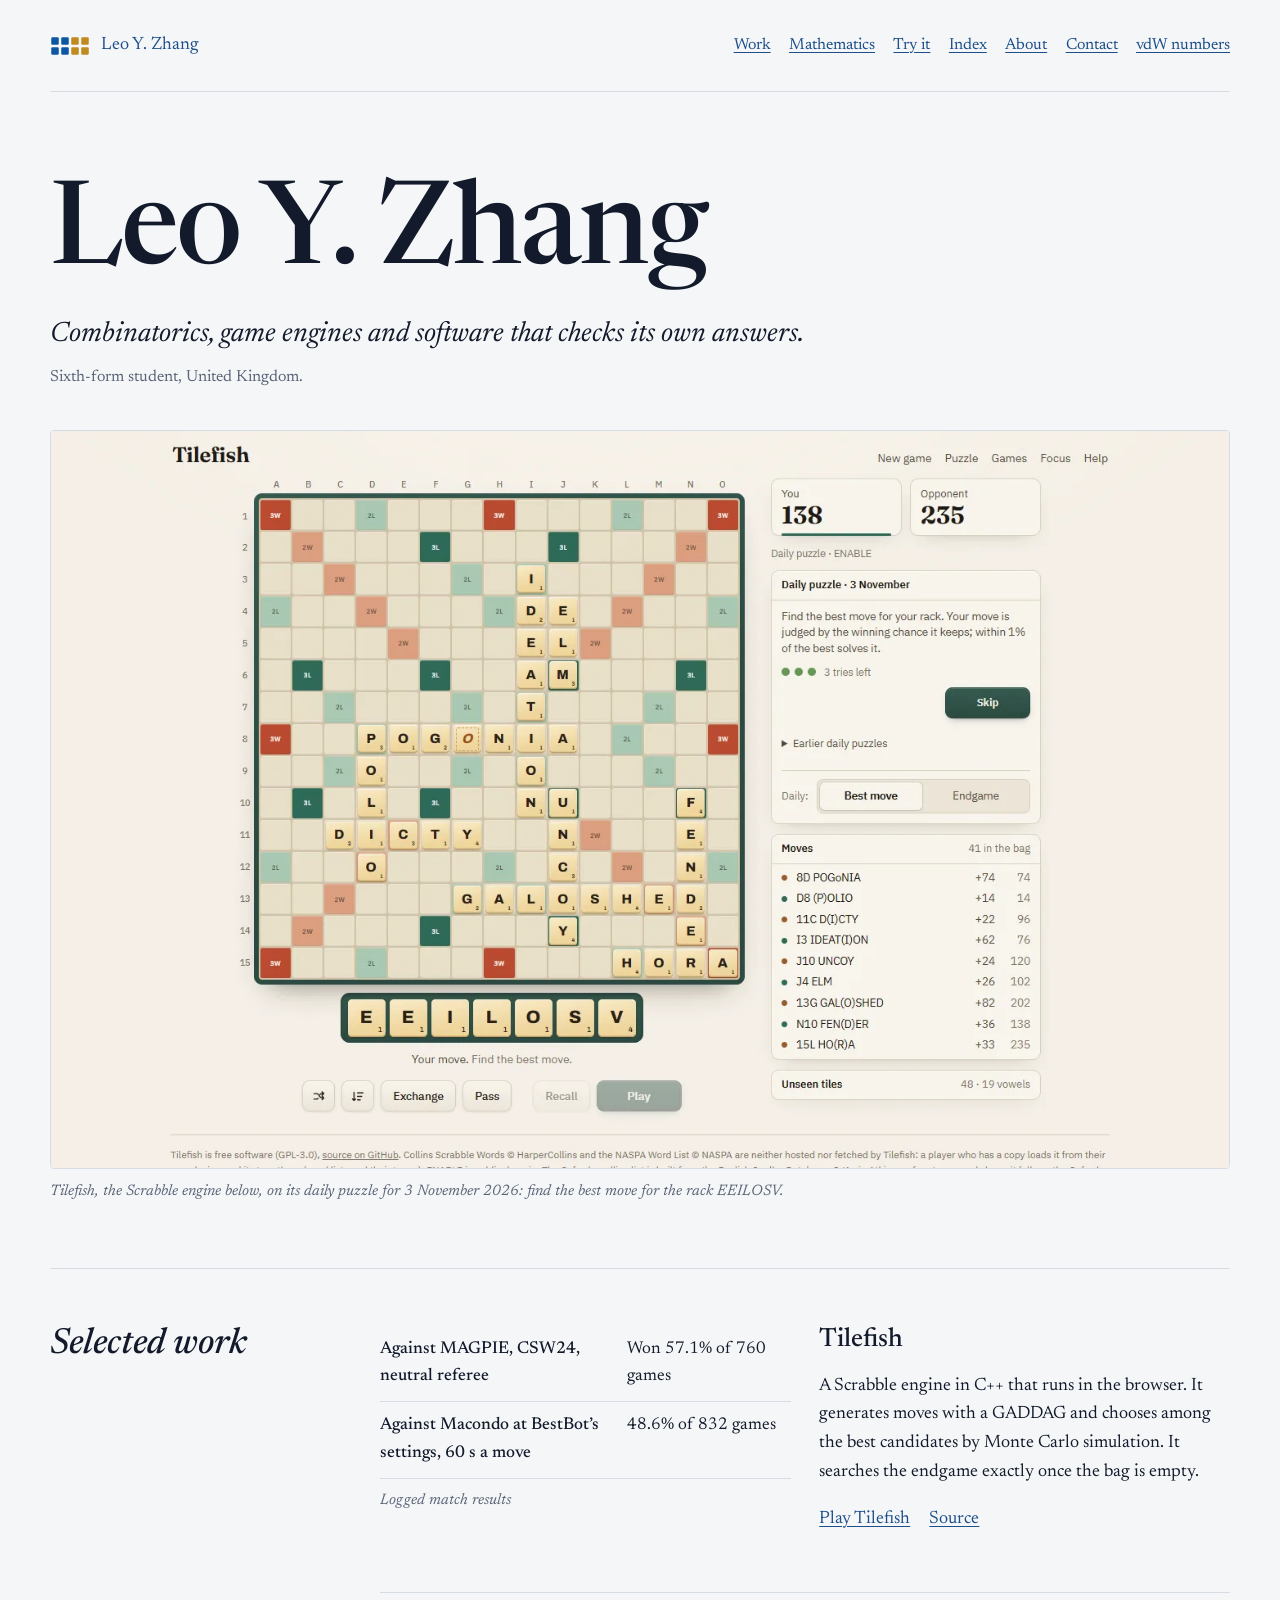
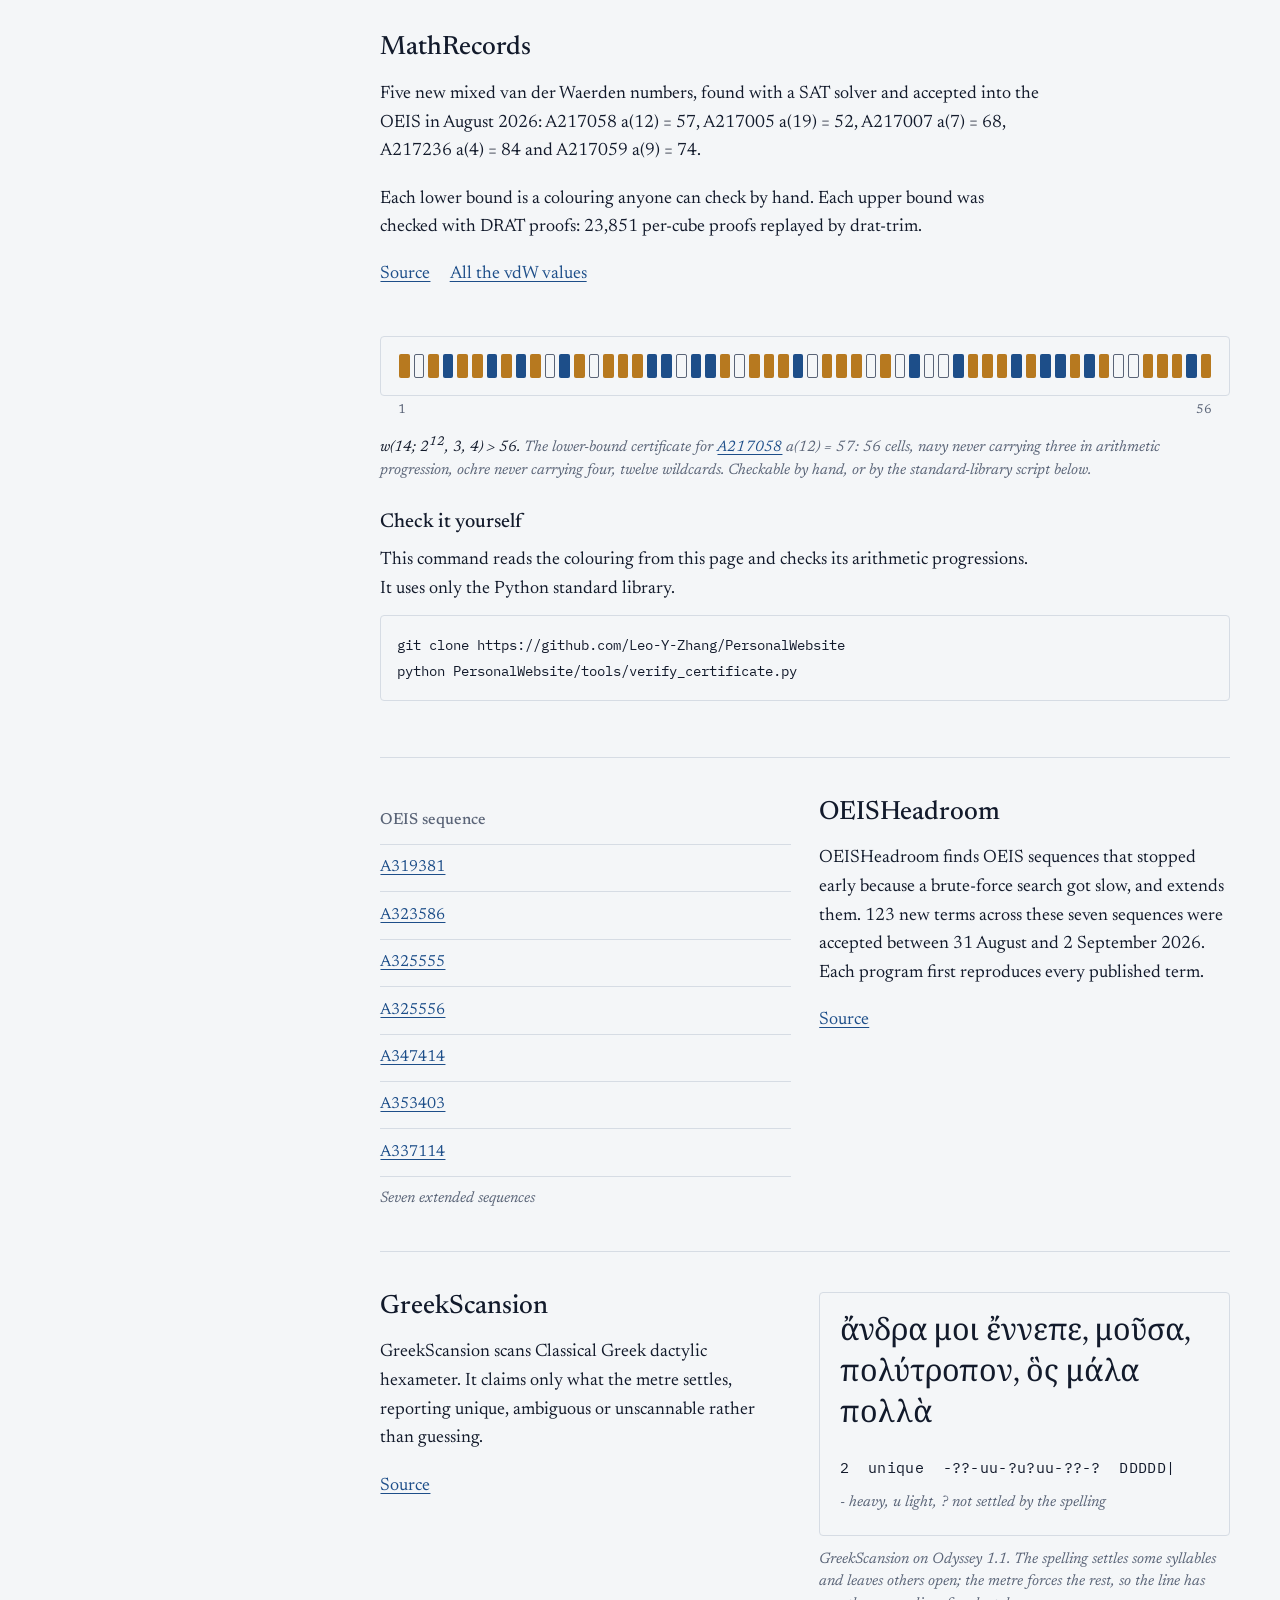
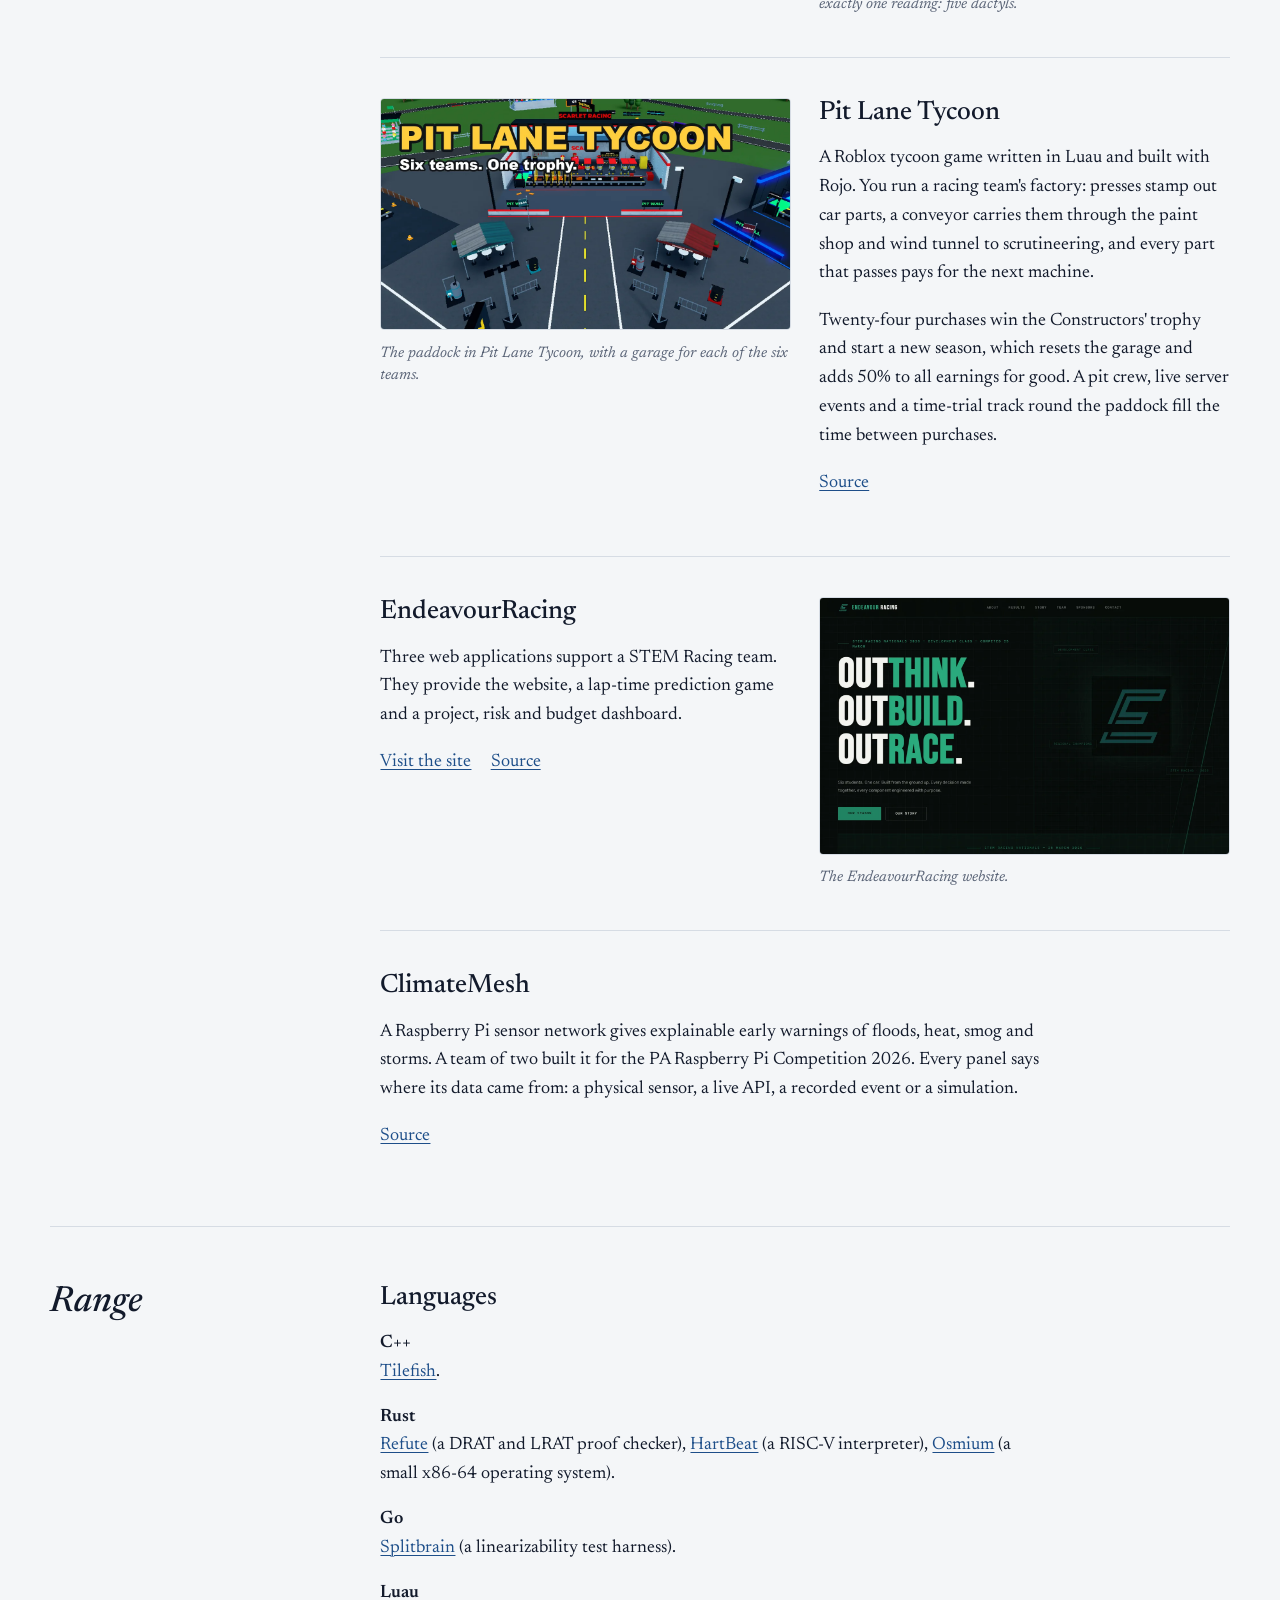
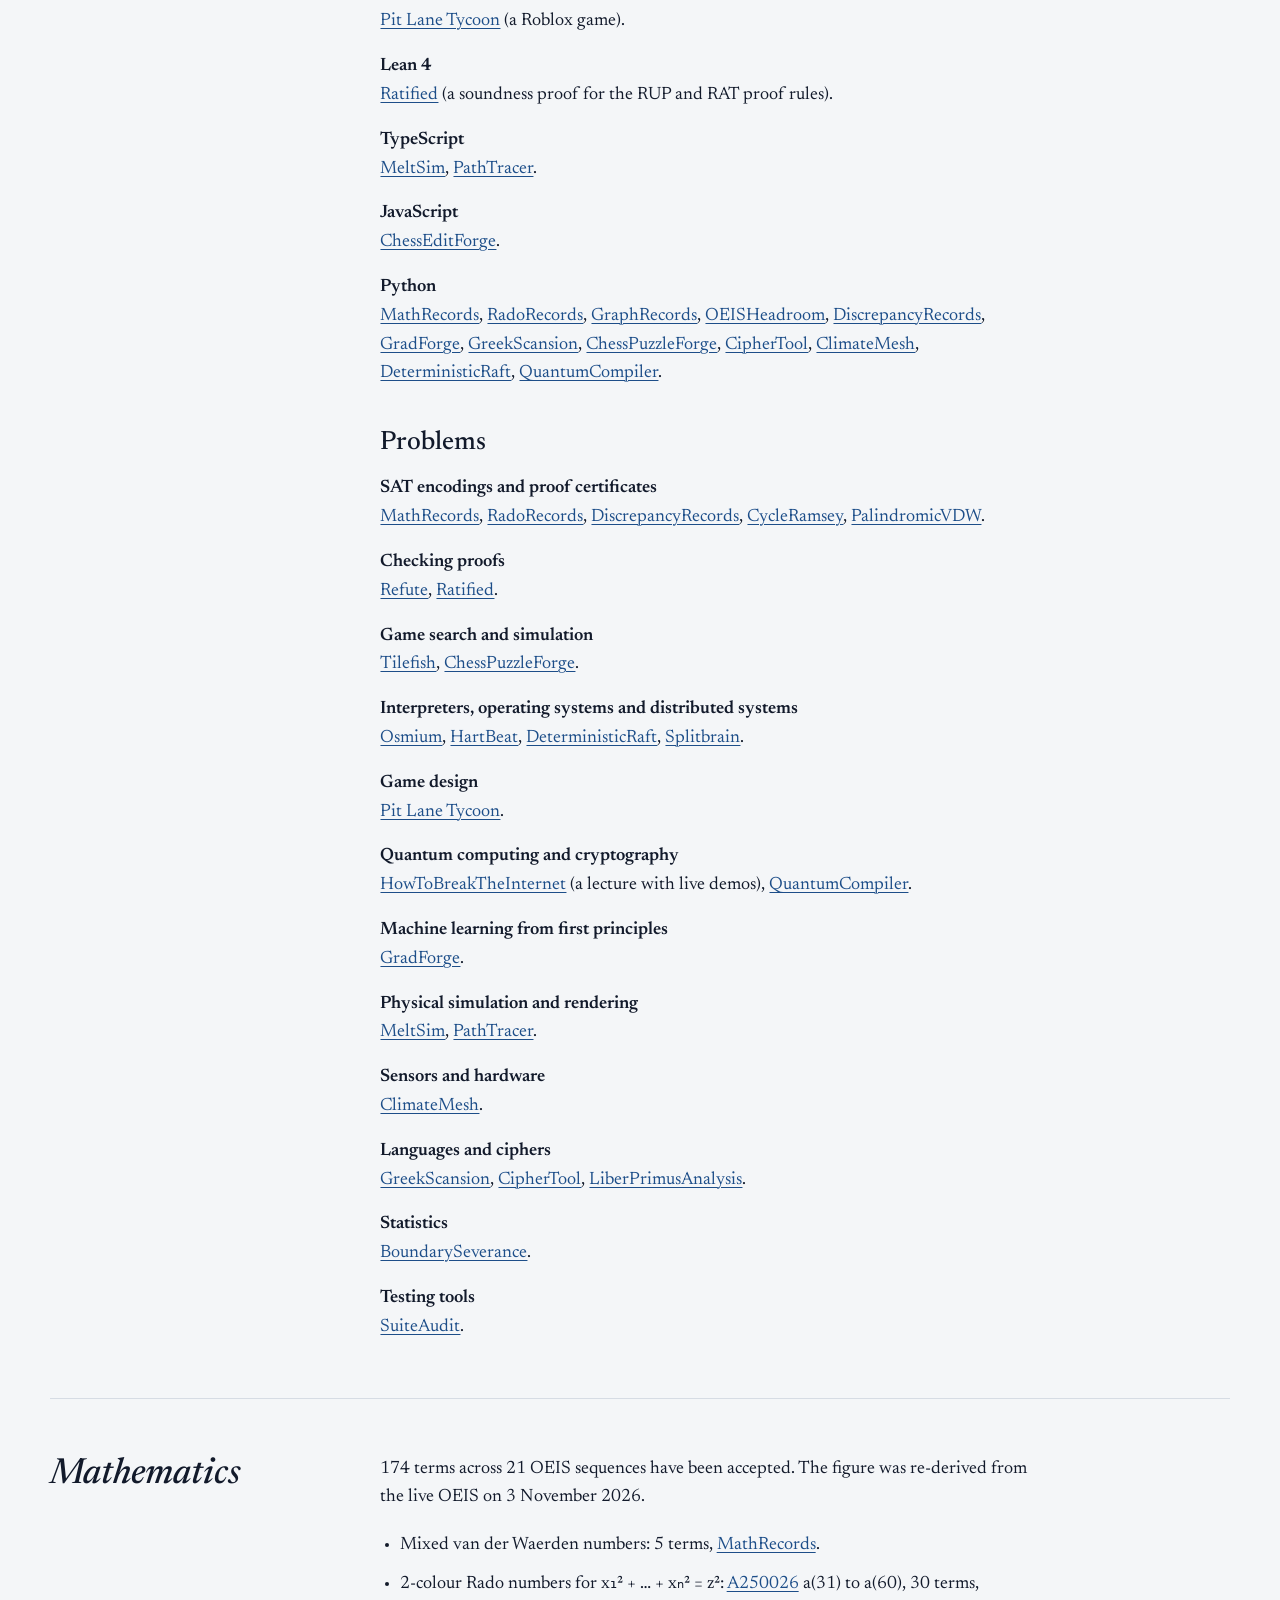
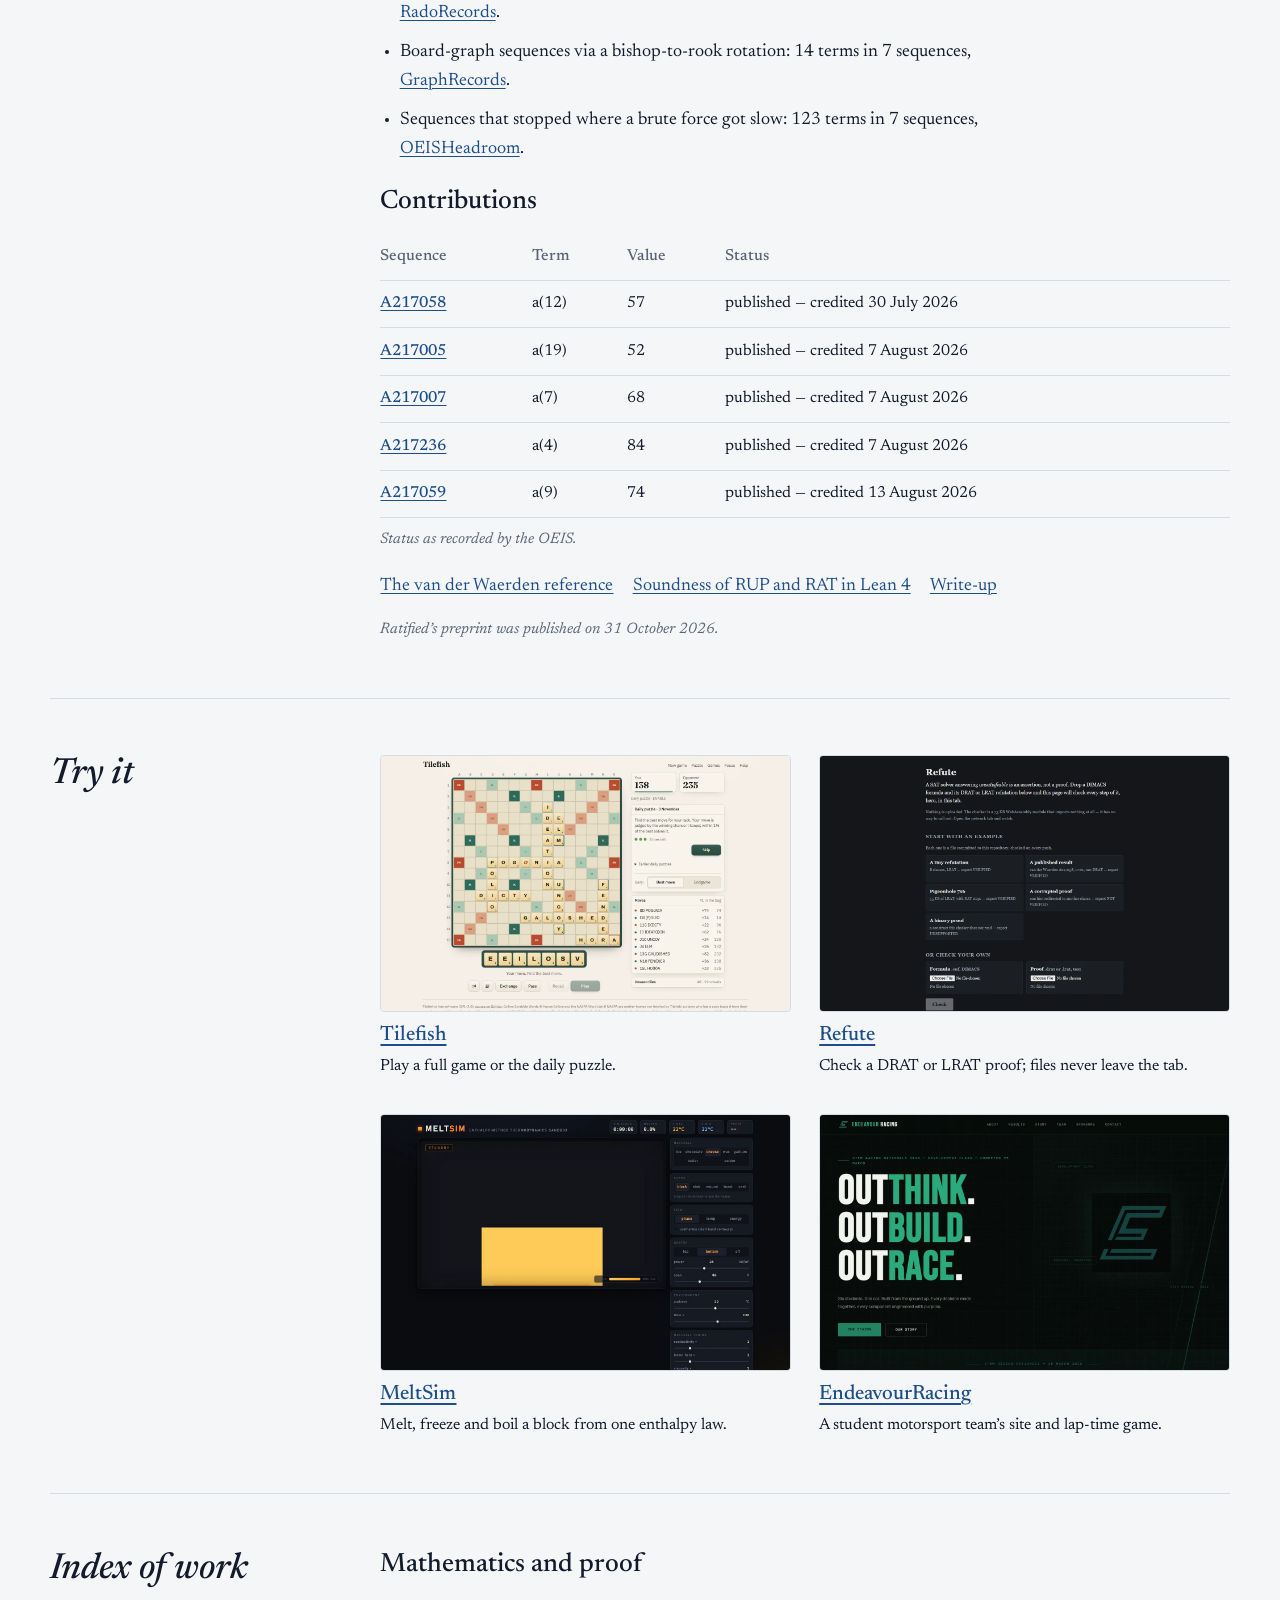
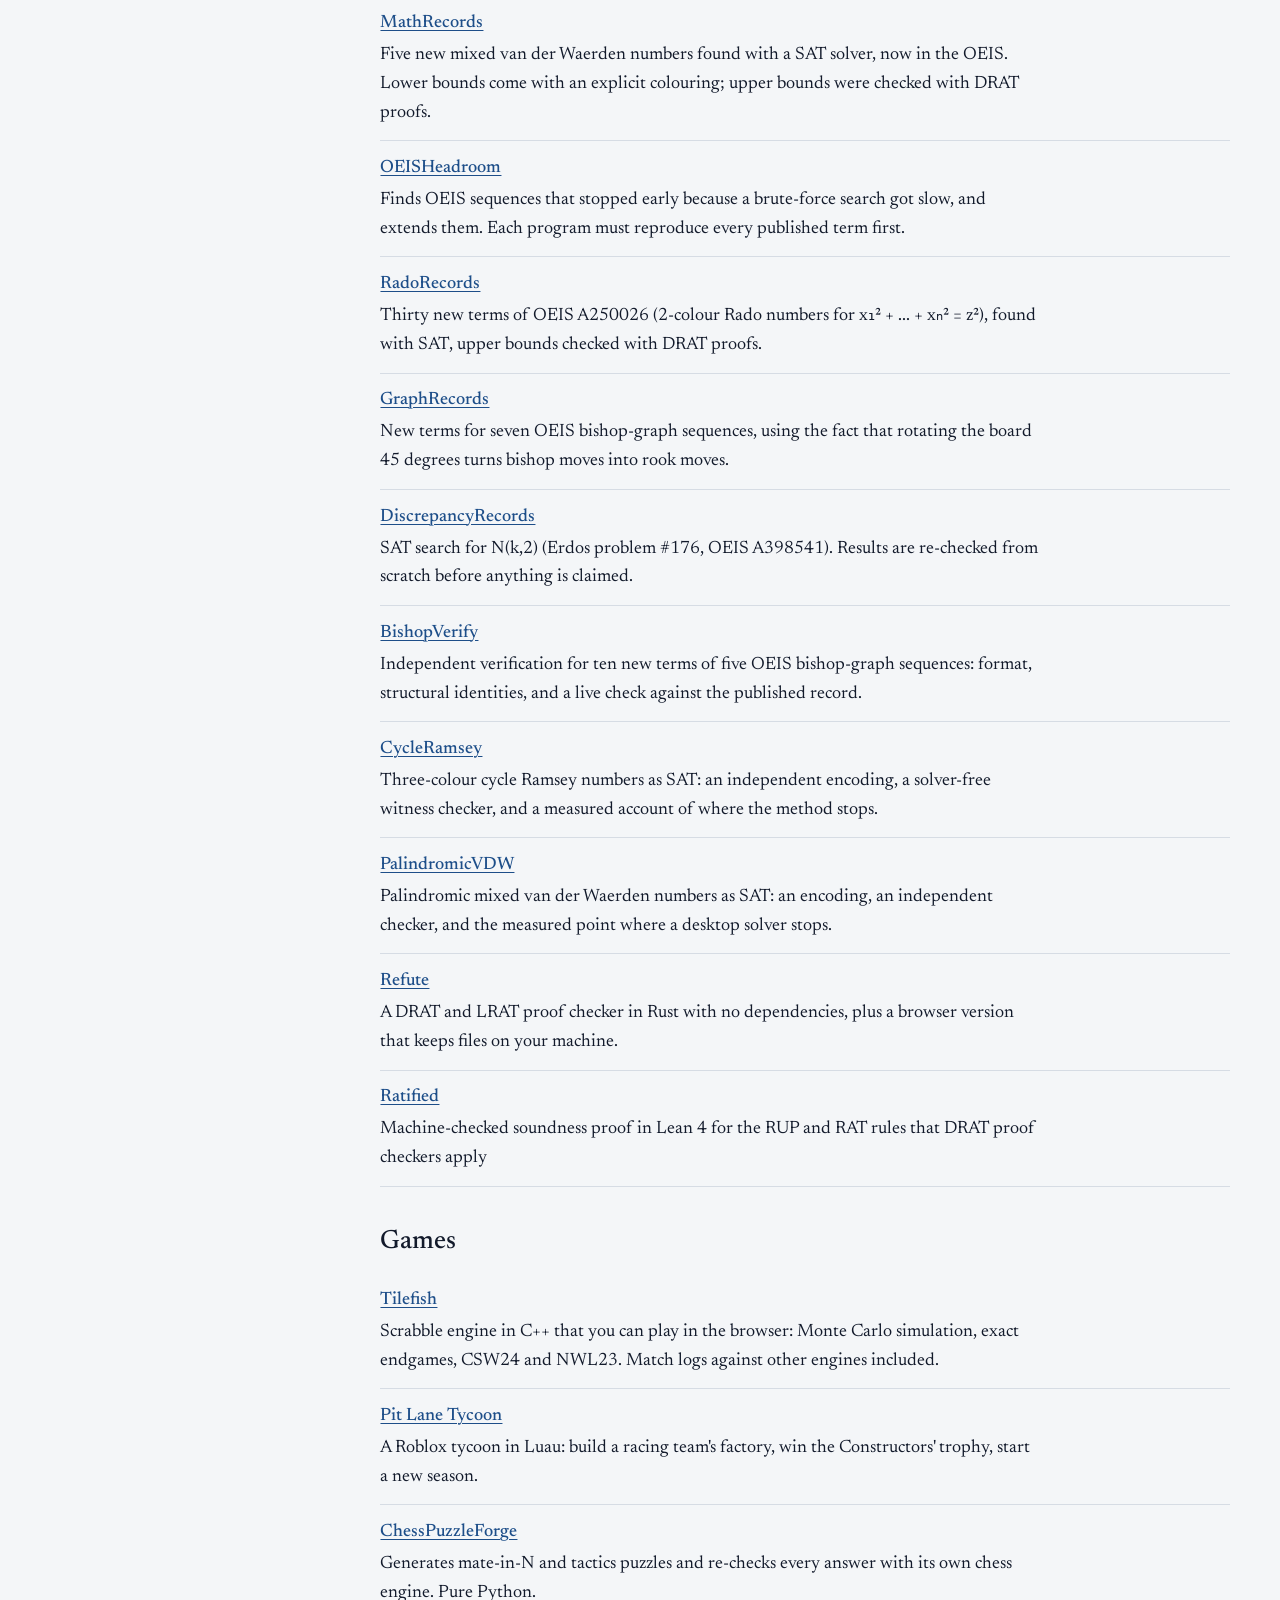
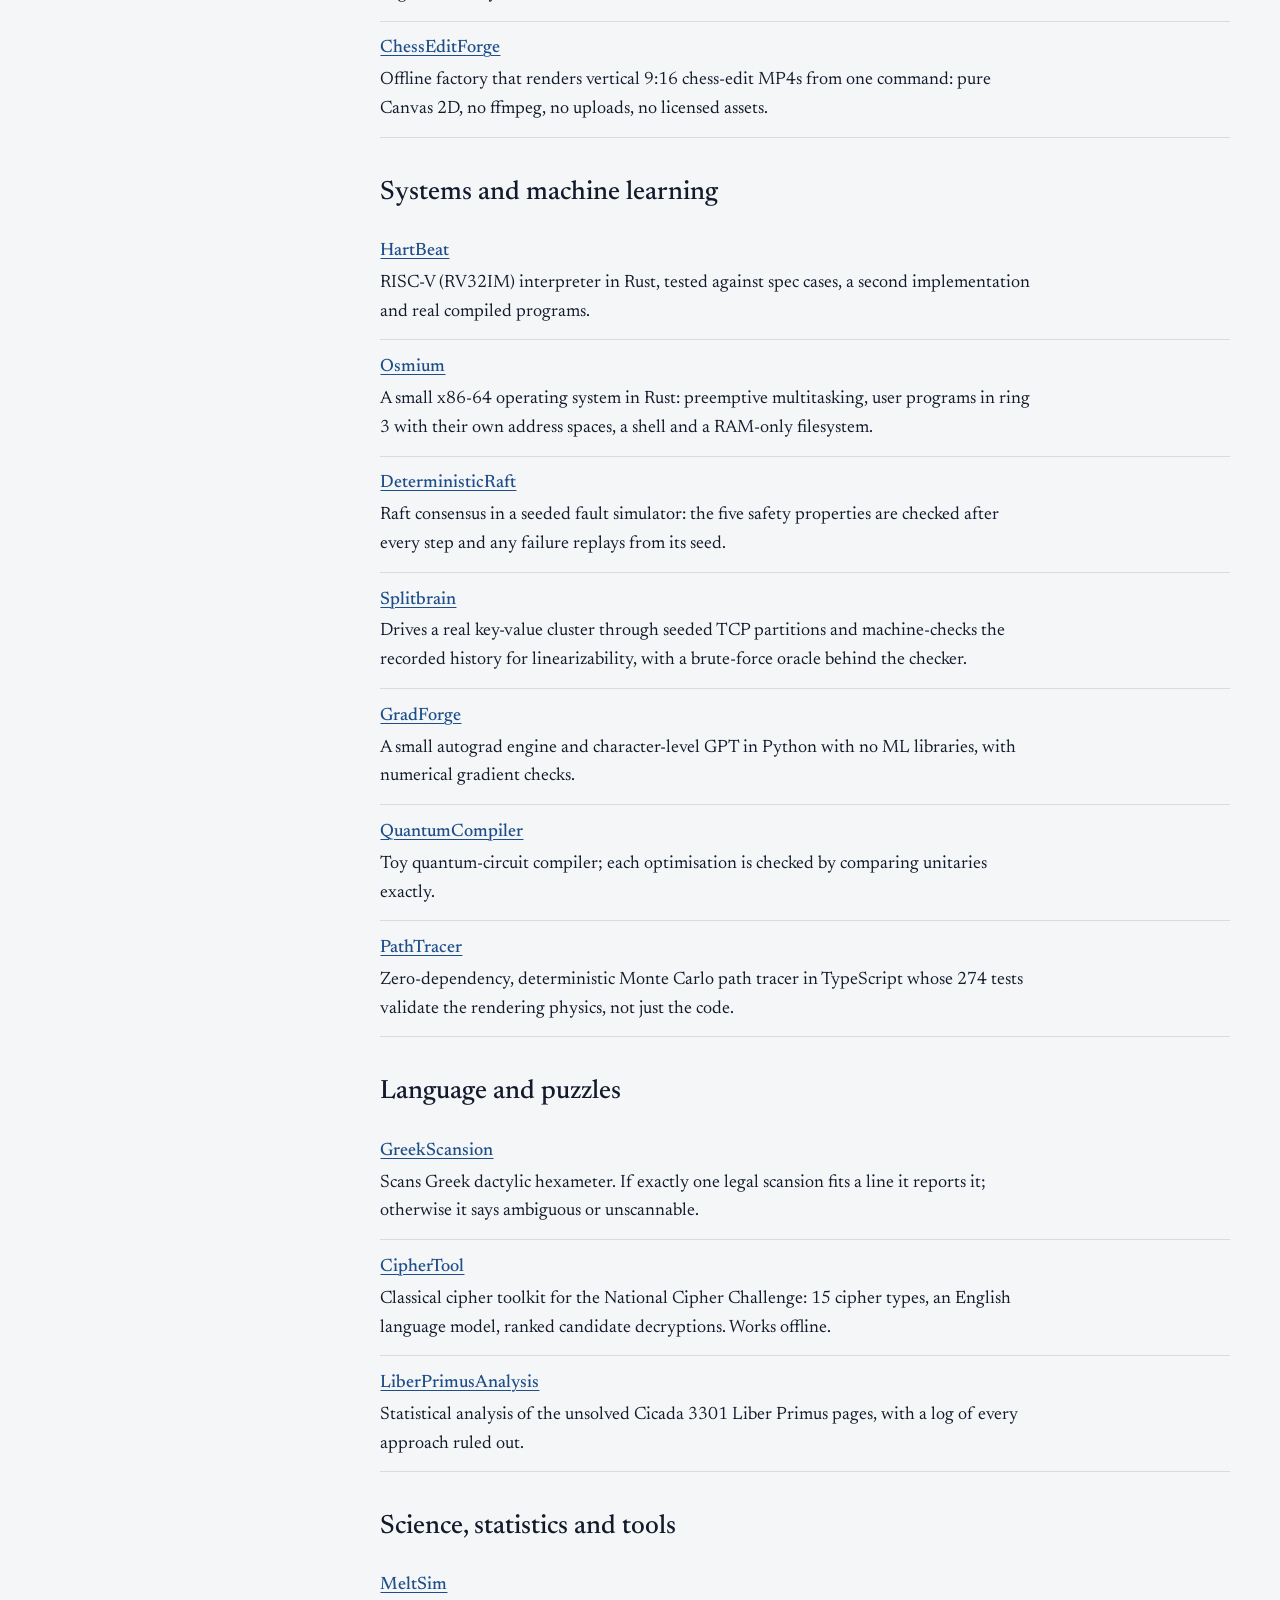
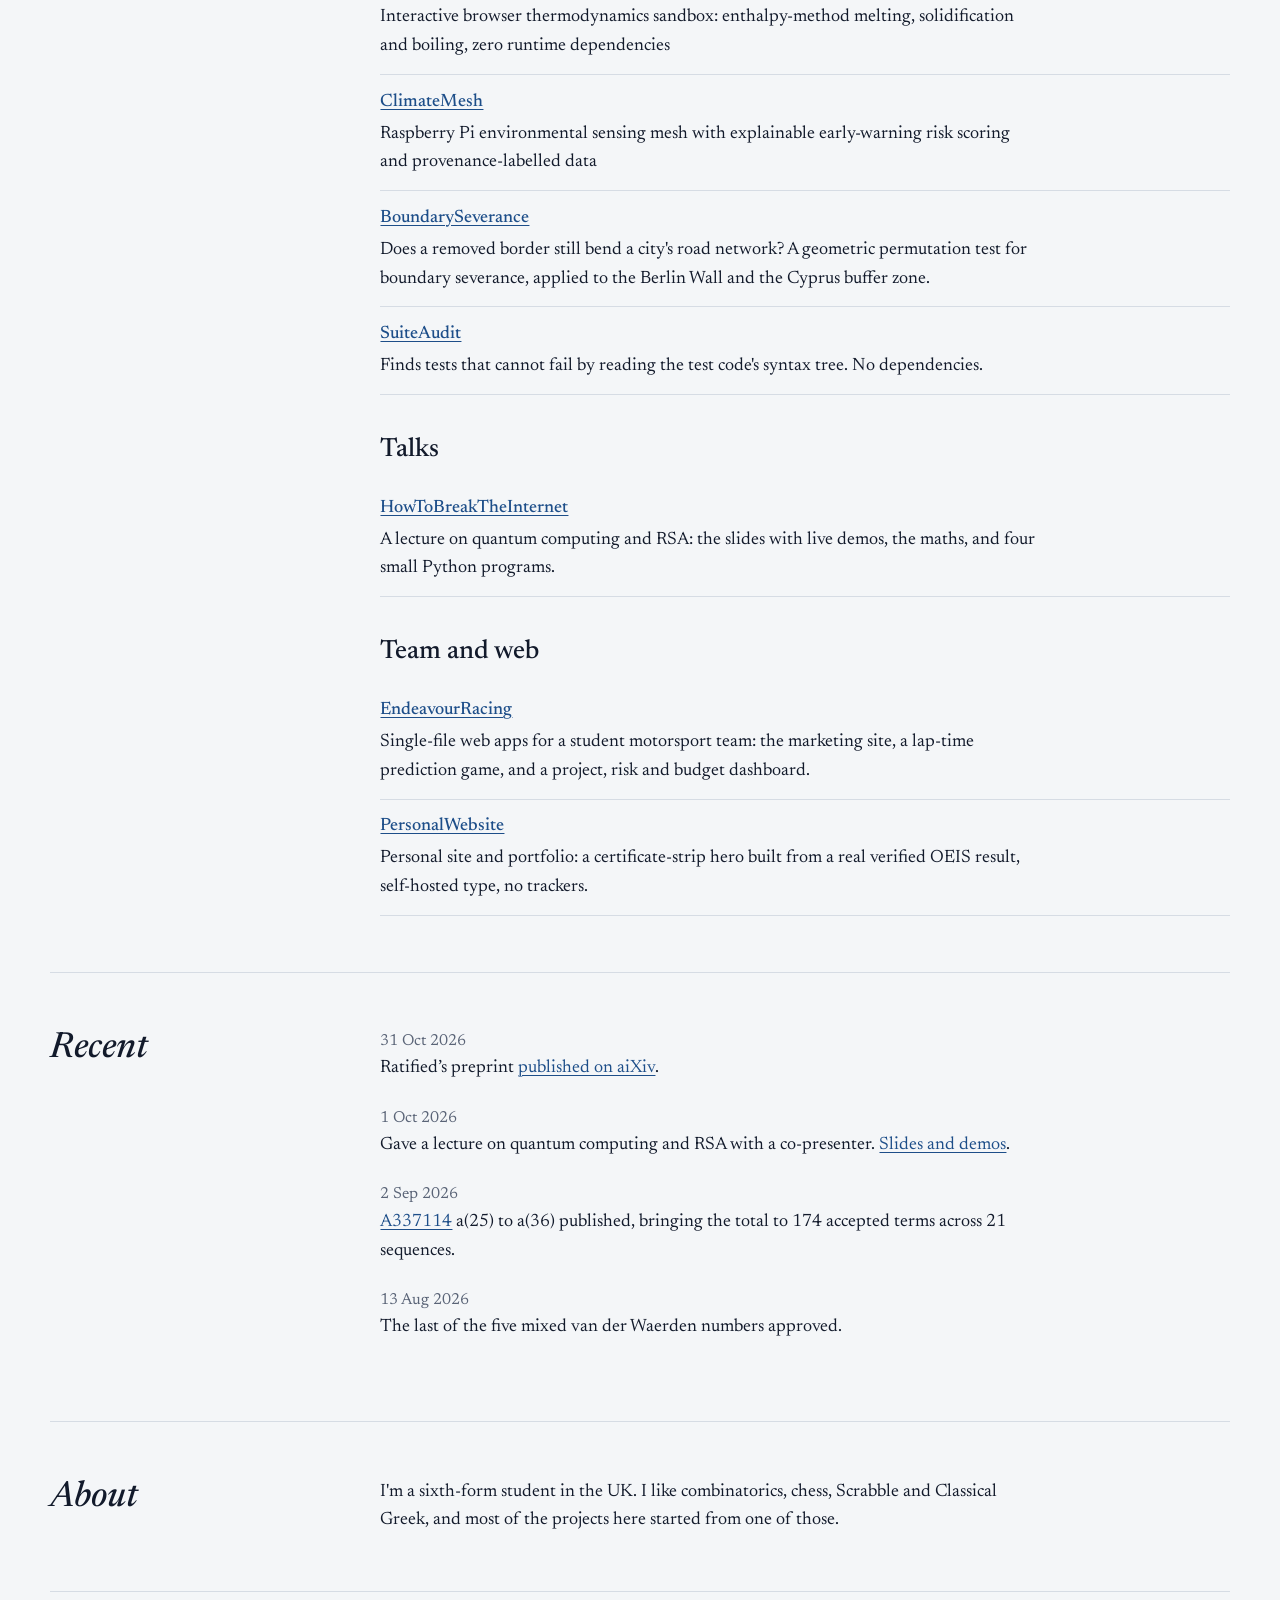
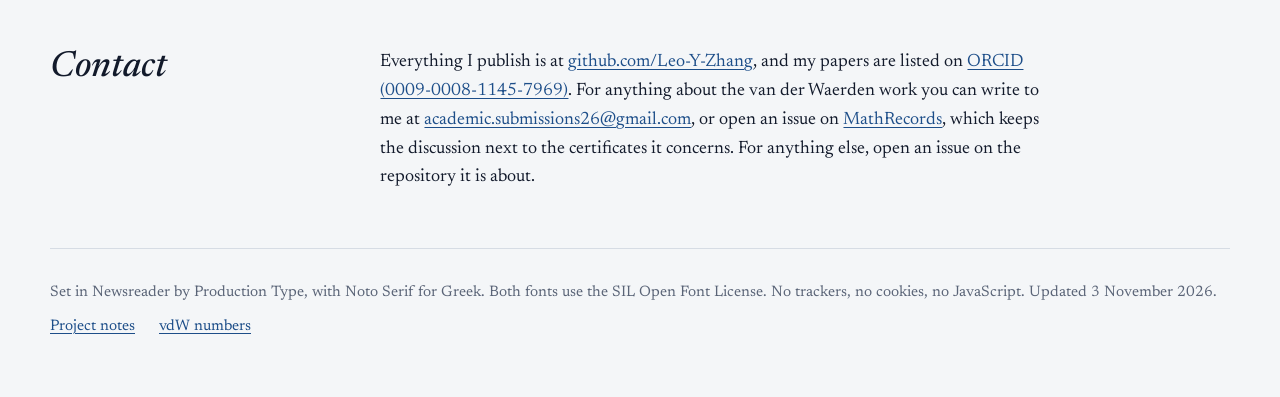
==== index.html @ 6f3e2462 "Put the strongest work first and drop the weaker apps Selected work now runs Tilefish, MathRecords, " ====
<!doctype html>
<html lang="en-GB">
<head>
<meta charset="utf-8">
<meta name="viewport" content="width=device-width, initial-scale=1">
<title>Leo Y. Zhang</title>
<meta name="description" content="Combinatorics, game engines and software that checks its own answers.">
<link rel="canonical" href="https://leo-y-zhang.github.io/PersonalWebsite/">
<meta name="theme-color" content="#F4F6F8" media="(prefers-color-scheme: light)">
<meta name="theme-color" content="#0E1420" media="(prefers-color-scheme: dark)">
<link rel="icon" href="favicon.svg" type="image/svg+xml">
<link rel="apple-touch-icon" href="avatar.png">
<link rel="stylesheet" href="style.css">
<meta property="og:title" content="Leo Y. Zhang">
<meta property="og:description" content="Combinatorics, game engines and software that checks its own answers.">
<meta property="og:type" content="website">
<meta property="og:url" content="https://leo-y-zhang.github.io/PersonalWebsite/">
<meta property="og:image" content="https://leo-y-zhang.github.io/PersonalWebsite/assets/og.png">
<meta property="og:image:width" content="1200">
<meta property="og:image:height" content="630">
<meta property="og:image:alt" content="Leo Y. Zhang: combinatorics, game engines and software">
<meta name="twitter:card" content="summary_large_image">
<meta name="twitter:title" content="Leo Y. Zhang">
<meta name="twitter:description" content="Combinatorics, game engines and software that checks its own answers.">
<meta name="twitter:image" content="https://leo-y-zhang.github.io/PersonalWebsite/assets/og.png">
<script type="application/ld+json">{"@context": "https://schema.org", "@type": "Person", "name": "Leo Y. Zhang", "url": "https://leo-y-zhang.github.io/PersonalWebsite/", "sameAs": ["https://github.com/Leo-Y-Zhang", "https://orcid.org/0009-0008-1145-7969"]}</script>
</head>
<body>
<a class="skip-link" href="#main">Skip to content</a>
<header class="site-header">
  <a class="identity" href="./"><img class="mark" src="favicon.svg" width="40" height="40" alt="Eight-cell colouring mark" decoding="async" loading="lazy"><span>Leo Y. Zhang</span></a>
  <nav aria-label="Main navigation">
    <a href="#work">Work</a> <a href="#mathematics">Mathematics</a> <a href="#try-it">Try it</a> <a href="#index">Index</a> <a href="#about">About</a> <a href="#contact">Contact</a> <a href="vdw.html">vdW numbers</a>
  </nav>
</header>
<main id="main">
<div class="hero">
<h1>Leo Y. Zhang</h1>
<p class="deck">Combinatorics, game engines and software that checks its own answers.</p>
<p class="location">Sixth-form student, United Kingdom.</p>
<figure class="plate hero-plate"><img src="assets/img/tilefish.webp" width="1440" height="900" alt="Tilefish daily Scrabble puzzle with the rack EEILOSV" decoding="async" loading="eager"><figcaption>Tilefish, the Scrabble engine below, on its daily puzzle for 3 November 2026: find the best move for the rack EEILOSV.</figcaption></figure>
</div><section class="catalogue-section" id="work" aria-labelledby="work-h">
<h2 id="work-h">Selected work</h2>
<div class="section-content">
<article class="work-entry" aria-labelledby="tilefish-h"><div class="work-copy"><h3 id="tilefish-h">Tilefish</h3><p>A Scrabble engine in C++ that runs in the browser. It generates moves with a GADDAG and chooses among the best candidates by Monte Carlo simulation. It searches the endgame exactly once the bag is empty.</p><p class="links"><a href="https://leo-y-zhang.github.io/TileFish/">Play Tilefish</a> <a href="https://github.com/Leo-Y-Zhang/TileFish">Source</a></p></div><div class="work-visual"><div class="table-scroll" role="region" aria-label="Tilefish match results" tabindex="0"><table class="results"><caption>Logged match results</caption><tbody>
<tr><th scope="row">Against MAGPIE, CSW24, neutral referee</th><td>Won 57.1% of 760 games</td></tr>
<tr><th scope="row">Against Macondo at BestBot’s settings, 60 s a move</th><td>48.6% of 832 games</td></tr>
</tbody></table></div></div></article>
<article class="work-entry certificate-entry" aria-labelledby="mathrecords-h"><div class="work-copy"><h3 id="mathrecords-h">MathRecords</h3><p>Five new mixed van der Waerden numbers, found with a SAT solver and accepted into the OEIS in August 2026: A217058 a(12) = 57, A217005 a(19) = 52, A217007 a(7) = 68, A217236 a(4) = 84 and A217059 a(9) = 74.</p><p>Each lower bound is a colouring anyone can check by hand. Each upper bound was checked with DRAT proofs: 23,851 per-cube proofs replayed by drat-trim.</p><p class="links"><a href="https://github.com/Leo-Y-Zhang/MathRecords">Source</a> <a href="vdw.html">All the vdW values</a></p></div><div class="work-visual"><figure class="cert">
    <div class="cells" role="img" aria-label="The 56-cell certificate colouring for OEIS A217058: navy cells are class one, ochre cells are class two, hollow cells are wildcards.">
    <i class="c2" style="--i:0" title="position 1: class 2"></i>
    <i class="w" style="--i:1" title="position 2: wildcard"></i>
    <i class="c2" style="--i:2" title="position 3: class 2"></i>
    <i class="c1" style="--i:3" title="position 4: class 1"></i>
    <i class="c2" style="--i:4" title="position 5: class 2"></i>
    <i class="c2" style="--i:5" title="position 6: class 2"></i>
    <i class="c1" style="--i:6" title="position 7: class 1"></i>
    <i class="c2" style="--i:7" title="position 8: class 2"></i>
    <i class="c1" style="--i:8" title="position 9: class 1"></i>
    <i class="c2" style="--i:9" title="position 10: class 2"></i>
    <i class="w" style="--i:10" title="position 11: wildcard"></i>
    <i class="c1" style="--i:11" title="position 12: class 1"></i>
    <i class="c2" style="--i:12" title="position 13: class 2"></i>
    <i class="w" style="--i:13" title="position 14: wildcard"></i>
    <i class="c2" style="--i:14" title="position 15: class 2"></i>
    <i class="c2" style="--i:15" title="position 16: class 2"></i>
    <i class="c2" style="--i:16" title="position 17: class 2"></i>
    <i class="c1" style="--i:17" title="position 18: class 1"></i>
    <i class="c1" style="--i:18" title="position 19: class 1"></i>
    <i class="w" style="--i:19" title="position 20: wildcard"></i>
    <i class="c1" style="--i:20" title="position 21: class 1"></i>
    <i class="c1" style="--i:21" title="position 22: class 1"></i>
    <i class="c2" style="--i:22" title="position 23: class 2"></i>
    <i class="w" style="--i:23" title="position 24: wildcard"></i>
    <i class="c2" style="--i:24" title="position 25: class 2"></i>
    <i class="c2" style="--i:25" title="position 26: class 2"></i>
    <i class="c2" style="--i:26" title="position 27: class 2"></i>
    <i class="c1" style="--i:27" title="position 28: class 1"></i>
    <i class="w" style="--i:28" title="position 29: wildcard"></i>
    <i class="c2" style="--i:29" title="position 30: class 2"></i>
    <i class="c2" style="--i:30" title="position 31: class 2"></i>
    <i class="c2" style="--i:31" title="position 32: class 2"></i>
    <i class="w" style="--i:32" title="position 33: wildcard"></i>
    <i class="c2" style="--i:33" title="position 34: class 2"></i>
    <i class="w" style="--i:34" title="position 35: wildcard"></i>
    <i class="c1" style="--i:35" title="position 36: class 1"></i>
    <i class="w" style="--i:36" title="position 37: wildcard"></i>
    <i class="w" style="--i:37" title="position 38: wildcard"></i>
    <i class="c1" style="--i:38" title="position 39: class 1"></i>
    <i class="c2" style="--i:39" title="position 40: class 2"></i>
    <i class="c2" style="--i:40" title="position 41: class 2"></i>
    <i class="c2" style="--i:41" title="position 42: class 2"></i>
    <i class="c1" style="--i:42" title="position 43: class 1"></i>
    <i class="c2" style="--i:43" title="position 44: class 2"></i>
    <i class="c1" style="--i:44" title="position 45: class 1"></i>
    <i class="c1" style="--i:45" title="position 46: class 1"></i>
    <i class="c2" style="--i:46" title="position 47: class 2"></i>
    <i class="c1" style="--i:47" title="position 48: class 1"></i>
    <i class="c2" style="--i:48" title="position 49: class 2"></i>
    <i class="w" style="--i:49" title="position 50: wildcard"></i>
    <i class="w" style="--i:50" title="position 51: wildcard"></i>
    <i class="c2" style="--i:51" title="position 52: class 2"></i>
    <i class="c2" style="--i:52" title="position 53: class 2"></i>
    <i class="c2" style="--i:53" title="position 54: class 2"></i>
    <i class="c1" style="--i:54" title="position 55: class 1"></i>
    <i class="c2" style="--i:55" title="position 56: class 2"></i>
    </div>
    <div class="cell-labels"><span>1</span><span>56</span></div>
    <figcaption>
      <span class="claim">w(14;&nbsp;2<sup>12</sup>,&nbsp;3,&nbsp;4)&nbsp;&gt;&nbsp;56.</span>
      The lower-bound certificate for <a href="https://oeis.org/A217058">A217058</a>&nbsp;a(12)&nbsp;=&nbsp;57:
      56 cells, <span class="k1">navy</span> never carrying three in arithmetic
      progression, <span class="k2">ochre</span> never carrying four, twelve
      wildcards. Checkable by hand, or by the standard-library script below.
    </figcaption>
  </figure></div><div class="work-check"><h4>Check it yourself</h4><p>This command reads the colouring from this page and checks its arithmetic progressions. It uses only the Python standard library.</p><pre class="run"><code>git clone https://github.com/Leo-Y-Zhang/PersonalWebsite
python PersonalWebsite/tools/verify_certificate.py</code></pre></div></article>
<article class="work-entry" aria-labelledby="oeisheadroom-h"><div class="work-copy"><h3 id="oeisheadroom-h">OEISHeadroom</h3><p>OEISHeadroom finds OEIS sequences that stopped early because a brute-force search got slow, and extends them. 123 new terms across these seven sequences were accepted between 31 August and 2 September 2026. Each program first reproduces every published term.</p><p class="links"><a href="https://github.com/Leo-Y-Zhang/OEISHeadroom">Source</a></p></div><div class="work-visual"><table class="sequence-list"><caption>Seven extended sequences</caption><thead><tr><th scope="col">OEIS sequence</th></tr></thead><tbody><tr><td><a href="https://oeis.org/A319381">A319381</a></td></tr><tr><td><a href="https://oeis.org/A323586">A323586</a></td></tr><tr><td><a href="https://oeis.org/A325555">A325555</a></td></tr><tr><td><a href="https://oeis.org/A325556">A325556</a></td></tr><tr><td><a href="https://oeis.org/A347414">A347414</a></td></tr><tr><td><a href="https://oeis.org/A353403">A353403</a></td></tr><tr><td><a href="https://oeis.org/A337114">A337114</a></td></tr></tbody></table></div></article>
<article class="work-entry" aria-labelledby="greekscansion-h"><div class="work-copy"><h3 id="greekscansion-h">GreekScansion</h3><p>GreekScansion scans Classical Greek dactylic hexameter. It claims only what the metre settles, reporting unique, ambiguous or unscannable rather than guessing.</p><p class="links"><a href="https://github.com/Leo-Y-Zhang/GreekScansion">Source</a></p></div><div class="work-visual"><figure class="plate"><div class="type-plate"><p lang="grc">ἄνδρα μοι ἔννεπε, μοῦσα, πολύτροπον, ὃς μάλα πολλὰ</p><pre><samp>2  unique  -??-uu-?u?uu-??-?  DDDDD|</samp></pre><p class="caption">- heavy, u light, ? not settled by the spelling</p></div><figcaption>GreekScansion on Odyssey 1.1. The spelling settles some syllables and leaves others open; the metre forces the rest, so the line has exactly one reading: five dactyls.</figcaption></figure></div></article>
<article class="work-entry" aria-labelledby="pitlanetycoon-h"><div class="work-copy"><h3 id="pitlanetycoon-h">Pit Lane Tycoon</h3><p>A Roblox tycoon game written in Luau and built with Rojo. You run a racing team's factory: presses stamp out car parts, a conveyor carries them through the paint shop and wind tunnel to scrutineering, and every part that passes pays for the next machine.</p><p>Twenty-four purchases win the Constructors' trophy and start a new season, which resets the garage and adds 50% to all earnings for good. A pit crew, live server events and a time-trial track round the paddock fill the time between purchases.</p><p class="links"><a href="https://github.com/Leo-Y-Zhang/PitLaneTycoon">Source</a></p></div><div class="work-visual"><figure class="plate"><img src="assets/img/pitlanetycoon.webp" width="1280" height="720" alt="Pit Lane Tycoon paddock with team garages and a pit wall" decoding="async" loading="lazy"><figcaption>The paddock in Pit Lane Tycoon, with a garage for each of the six teams.</figcaption></figure></div></article>
<article class="work-entry" aria-labelledby="endeavourracing-h"><div class="work-copy"><h3 id="endeavourracing-h">EndeavourRacing</h3><p>Three web applications support a STEM Racing team. They provide the website, a lap-time prediction game and a project, risk and budget dashboard.</p><p class="links"><a href="https://leo-y-zhang.github.io/EndeavourRacing/website/">Visit the site</a> <a href="https://github.com/Leo-Y-Zhang/EndeavourRacing">Source</a></p></div><div class="work-visual"><figure class="plate"><img src="assets/img/endeavour.webp" width="1440" height="900" alt="EndeavourRacing team website" decoding="async" loading="lazy"><figcaption>The EndeavourRacing website.</figcaption></figure></div></article>
<article class="work-entry text-only" aria-labelledby="climatemesh-h"><div class="work-copy"><h3 id="climatemesh-h">ClimateMesh</h3><p>A Raspberry Pi sensor network gives explainable early warnings of floods, heat, smog and storms. A team of two built it for the PA Raspberry Pi Competition 2026. Every panel says where its data came from: a physical sensor, a live API, a recorded event or a simulation.</p><p class="links"><a href="https://github.com/Leo-Y-Zhang/ClimateMesh">Source</a></p></div></article>
</div>
</section>
<section class="catalogue-section" id="range" aria-labelledby="range-h">
<h2 id="range-h">Range</h2>
<div class="section-content">
<h3>Languages</h3><dl class="range-list"><dt>C++</dt><dd><a href="https://github.com/Leo-Y-Zhang/TileFish">Tilefish</a>.</dd>
<dt>Rust</dt><dd><a href="https://github.com/Leo-Y-Zhang/Refute">Refute</a> (a DRAT and LRAT proof checker), <a href="https://github.com/Leo-Y-Zhang/HartBeat">HartBeat</a> (a RISC-V interpreter), <a href="https://github.com/Leo-Y-Zhang/Osmium">Osmium</a> (a small x86-64 operating system).</dd>
<dt>Go</dt><dd><a href="https://github.com/Leo-Y-Zhang/Splitbrain">Splitbrain</a> (a linearizability test harness).</dd>
<dt>Luau</dt><dd><a href="https://github.com/Leo-Y-Zhang/PitLaneTycoon">Pit Lane Tycoon</a> (a Roblox game).</dd>
<dt>Lean 4</dt><dd><a href="https://github.com/Leo-Y-Zhang/Ratified">Ratified</a> (a soundness proof for the RUP and RAT proof rules).</dd>
<dt>TypeScript</dt><dd><a href="https://github.com/Leo-Y-Zhang/MeltSim">MeltSim</a>, <a href="https://github.com/Leo-Y-Zhang/PathTracer">PathTracer</a>.</dd>
<dt>JavaScript</dt><dd><a href="https://github.com/Leo-Y-Zhang/ChessEditForge">ChessEditForge</a>.</dd>
<dt>Python</dt><dd><a href="https://github.com/Leo-Y-Zhang/MathRecords">MathRecords</a>, <a href="https://github.com/Leo-Y-Zhang/RadoRecords">RadoRecords</a>, <a href="https://github.com/Leo-Y-Zhang/GraphRecords">GraphRecords</a>, <a href="https://github.com/Leo-Y-Zhang/OEISHeadroom">OEISHeadroom</a>, <a href="https://github.com/Leo-Y-Zhang/DiscrepancyRecords">DiscrepancyRecords</a>, <a href="https://github.com/Leo-Y-Zhang/GradForge">GradForge</a>, <a href="https://github.com/Leo-Y-Zhang/GreekScansion">GreekScansion</a>, <a href="https://github.com/Leo-Y-Zhang/ChessPuzzleForge">ChessPuzzleForge</a>, <a href="https://github.com/Leo-Y-Zhang/CipherTool">CipherTool</a>, <a href="https://github.com/Leo-Y-Zhang/ClimateMesh">ClimateMesh</a>, <a href="https://github.com/Leo-Y-Zhang/DeterministicRaft">DeterministicRaft</a>, <a href="https://github.com/Leo-Y-Zhang/QuantumCompiler">QuantumCompiler</a>.</dd></dl><h3>Problems</h3><dl class="range-list"><dt>SAT encodings and proof certificates</dt><dd><a href="https://github.com/Leo-Y-Zhang/MathRecords">MathRecords</a>, <a href="https://github.com/Leo-Y-Zhang/RadoRecords">RadoRecords</a>, <a href="https://github.com/Leo-Y-Zhang/DiscrepancyRecords">DiscrepancyRecords</a>, <a href="https://github.com/Leo-Y-Zhang/CycleRamsey">CycleRamsey</a>, <a href="https://github.com/Leo-Y-Zhang/PalindromicVDW">PalindromicVDW</a>.</dd>
<dt>Checking proofs</dt><dd><a href="https://github.com/Leo-Y-Zhang/Refute">Refute</a>, <a href="https://github.com/Leo-Y-Zhang/Ratified">Ratified</a>.</dd>
<dt>Game search and simulation</dt><dd><a href="https://github.com/Leo-Y-Zhang/TileFish">Tilefish</a>, <a href="https://github.com/Leo-Y-Zhang/ChessPuzzleForge">ChessPuzzleForge</a>.</dd>
<dt>Interpreters, operating systems and distributed systems</dt><dd><a href="https://github.com/Leo-Y-Zhang/Osmium">Osmium</a>, <a href="https://github.com/Leo-Y-Zhang/HartBeat">HartBeat</a>, <a href="https://github.com/Leo-Y-Zhang/DeterministicRaft">DeterministicRaft</a>, <a href="https://github.com/Leo-Y-Zhang/Splitbrain">Splitbrain</a>.</dd>
<dt>Game design</dt><dd><a href="https://github.com/Leo-Y-Zhang/PitLaneTycoon">Pit Lane Tycoon</a>.</dd>
<dt>Quantum computing and cryptography</dt><dd><a href="https://github.com/Leo-Y-Zhang/HowToBreakTheInternet">HowToBreakTheInternet</a> (a lecture with live demos), <a href="https://github.com/Leo-Y-Zhang/QuantumCompiler">QuantumCompiler</a>.</dd>
<dt>Machine learning from first principles</dt><dd><a href="https://github.com/Leo-Y-Zhang/GradForge">GradForge</a>.</dd>
<dt>Physical simulation and rendering</dt><dd><a href="https://github.com/Leo-Y-Zhang/MeltSim">MeltSim</a>, <a href="https://github.com/Leo-Y-Zhang/PathTracer">PathTracer</a>.</dd>
<dt>Sensors and hardware</dt><dd><a href="https://github.com/Leo-Y-Zhang/ClimateMesh">ClimateMesh</a>.</dd>
<dt>Languages and ciphers</dt><dd><a href="https://github.com/Leo-Y-Zhang/GreekScansion">GreekScansion</a>, <a href="https://github.com/Leo-Y-Zhang/CipherTool">CipherTool</a>, <a href="https://github.com/Leo-Y-Zhang/LiberPrimusAnalysis">LiberPrimusAnalysis</a>.</dd>
<dt>Statistics</dt><dd><a href="https://github.com/Leo-Y-Zhang/BoundarySeverance">BoundarySeverance</a>.</dd>
<dt>Testing tools</dt><dd><a href="https://github.com/Leo-Y-Zhang/SuiteAudit">SuiteAudit</a>.</dd></dl>
</div>
</section>
<section class="catalogue-section" id="mathematics" aria-labelledby="mathematics-h">
<h2 id="mathematics-h">Mathematics</h2>
<div class="section-content">
<p>174 terms across 21 OEIS sequences have been accepted. The figure was re-derived from the live OEIS on 3 November 2026.</p>
<ul class="math-lines">
<li>Mixed van der Waerden numbers: 5 terms, <a href="https://github.com/Leo-Y-Zhang/MathRecords">MathRecords</a>.</li>
<li>2-colour Rado numbers for x₁² + … + xₙ² = z²: <a href="https://oeis.org/A250026">A250026</a> a(31) to a(60), 30 terms, <a href="https://github.com/Leo-Y-Zhang/RadoRecords">RadoRecords</a>.</li>
<li>Board-graph sequences via a bishop-to-rook rotation: 14 terms in 7 sequences, <a href="https://github.com/Leo-Y-Zhang/GraphRecords">GraphRecords</a>.</li>
<li>Sequences that stopped where a brute force got slow: 123 terms in 7 sequences, <a href="https://github.com/Leo-Y-Zhang/OEISHeadroom">OEISHeadroom</a>.</li>
</ul>
<h3>Contributions</h3><div class="table-scroll" role="region" aria-label="Contributions to the OEIS" tabindex="0"><table class="seqs">
    <caption>Status as recorded by the OEIS.</caption>
    <thead>
      <tr><th scope="col">Sequence</th><th scope="col">Term</th><th scope="col">Value</th><th scope="col">Status</th></tr>
    </thead>
    <tbody>
      <tr>
        <th scope="row"><a href="https://oeis.org/A217058">A217058</a></th>
        <td class="m">a(12)</td><td class="m">57</td>
        <td><span class="ok">published</span> &mdash; credited 30 July 2026</td>
      </tr>
      <tr>
        <th scope="row"><a href="https://oeis.org/A217005">A217005</a></th>
        <td class="m">a(19)</td><td class="m">52</td>
        <td><span class="ok">published</span> &mdash; credited 7 August 2026</td>
      </tr>
      <tr>
        <th scope="row"><a href="https://oeis.org/A217007">A217007</a></th>
        <td class="m">a(7)</td><td class="m">68</td>
        <td><span class="ok">published</span> &mdash; credited 7 August 2026</td>
      </tr>
      <tr>
        <th scope="row"><a href="https://oeis.org/A217236">A217236</a></th>
        <td class="m">a(4)</td><td class="m">84</td>
        <td><span class="ok">published</span> &mdash; credited 7 August 2026</td>
      </tr>
      <tr>
        <th scope="row"><a href="https://oeis.org/A217059">A217059</a></th>
        <td class="m">a(9)</td><td class="m">74</td>
        <td><span class="ok">published</span> &mdash; credited 13 August 2026</td>
      </tr>
    </tbody>
  </table></div>
<p class="links"><a href="vdw.html">The van der Waerden reference</a> <a href="https://aixiv.online/abs/2610.03288">Soundness of RUP and RAT in Lean 4</a> <a href="https://github.com/Leo-Y-Zhang/MathRecords/tree/main/paper">Write-up</a></p>
<p class="caption">Ratified’s preprint was published on 31 October 2026.</p>
</div>
</section>
<section class="catalogue-section" id="try-it" aria-labelledby="try-it-h">
<h2 id="try-it-h">Try it</h2>
<div class="section-content">
<div class="demo-grid"><a class="demo" href="https://leo-y-zhang.github.io/TileFish/"><img src="assets/img/tilefish.webp" width="1440" height="900" alt="Tilefish Scrabble board and rack" decoding="async" loading="lazy"><h3>Tilefish</h3><p>Play a full game or the daily puzzle.</p></a>
<a class="demo" href="https://leo-y-zhang.github.io/Refute/"><img src="assets/img/refute.webp" width="1440" height="900" alt="Refute browser proof checker" decoding="async" loading="lazy"><h3>Refute</h3><p>Check a DRAT or LRAT proof; files never leave the tab.</p></a>
<a class="demo" href="https://leo-y-zhang.github.io/MeltSim/"><img src="assets/img/meltsim.webp" width="1440" height="900" alt="MeltSim thermodynamics simulation" decoding="async" loading="lazy"><h3>MeltSim</h3><p>Melt, freeze and boil a block from one enthalpy law.</p></a>
<a class="demo" href="https://leo-y-zhang.github.io/EndeavourRacing/website/"><img src="assets/img/endeavour.webp" width="1440" height="900" alt="EndeavourRacing team website" decoding="async" loading="lazy"><h3>EndeavourRacing</h3><p>A student motorsport team’s site and lap-time game.</p></a>
</div>
</div>
</section>
<section class="catalogue-section" id="index" aria-labelledby="index-h">
<h2 id="index-h">Index of work</h2>
<div class="section-content">
<div class="index-group"><h3>Mathematics and proof</h3><dl class="repo-index">
<div><dt><a href="https://github.com/Leo-Y-Zhang/MathRecords">MathRecords</a></dt><dd>Five new mixed van der Waerden numbers found with a SAT solver, now in the OEIS. Lower bounds come with an explicit colouring; upper bounds were checked with DRAT proofs.</dd></div>
<div><dt><a href="https://github.com/Leo-Y-Zhang/OEISHeadroom">OEISHeadroom</a></dt><dd>Finds OEIS sequences that stopped early because a brute-force search got slow, and extends them. Each program must reproduce every published term first.</dd></div>
<div><dt><a href="https://github.com/Leo-Y-Zhang/RadoRecords">RadoRecords</a></dt><dd>Thirty new terms of OEIS A250026 (2-colour Rado numbers for x₁² + ... + xₙ² = z²), found with SAT, upper bounds checked with DRAT proofs.</dd></div>
<div><dt><a href="https://github.com/Leo-Y-Zhang/GraphRecords">GraphRecords</a></dt><dd>New terms for seven OEIS bishop-graph sequences, using the fact that rotating the board 45 degrees turns bishop moves into rook moves.</dd></div>
<div><dt><a href="https://github.com/Leo-Y-Zhang/DiscrepancyRecords">DiscrepancyRecords</a></dt><dd>SAT search for N(k,2) (Erdos problem #176, OEIS A398541). Results are re-checked from scratch before anything is claimed.</dd></div>
<div><dt><a href="https://github.com/Leo-Y-Zhang/BishopVerify">BishopVerify</a></dt><dd>Independent verification for ten new terms of five OEIS bishop-graph sequences: format, structural identities, and a live check against the published record.</dd></div>
<div><dt><a href="https://github.com/Leo-Y-Zhang/CycleRamsey">CycleRamsey</a></dt><dd>Three-colour cycle Ramsey numbers as SAT: an independent encoding, a solver-free witness checker, and a measured account of where the method stops.</dd></div>
<div><dt><a href="https://github.com/Leo-Y-Zhang/PalindromicVDW">PalindromicVDW</a></dt><dd>Palindromic mixed van der Waerden numbers as SAT: an encoding, an independent checker, and the measured point where a desktop solver stops.</dd></div>
<div><dt><a href="https://github.com/Leo-Y-Zhang/Refute">Refute</a></dt><dd>A DRAT and LRAT proof checker in Rust with no dependencies, plus a browser version that keeps files on your machine.</dd></div>
<div><dt><a href="https://github.com/Leo-Y-Zhang/Ratified">Ratified</a></dt><dd>Machine-checked soundness proof in Lean 4 for the RUP and RAT rules that DRAT proof checkers apply</dd></div>
</dl></div>
<div class="index-group"><h3>Games</h3><dl class="repo-index">
<div><dt><a href="https://github.com/Leo-Y-Zhang/TileFish">Tilefish</a></dt><dd>Scrabble engine in C++ that you can play in the browser: Monte Carlo simulation, exact endgames, CSW24 and NWL23. Match logs against other engines included.</dd></div>
<div><dt><a href="https://github.com/Leo-Y-Zhang/PitLaneTycoon">Pit Lane Tycoon</a></dt><dd>A Roblox tycoon in Luau: build a racing team's factory, win the Constructors' trophy, start a new season.</dd></div>
<div><dt><a href="https://github.com/Leo-Y-Zhang/ChessPuzzleForge">ChessPuzzleForge</a></dt><dd>Generates mate-in-N and tactics puzzles and re-checks every answer with its own chess engine. Pure Python.</dd></div>
<div><dt><a href="https://github.com/Leo-Y-Zhang/ChessEditForge">ChessEditForge</a></dt><dd>Offline factory that renders vertical 9:16 chess-edit MP4s from one command: pure Canvas 2D, no ffmpeg, no uploads, no licensed assets.</dd></div>
</dl></div>
<div class="index-group"><h3>Systems and machine learning</h3><dl class="repo-index">
<div><dt><a href="https://github.com/Leo-Y-Zhang/HartBeat">HartBeat</a></dt><dd>RISC-V (RV32IM) interpreter in Rust, tested against spec cases, a second implementation and real compiled programs.</dd></div>
<div><dt><a href="https://github.com/Leo-Y-Zhang/Osmium">Osmium</a></dt><dd>A small x86-64 operating system in Rust: preemptive multitasking, user programs in ring 3 with their own address spaces, a shell and a RAM-only filesystem.</dd></div>
<div><dt><a href="https://github.com/Leo-Y-Zhang/DeterministicRaft">DeterministicRaft</a></dt><dd>Raft consensus in a seeded fault simulator: the five safety properties are checked after every step and any failure replays from its seed.</dd></div>
<div><dt><a href="https://github.com/Leo-Y-Zhang/Splitbrain">Splitbrain</a></dt><dd>Drives a real key-value cluster through seeded TCP partitions and machine-checks the recorded history for linearizability, with a brute-force oracle behind the checker.</dd></div>
<div><dt><a href="https://github.com/Leo-Y-Zhang/GradForge">GradForge</a></dt><dd>A small autograd engine and character-level GPT in Python with no ML libraries, with numerical gradient checks.</dd></div>
<div><dt><a href="https://github.com/Leo-Y-Zhang/QuantumCompiler">QuantumCompiler</a></dt><dd>Toy quantum-circuit compiler; each optimisation is checked by comparing unitaries exactly.</dd></div>
<div><dt><a href="https://github.com/Leo-Y-Zhang/PathTracer">PathTracer</a></dt><dd>Zero-dependency, deterministic Monte Carlo path tracer in TypeScript whose 274 tests validate the rendering physics, not just the code.</dd></div>
</dl></div>
<div class="index-group"><h3>Language and puzzles</h3><dl class="repo-index">
<div><dt><a href="https://github.com/Leo-Y-Zhang/GreekScansion">GreekScansion</a></dt><dd>Scans Greek dactylic hexameter. If exactly one legal scansion fits a line it reports it; otherwise it says ambiguous or unscannable.</dd></div>
<div><dt><a href="https://github.com/Leo-Y-Zhang/CipherTool">CipherTool</a></dt><dd>Classical cipher toolkit for the National Cipher Challenge: 15 cipher types, an English language model, ranked candidate decryptions. Works offline.</dd></div>
<div><dt><a href="https://github.com/Leo-Y-Zhang/LiberPrimusAnalysis">LiberPrimusAnalysis</a></dt><dd>Statistical analysis of the unsolved Cicada 3301 Liber Primus pages, with a log of every approach ruled out.</dd></div>
</dl></div>
<div class="index-group"><h3>Science, statistics and tools</h3><dl class="repo-index">
<div><dt><a href="https://github.com/Leo-Y-Zhang/MeltSim">MeltSim</a></dt><dd>Interactive browser thermodynamics sandbox: enthalpy-method melting, solidification and boiling, zero runtime dependencies</dd></div>
<div><dt><a href="https://github.com/Leo-Y-Zhang/ClimateMesh">ClimateMesh</a></dt><dd>Raspberry Pi environmental sensing mesh with explainable early-warning risk scoring and provenance-labelled data</dd></div>
<div><dt><a href="https://github.com/Leo-Y-Zhang/BoundarySeverance">BoundarySeverance</a></dt><dd>Does a removed border still bend a city&#x27;s road network? A geometric permutation test for boundary severance, applied to the Berlin Wall and the Cyprus buffer zone.</dd></div>
<div><dt><a href="https://github.com/Leo-Y-Zhang/SuiteAudit">SuiteAudit</a></dt><dd>Finds tests that cannot fail by reading the test code's syntax tree. No dependencies.</dd></div>
</dl></div>
<div class="index-group"><h3>Talks</h3><dl class="repo-index">
<div><dt><a href="https://github.com/Leo-Y-Zhang/HowToBreakTheInternet">HowToBreakTheInternet</a></dt><dd>A lecture on quantum computing and RSA: the slides with live demos, the maths, and four small Python programs.</dd></div>
</dl></div>
<div class="index-group"><h3>Team and web</h3><dl class="repo-index">
<div><dt><a href="https://github.com/Leo-Y-Zhang/EndeavourRacing">EndeavourRacing</a></dt><dd>Single-file web apps for a student motorsport team: the marketing site, a lap-time prediction game, and a project, risk and budget dashboard.</dd></div>
<div><dt><a href="https://github.com/Leo-Y-Zhang/PersonalWebsite">PersonalWebsite</a></dt><dd>Personal site and portfolio: a certificate-strip hero built from a real verified OEIS result, self-hosted type, no trackers.</dd></div>
</dl></div>
</div>
</section>
<section class="catalogue-section" id="recent" aria-labelledby="recent-h">
<h2 id="recent-h">Recent</h2>
<div class="section-content">
<dl class="recent"><dt><time datetime="2026-10-31">31 Oct 2026</time></dt><dd>Ratified’s preprint <a href="https://aixiv.online/abs/2610.03288">published on aiXiv</a>.</dd>
<dt><time datetime="2026-10-01">1 Oct 2026</time></dt><dd>Gave a lecture on quantum computing and RSA with a co-presenter. <a href="https://github.com/Leo-Y-Zhang/HowToBreakTheInternet">Slides and demos</a>.</dd>
<dt><time datetime="2026-09-02">2 Sep 2026</time></dt><dd><a href="https://oeis.org/A337114">A337114</a> a(25) to a(36) published, bringing the total to 174 accepted terms across 21 sequences.</dd>
<dt><time datetime="2026-08-13">13 Aug 2026</time></dt><dd>The last of the five mixed van der Waerden numbers approved.</dd></dl>
</div>
</section>
<section class="catalogue-section" id="about" aria-labelledby="about-h">
<h2 id="about-h">About</h2>
<div class="section-content">
<p>I'm a sixth-form student in the UK. I like combinatorics, chess, Scrabble and Classical Greek, and most of the projects here started from one of those.</p>
</div>
</section>
<section class="catalogue-section" id="contact" aria-labelledby="contact-h">
<h2 id="contact-h">Contact</h2>
<div class="section-content">
<p>Everything I publish is at
  <a href="https://github.com/Leo-Y-Zhang">github.com/Leo-Y-Zhang</a>,
  and my papers are listed on <a href="https://orcid.org/0009-0008-1145-7969">ORCID (0009-0008-1145-7969)</a>.
  For anything about the van der Waerden work you can write to me at
  <a href="mailto:academic.submissions26@gmail.com">academic.submissions26@gmail.com</a>,
  or open an issue on
  <a href="https://github.com/Leo-Y-Zhang/MathRecords">MathRecords</a>, which keeps
  the discussion next to the certificates it concerns. For anything else, open an issue on the
  repository it is about.</p>
</div>
</section>

</main>
<footer class="site-footer">
  <p>Set in Newsreader by Production Type, with Noto Serif for Greek. Both fonts use the SIL Open Font License. No trackers, no cookies, no JavaScript. Updated 3 November 2026.</p>
  <p><a href="projects.html">Project notes</a> <a href="vdw.html">vdW numbers</a></p>
</footer>
</body>
</html>
---- style.css ----
@font-face {
  font-family: "Newsreader";
  src: url("fonts/newsreader-latin-standard-normal.woff2") format("woff2");
  font-weight: 200 800;
  font-style: normal;
  font-display: swap;
}
@font-face {
  font-family: "Newsreader";
  src: url("fonts/newsreader-latin-standard-italic.woff2") format("woff2");
  font-weight: 200 800;
  font-style: italic;
  font-display: swap;
}
@font-face {
  font-family: "Noto Serif Greek";
  src: url("fonts/noto-serif-greek-400-normal.woff2") format("woff2");
  font-weight: 400;
  font-style: normal;
  font-display: swap;
  unicode-range: U+0370-03FF;
}
@font-face {
  font-family: "Noto Serif Greek";
  src: url("fonts/noto-serif-greek-ext-400-normal.woff2") format("woff2");
  font-weight: 400;
  font-style: normal;
  font-display: swap;
  unicode-range: U+1F00-1FFF;
}
@font-face {
  font-family: "Plex Mono";
  src: url("fonts/plexmono-400.woff2") format("woff2");
  font-weight: 400;
  font-display: swap;
}
:root {
  color-scheme: light dark;
  --paper: #F4F6F8;
  --ink: #121A2B;
  --navy: #1D4E89;
  --ochre: #B7791F;
  --slate: #5A6477;
  --hairline: #D6DCE4;
}
@media (prefers-color-scheme: dark) {
  :root {
    --paper: #0E1420;
    --ink: #E4E8EE;
    --navy: #8AB4F0;
    --ochre: #E0A647;
    --slate: #9AA4B5;
    --hairline: #253047;
  }
}
* { box-sizing: border-box; }
html { scroll-padding-top: 2rem; }
body {
  margin: 0;
  background: var(--paper);
  color: var(--ink);
  font-family: "Newsreader", "Noto Serif Greek", Georgia, serif;
  font-optical-sizing: auto;
  font-size: 1.125rem;
  line-height: 1.6;
  -webkit-text-size-adjust: 100%;
}
.site-header, main, .site-footer {
  width: min(1180px, calc(100% - 80px));
  margin-inline: auto;
}
p { margin: 0 0 1.15rem; max-width: 66ch; }
a {
  color: var(--navy);
  text-decoration-thickness: 1px;
  text-underline-offset: 0.18em;
}
a:hover { text-decoration-thickness: 2px; }
:focus-visible { outline: 2px solid var(--navy); outline-offset: 5px; }
.skip-link {
  position: absolute;
  top: 0.5rem;
  left: 20px;
  padding: 0.4rem 0.8rem;
  background: var(--paper);
  z-index: 1;
  clip-path: inset(100%);
}
.skip-link:focus { clip-path: none; }
.site-header {
  display: flex;
  flex-wrap: wrap;
  align-items: center;
  justify-content: space-between;
  gap: 1rem 2rem;
  padding-block: 1.6rem;
  border-bottom: 1px solid var(--hairline);
}
.identity { display: flex; align-items: center; gap: 0.7rem; text-decoration: none; }
.mark { width: 40px; height: 40px; flex: none; }
nav { display: flex; flex-wrap: wrap; gap: 0.35rem 1.15rem; font-size: 1rem; }
nav a { white-space: nowrap; }
h1, h2, h3, h4 { font-weight: 500; line-height: 1.15; }
h1 { margin: 0 0 1.5rem; font-size: clamp(2.75rem, 6vw, 5rem); letter-spacing: -0.02em; overflow-wrap: anywhere; }
h2 { margin: 0; font-size: 2.25rem; font-style: italic; }
h3 { margin: 0 0 1rem; font-size: 1.65rem; overflow-wrap: anywhere; }
h4 { margin: 0 0 0.75rem; font-size: 1.25rem; }
.hero { padding-top: clamp(3rem, 7vw, 6rem); }
.hero h1 { font-size: clamp(3.5rem, 9vw, 8rem); line-height: 0.95; }
.deck { font-style: italic; font-size: clamp(1.35rem, 2.5vw, 1.75rem); line-height: 1.4; margin-bottom: 0.65rem; }
.location { color: var(--slate); font-size: 1rem; }
.plate { margin: 0; min-width: 0; }
.plate img, .demo img {
  display: block;
  width: 100%;
  height: auto;
  border: 1px solid var(--hairline);
  border-radius: 4px;
}
.hero-plate { margin-top: 2.5rem; }
figcaption, .caption, caption {
  font-size: 0.95rem;
  font-style: italic;
  color: var(--slate);
  line-height: 1.5;
  text-align: left;
}
figcaption { margin-top: 0.8rem; }
@media (prefers-reduced-motion: no-preference) {
  .hero-plate { animation: plate-in 500ms both; }
}
@keyframes plate-in { from { opacity: 0; } to { opacity: 1; } }
.catalogue-section {
  display: grid;
  grid-template-columns: minmax(0, 0.26fr) minmax(0, 0.74fr);
  gap: 2rem;
  padding-block: 3.5rem;
  border-top: 1px solid var(--hairline);
}
.hero + .catalogue-section { margin-top: 4rem; }
.section-content, .work-copy, .work-visual { min-width: 0; }
.section-content > :last-child { margin-bottom: 0; }
.work-entry {
  display: grid;
  grid-template-columns: minmax(0, 1fr) minmax(0, 1fr);
  align-items: start;
  gap: 1.75rem;
  padding-block: 2.5rem;
  border-bottom: 1px solid var(--hairline);
}
.work-entry:first-child { padding-top: 0; }
.work-entry:last-child { padding-bottom: 0; border-bottom: 0; }
.work-entry:nth-child(odd) .work-visual { grid-column: 1; grid-row: 1; }
.work-entry:nth-child(odd) .work-copy { grid-column: 2; grid-row: 1; }
.certificate-entry .work-copy, .certificate-entry .work-visual { grid-column: 1 / -1; }
.work-check { grid-column: 1 / -1; }
.work-check p { margin-bottom: 0.7rem; }
.links { display: flex; flex-wrap: wrap; gap: 0.4rem 1.2rem; margin-top: 1rem; }
.cert { margin: 0; }
.cells {
  display: grid;
  grid-template-columns: repeat(56, minmax(0, 1fr));
  gap: 4px;
  padding: 1.1rem;
  border: 1px solid var(--hairline);
  border-radius: 4px;
}
.cells i { display: block; aspect-ratio: 1 / 2.2; border-radius: 2px; }
.cells .c1 { background: var(--navy); }
.cells .c2 { background: var(--ochre); }
.cells .w { border: 1px solid var(--slate); }
.cell-labels {
  display: flex;
  justify-content: space-between;
  padding-inline: 1.1rem;
  margin-top: 0.25rem;
  color: var(--slate);
  font-size: 0.8rem;
  font-variant-numeric: lining-nums tabular-nums;
}
.claim { color: var(--ink); }
.type-plate { border: 1px solid var(--hairline); border-radius: 4px; padding: 1.25rem; }
.type-plate [lang="grc"] { font-size: 1.9rem; line-height: 1.35; }
code, pre, samp { font-family: "Plex Mono", monospace; font-size: 0.8em; font-weight: 400; }
pre {
  max-width: 100%;
  overflow-x: auto;
  white-space: pre-wrap;
  overflow-wrap: anywhere;
  margin: 0 0 1rem;
  padding: 1rem;
  border: 1px solid var(--hairline);
  border-radius: 4px;
  line-height: 1.8;
}
pre code, pre samp { font-size: 1em; }
.type-plate pre { padding: 0; border: 0; margin: 0; font-size: 0.95rem; letter-spacing: 0.02em; }
.type-plate .caption { margin: 0.65rem 0 0; }
table { border-collapse: collapse; width: 100%; font-size: 1rem; font-variant-numeric: lining-nums tabular-nums; }
caption { caption-side: bottom; padding-top: 0.7rem; }
th, td { padding: 0.65rem 0.75rem 0.65rem 0; border-bottom: 1px solid var(--hairline); text-align: left; vertical-align: top; }
th { font-weight: 500; }
thead { color: var(--slate); }
.table-scroll { max-width: 100%; overflow-x: auto; margin-bottom: 1.25rem; }
.table-scroll .seqs { min-width: 34rem; }
.results { font-size: 1.075rem; }
.results th { width: 60%; }
.results td { font-variant-numeric: lining-nums tabular-nums; }
.range-list { margin: 0 0 2.5rem; }
.range-list dt { font-weight: 600; margin-top: 1rem; }
.range-list dd { margin: 0; max-width: 66ch; }
ul { padding-left: 1.2rem; margin: 0 0 1.5rem; max-width: 66ch; }
li { margin-bottom: 0.65rem; }
.demo-grid { display: grid; grid-template-columns: repeat(2, minmax(0, 1fr)); gap: 2.25rem 1.75rem; }
.demo { display: block; text-decoration: none; }
.demo h3 { font-size: 1.3rem; text-decoration: underline; text-underline-offset: 0.18em; margin: 0.8rem 0 0.4rem; }
.demo:hover h3 { text-decoration-thickness: 2px; }
.demo p { font-size: 1rem; color: var(--ink); line-height: 1.45; margin: 0; }
.demo img { aspect-ratio: 8 / 5; object-fit: cover; }
.index-group { margin-bottom: 2.5rem; }
.repo-index { margin: 0; }
.repo-index > div { padding-block: 0.8rem; border-bottom: 1px solid var(--hairline); }
.repo-index dt { font-weight: 500; }
.repo-index dd { margin: 0.2rem 0 0; max-width: 66ch; }
.recent { margin: 0; }
.recent dt { color: var(--slate); font-size: 1rem; font-variant-numeric: lining-nums tabular-nums; }
.recent dd { margin: 0 0 1.4rem; max-width: 66ch; }
.page-intro { padding-block: 4rem 3rem; }
.projects { margin: 0; }
.projects dt { font-size: 1.3rem; margin: 1.75rem 0 0.4rem; }
.projects dt:first-child { margin-top: 0; }
.projects dd { margin: 0; max-width: 66ch; }
.lang { font-size: 0.95rem; color: var(--slate); margin-left: 0.5rem; }
.seqdef { font-style: italic; margin-bottom: 1rem; }
#tables h3:not(:first-child) { margin-top: 2.5rem; }
.site-footer { padding-block: 2rem 3rem; border-top: 1px solid var(--hairline); color: var(--slate); font-size: 0.95rem; }
.site-footer p { max-width: none; margin-bottom: 0.6rem; }
.site-footer a + a { margin-left: 1.25rem; }
@media (max-width: 1000px) {
  .site-header, main, .site-footer { width: calc(100% - 48px); }
  .catalogue-section { grid-template-columns: minmax(0, 0.26fr) minmax(0, 0.74fr); gap: 1.5rem; }
  .work-entry { grid-template-columns: minmax(0, 1fr); }
  .work-entry:nth-child(odd) .work-visual, .work-entry:nth-child(odd) .work-copy { grid-column: auto; grid-row: auto; }
  .demo-grid { grid-template-columns: repeat(2, minmax(0, 1fr)); }
}
@media (max-width: 700px) {
  .site-header, main, .site-footer { width: calc(100% - 40px); }
  .site-header { align-items: start; padding-block: 1.2rem; }
  nav { gap: 0.4rem 1rem; }
  .catalogue-section { grid-template-columns: minmax(0, 1fr); gap: 1.5rem; padding-block: 2.5rem; }
  .hero + .catalogue-section { margin-top: 2.5rem; }
  .work-entry { gap: 1.25rem; }
  .page-intro { padding-block: 3rem 2rem; }
}
@media (max-width: 639px) {
  .cells { grid-template-columns: repeat(28, minmax(0, 1fr)); }
  .type-plate [lang="grc"] { font-size: 1.4rem; }
}
@media (max-width: 480px) {
  .demo-grid { grid-template-columns: minmax(0, 1fr); }
}
@media print {
  :root { color-scheme: light; --paper: #fff; --ink: #000; --navy: #000; --slate: #000; --hairline: #aaa; }
  body { background: #fff; color: #000; font-size: 11pt; }
  nav, .skip-link { display: none; }
  .site-header, main, .site-footer { width: 100%; }
  .catalogue-section { padding-block: 1.5rem; }
  .hero-plate { animation: none; }
  .plate, .work-entry, .demo { break-inside: avoid; }
  .table-scroll, pre { overflow: visible; }
  .table-scroll .seqs { min-width: 0; }
  /* Preserve the certificate's distinct colour classes on paper. */
  .cells .c1 { background: #222; print-color-adjust: exact; }
  .cells .c2 { background: #aaa; print-color-adjust: exact; }
}

.work-entry.text-only .work-copy { grid-column: 1 / -1; grid-row: auto; max-width: 68ch; }
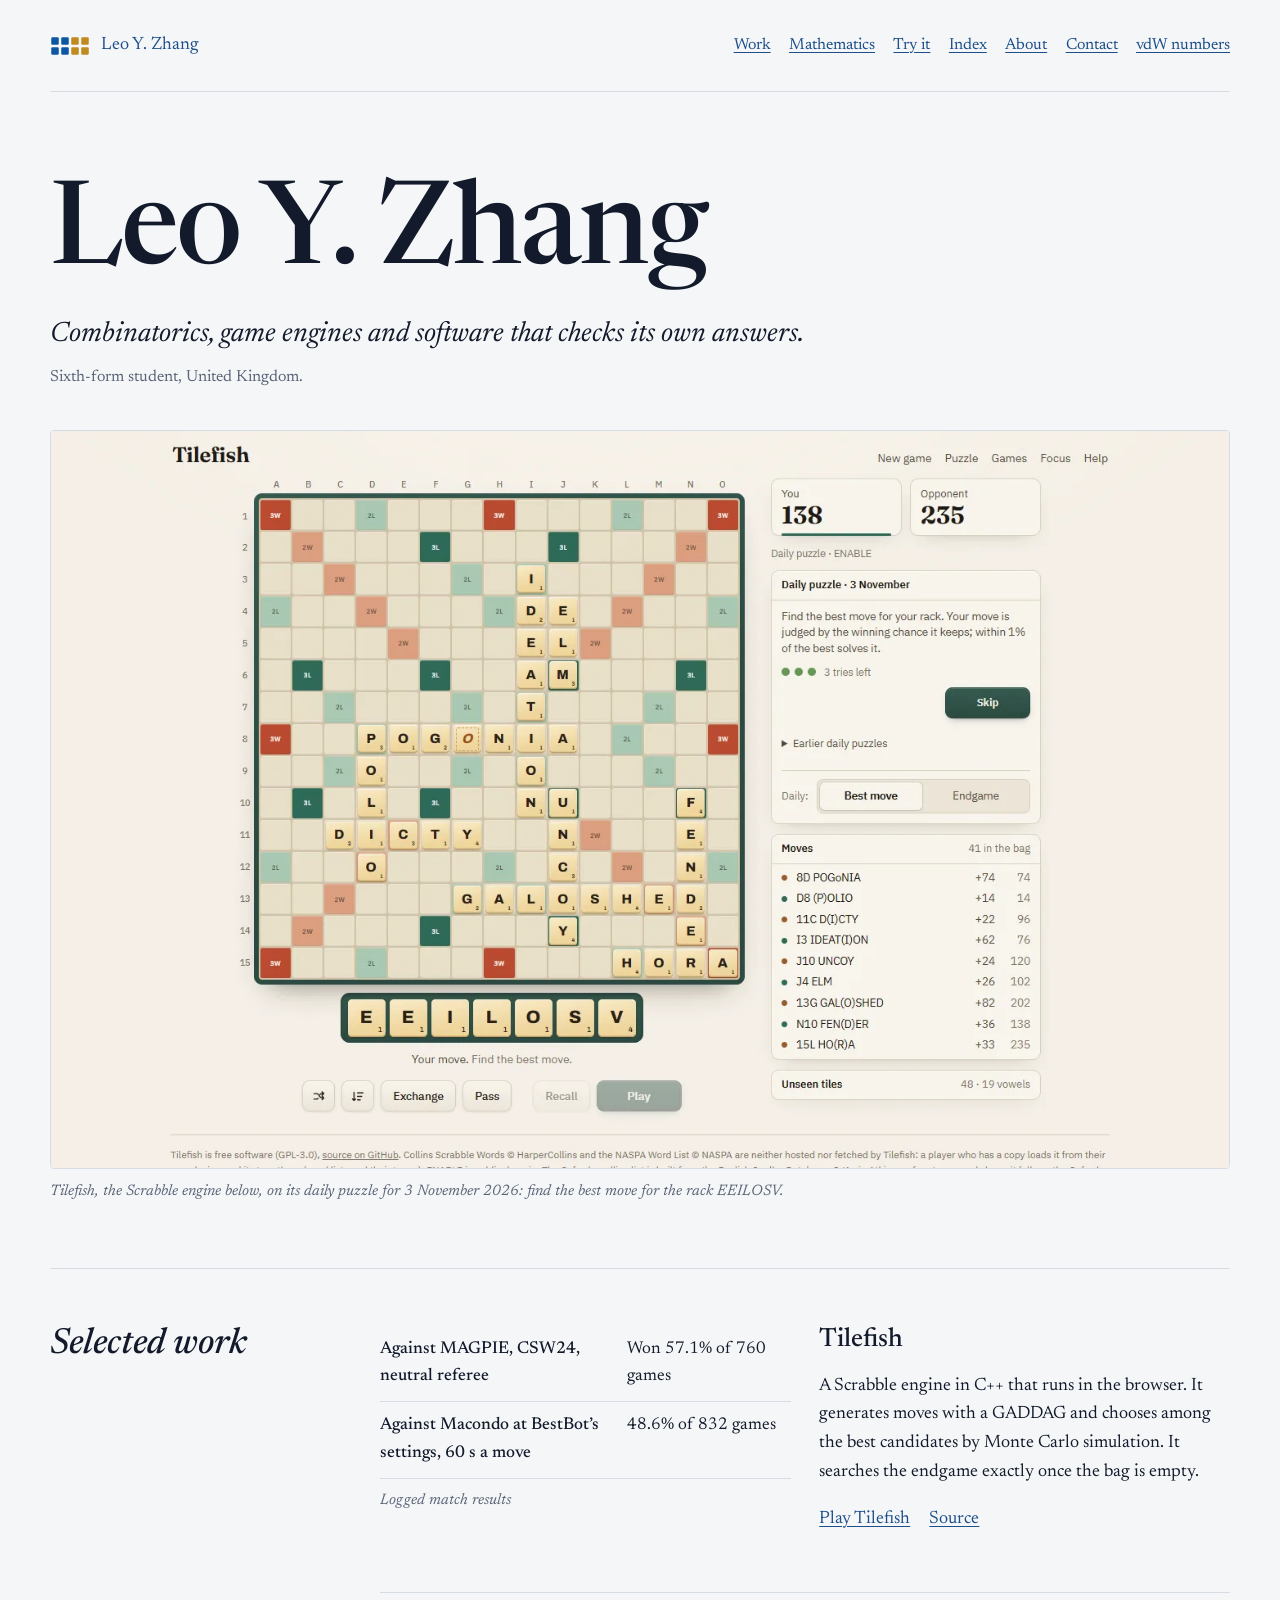
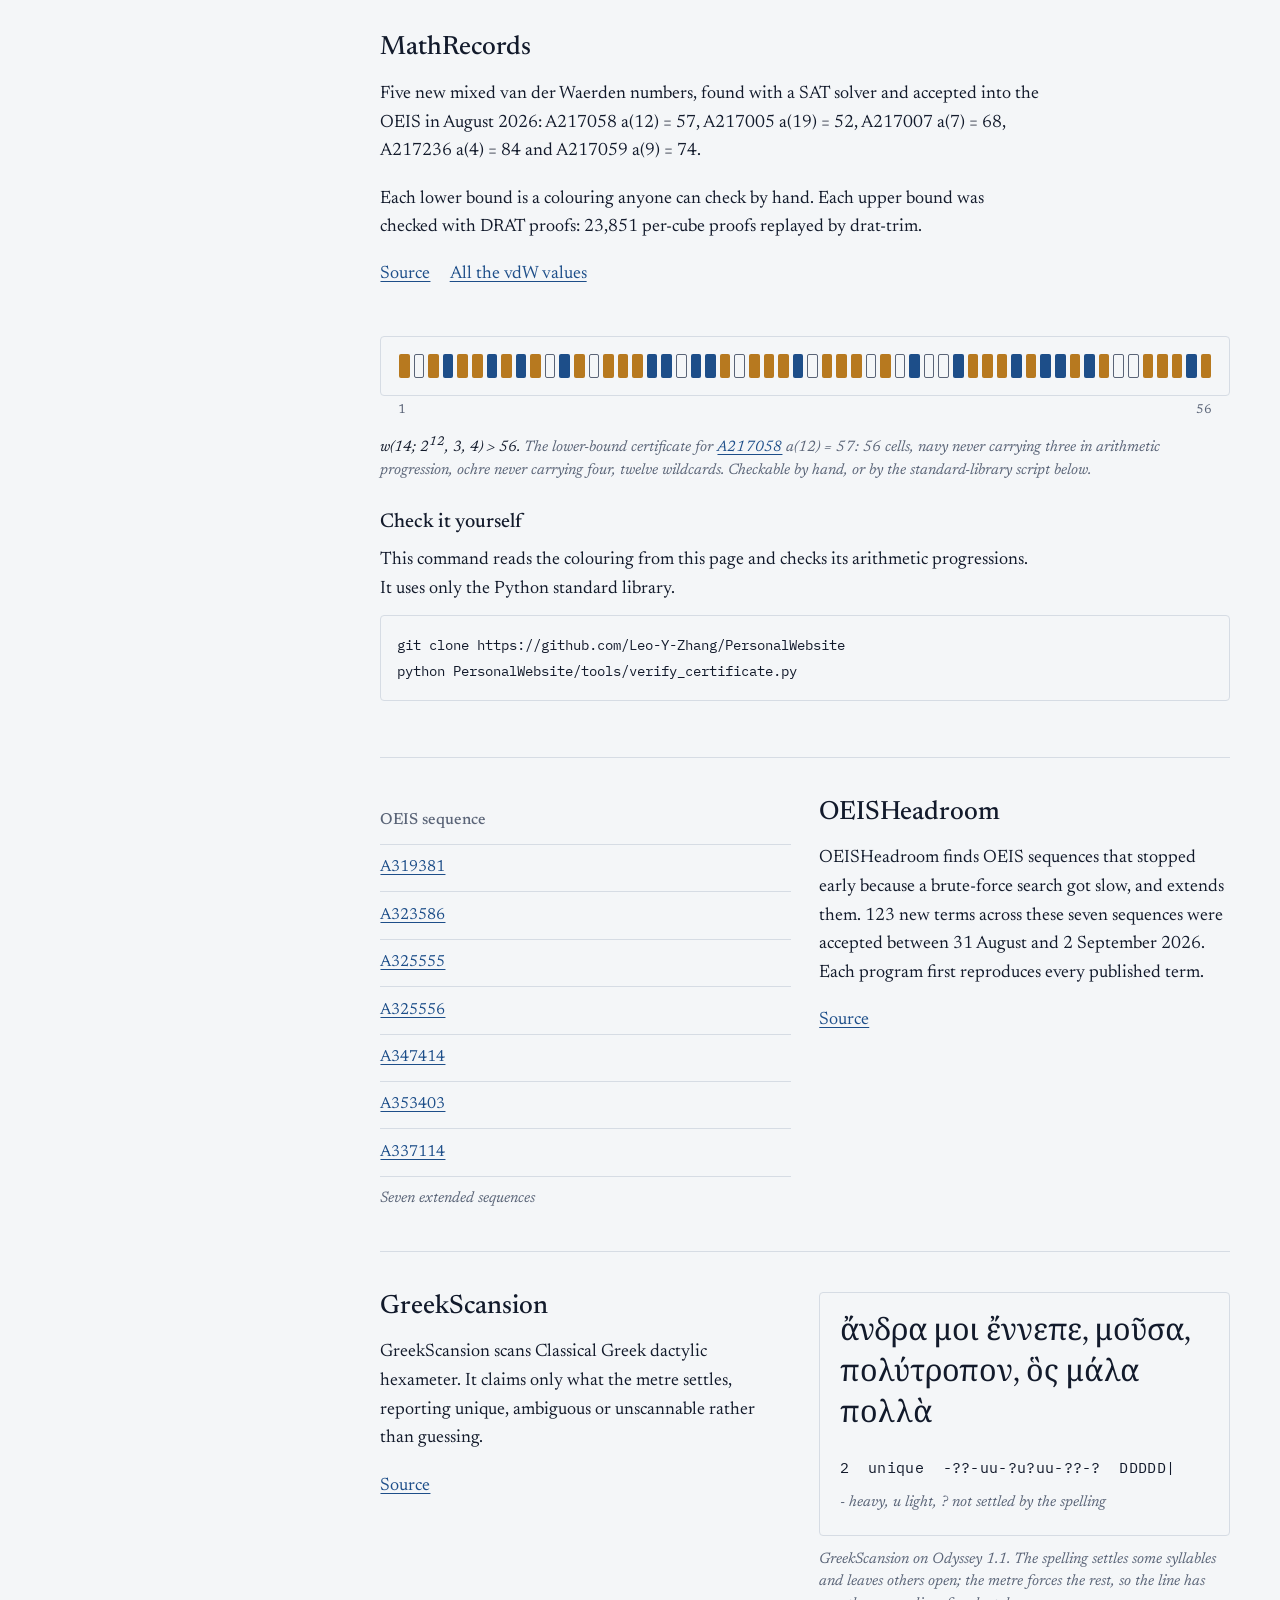
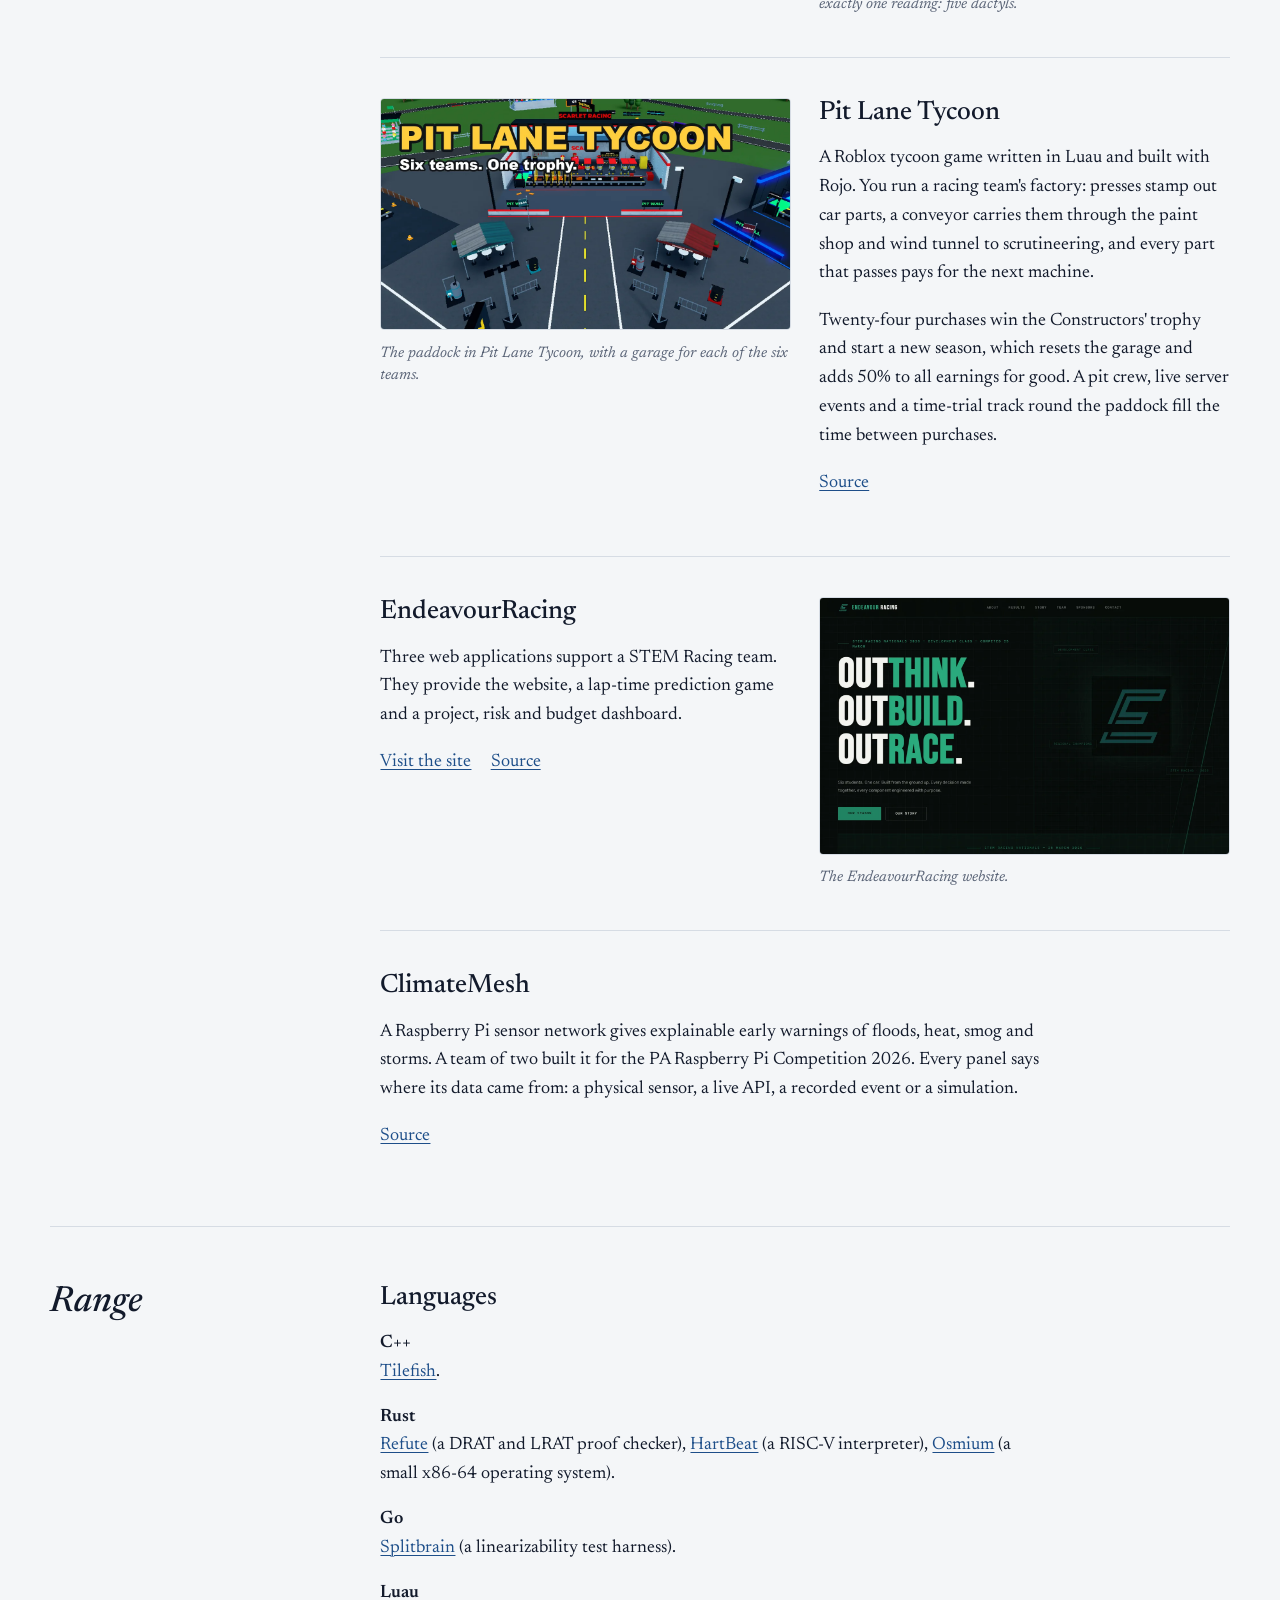
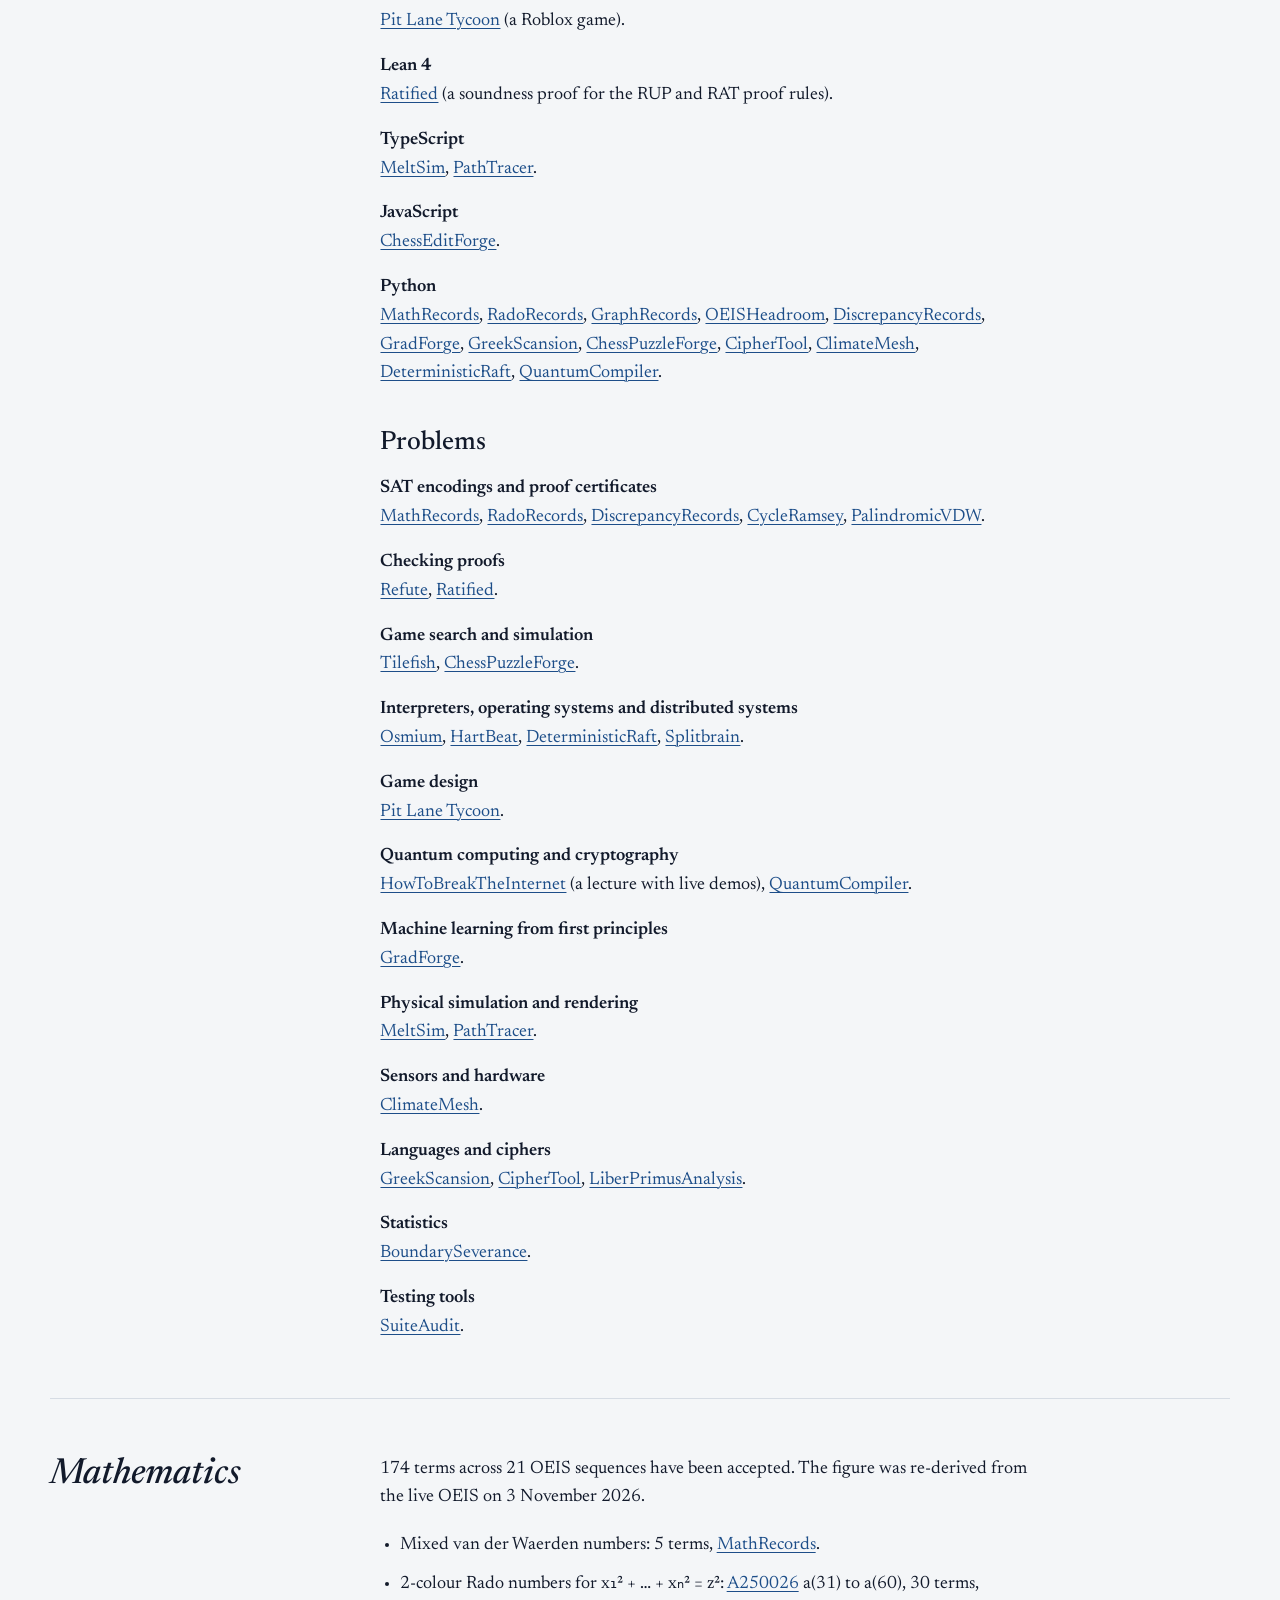
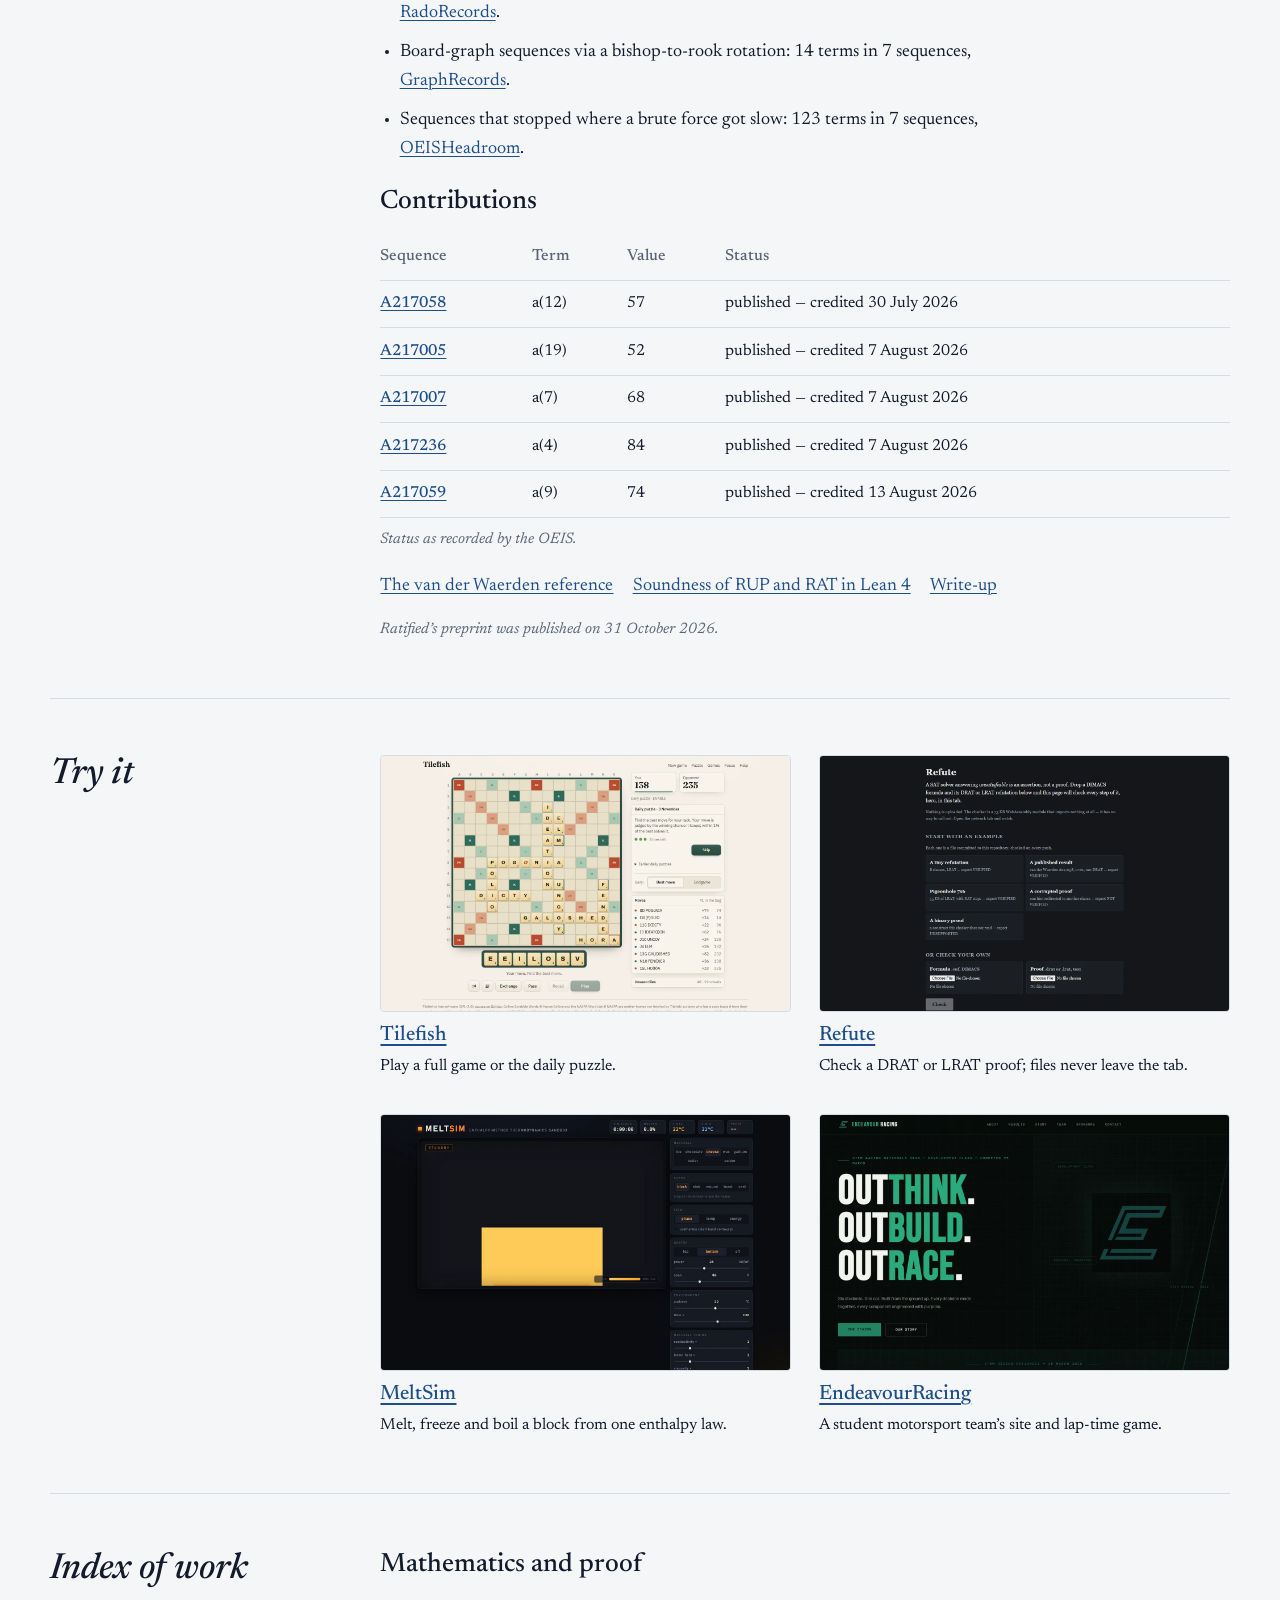
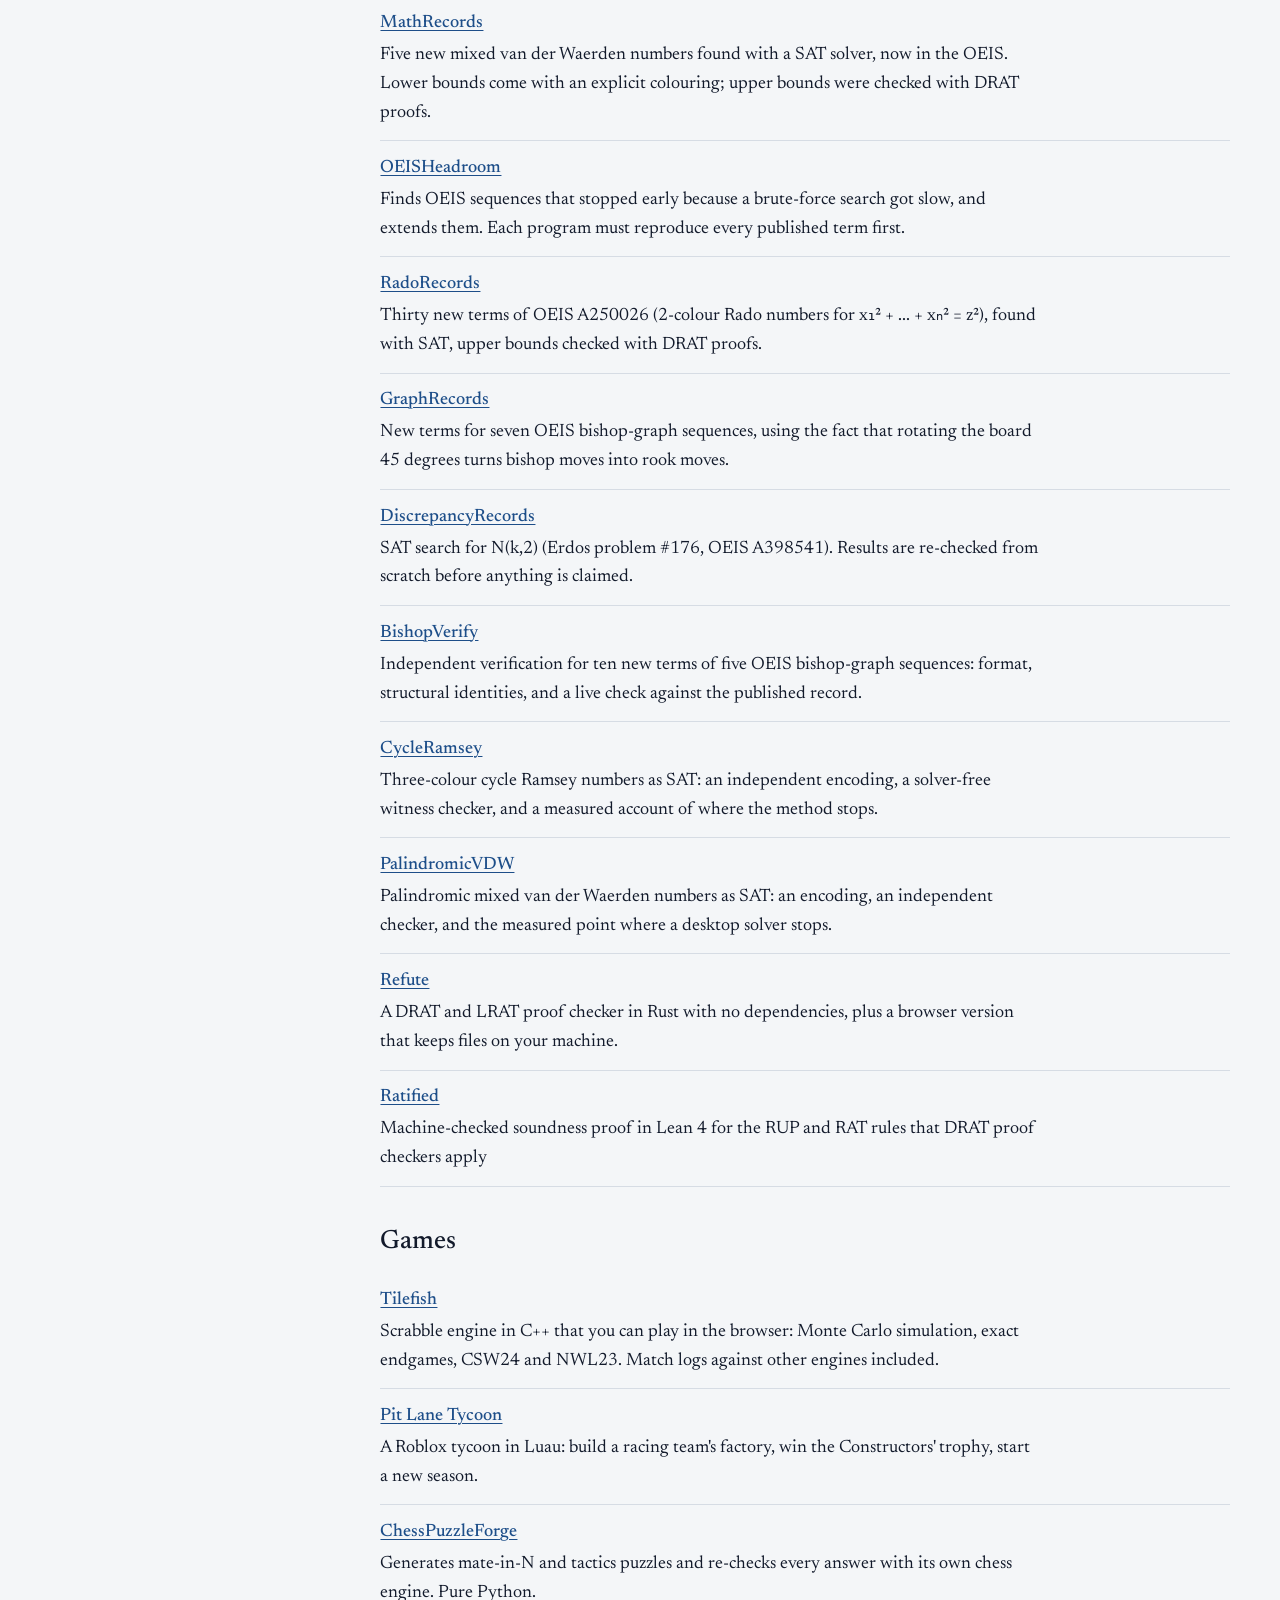
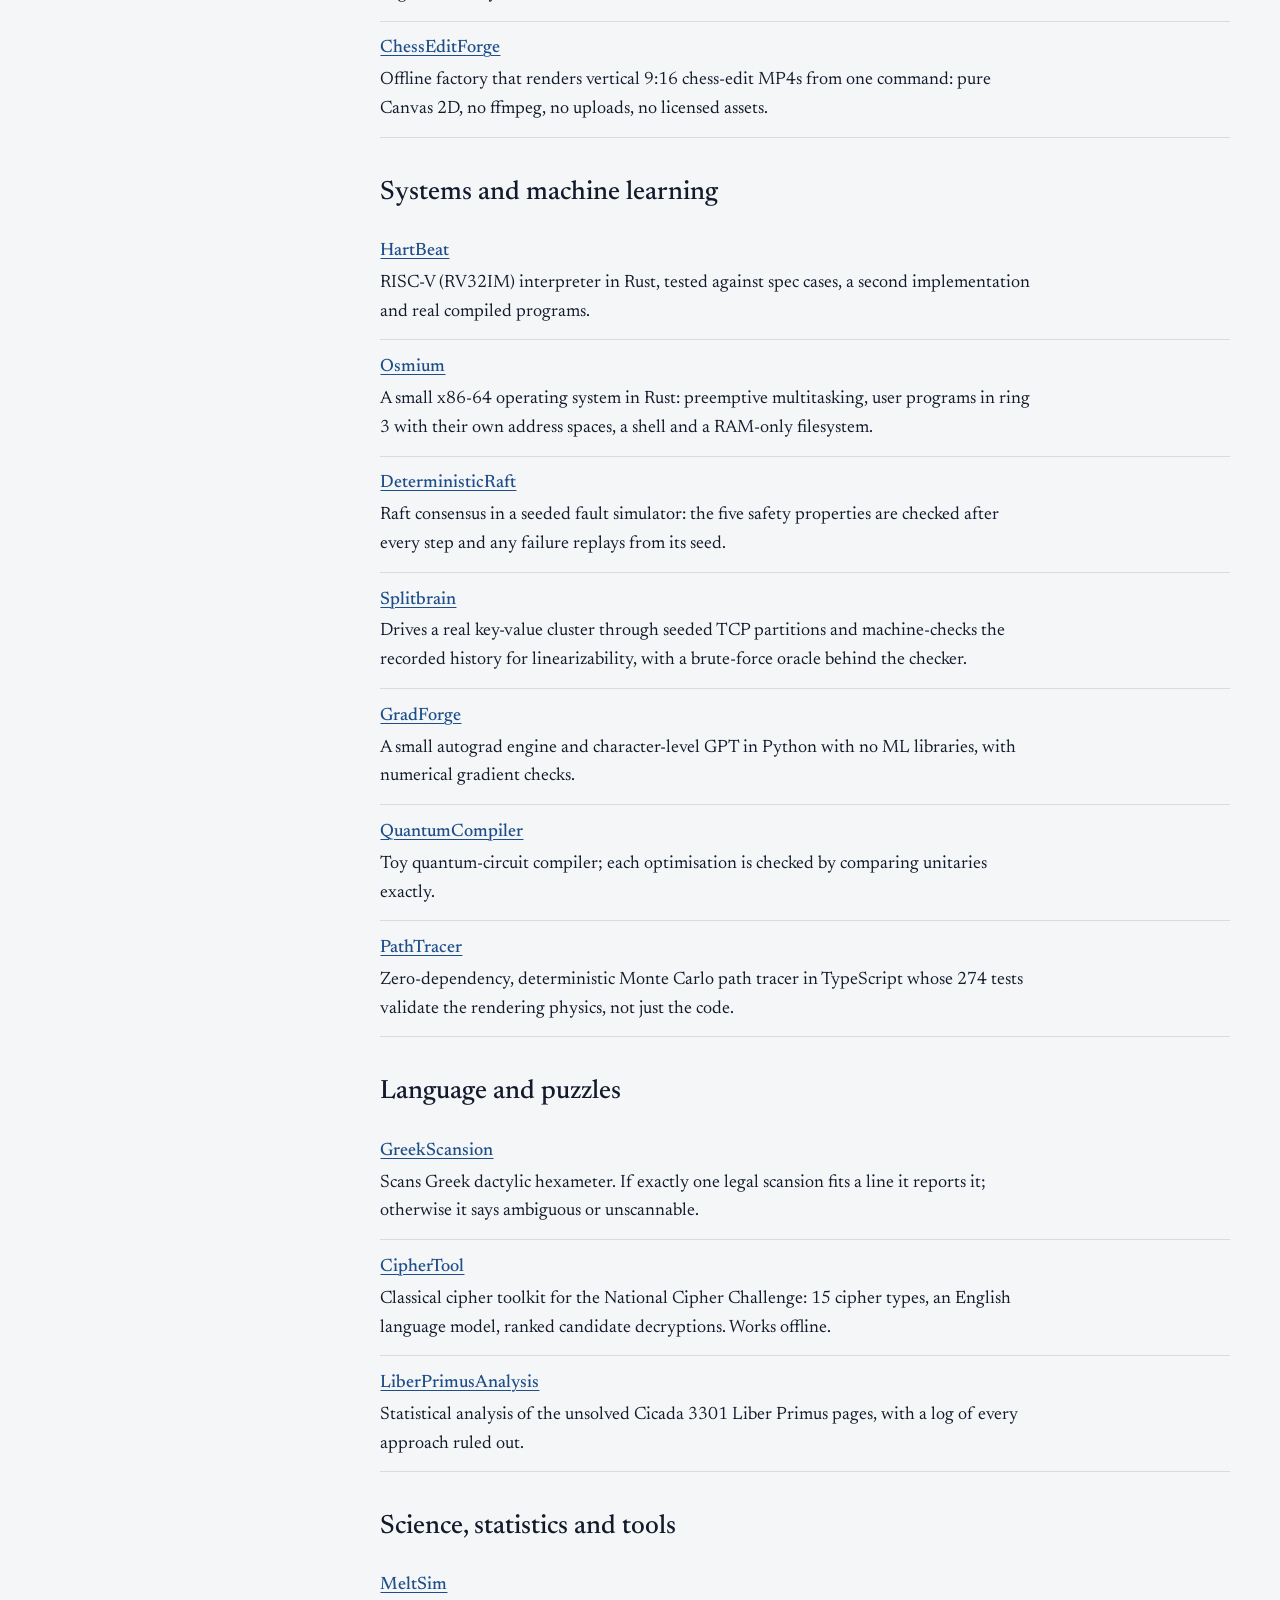
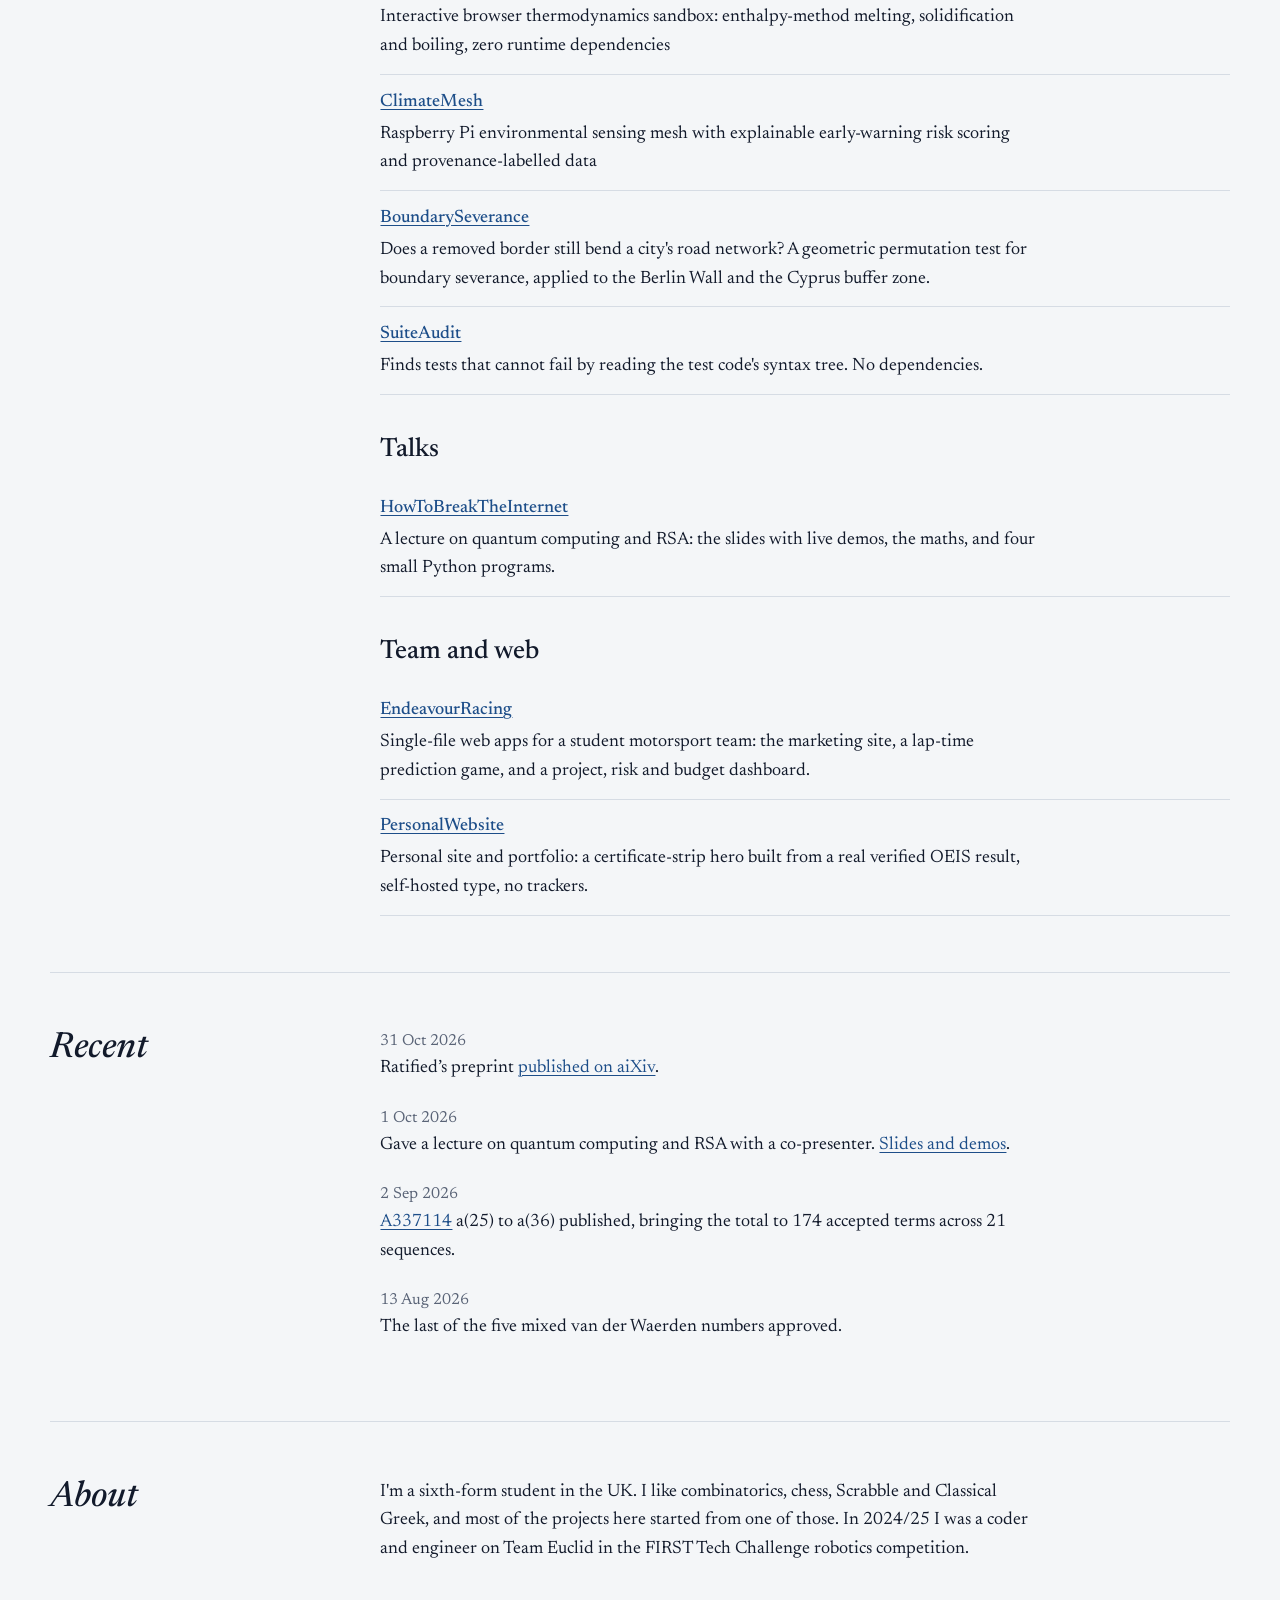
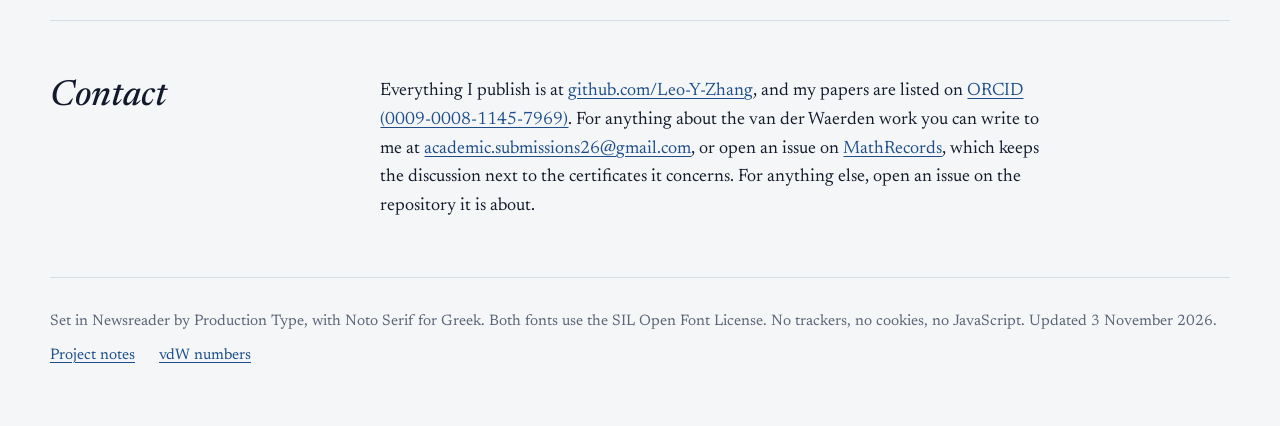
==== commit 0c6f5c26: "Mention Team Euclid (FIRST Tech Challenge, 2024/25) in About" ====
--- a/index.html
+++ b/index.html
@@ -265,7 +265,7 @@
 <section class="catalogue-section" id="about" aria-labelledby="about-h">
 <h2 id="about-h">About</h2>
 <div class="section-content">
-<p>I'm a sixth-form student in the UK. I like combinatorics, chess, Scrabble and Classical Greek, and most of the projects here started from one of those.</p>
+<p>I'm a sixth-form student in the UK. I like combinatorics, chess, Scrabble and Classical Greek, and most of the projects here started from one of those. In 2024/25 I was a coder and engineer on Team Euclid in the FIRST Tech Challenge robotics competition.</p>
 </div>
 </section>
 <section class="catalogue-section" id="contact" aria-labelledby="contact-h">
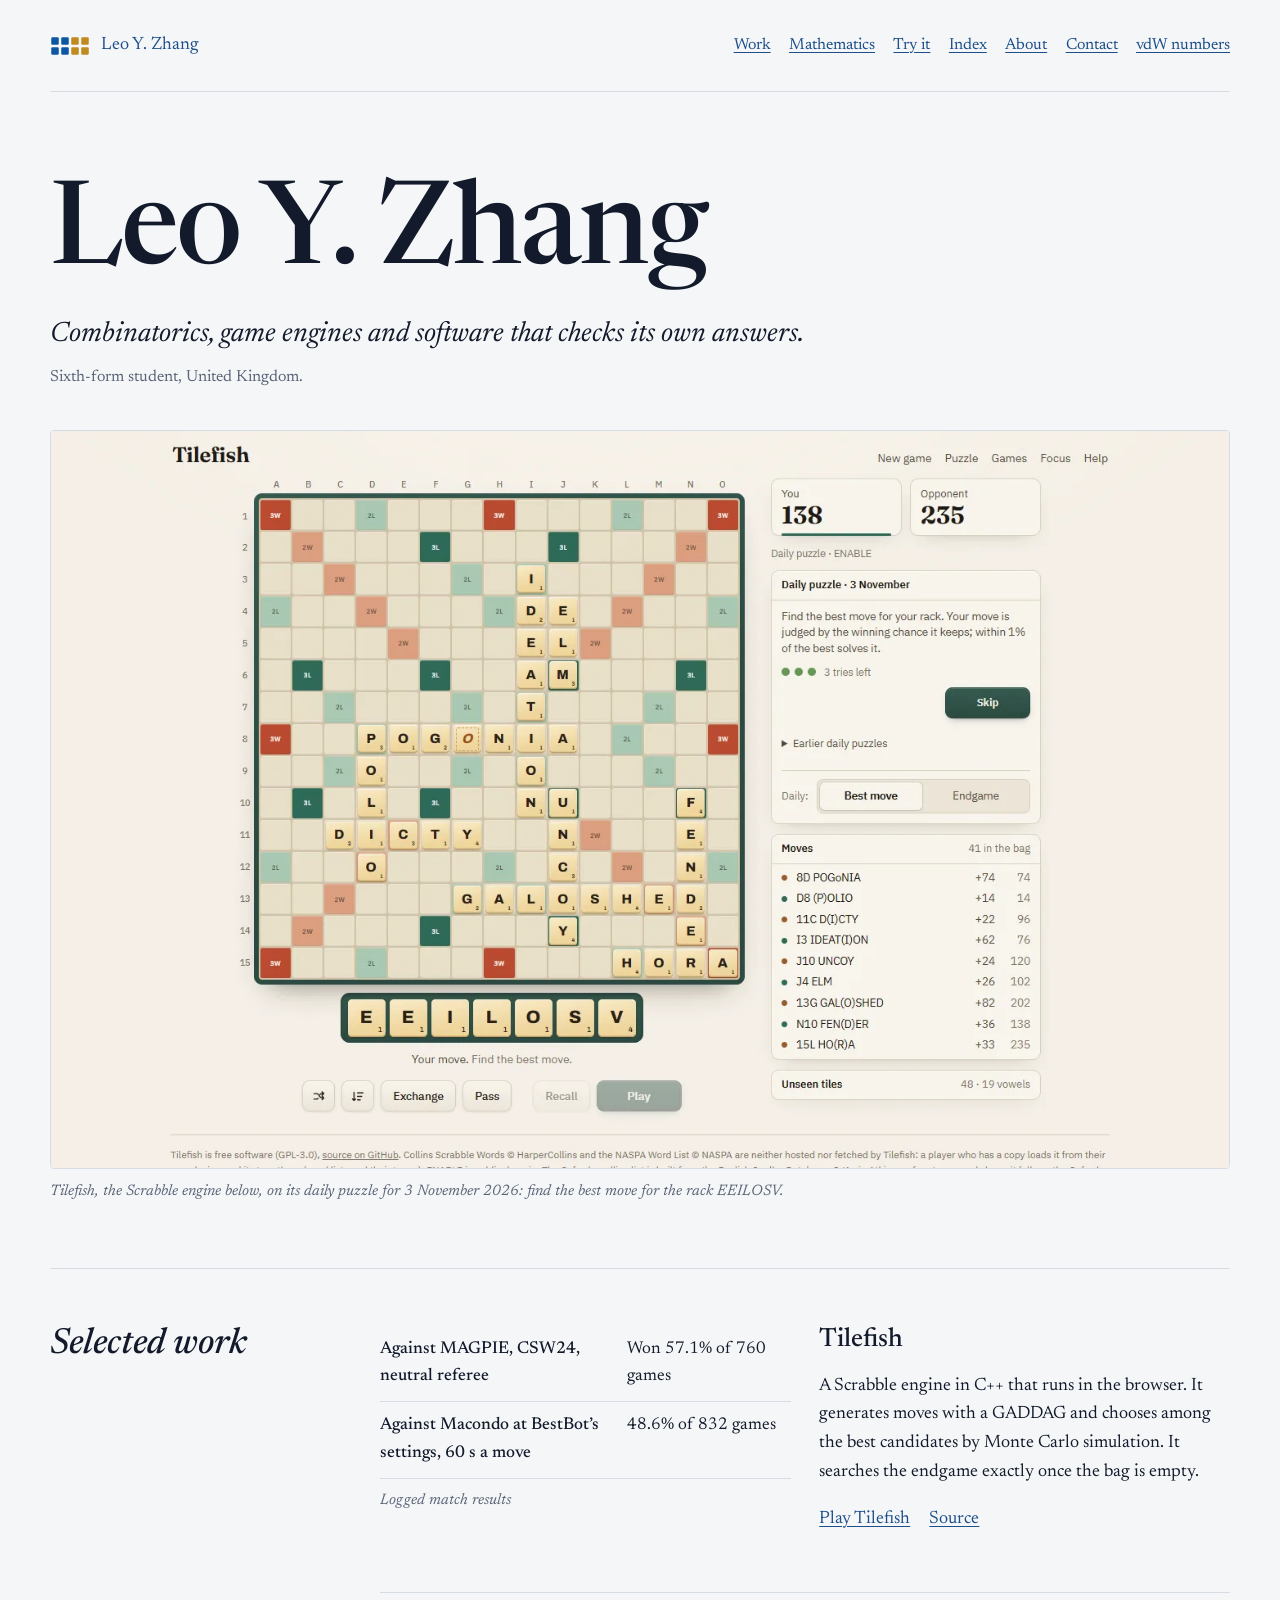
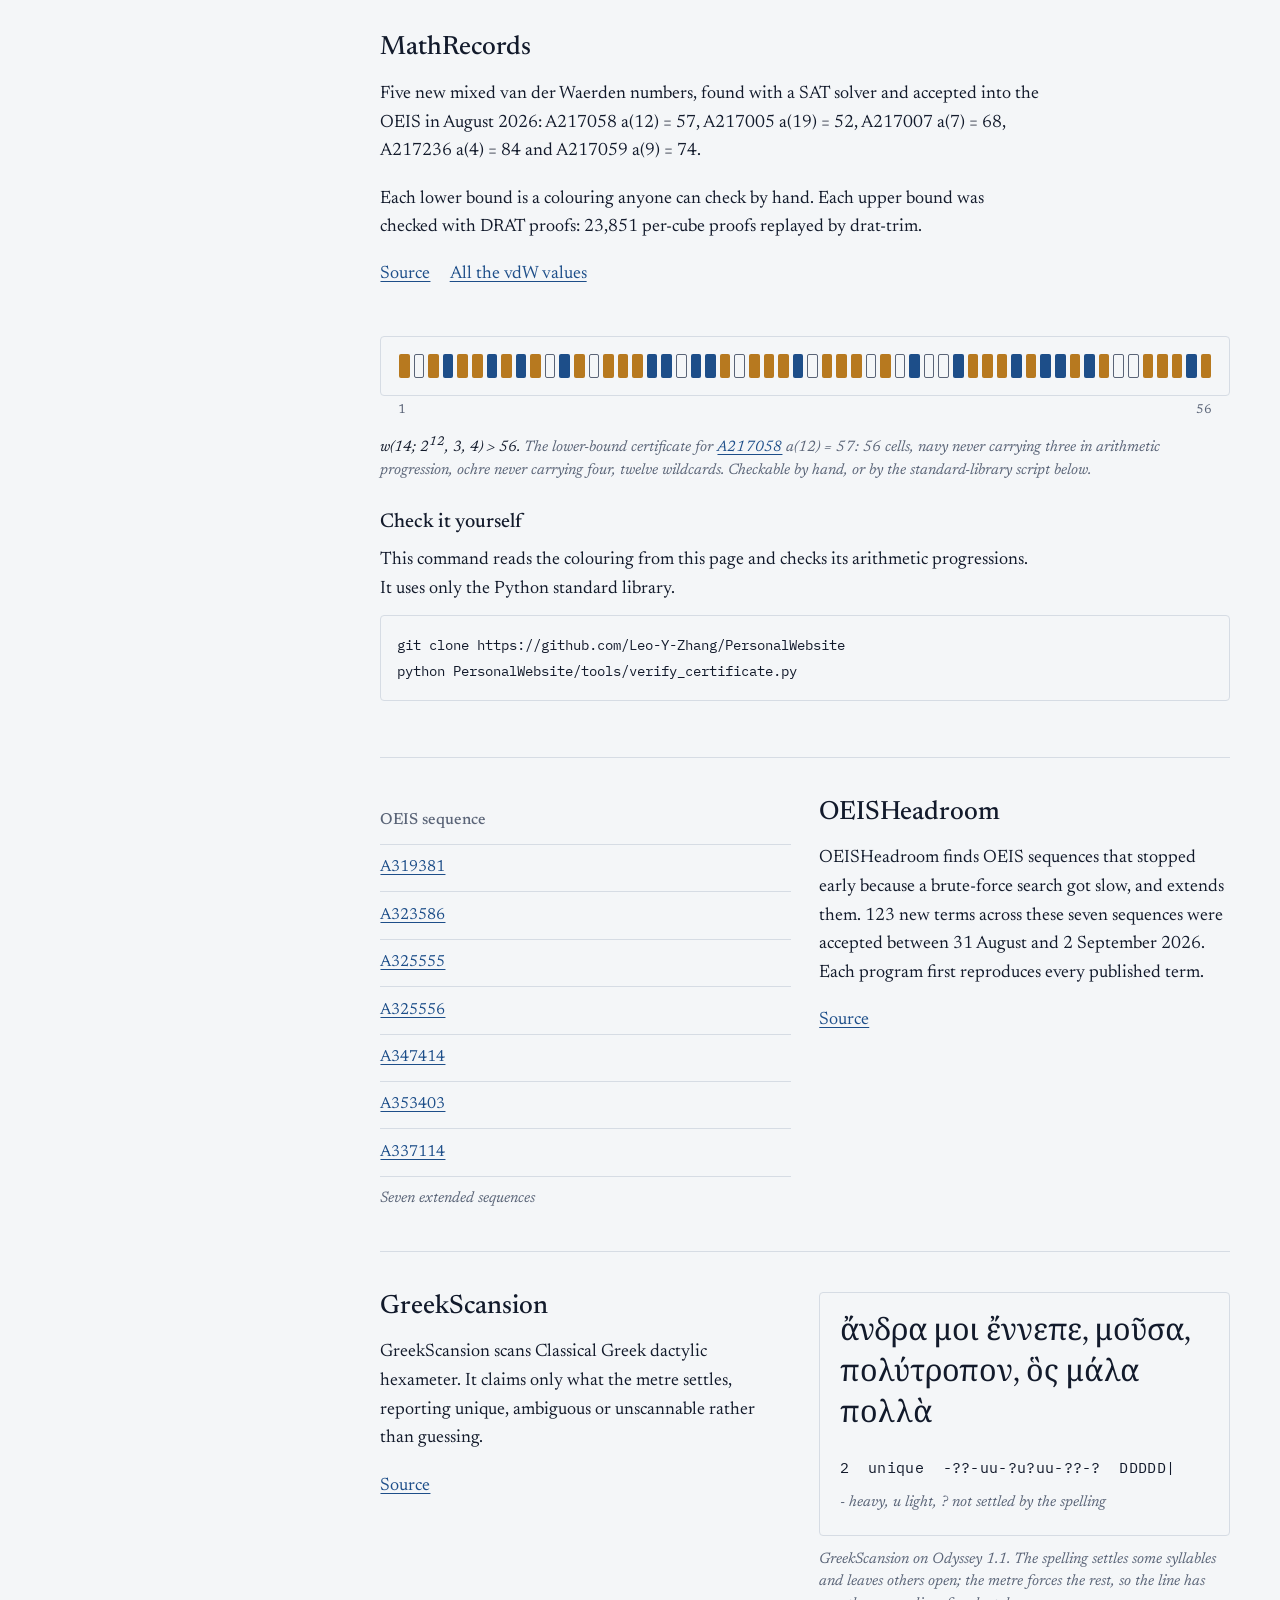
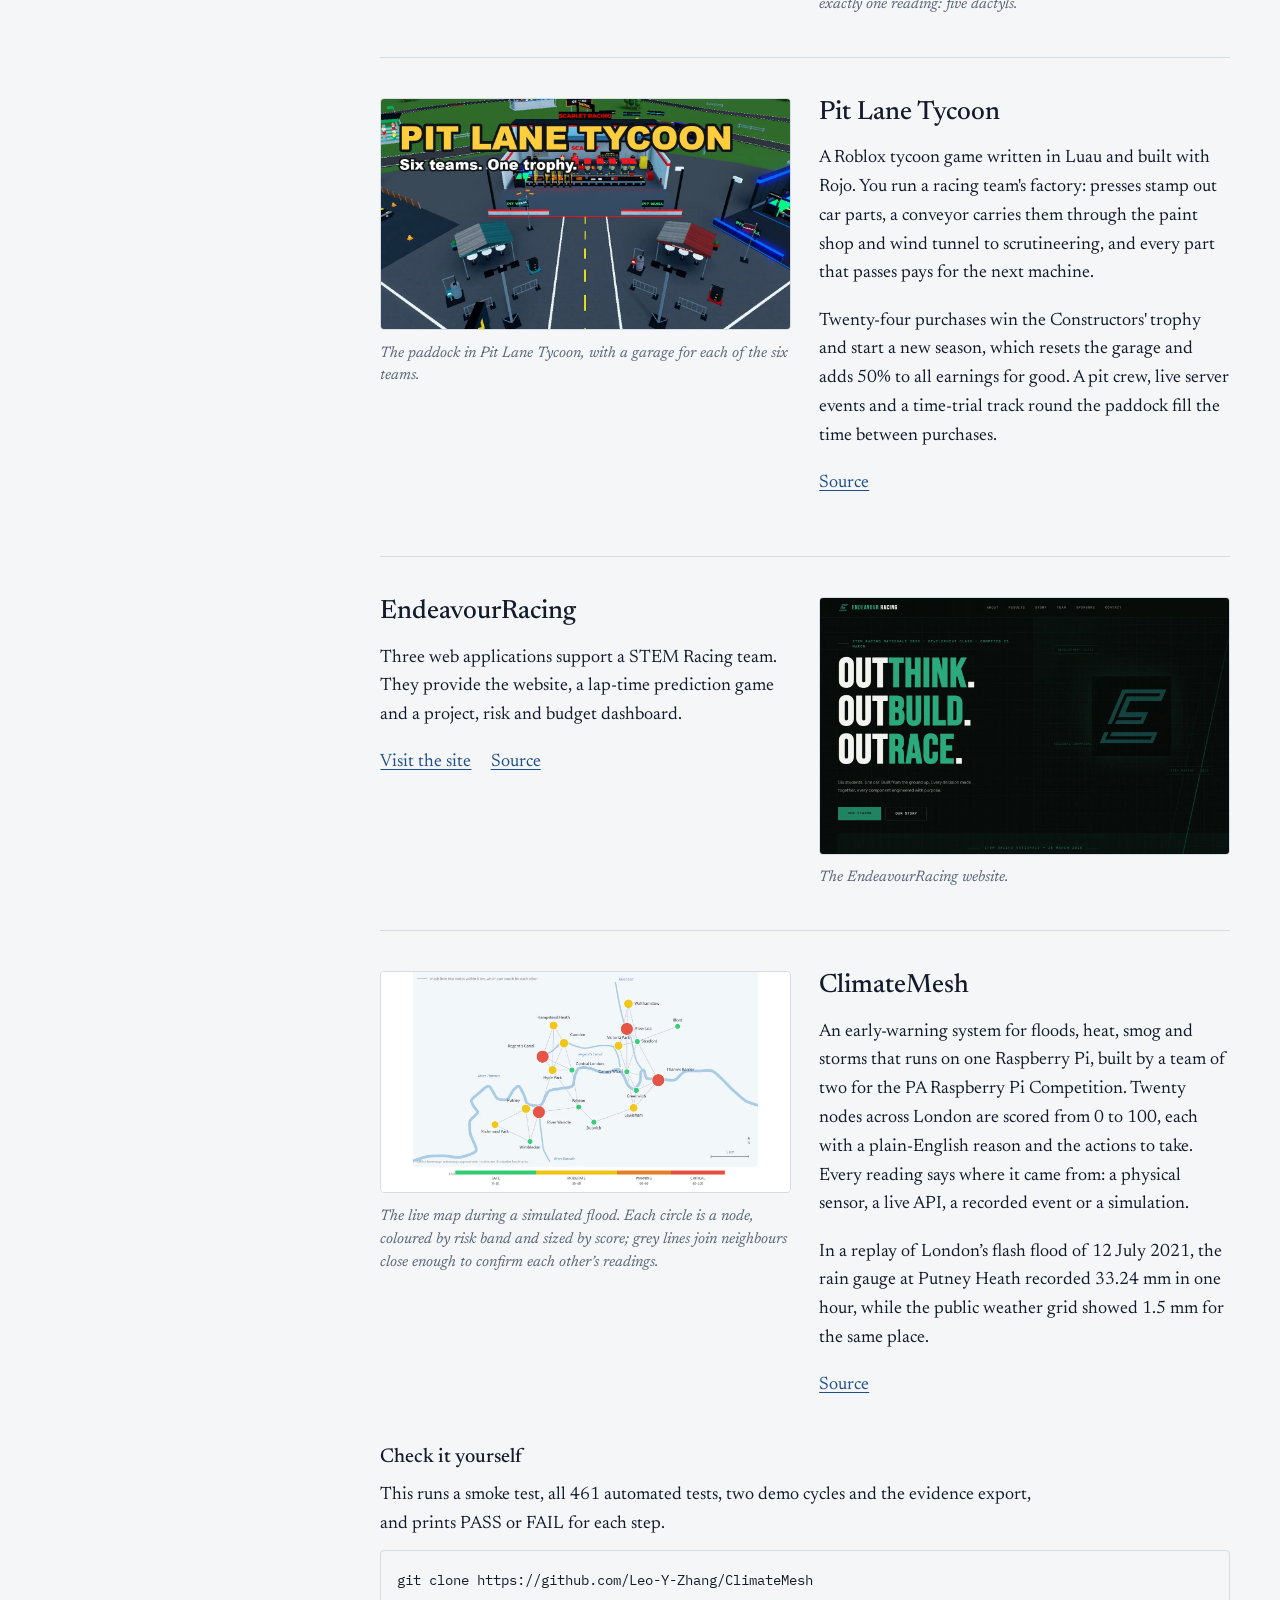
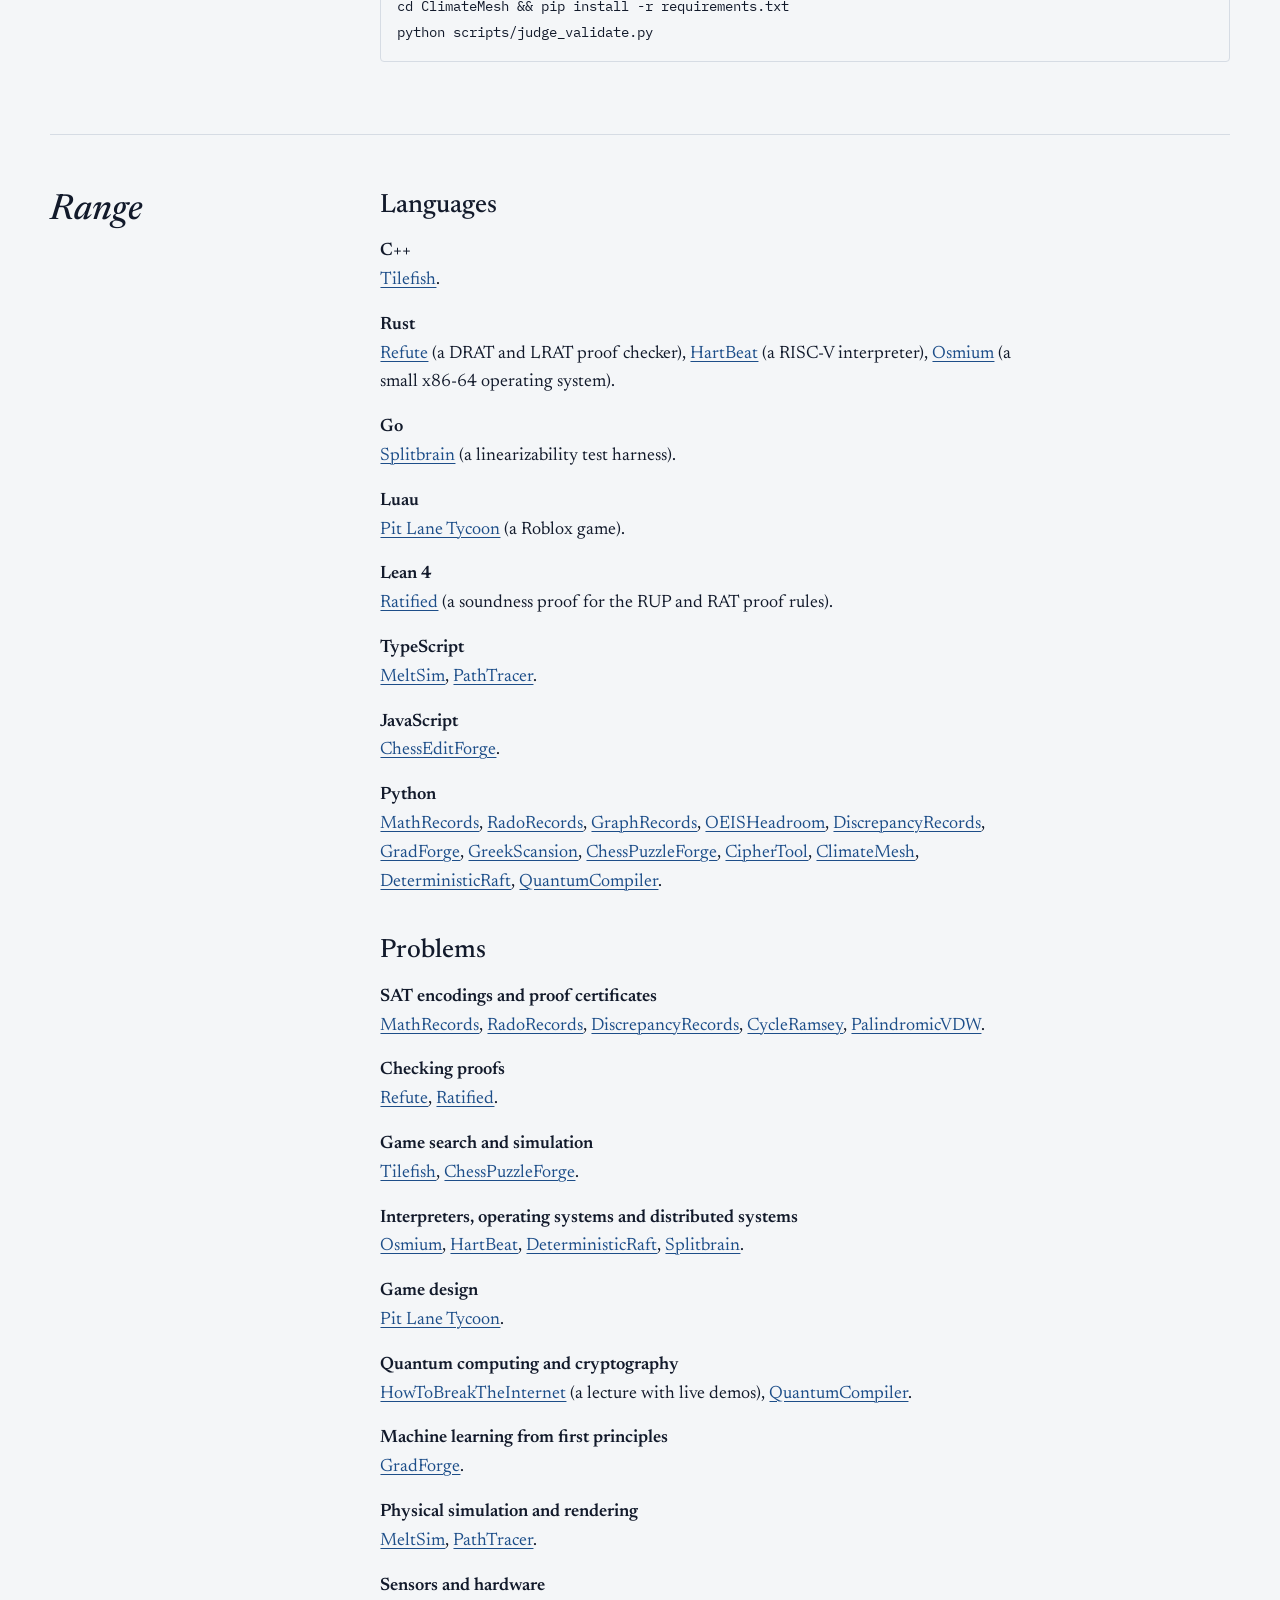
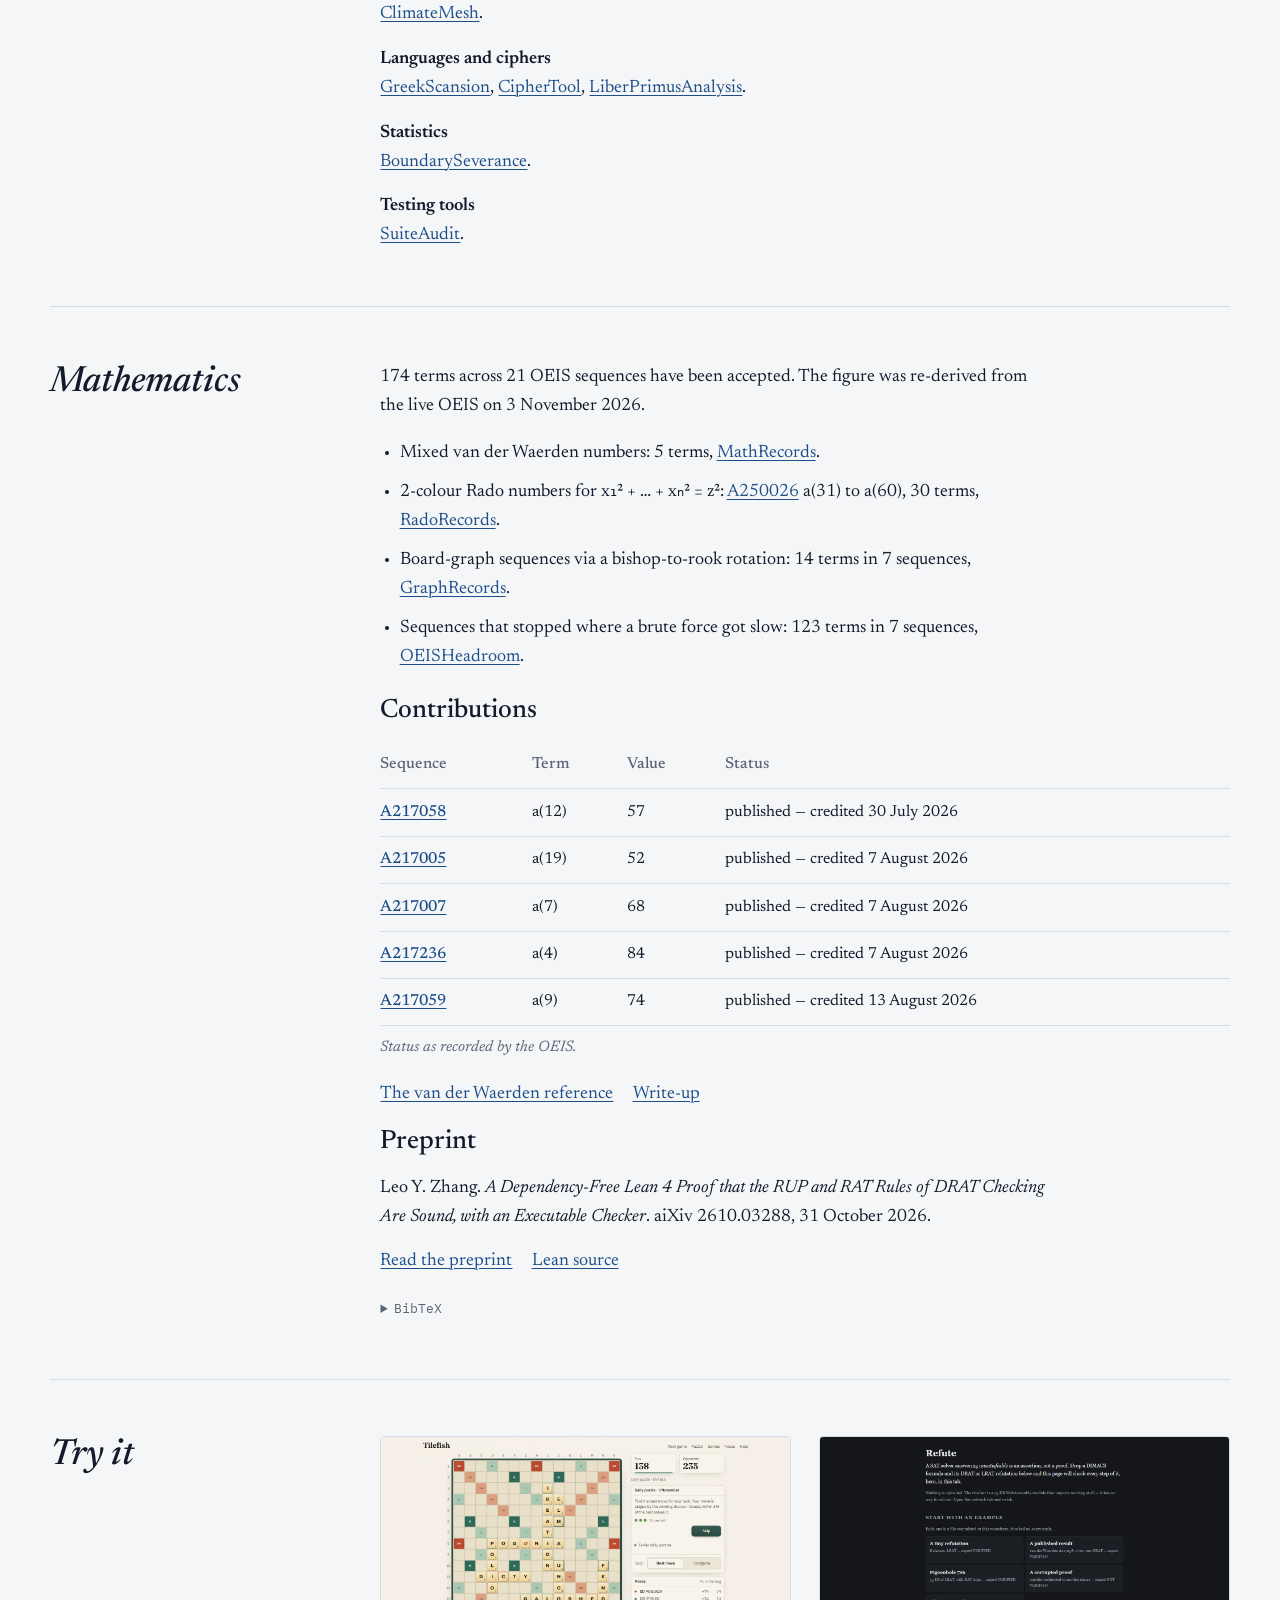
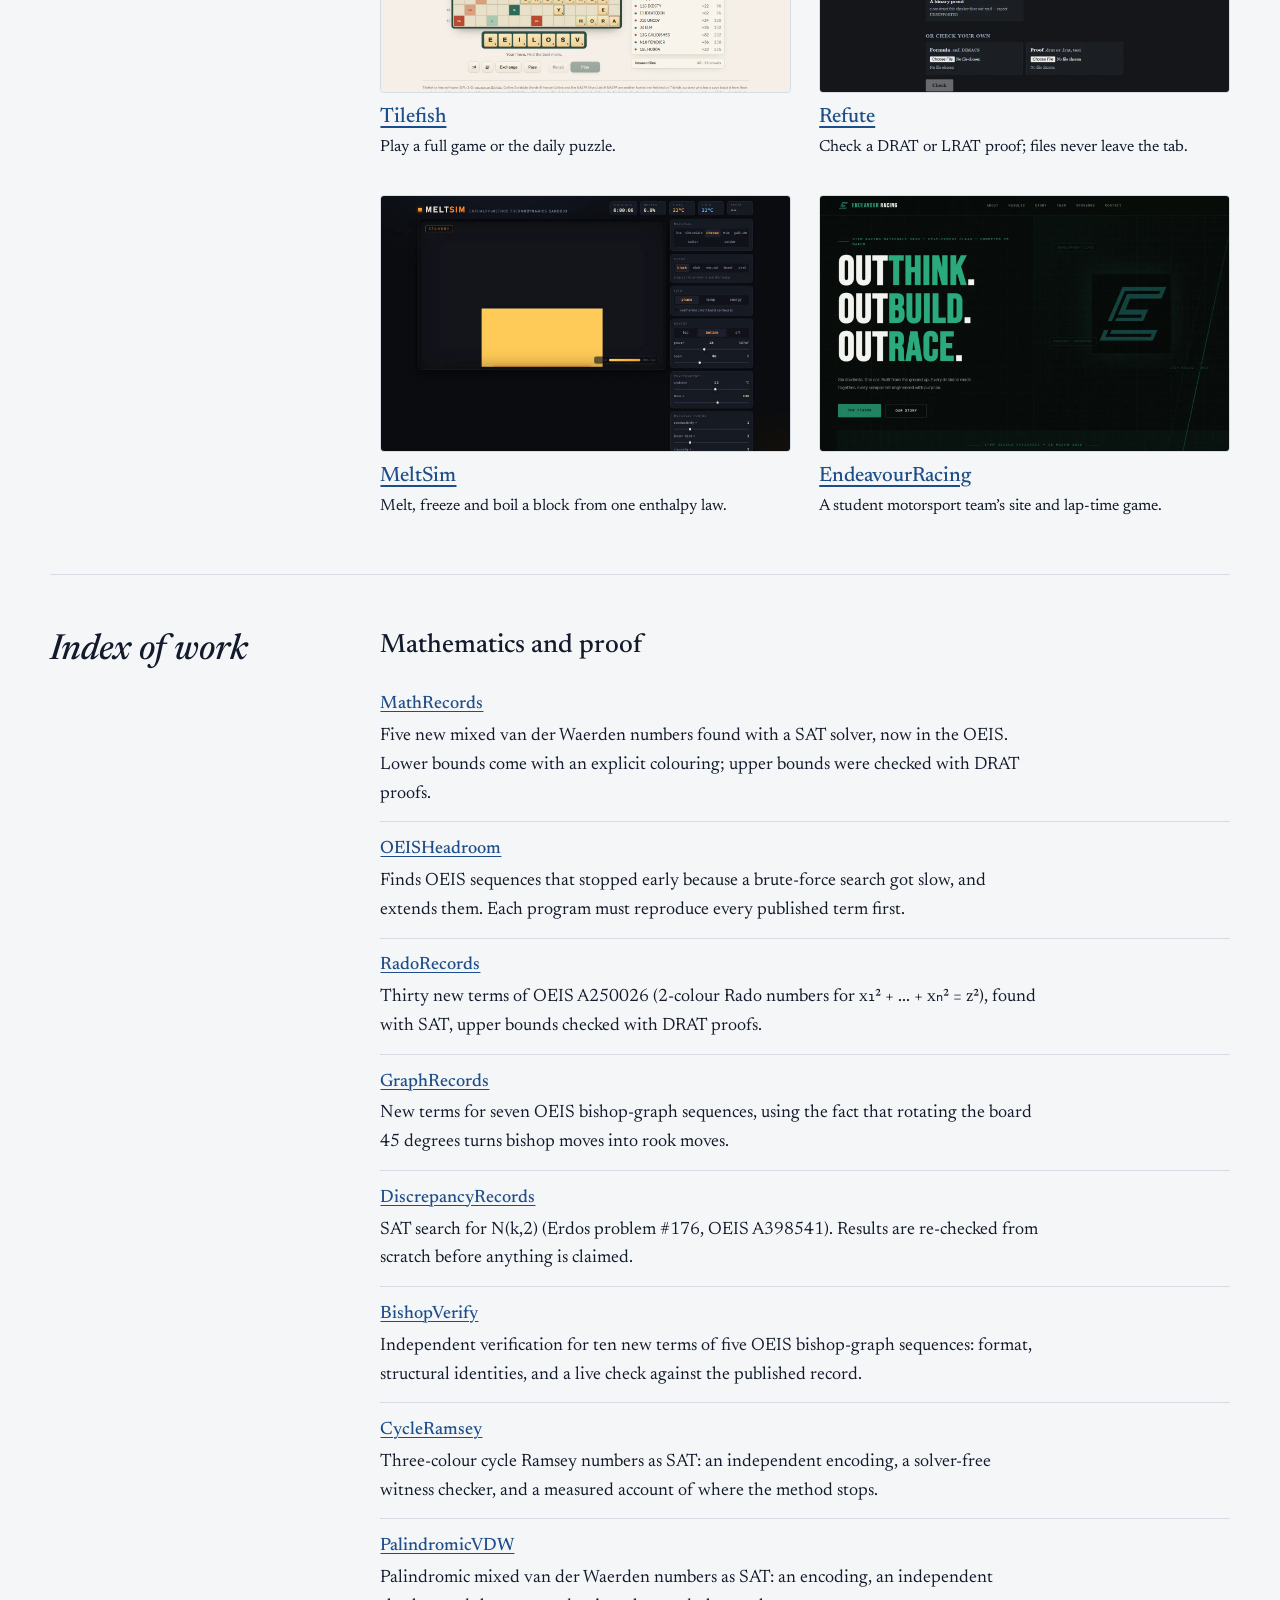
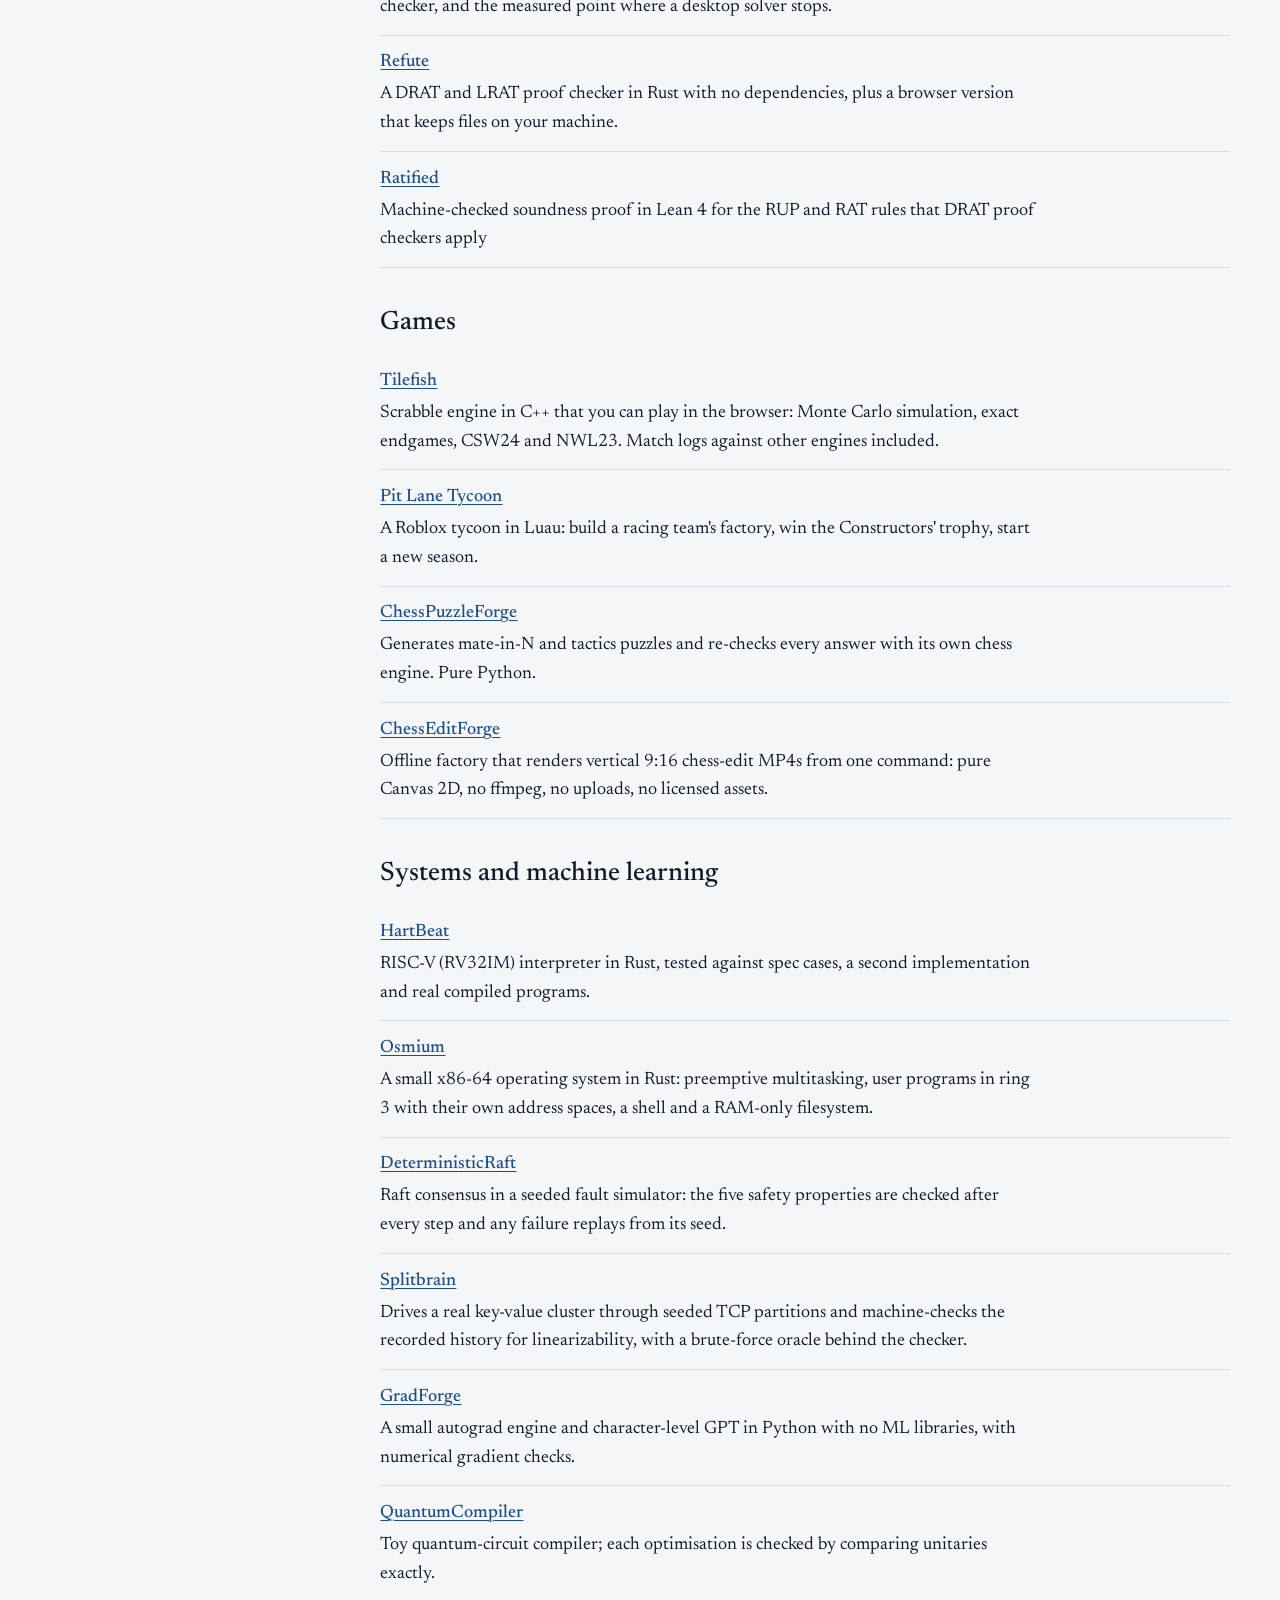
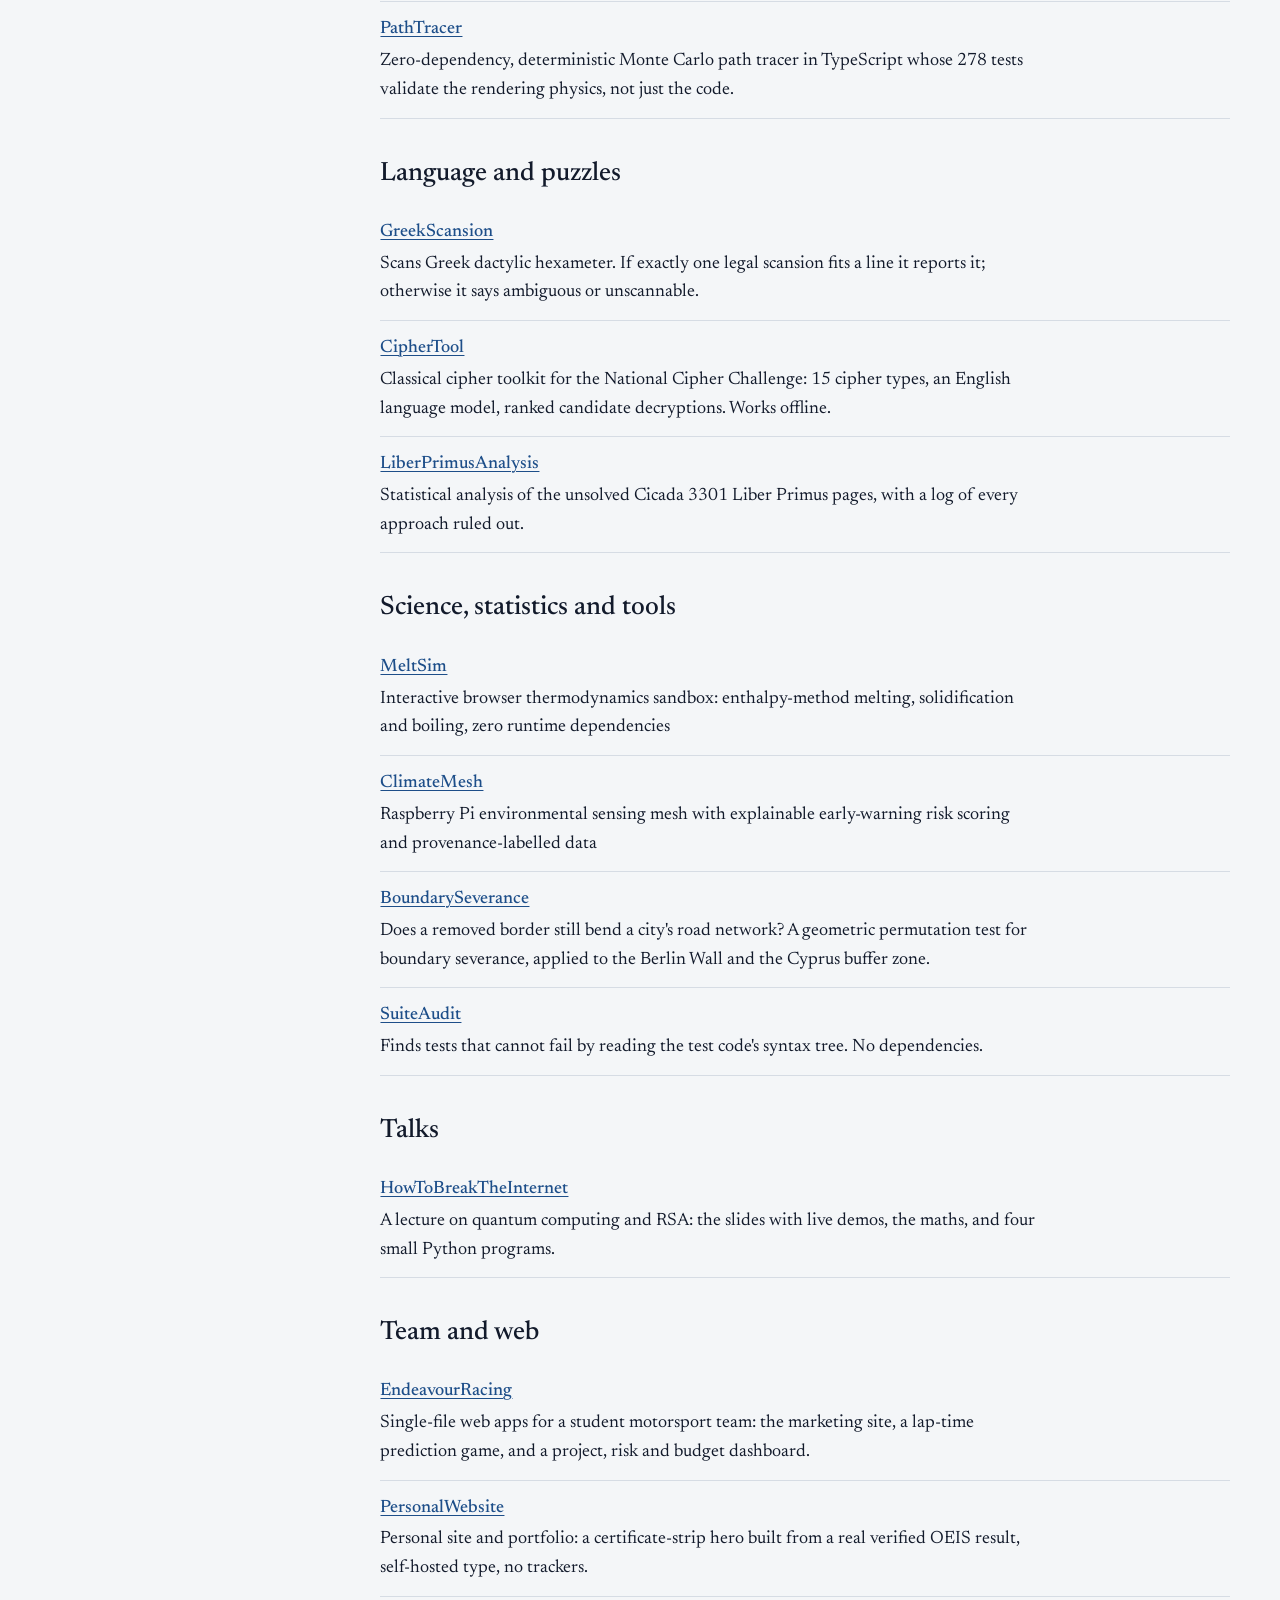
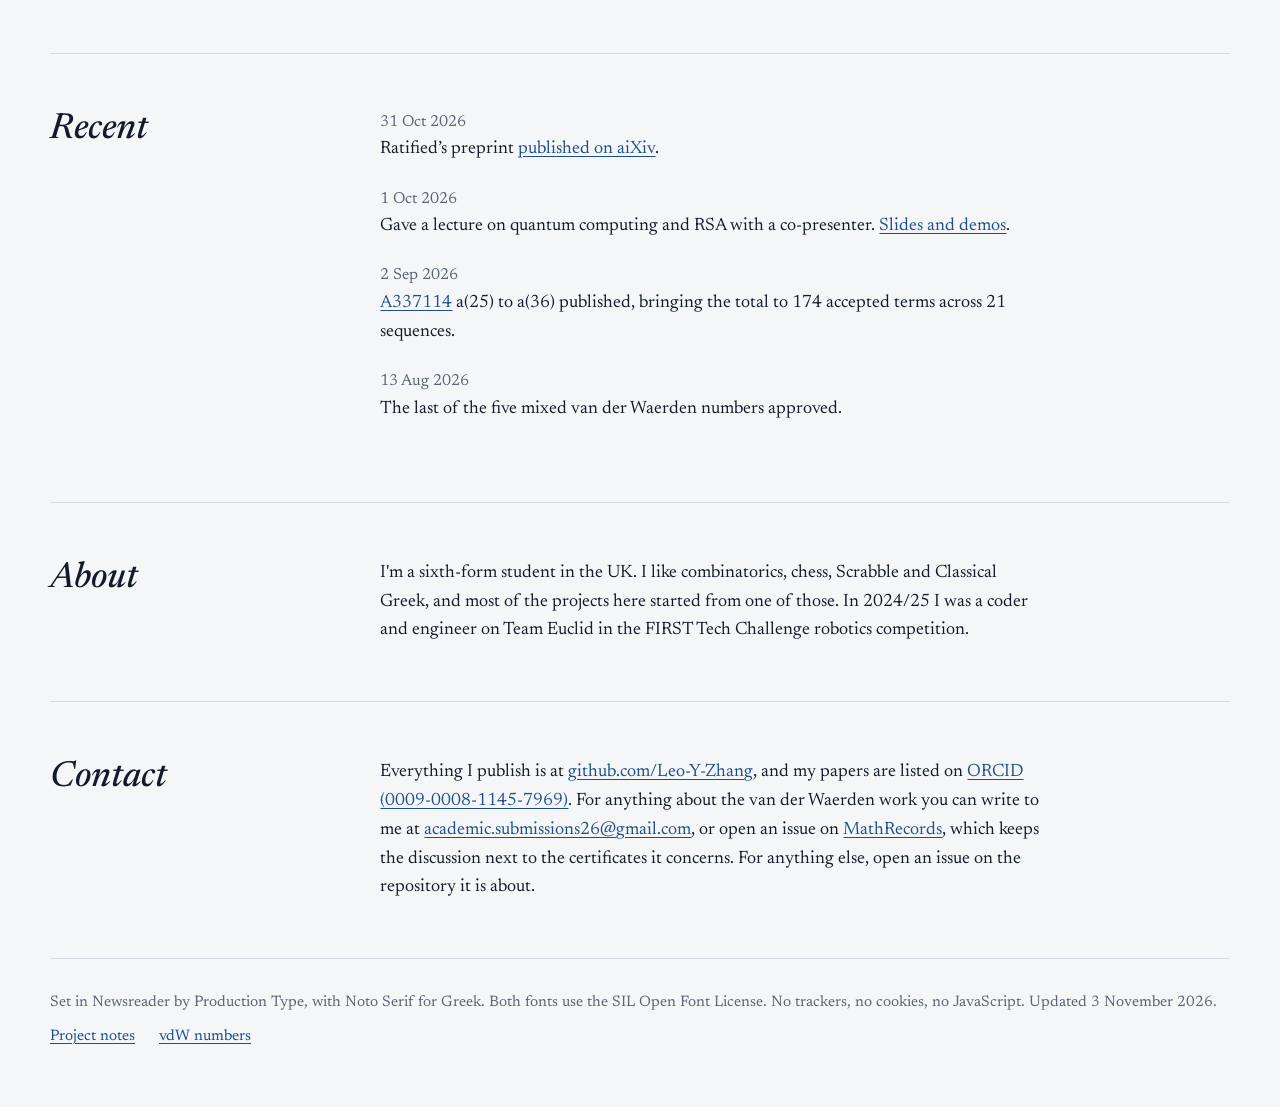
==== commit fb0f58ec: "ClimateMesh with its new dashboard; the preprint cited properly; claims matched to the repos - Clima" ====
--- a/index.html
+++ b/index.html
@@ -119,7 +119,9 @@
 <article class="work-entry" aria-labelledby="greekscansion-h"><div class="work-copy"><h3 id="greekscansion-h">GreekScansion</h3><p>GreekScansion scans Classical Greek dactylic hexameter. It claims only what the metre settles, reporting unique, ambiguous or unscannable rather than guessing.</p><p class="links"><a href="https://github.com/Leo-Y-Zhang/GreekScansion">Source</a></p></div><div class="work-visual"><figure class="plate"><div class="type-plate"><p lang="grc">ἄνδρα μοι ἔννεπε, μοῦσα, πολύτροπον, ὃς μάλα πολλὰ</p><pre><samp>2  unique  -??-uu-?u?uu-??-?  DDDDD|</samp></pre><p class="caption">- heavy, u light, ? not settled by the spelling</p></div><figcaption>GreekScansion on Odyssey 1.1. The spelling settles some syllables and leaves others open; the metre forces the rest, so the line has exactly one reading: five dactyls.</figcaption></figure></div></article>
 <article class="work-entry" aria-labelledby="pitlanetycoon-h"><div class="work-copy"><h3 id="pitlanetycoon-h">Pit Lane Tycoon</h3><p>A Roblox tycoon game written in Luau and built with Rojo. You run a racing team's factory: presses stamp out car parts, a conveyor carries them through the paint shop and wind tunnel to scrutineering, and every part that passes pays for the next machine.</p><p>Twenty-four purchases win the Constructors' trophy and start a new season, which resets the garage and adds 50% to all earnings for good. A pit crew, live server events and a time-trial track round the paddock fill the time between purchases.</p><p class="links"><a href="https://github.com/Leo-Y-Zhang/PitLaneTycoon">Source</a></p></div><div class="work-visual"><figure class="plate"><img src="assets/img/pitlanetycoon.webp" width="1280" height="720" alt="Pit Lane Tycoon paddock with team garages and a pit wall" decoding="async" loading="lazy"><figcaption>The paddock in Pit Lane Tycoon, with a garage for each of the six teams.</figcaption></figure></div></article>
 <article class="work-entry" aria-labelledby="endeavourracing-h"><div class="work-copy"><h3 id="endeavourracing-h">EndeavourRacing</h3><p>Three web applications support a STEM Racing team. They provide the website, a lap-time prediction game and a project, risk and budget dashboard.</p><p class="links"><a href="https://leo-y-zhang.github.io/EndeavourRacing/website/">Visit the site</a> <a href="https://github.com/Leo-Y-Zhang/EndeavourRacing">Source</a></p></div><div class="work-visual"><figure class="plate"><img src="assets/img/endeavour.webp" width="1440" height="900" alt="EndeavourRacing team website" decoding="async" loading="lazy"><figcaption>The EndeavourRacing website.</figcaption></figure></div></article>
-<article class="work-entry text-only" aria-labelledby="climatemesh-h"><div class="work-copy"><h3 id="climatemesh-h">ClimateMesh</h3><p>A Raspberry Pi sensor network gives explainable early warnings of floods, heat, smog and storms. A team of two built it for the PA Raspberry Pi Competition 2026. Every panel says where its data came from: a physical sensor, a live API, a recorded event or a simulation.</p><p class="links"><a href="https://github.com/Leo-Y-Zhang/ClimateMesh">Source</a></p></div></article>
+<article class="work-entry" aria-labelledby="climatemesh-h"><div class="work-copy"><h3 id="climatemesh-h">ClimateMesh</h3><p>An early-warning system for floods, heat, smog and storms that runs on one Raspberry Pi, built by a team of two for the PA Raspberry Pi Competition. Twenty nodes across London are scored from 0 to 100, each with a plain-English reason and the actions to take. Every reading says where it came from: a physical sensor, a live API, a recorded event or a simulation.</p><p>In a replay of London’s flash flood of 12 July 2021, the rain gauge at Putney Heath recorded 33.24 mm in one hour, while the public weather grid showed 1.5 mm for the same place.</p><p class="links"><a href="https://github.com/Leo-Y-Zhang/ClimateMesh">Source</a></p></div><div class="work-visual"><figure class="plate"><img src="assets/img/climatemesh.webp" width="1440" height="775" alt="ClimateMesh live risk map of twenty London nodes during a simulated flood, with the river and canal nodes at critical" decoding="async" loading="lazy"><figcaption>The live map during a simulated flood. Each circle is a node, coloured by risk band and sized by score; grey lines join neighbours close enough to confirm each other’s readings.</figcaption></figure></div><div class="work-check"><h4>Check it yourself</h4><p>This runs a smoke test, all 461 automated tests, two demo cycles and the evidence export, and prints PASS or FAIL for each step.</p><pre class="run"><code>git clone https://github.com/Leo-Y-Zhang/ClimateMesh
+cd ClimateMesh &amp;&amp; pip install -r requirements.txt
+python scripts/judge_validate.py</code></pre></div></article>
 </div>
 </section>
 <section class="catalogue-section" id="range" aria-labelledby="range-h">
@@ -189,8 +191,20 @@
       </tr>
     </tbody>
   </table></div>
-<p class="links"><a href="vdw.html">The van der Waerden reference</a> <a href="https://aixiv.online/abs/2610.03288">Soundness of RUP and RAT in Lean 4</a> <a href="https://github.com/Leo-Y-Zhang/MathRecords/tree/main/paper">Write-up</a></p>
-<p class="caption">Ratified’s preprint was published on 31 October 2026.</p>
+<p class="links"><a href="vdw.html">The van der Waerden reference</a> <a href="https://github.com/Leo-Y-Zhang/MathRecords/tree/main/paper">Write-up</a></p>
+<h3>Preprint</h3>
+<p class="citation">Leo Y. Zhang. <cite>A Dependency-Free Lean 4 Proof that the RUP and RAT Rules of DRAT Checking Are Sound, with an Executable Checker</cite>. aiXiv 2610.03288, 31 October 2026.</p>
+<p class="links"><a href="https://aixiv.online/abs/2610.03288">Read the preprint</a> <a href="https://github.com/Leo-Y-Zhang/Ratified">Lean source</a></p>
+<details class="bibtex"><summary>BibTeX</summary><pre><code>@misc{zhang2026ratified,
+  author       = {Zhang, Leo Y.},
+  title        = {A Dependency-Free {Lean} 4 Proof that the
+                  {RUP} and {RAT} Rules of {DRAT} Checking
+                  Are Sound, with an Executable Checker},
+  year         = {2026},
+  month        = oct,
+  howpublished = {aiXiv preprint 2610.03288},
+  url          = {https://aixiv.online/abs/2610.03288}
+}</code></pre></details>
 </div>
 </section>
 <section class="catalogue-section" id="try-it" aria-labelledby="try-it-h">
@@ -231,7 +245,7 @@
 <div><dt><a href="https://github.com/Leo-Y-Zhang/Splitbrain">Splitbrain</a></dt><dd>Drives a real key-value cluster through seeded TCP partitions and machine-checks the recorded history for linearizability, with a brute-force oracle behind the checker.</dd></div>
 <div><dt><a href="https://github.com/Leo-Y-Zhang/GradForge">GradForge</a></dt><dd>A small autograd engine and character-level GPT in Python with no ML libraries, with numerical gradient checks.</dd></div>
 <div><dt><a href="https://github.com/Leo-Y-Zhang/QuantumCompiler">QuantumCompiler</a></dt><dd>Toy quantum-circuit compiler; each optimisation is checked by comparing unitaries exactly.</dd></div>
-<div><dt><a href="https://github.com/Leo-Y-Zhang/PathTracer">PathTracer</a></dt><dd>Zero-dependency, deterministic Monte Carlo path tracer in TypeScript whose 274 tests validate the rendering physics, not just the code.</dd></div>
+<div><dt><a href="https://github.com/Leo-Y-Zhang/PathTracer">PathTracer</a></dt><dd>Zero-dependency, deterministic Monte Carlo path tracer in TypeScript whose 278 tests validate the rendering physics, not just the code.</dd></div>
 </dl></div>
 <div class="index-group"><h3>Language and puzzles</h3><dl class="repo-index">
 <div><dt><a href="https://github.com/Leo-Y-Zhang/GreekScansion">GreekScansion</a></dt><dd>Scans Greek dactylic hexameter. If exactly one legal scansion fits a line it reports it; otherwise it says ambiguous or unscannable.</dd></div>
--- a/style.css
+++ b/style.css
@@ -275,3 +275,11 @@
 }
 
 .work-entry.text-only .work-copy { grid-column: 1 / -1; grid-row: auto; max-width: 68ch; }
+
+.citation { max-width: 68ch; margin-bottom: 0.4rem; }
+.citation cite { font-style: italic; }
+details.bibtex { margin: 0 0 1rem; max-width: 68ch; }
+details.bibtex summary { cursor: pointer; font-family: "Plex Mono", monospace; font-size: 0.8rem; color: var(--slate); padding: 0.25rem 0; }
+details.bibtex summary:focus-visible { outline: 2px solid var(--navy); outline-offset: 2px; }
+details.bibtex pre { margin-top: 0.5rem; white-space: pre; overflow-wrap: normal; }
+@media print, (max-width: 700px) { details.bibtex pre { white-space: pre-wrap; } }
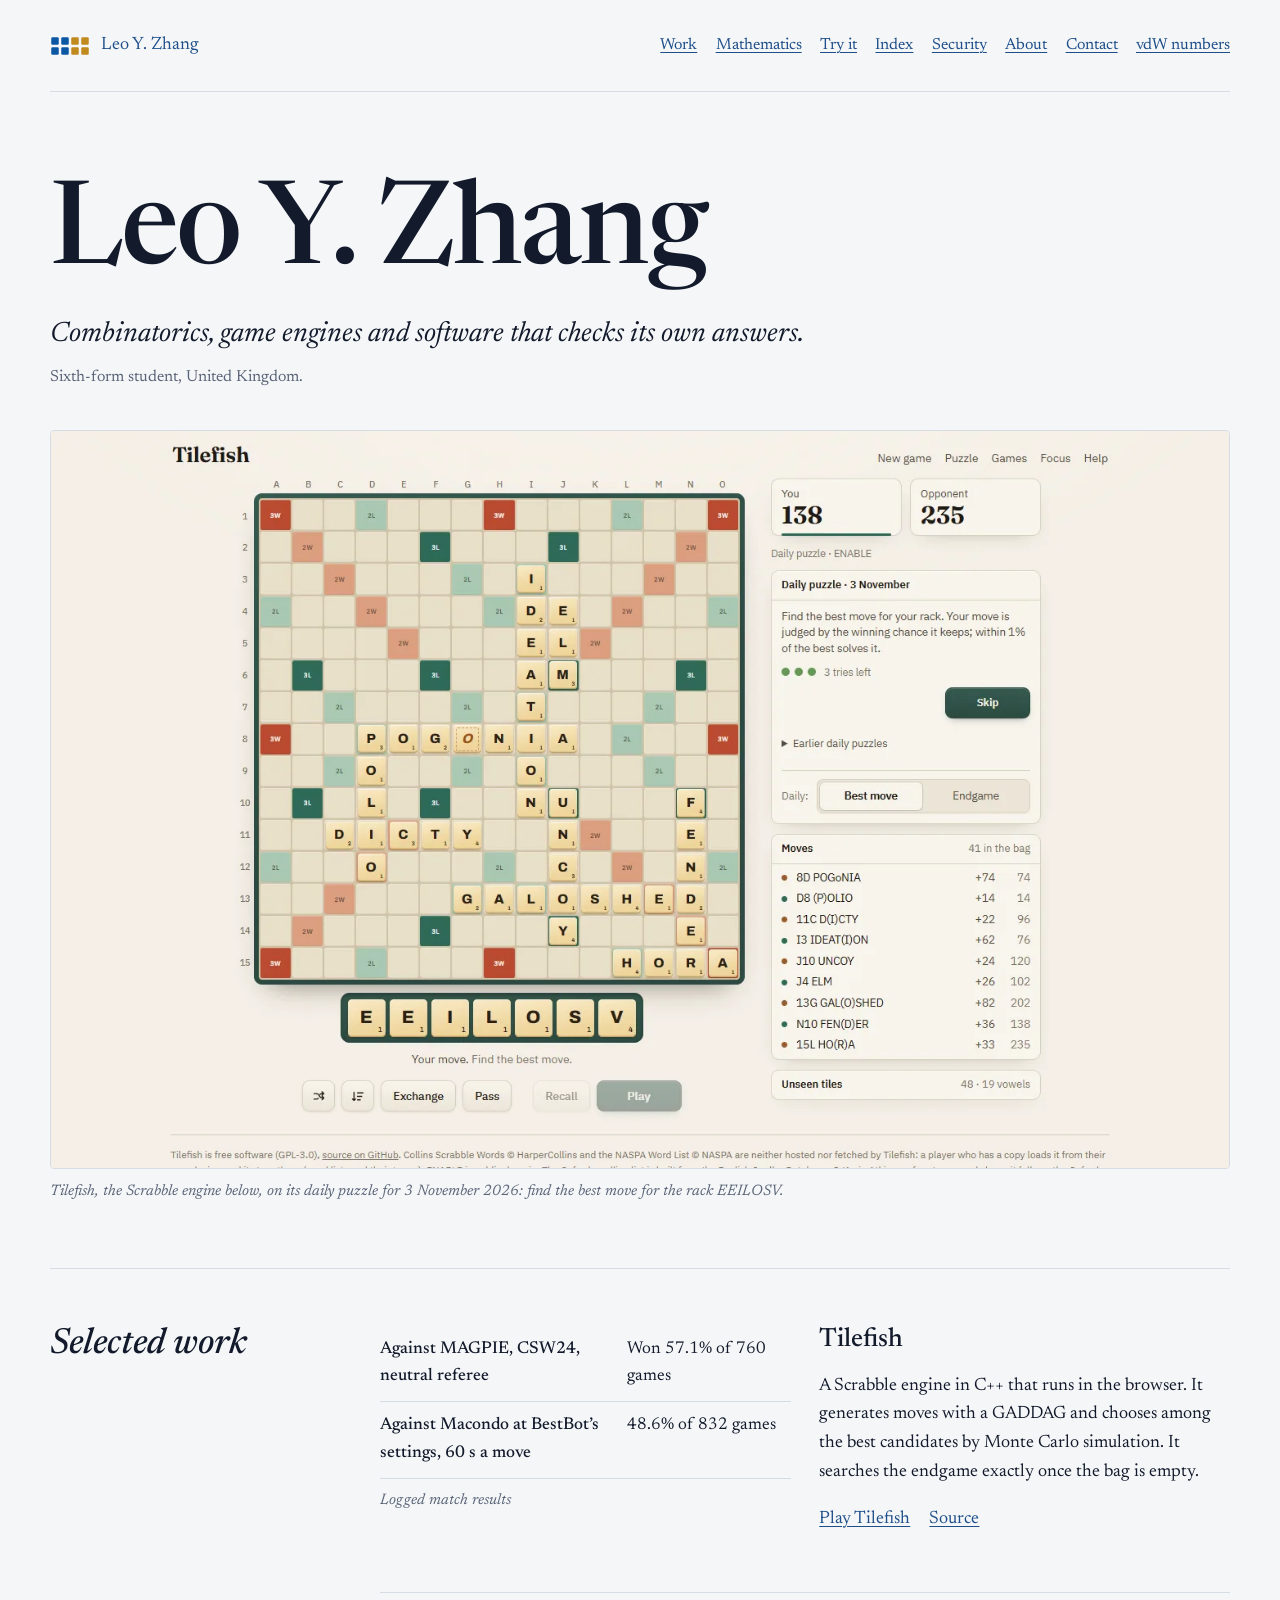
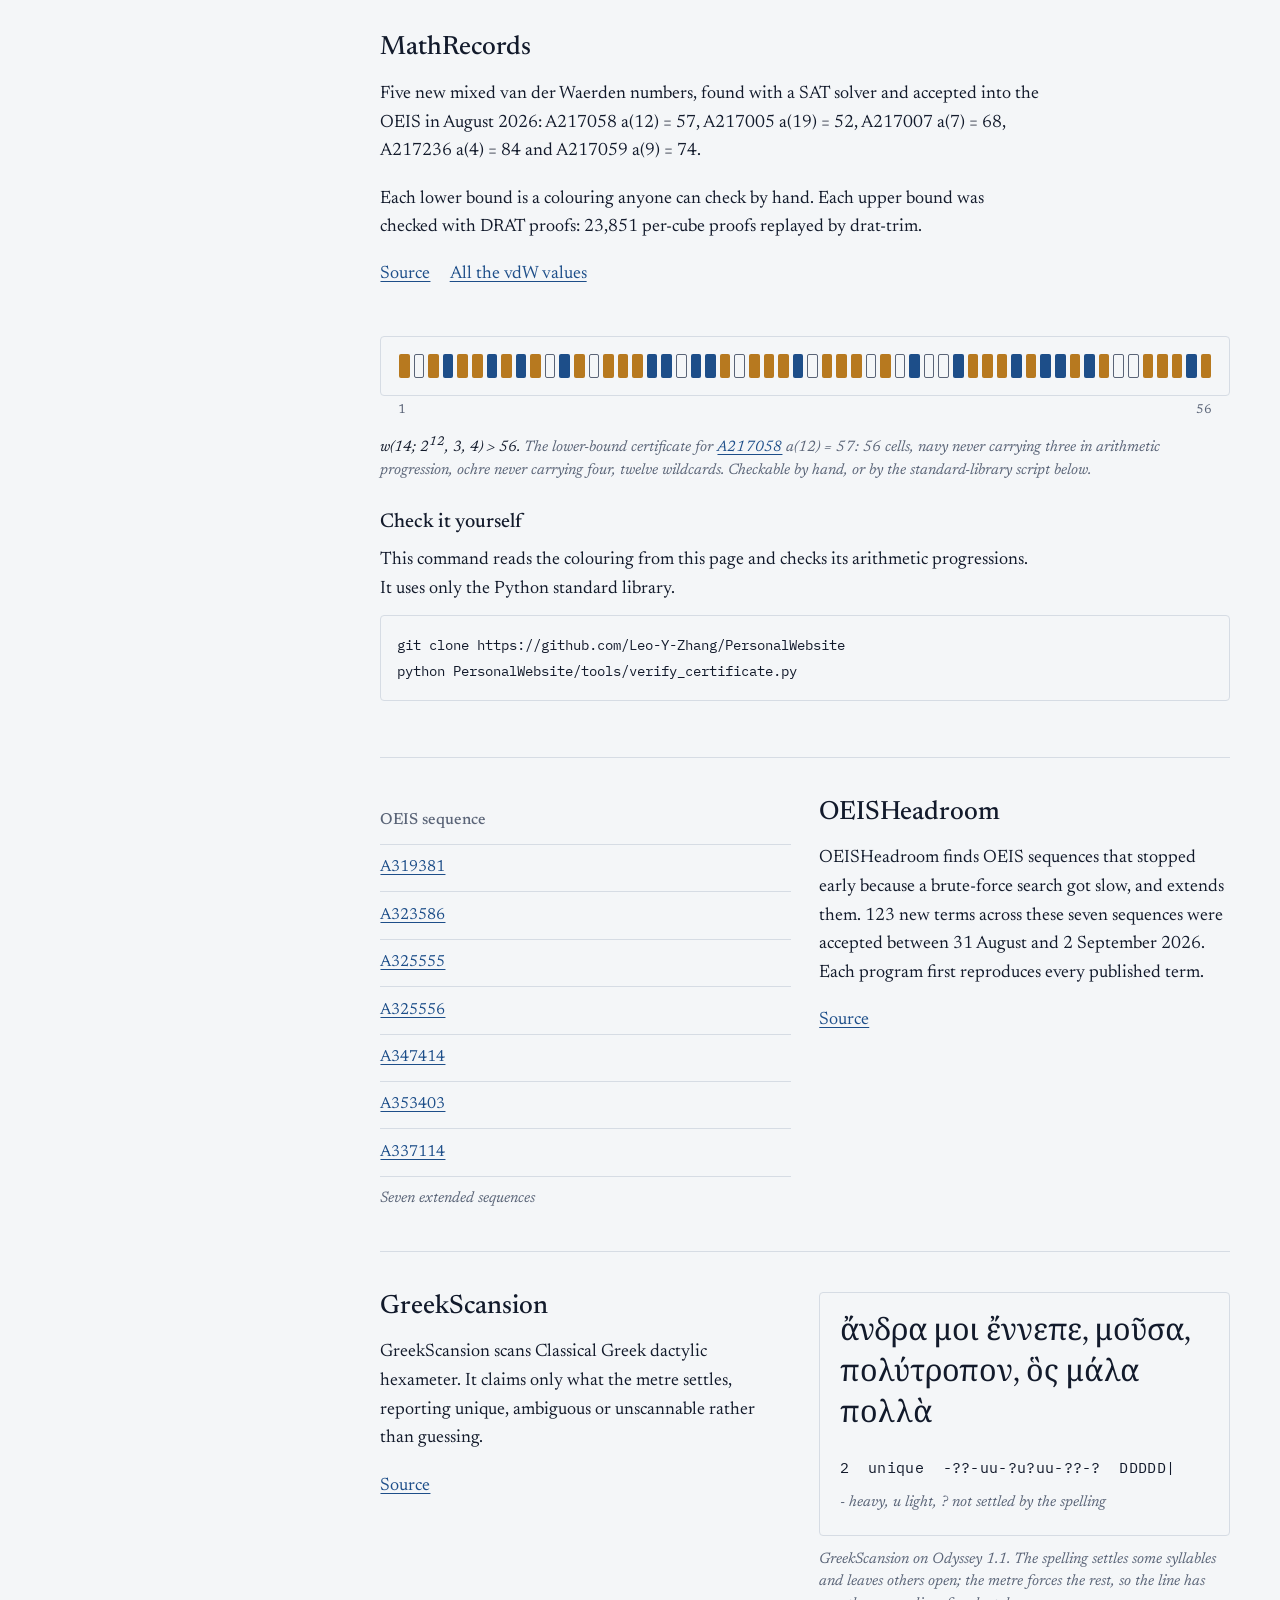
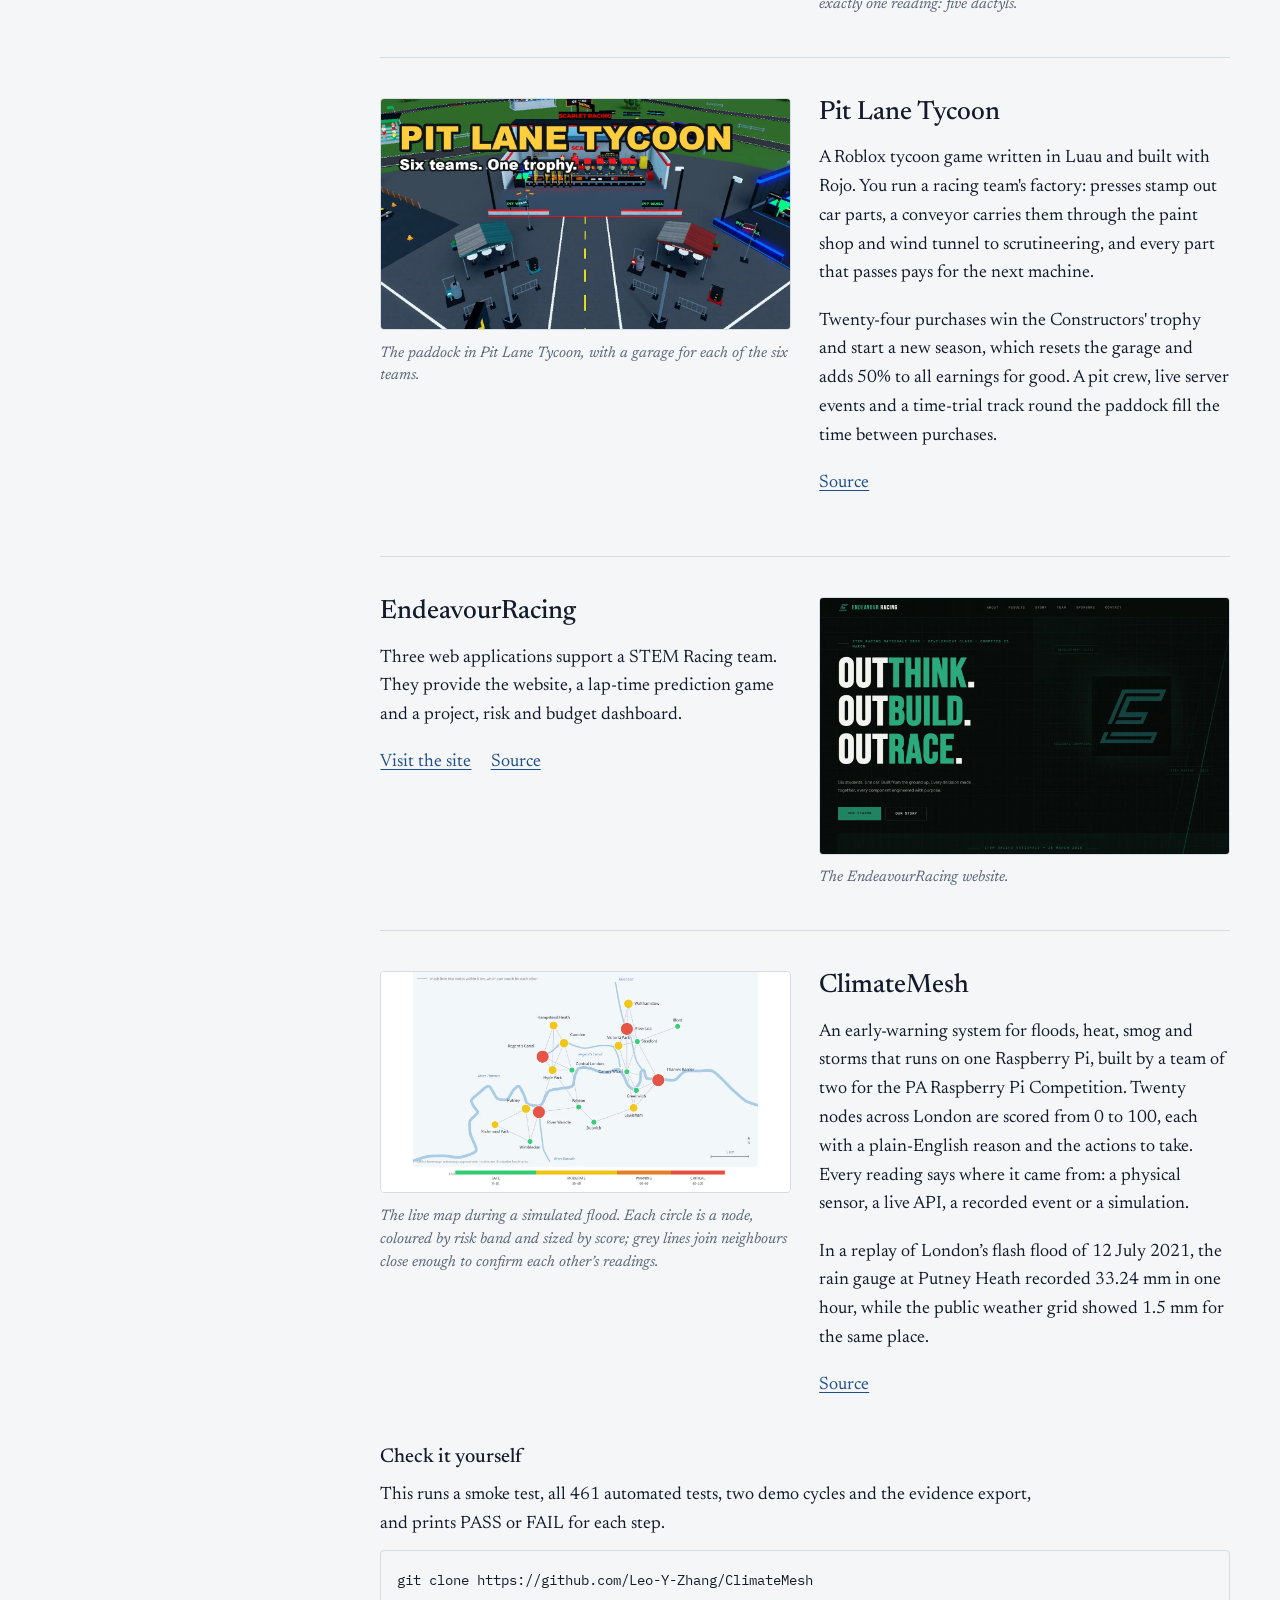
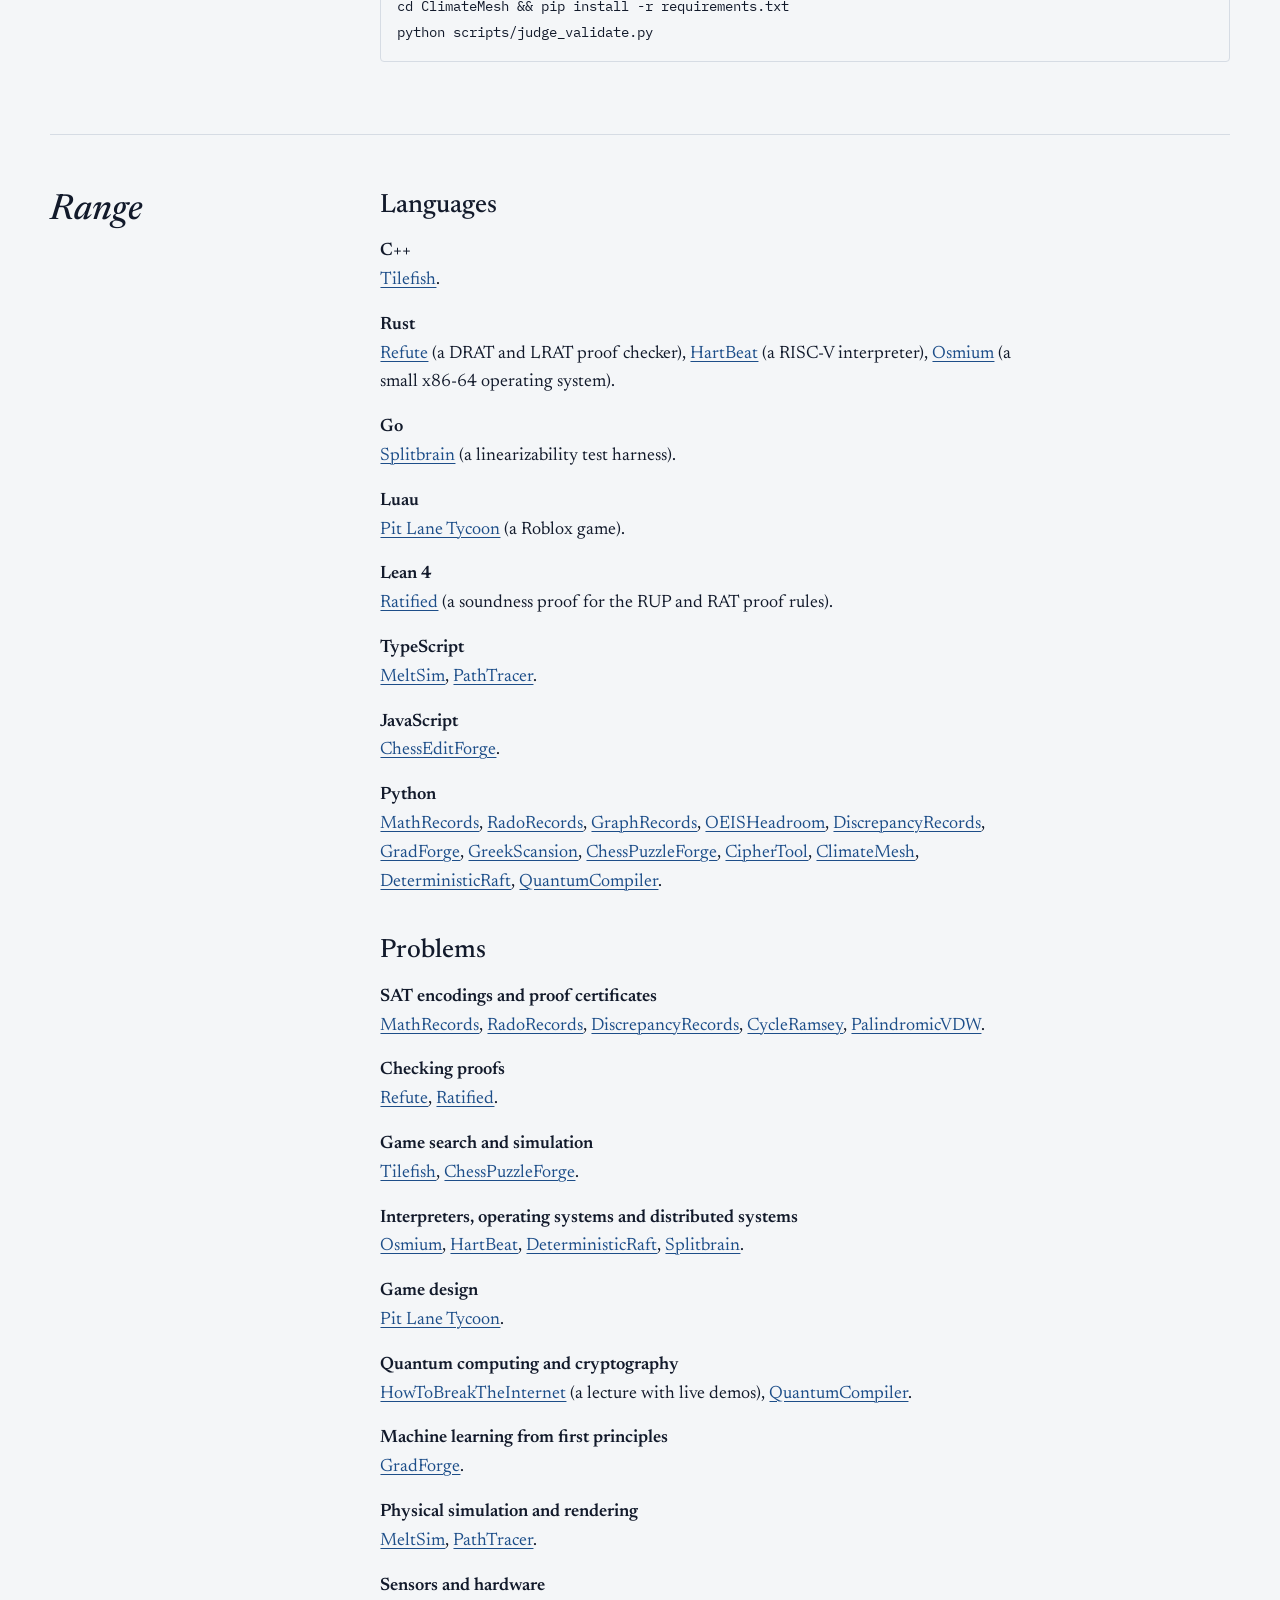
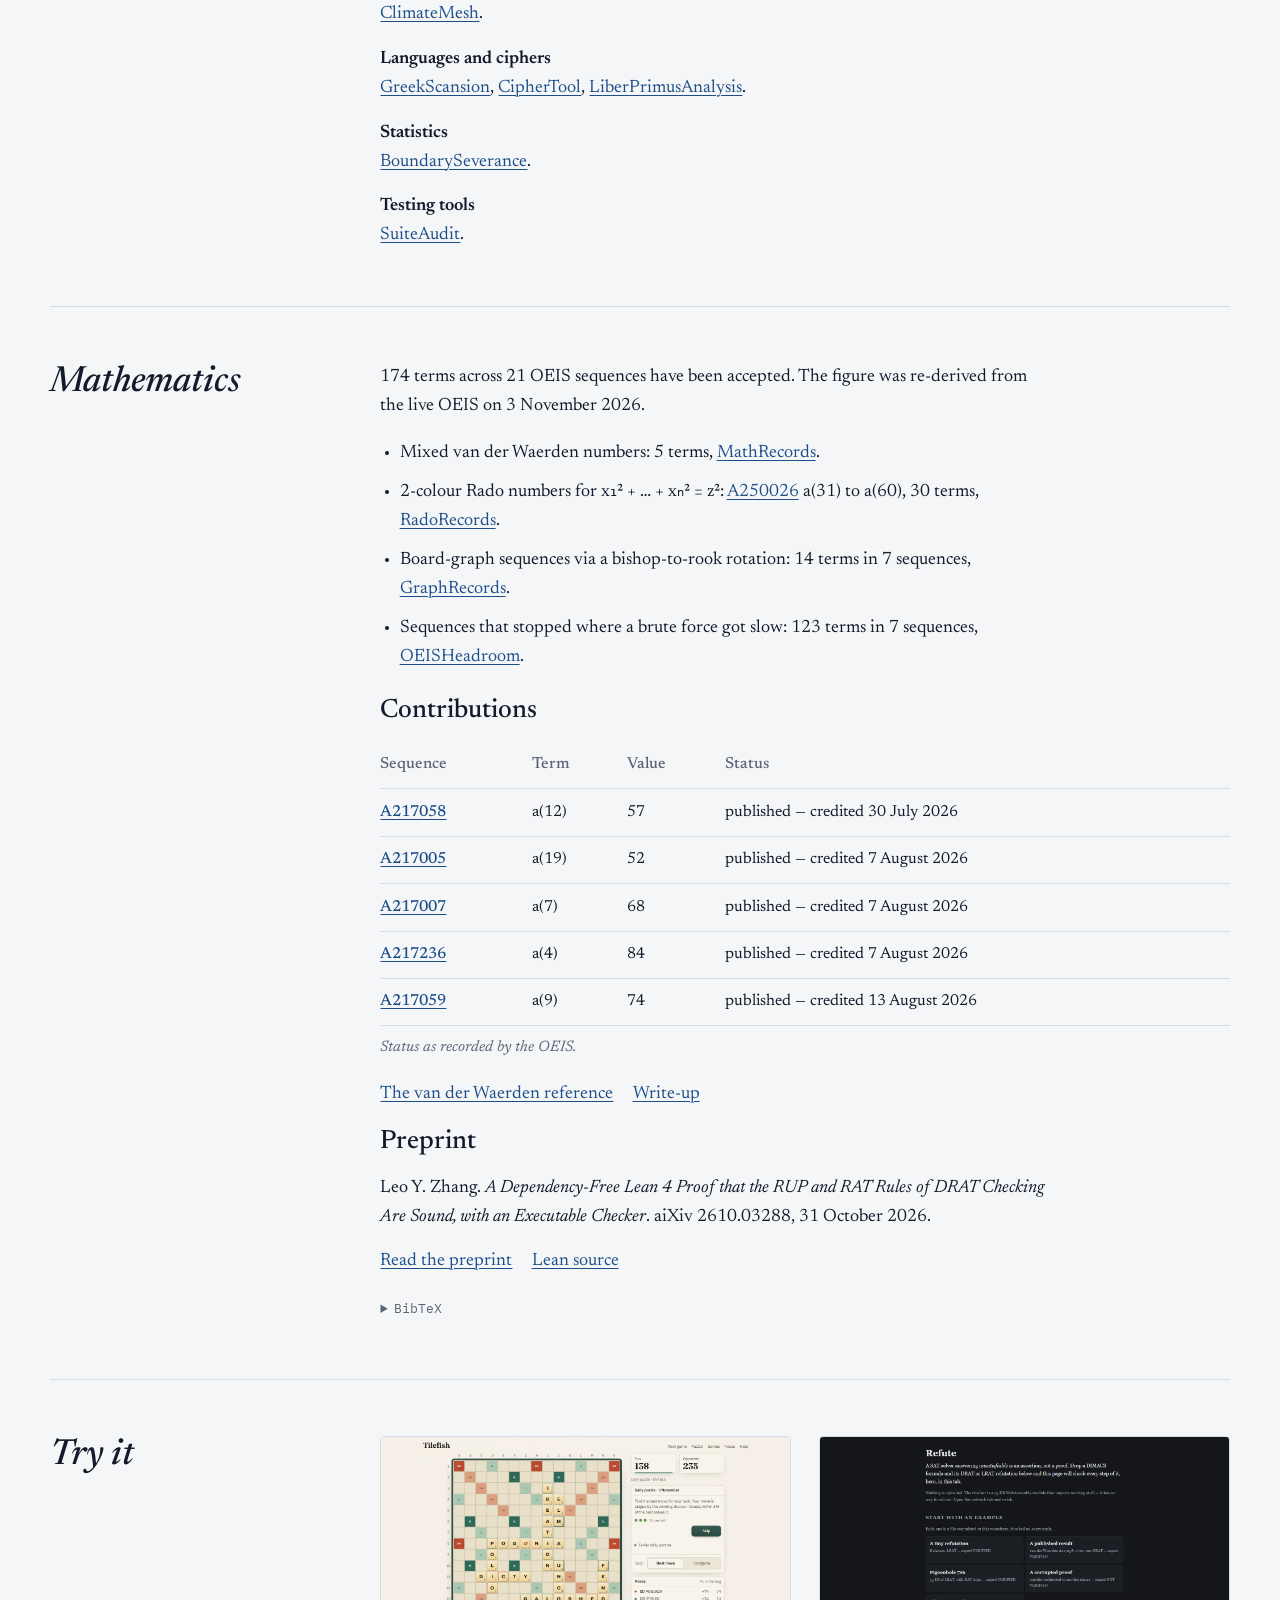
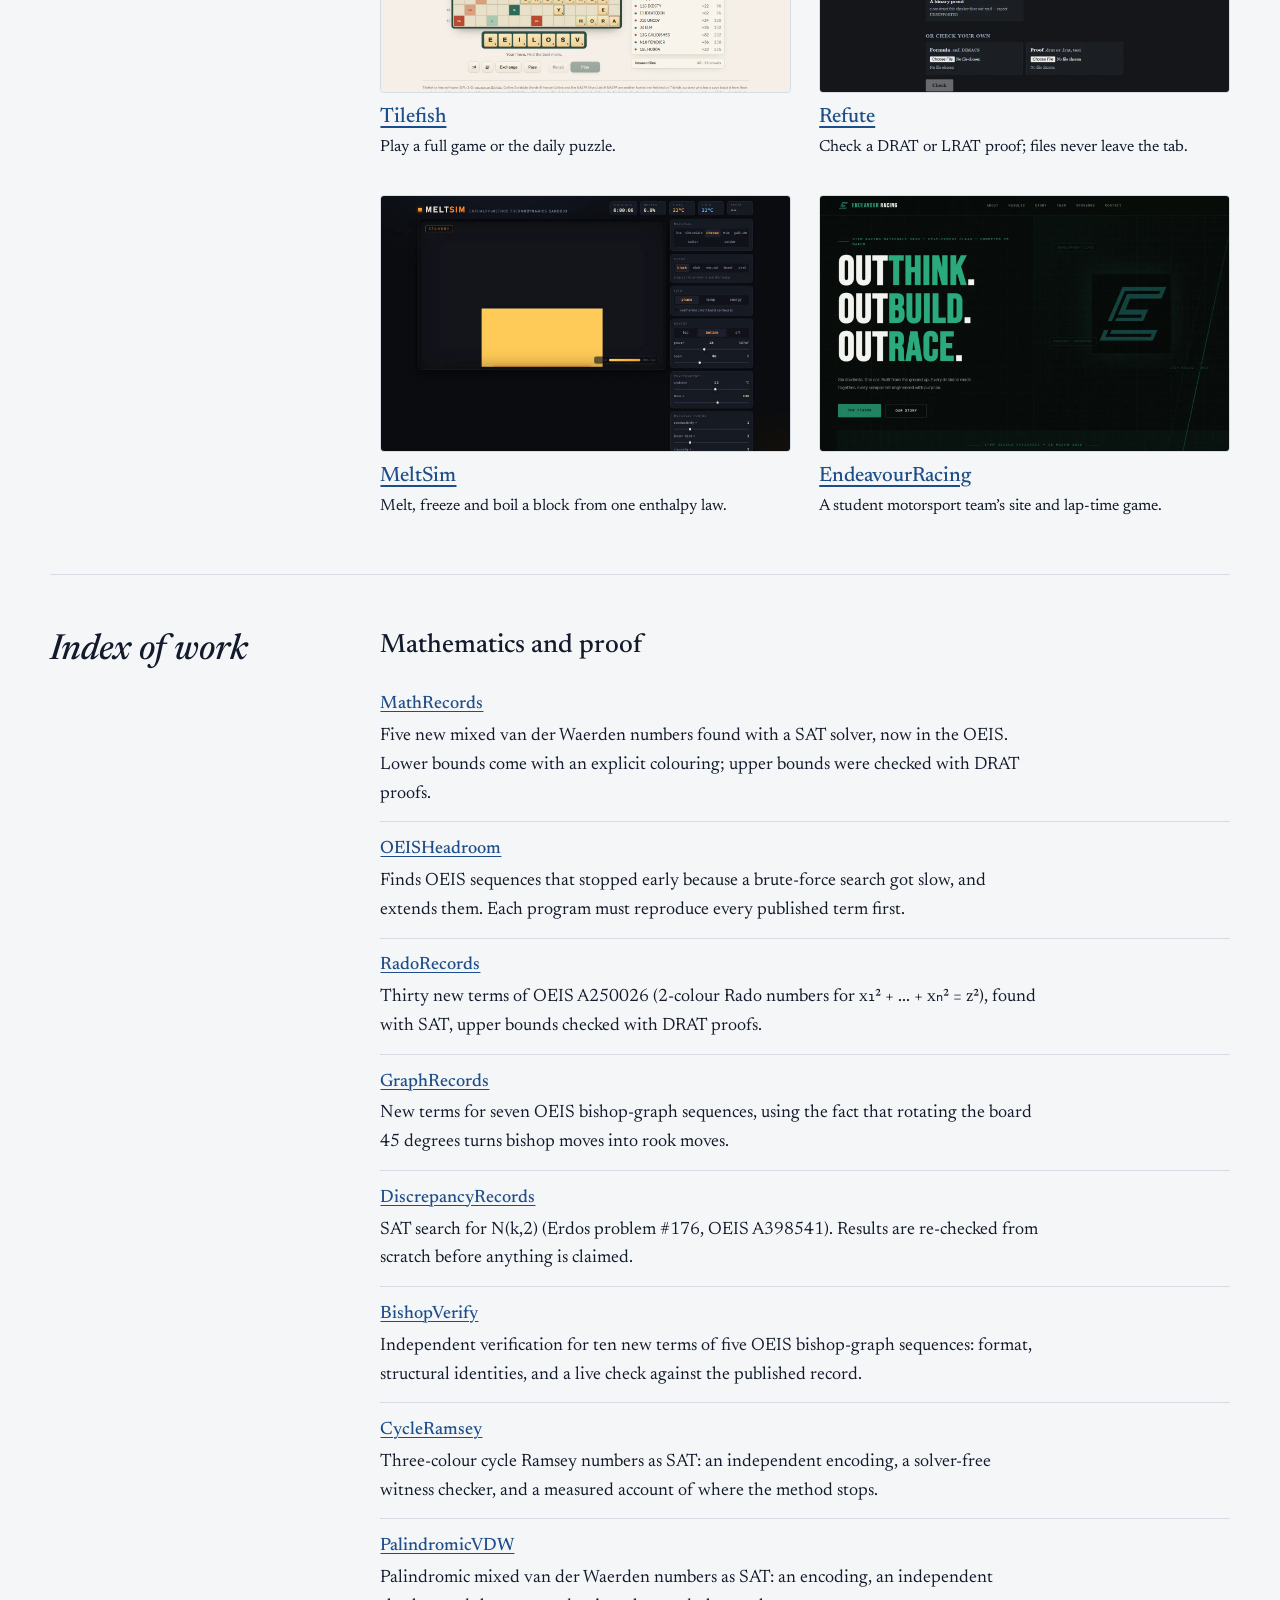
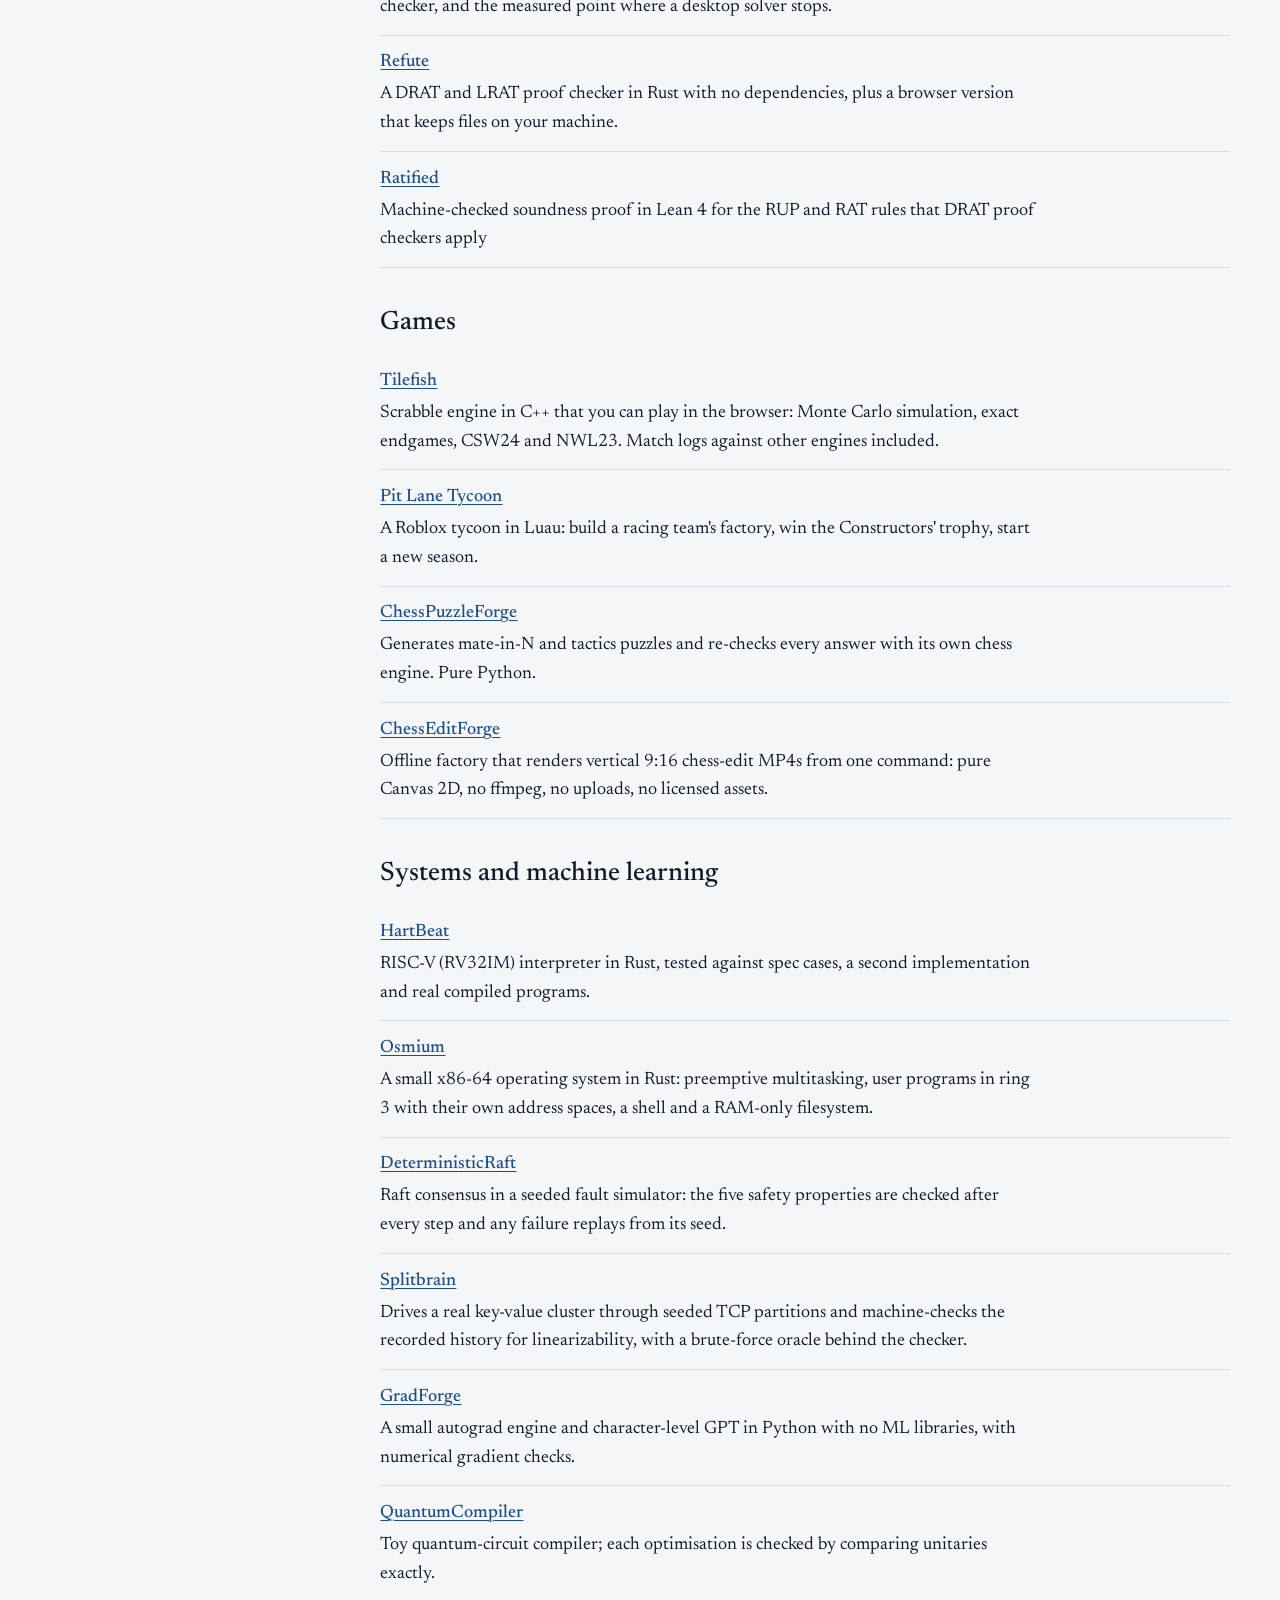
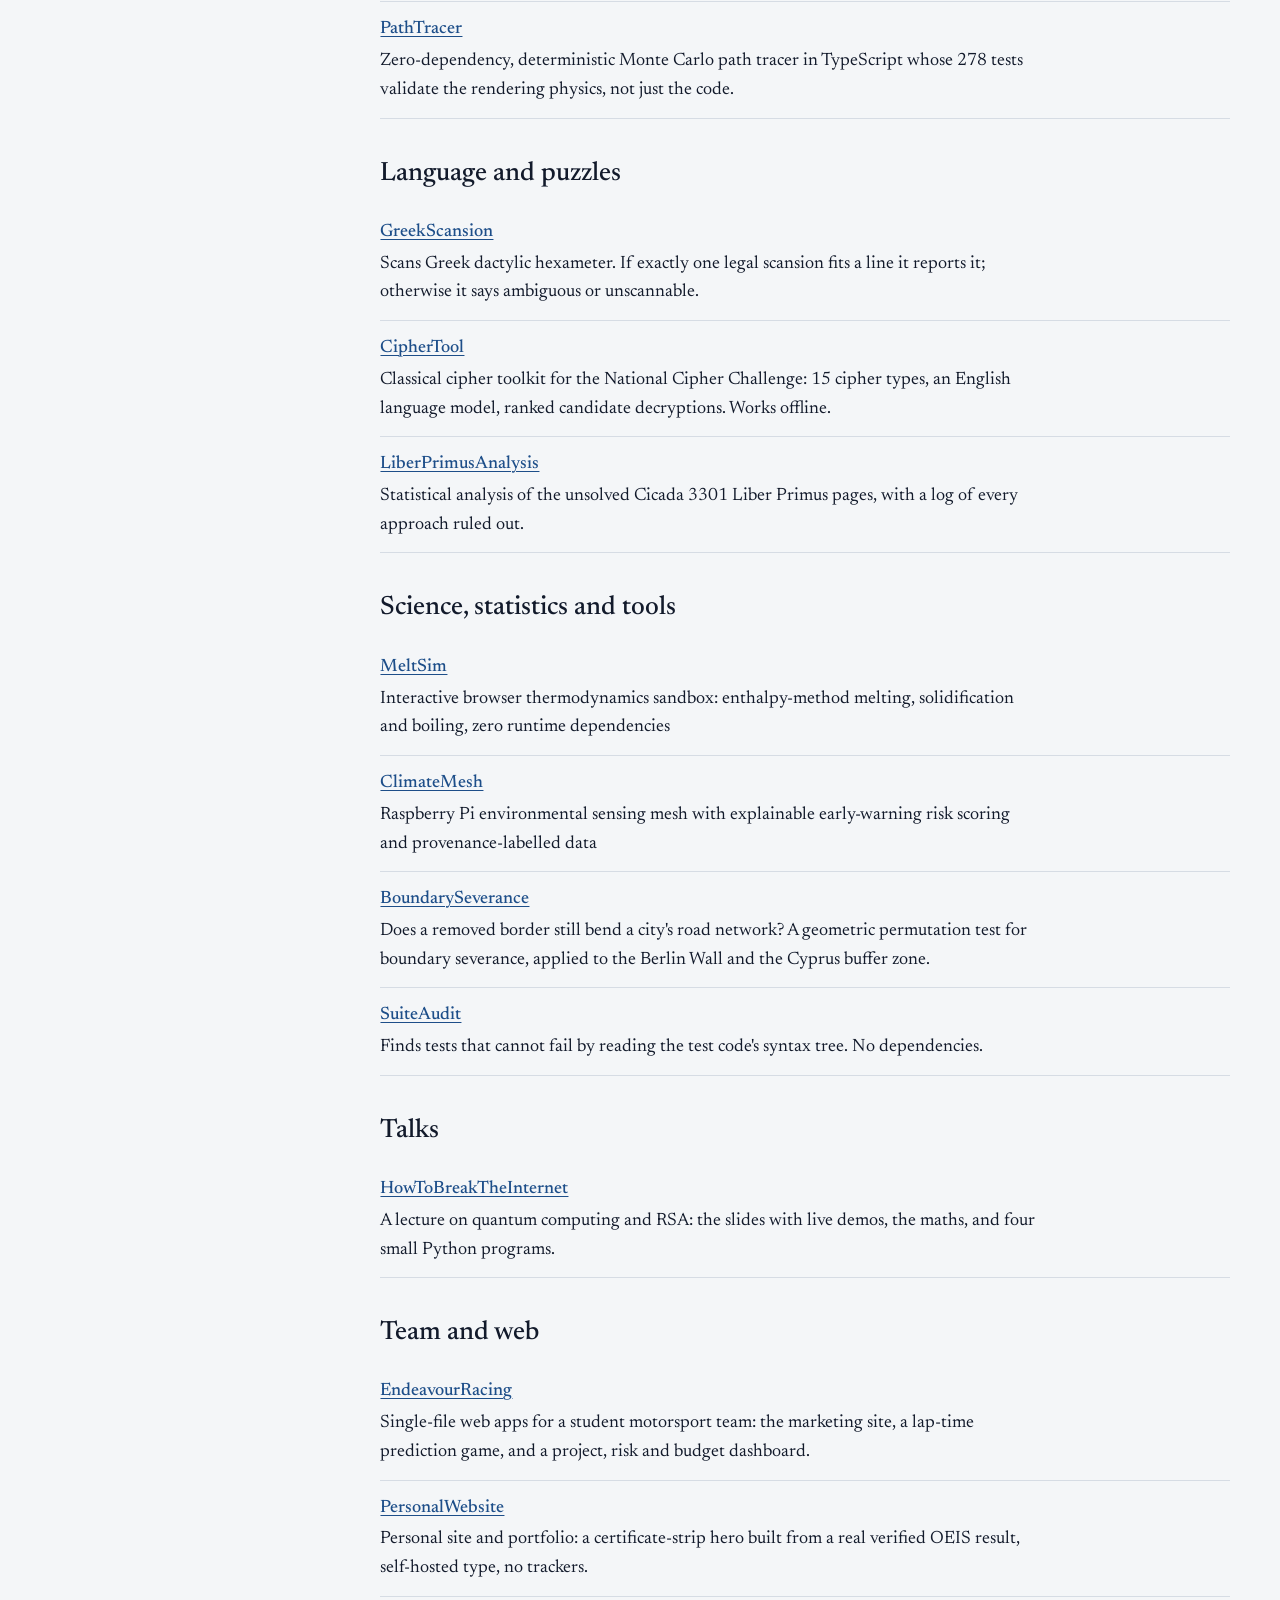
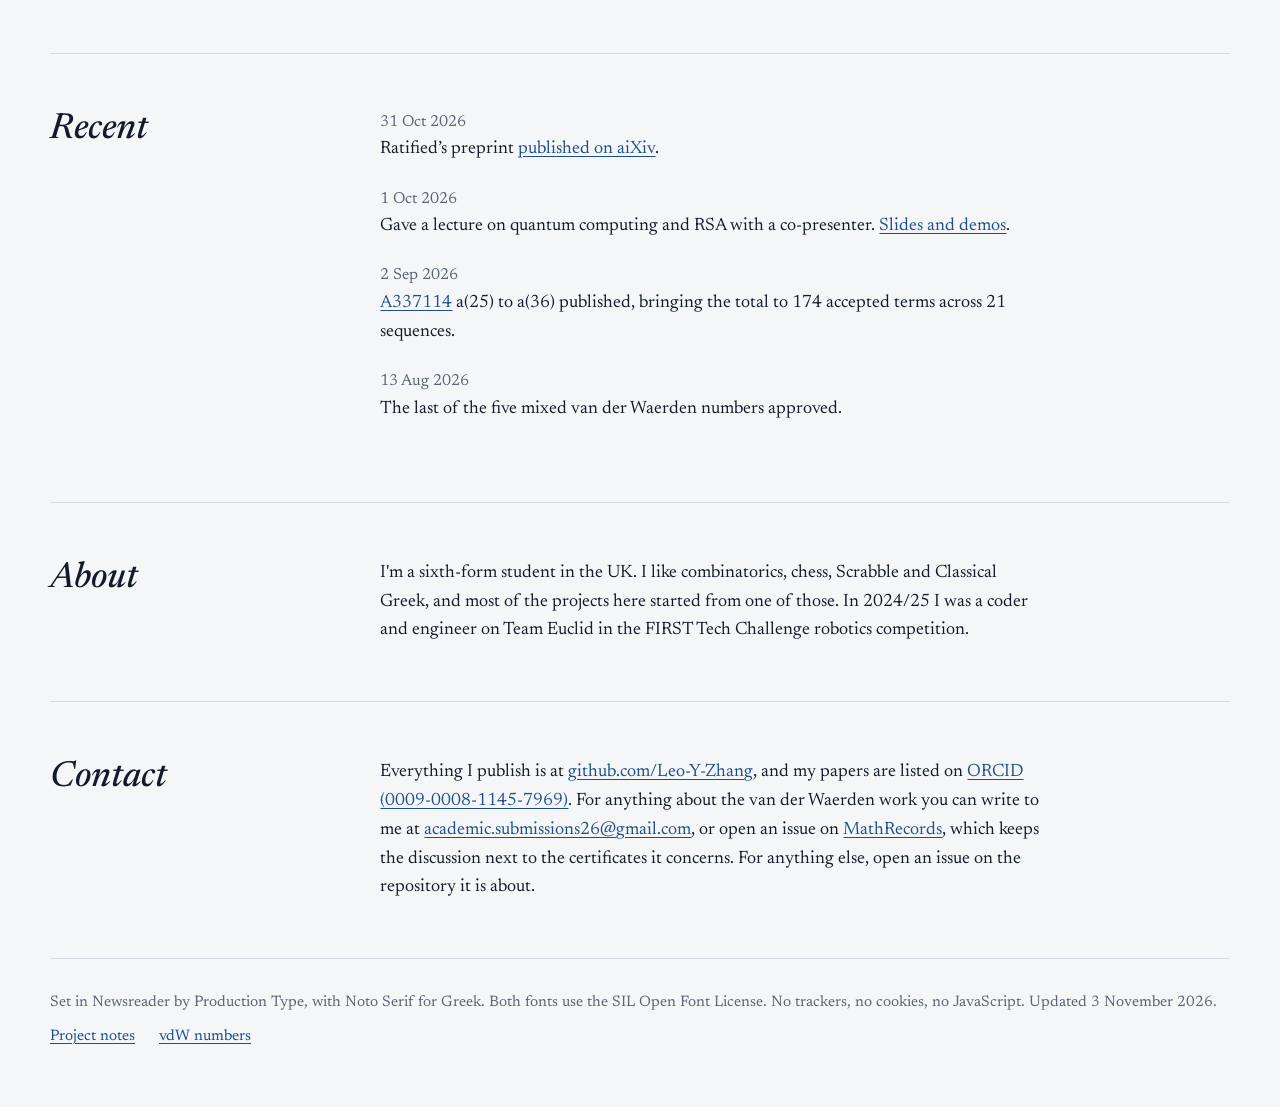
==== commit 5291897c: "Publish the security write-ups page (in progress) and link it from every page" ====
--- a/index.html
+++ b/index.html
@@ -30,7 +30,7 @@
 <header class="site-header">
   <a class="identity" href="./"><img class="mark" src="favicon.svg" width="40" height="40" alt="Eight-cell colouring mark" decoding="async" loading="lazy"><span>Leo Y. Zhang</span></a>
   <nav aria-label="Main navigation">
-    <a href="#work">Work</a> <a href="#mathematics">Mathematics</a> <a href="#try-it">Try it</a> <a href="#index">Index</a> <a href="#about">About</a> <a href="#contact">Contact</a> <a href="vdw.html">vdW numbers</a>
+    <a href="#work">Work</a> <a href="#mathematics">Mathematics</a> <a href="#try-it">Try it</a> <a href="#index">Index</a> <a href="security.html">Security</a> <a href="#about">About</a> <a href="#contact">Contact</a> <a href="vdw.html">vdW numbers</a>
   </nav>
 </header>
 <main id="main">
--- a/style.css
+++ b/style.css
@@ -283,3 +283,10 @@
 details.bibtex summary:focus-visible { outline: 2px solid var(--navy); outline-offset: 2px; }
 details.bibtex pre { margin-top: 0.5rem; white-space: pre; overflow-wrap: normal; }
 @media print, (max-width: 700px) { details.bibtex pre { white-space: pre-wrap; } }
+
+.security-page article { max-width: 66ch; }
+.security-page article + article { margin-top: 2.5rem; padding-top: 2.5rem; border-top: 1px solid var(--hairline); }
+.security-page .writeup-meta { color: var(--slate); font-size: 1rem; }
+.security-page h4 { margin-top: 1.75rem; }
+.security-page h5 { margin: 1.25rem 0 0.75rem; font-size: 1.125rem; font-weight: 500; line-height: 1.15; }
+.security-page ol { padding-left: 1.2rem; margin: 0 0 1.5rem; max-width: 66ch; }
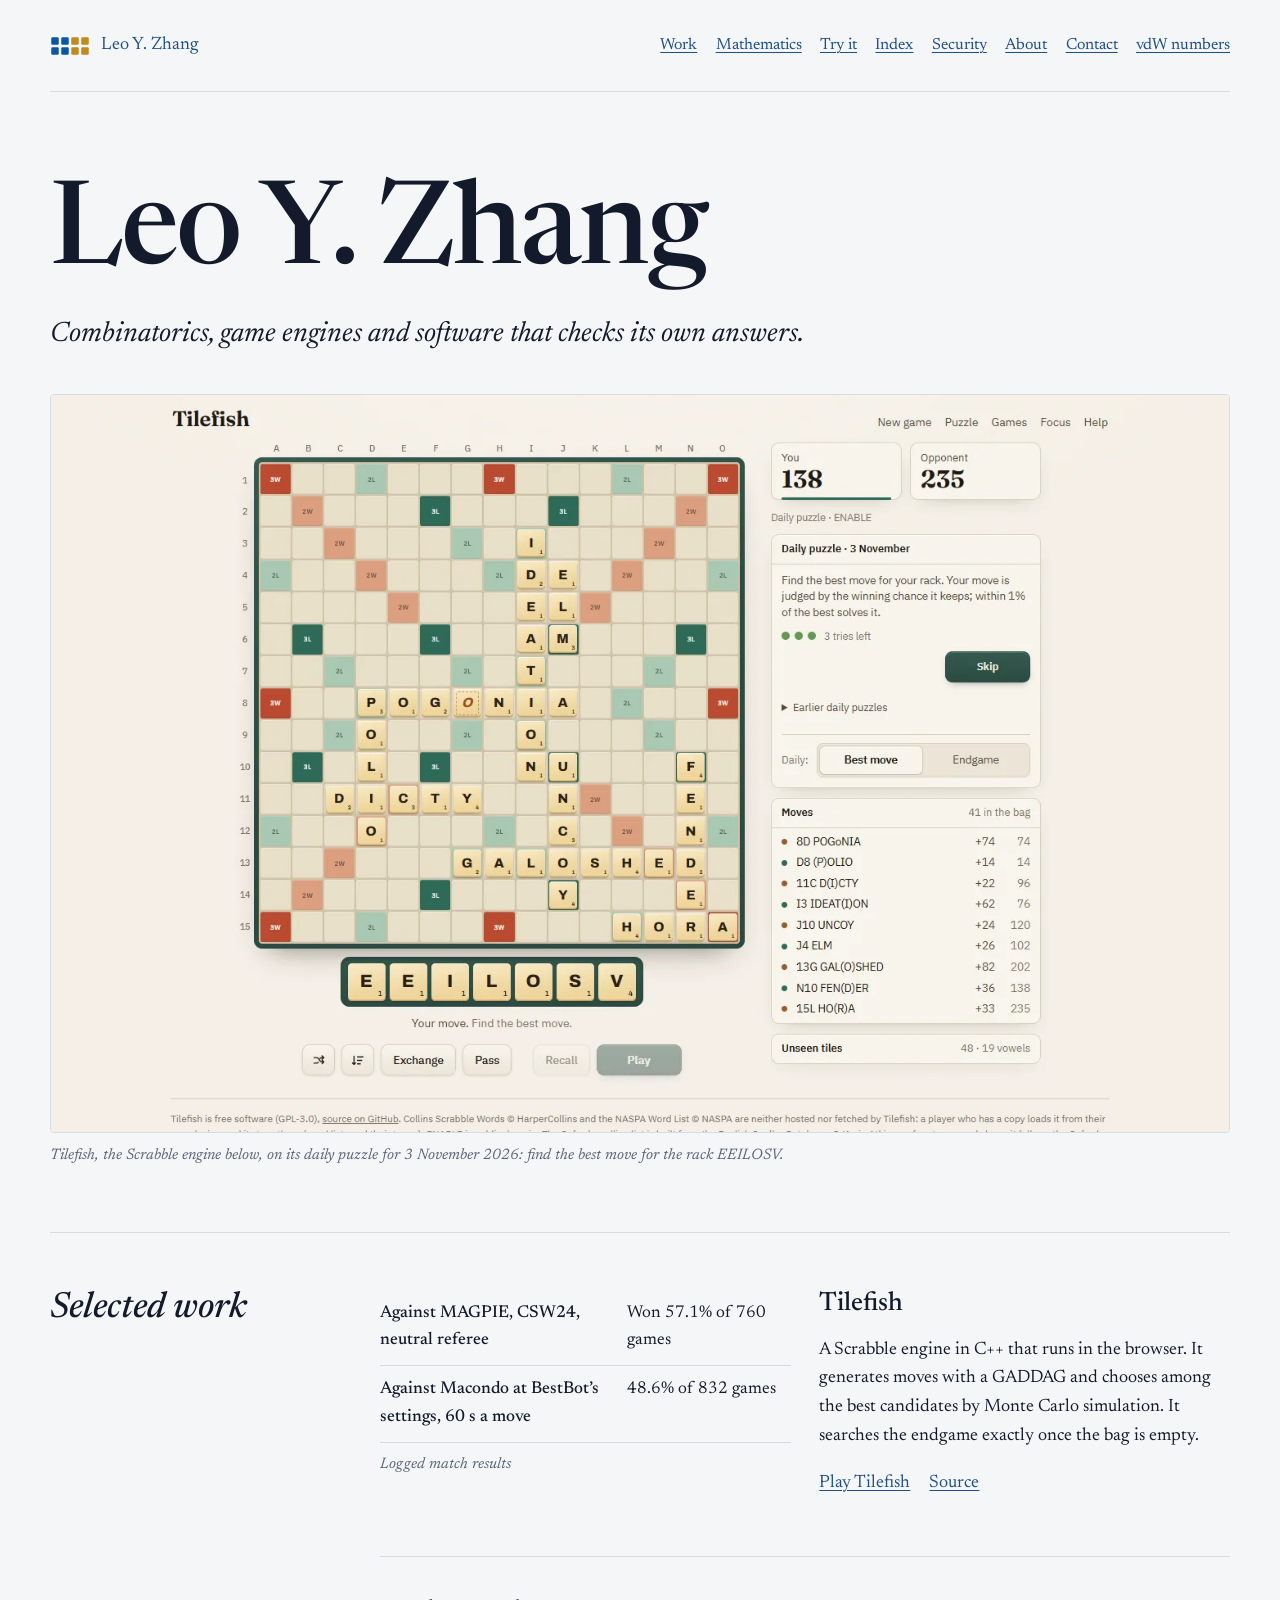
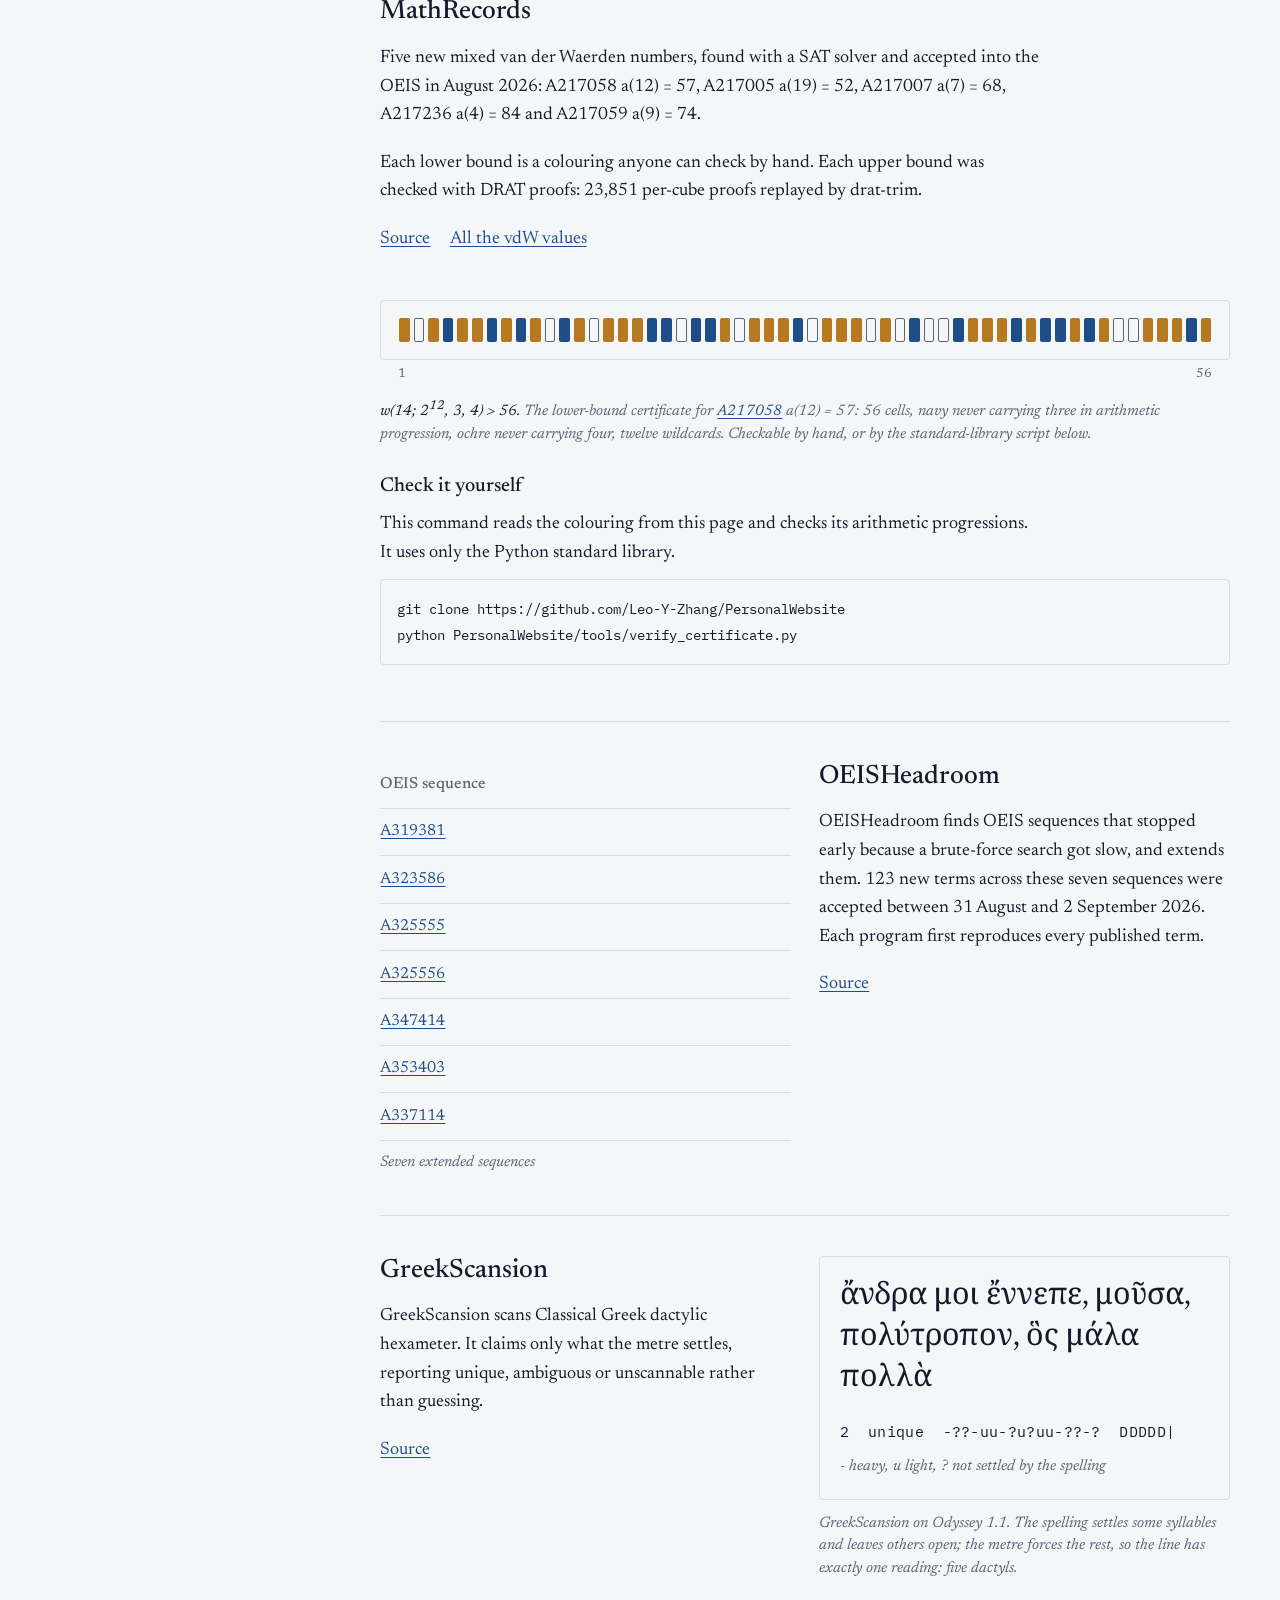
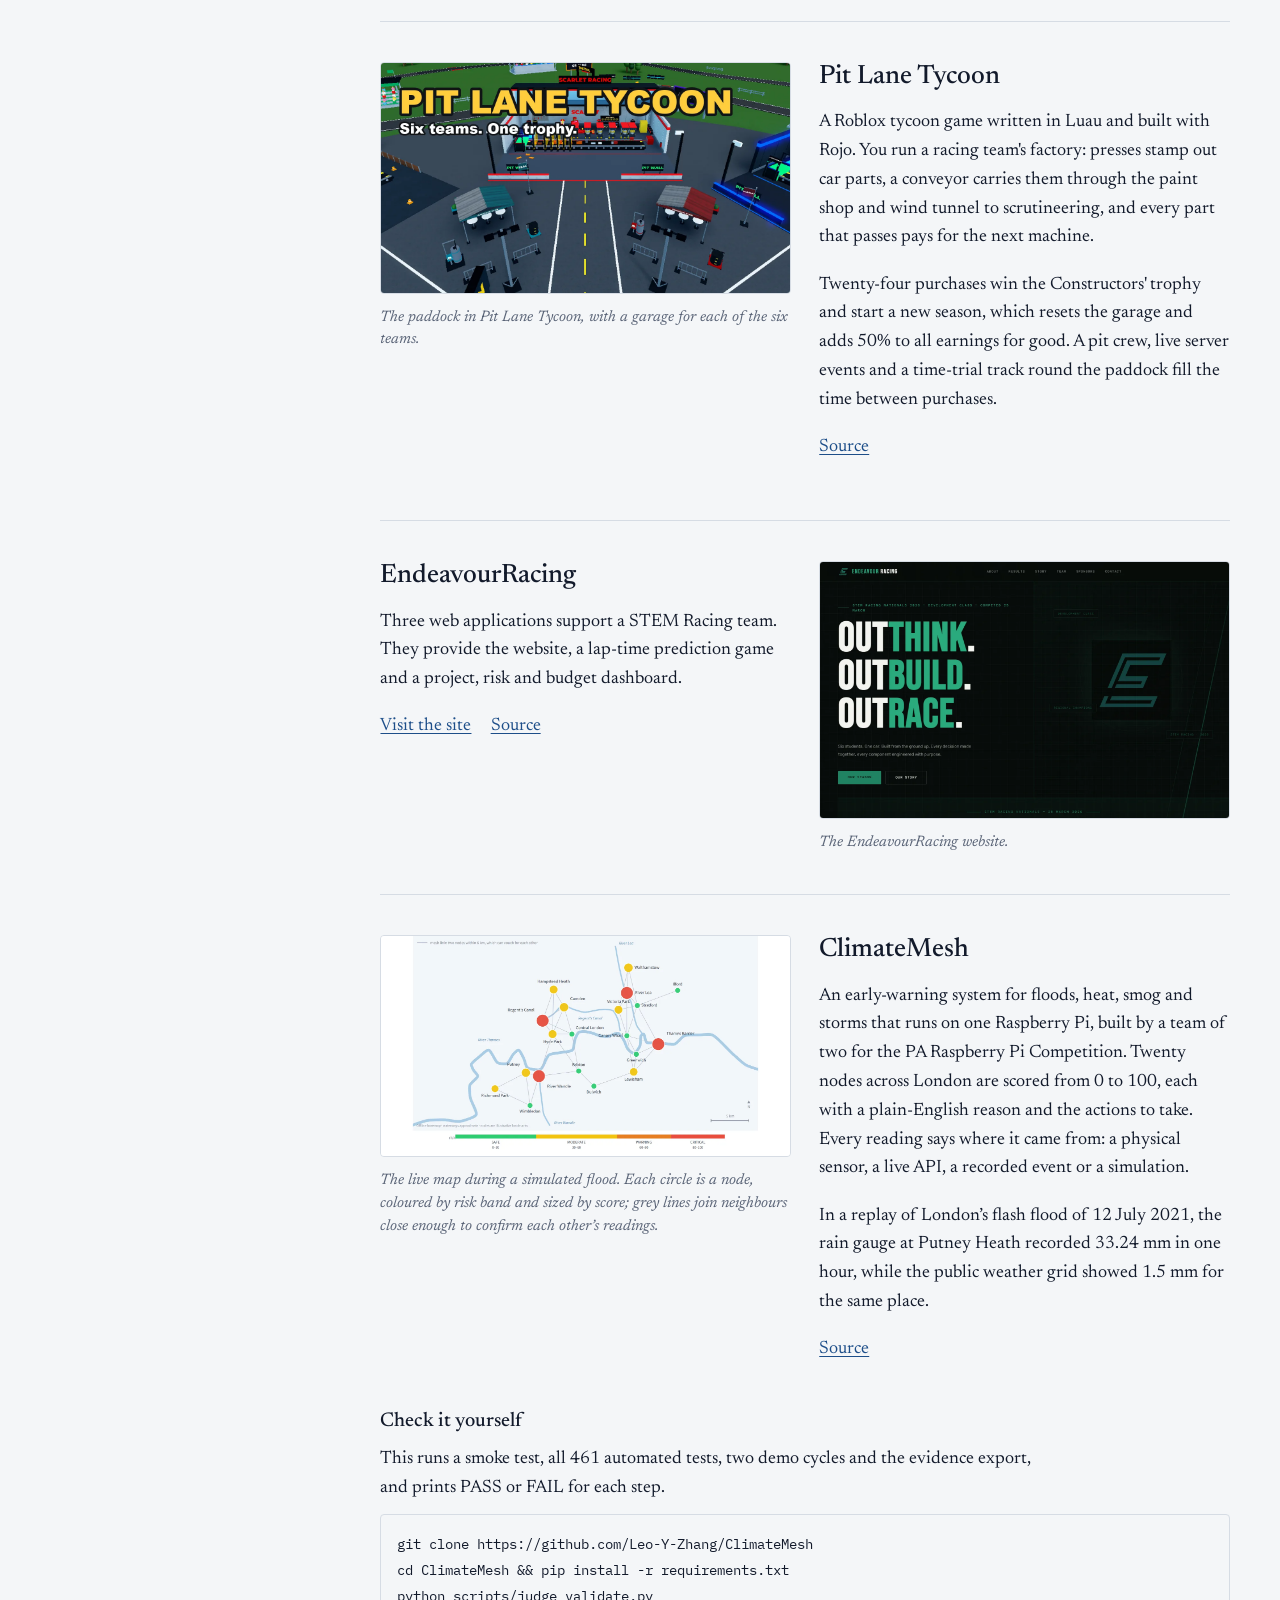
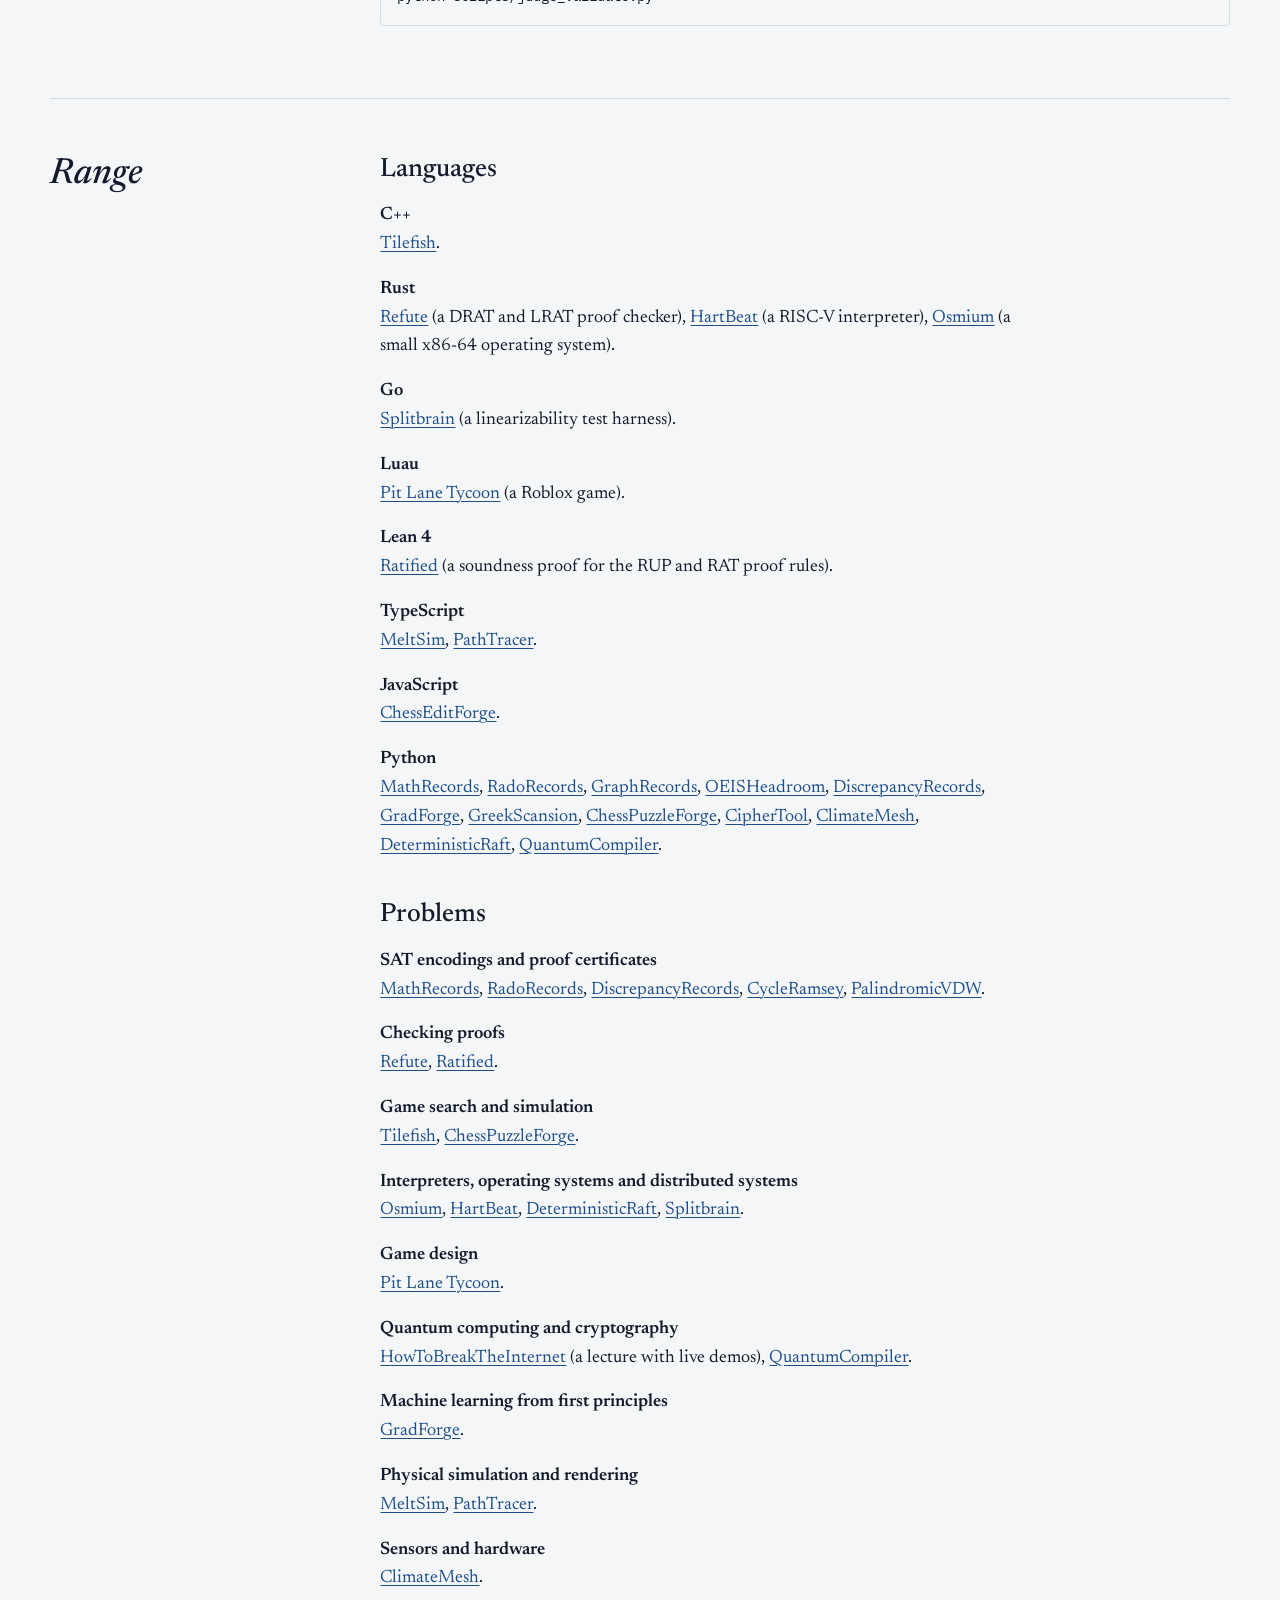
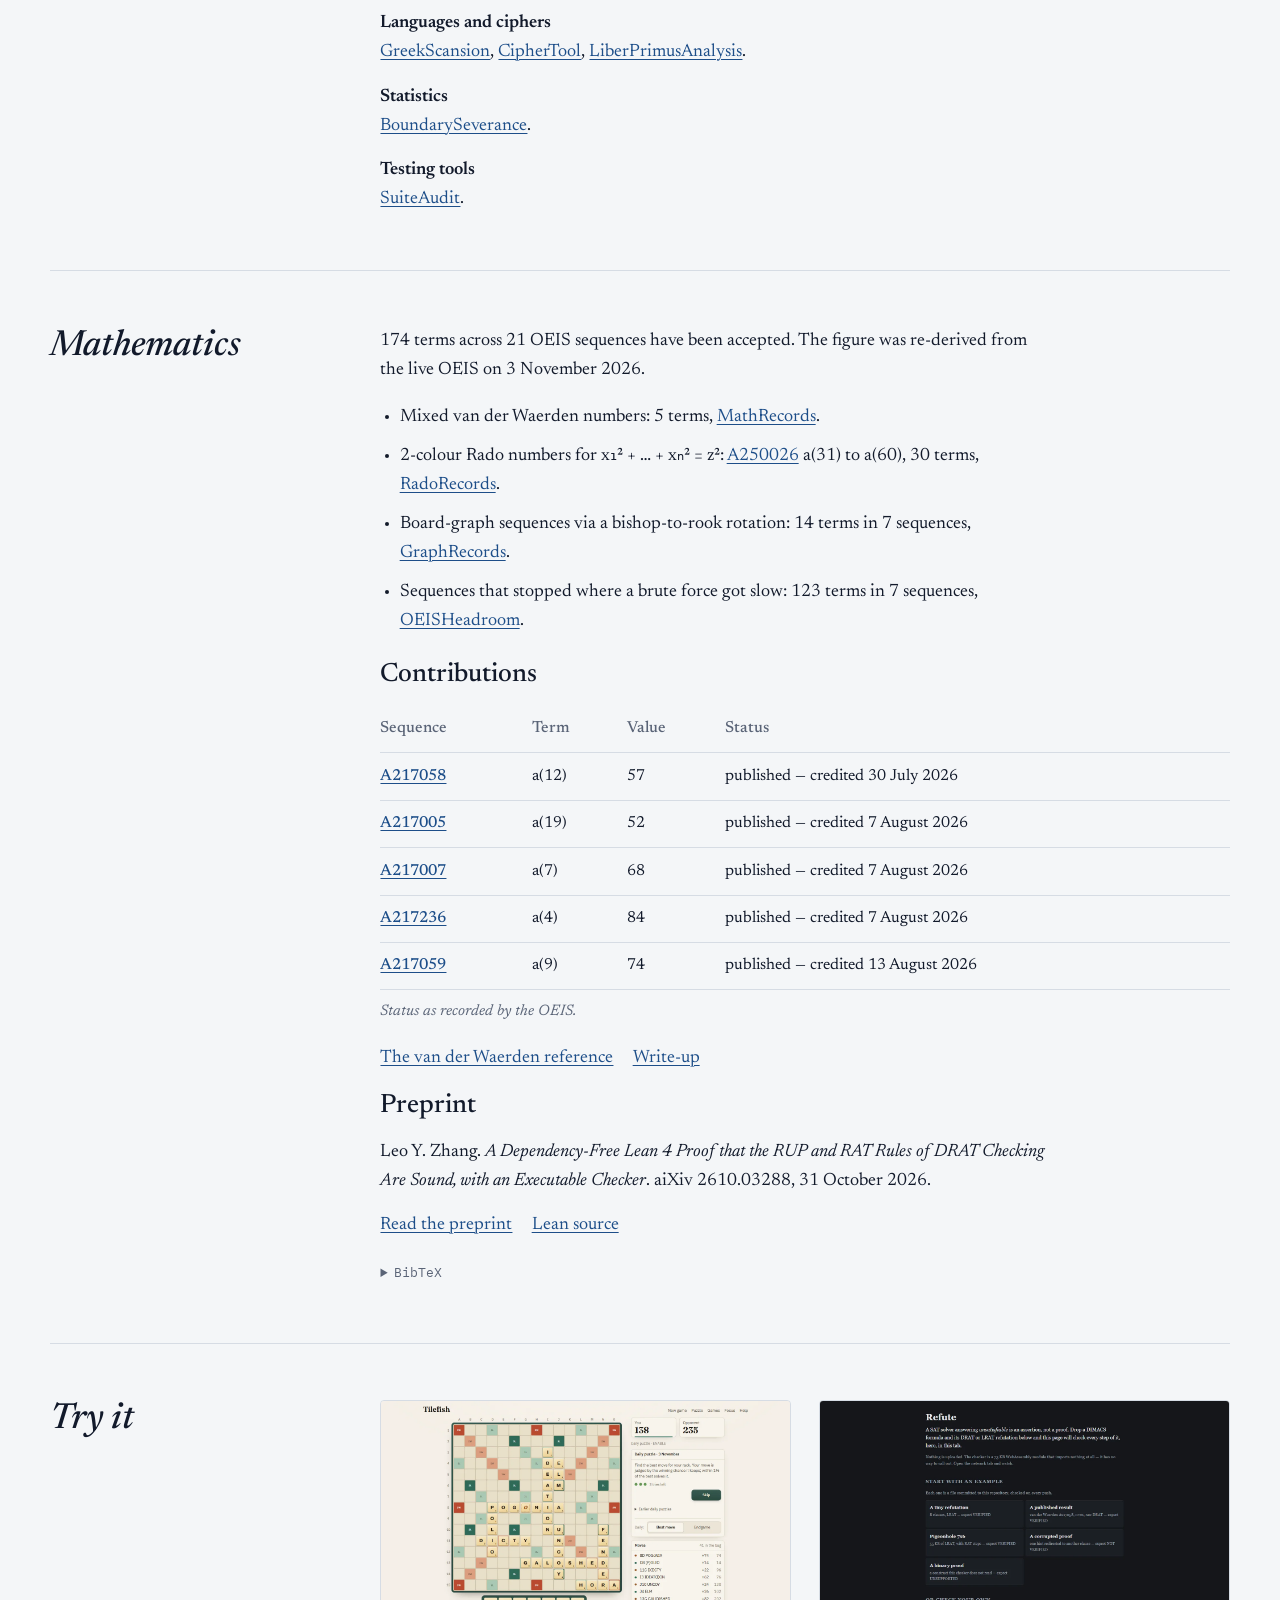
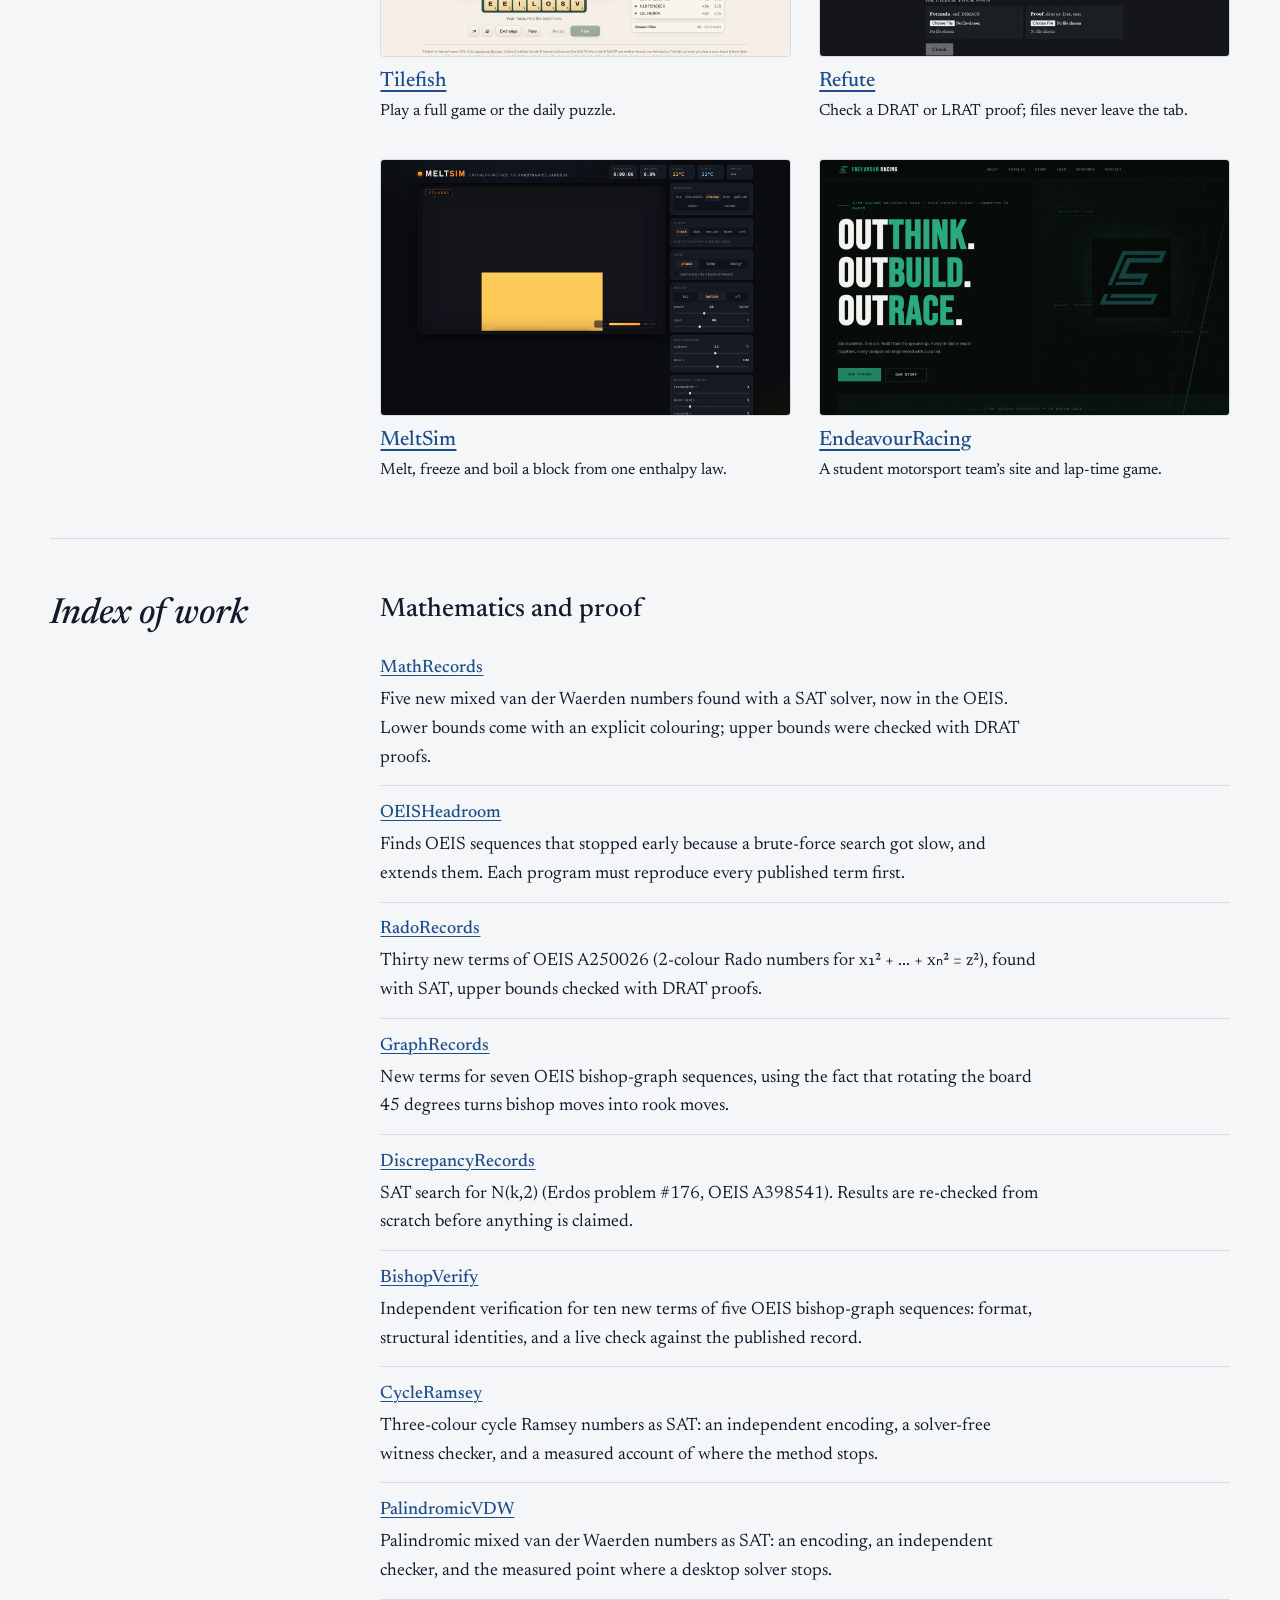
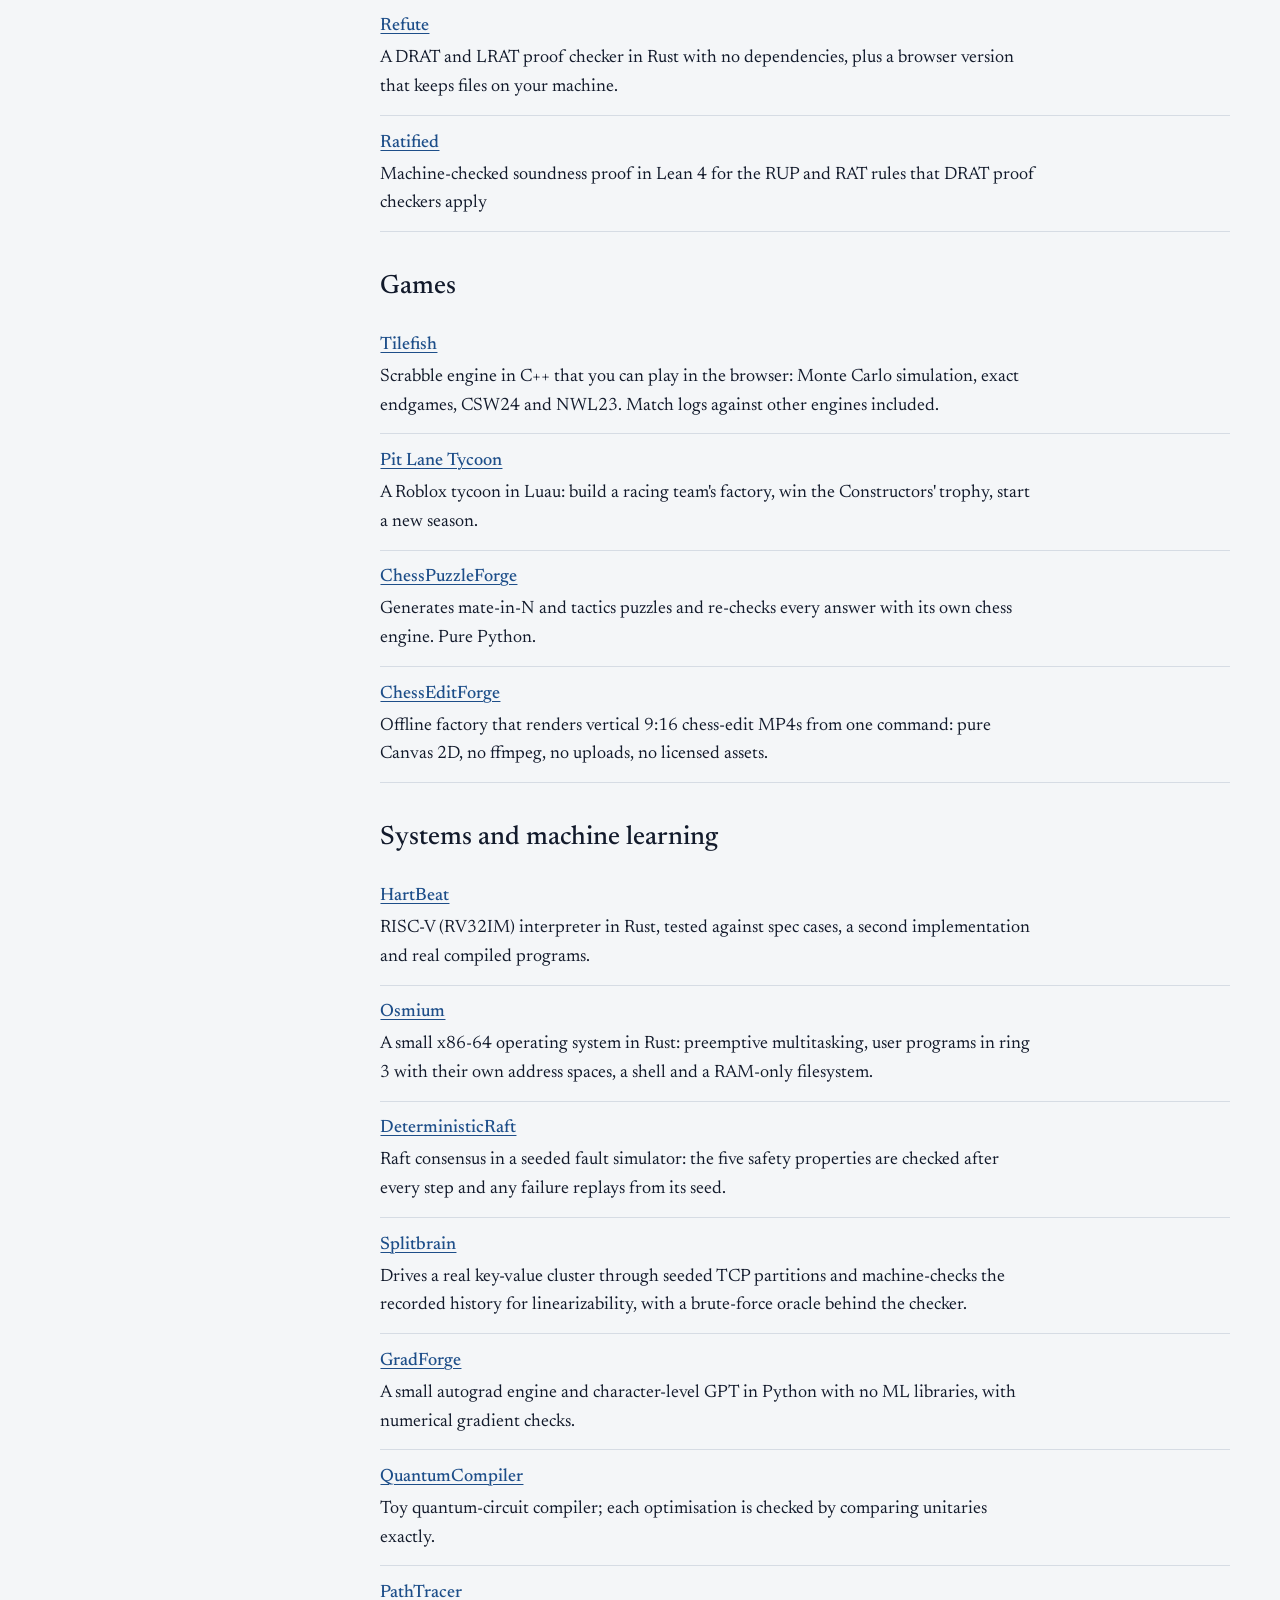
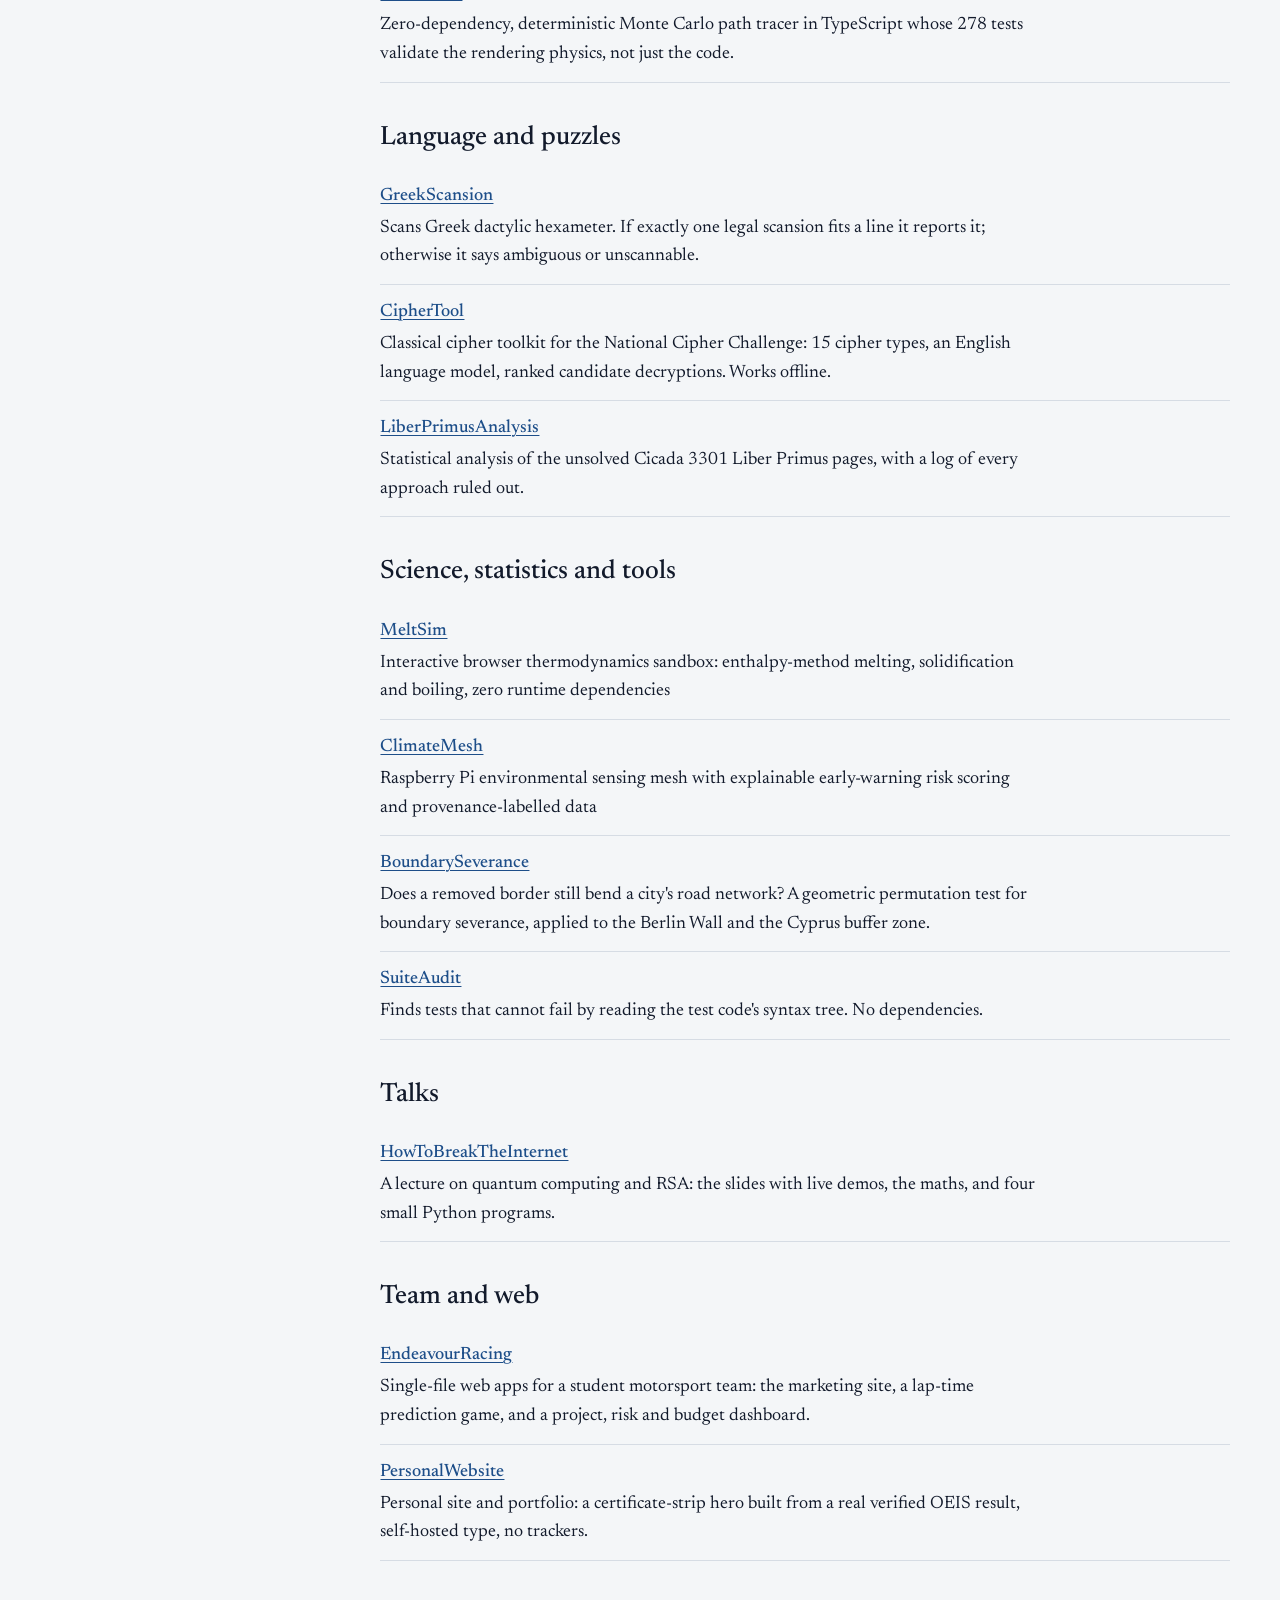
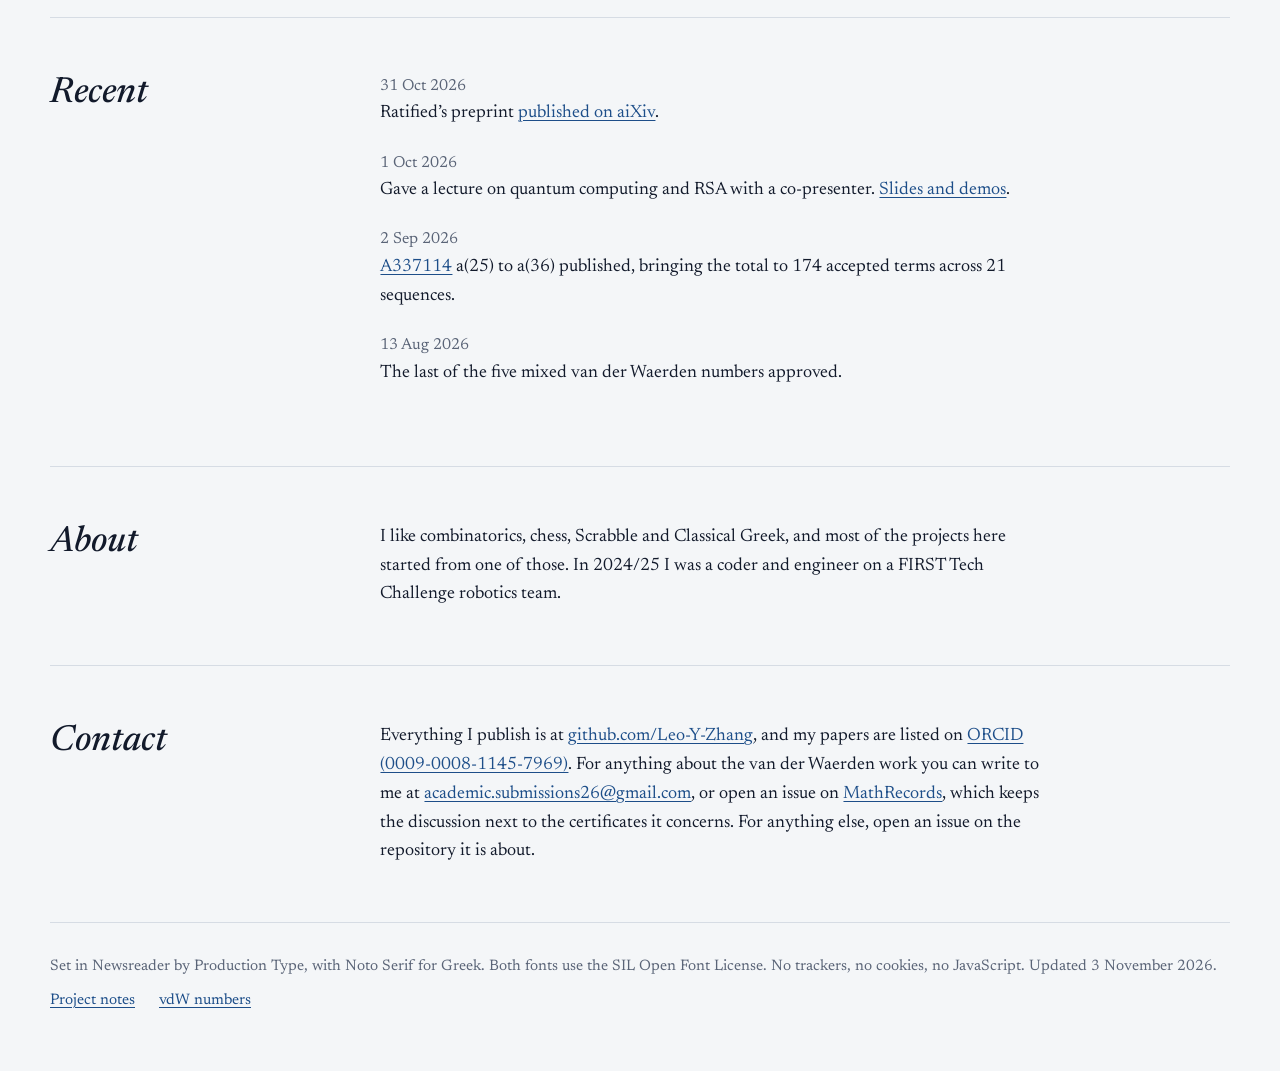
==== commit 519c2d4b: "Keep the public bio to the work itself" ====
--- a/index.html
+++ b/index.html
@@ -37,7 +37,6 @@
 <div class="hero">
 <h1>Leo Y. Zhang</h1>
 <p class="deck">Combinatorics, game engines and software that checks its own answers.</p>
-<p class="location">Sixth-form student, United Kingdom.</p>
 <figure class="plate hero-plate"><img src="assets/img/tilefish.webp" width="1440" height="900" alt="Tilefish daily Scrabble puzzle with the rack EEILOSV" decoding="async" loading="eager"><figcaption>Tilefish, the Scrabble engine below, on its daily puzzle for 3 November 2026: find the best move for the rack EEILOSV.</figcaption></figure>
 </div><section class="catalogue-section" id="work" aria-labelledby="work-h">
 <h2 id="work-h">Selected work</h2>
@@ -279,7 +278,7 @@
 <section class="catalogue-section" id="about" aria-labelledby="about-h">
 <h2 id="about-h">About</h2>
 <div class="section-content">
-<p>I'm a sixth-form student in the UK. I like combinatorics, chess, Scrabble and Classical Greek, and most of the projects here started from one of those. In 2024/25 I was a coder and engineer on Team Euclid in the FIRST Tech Challenge robotics competition.</p>
+<p>I like combinatorics, chess, Scrabble and Classical Greek, and most of the projects here started from one of those. In 2024/25 I was a coder and engineer on a FIRST Tech Challenge robotics team.</p>
 </div>
 </section>
 <section class="catalogue-section" id="contact" aria-labelledby="contact-h">
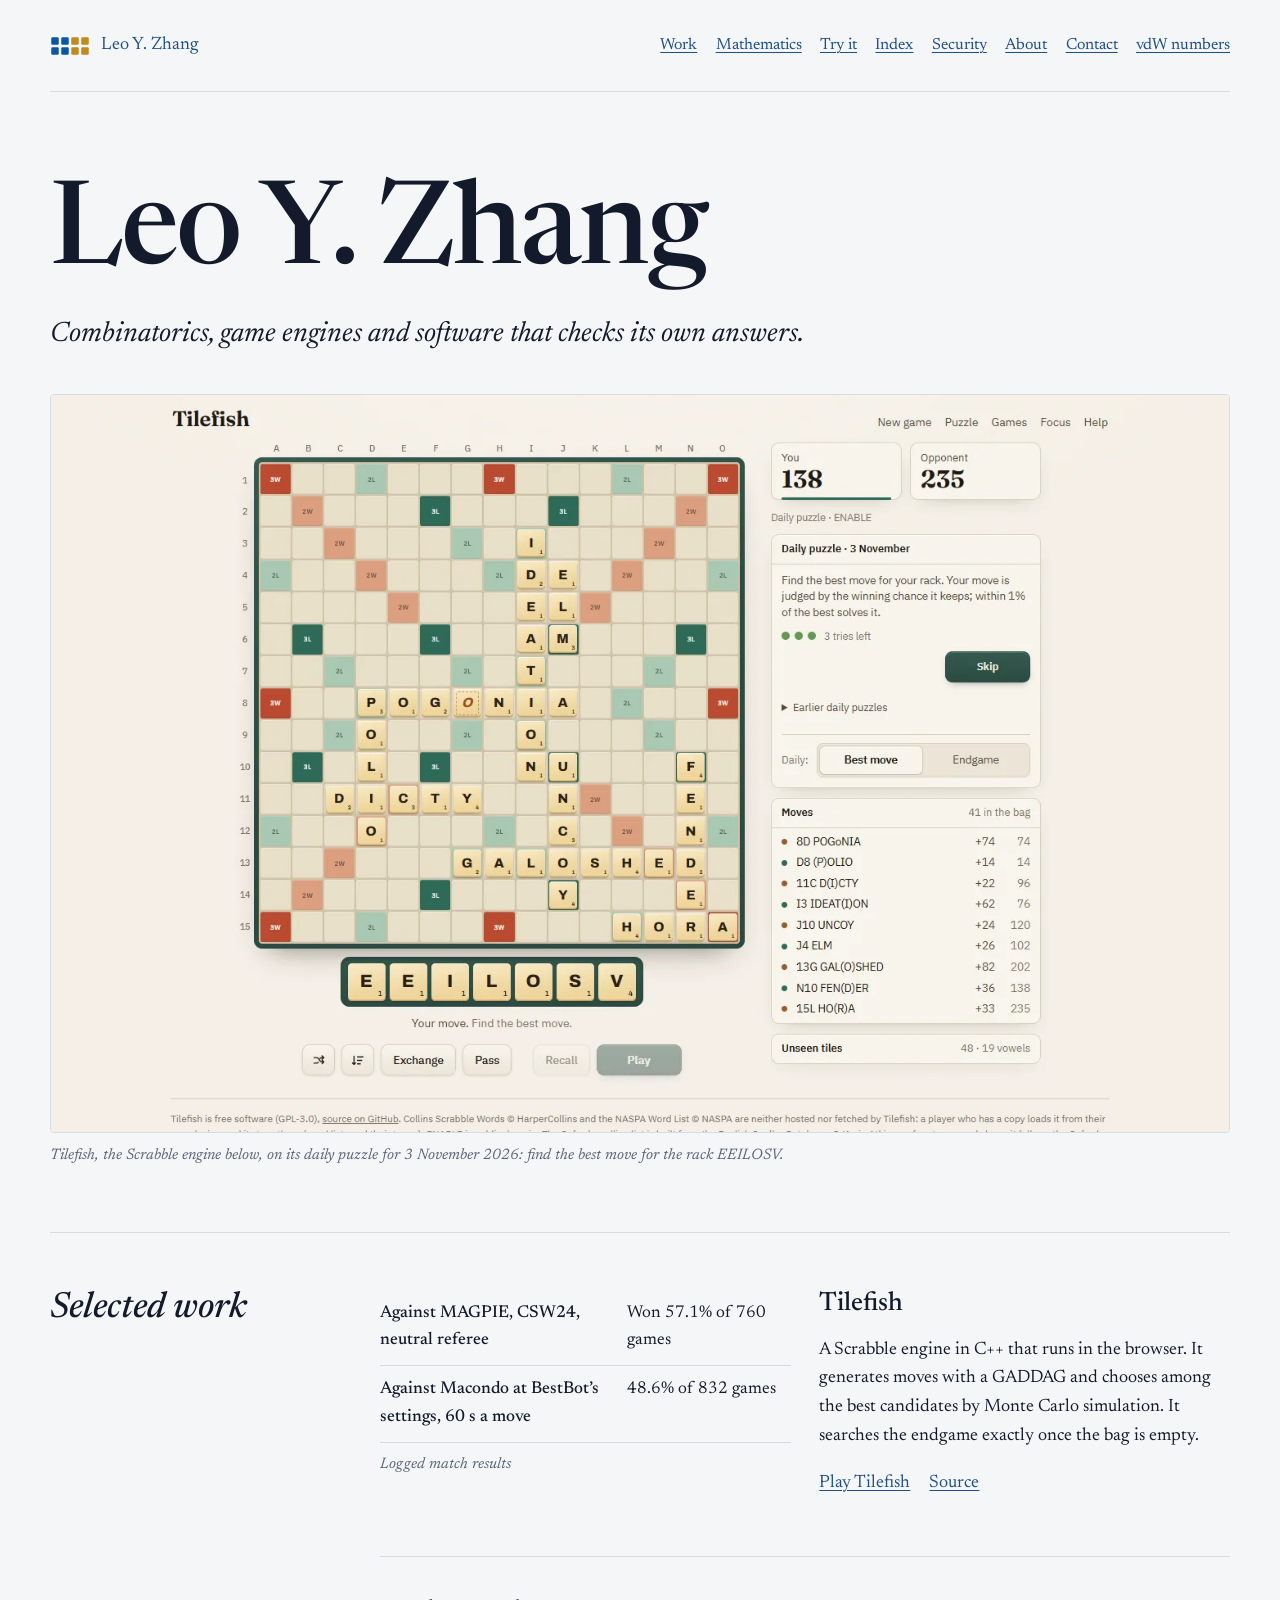
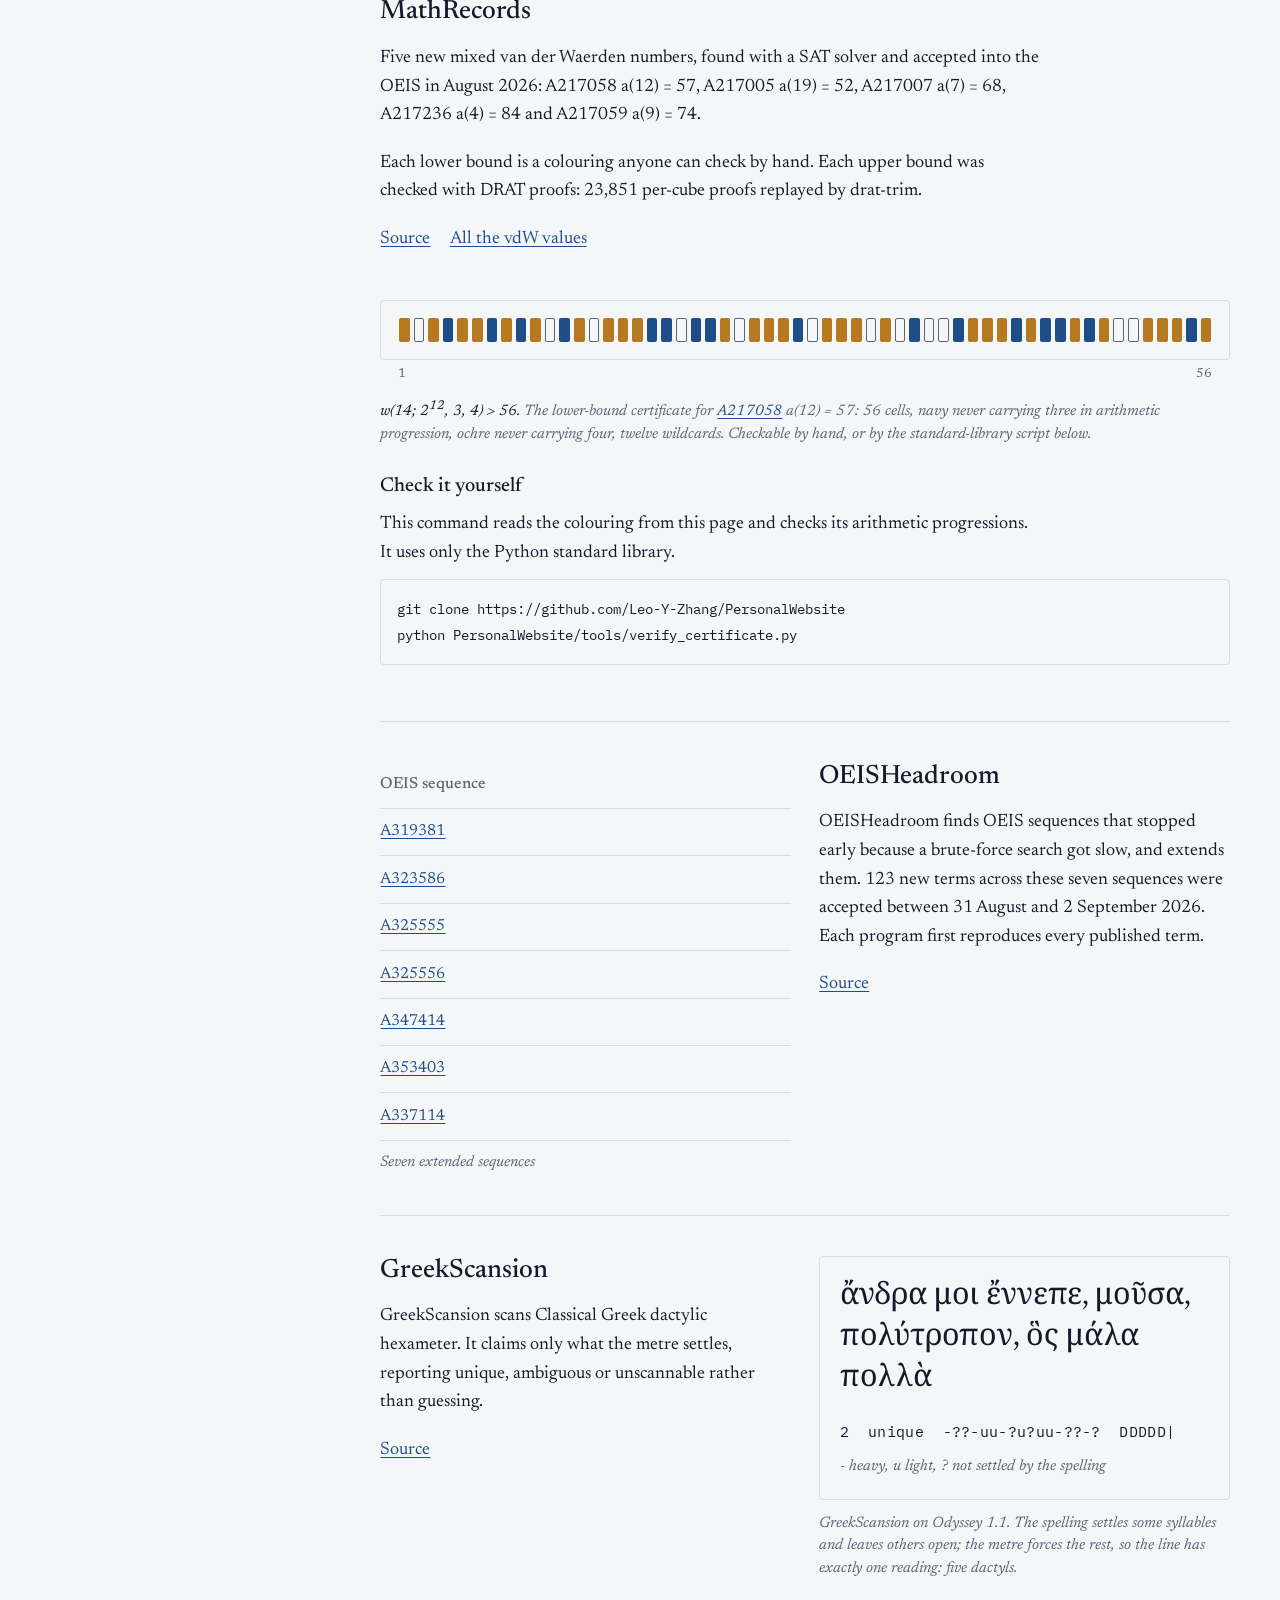
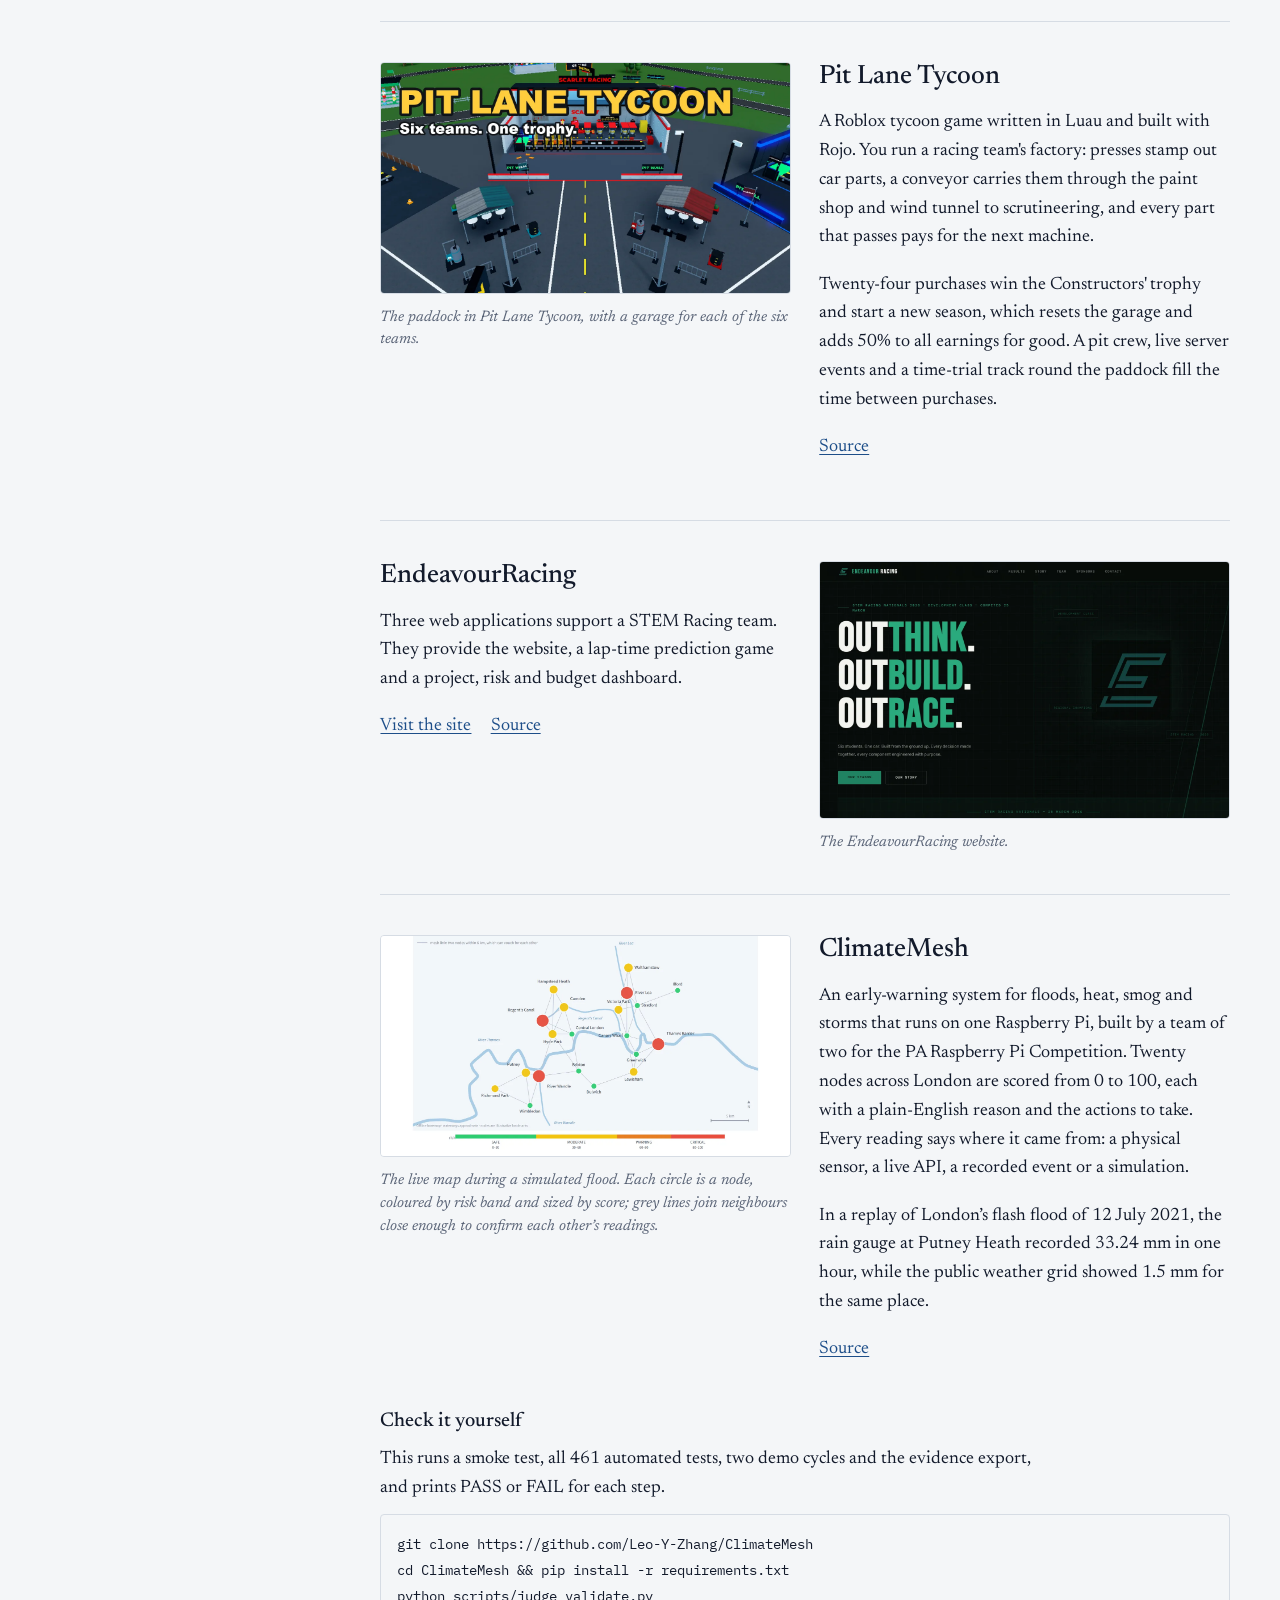
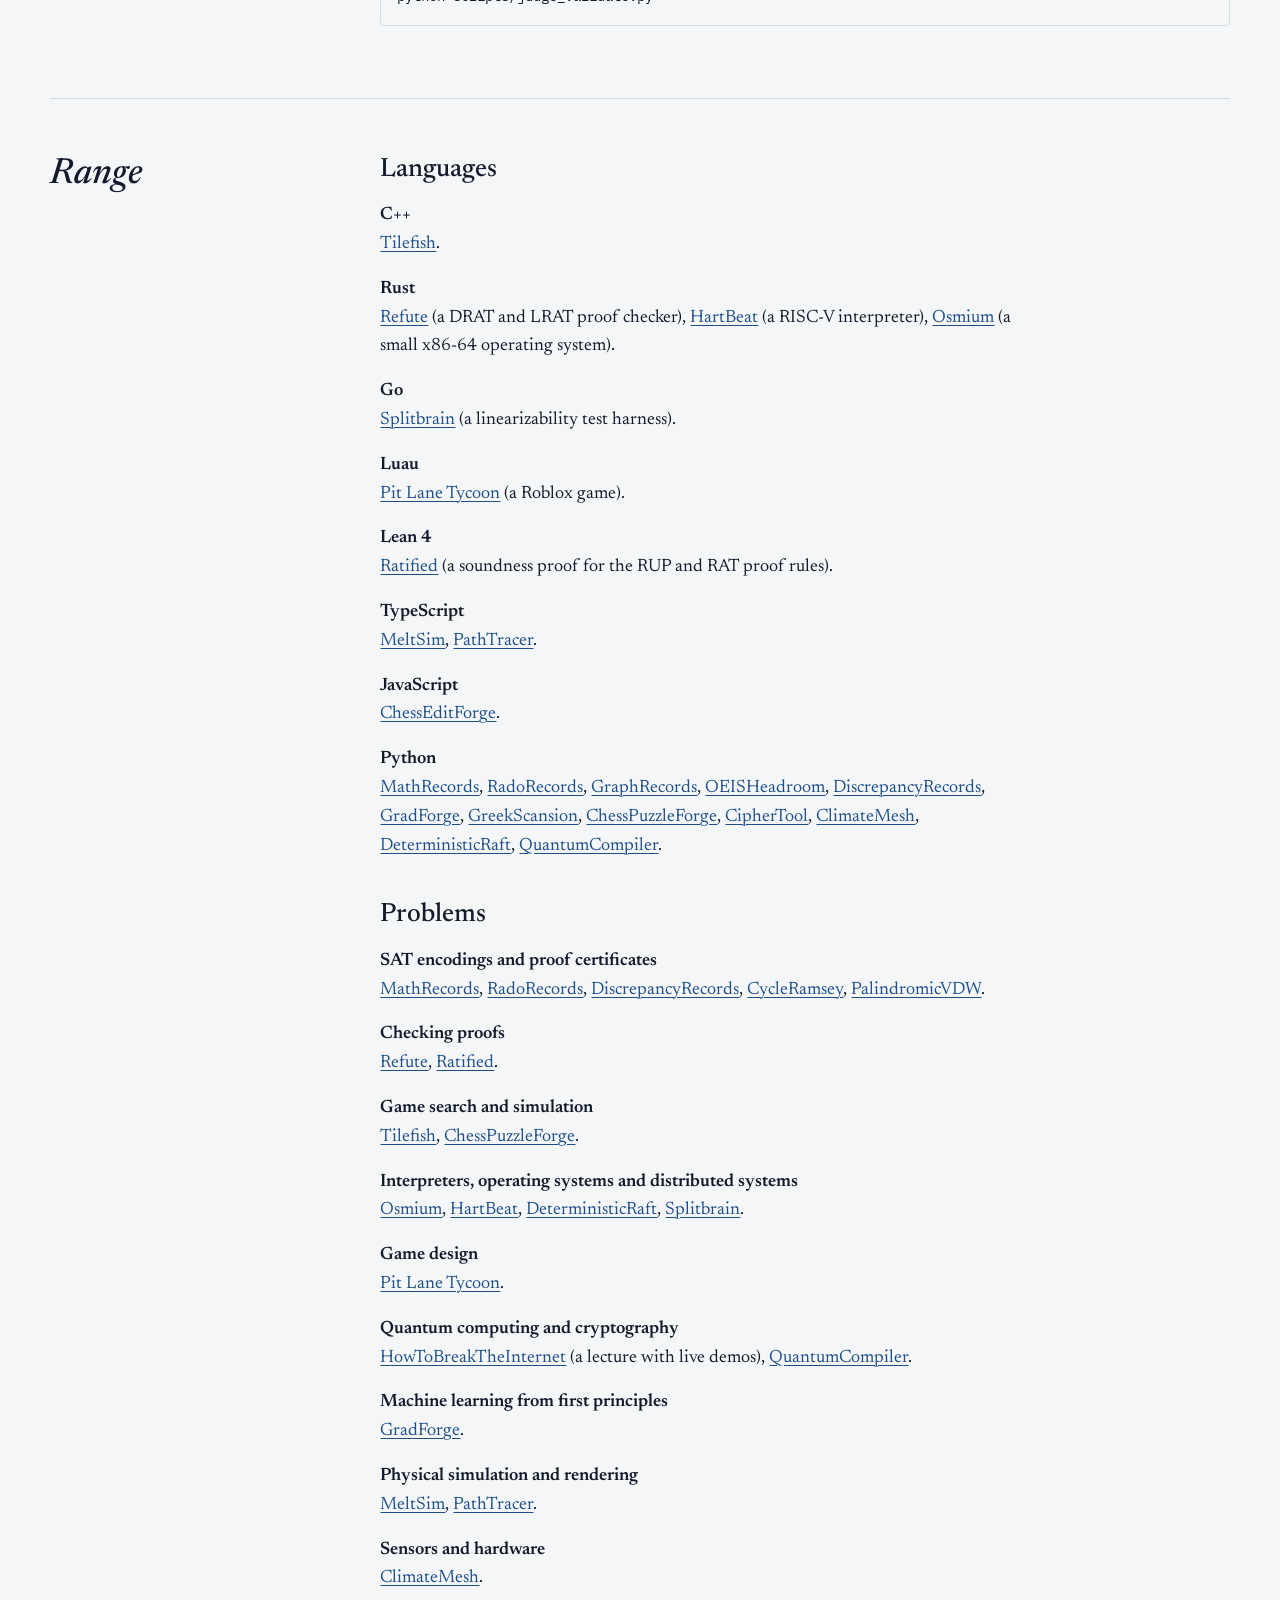
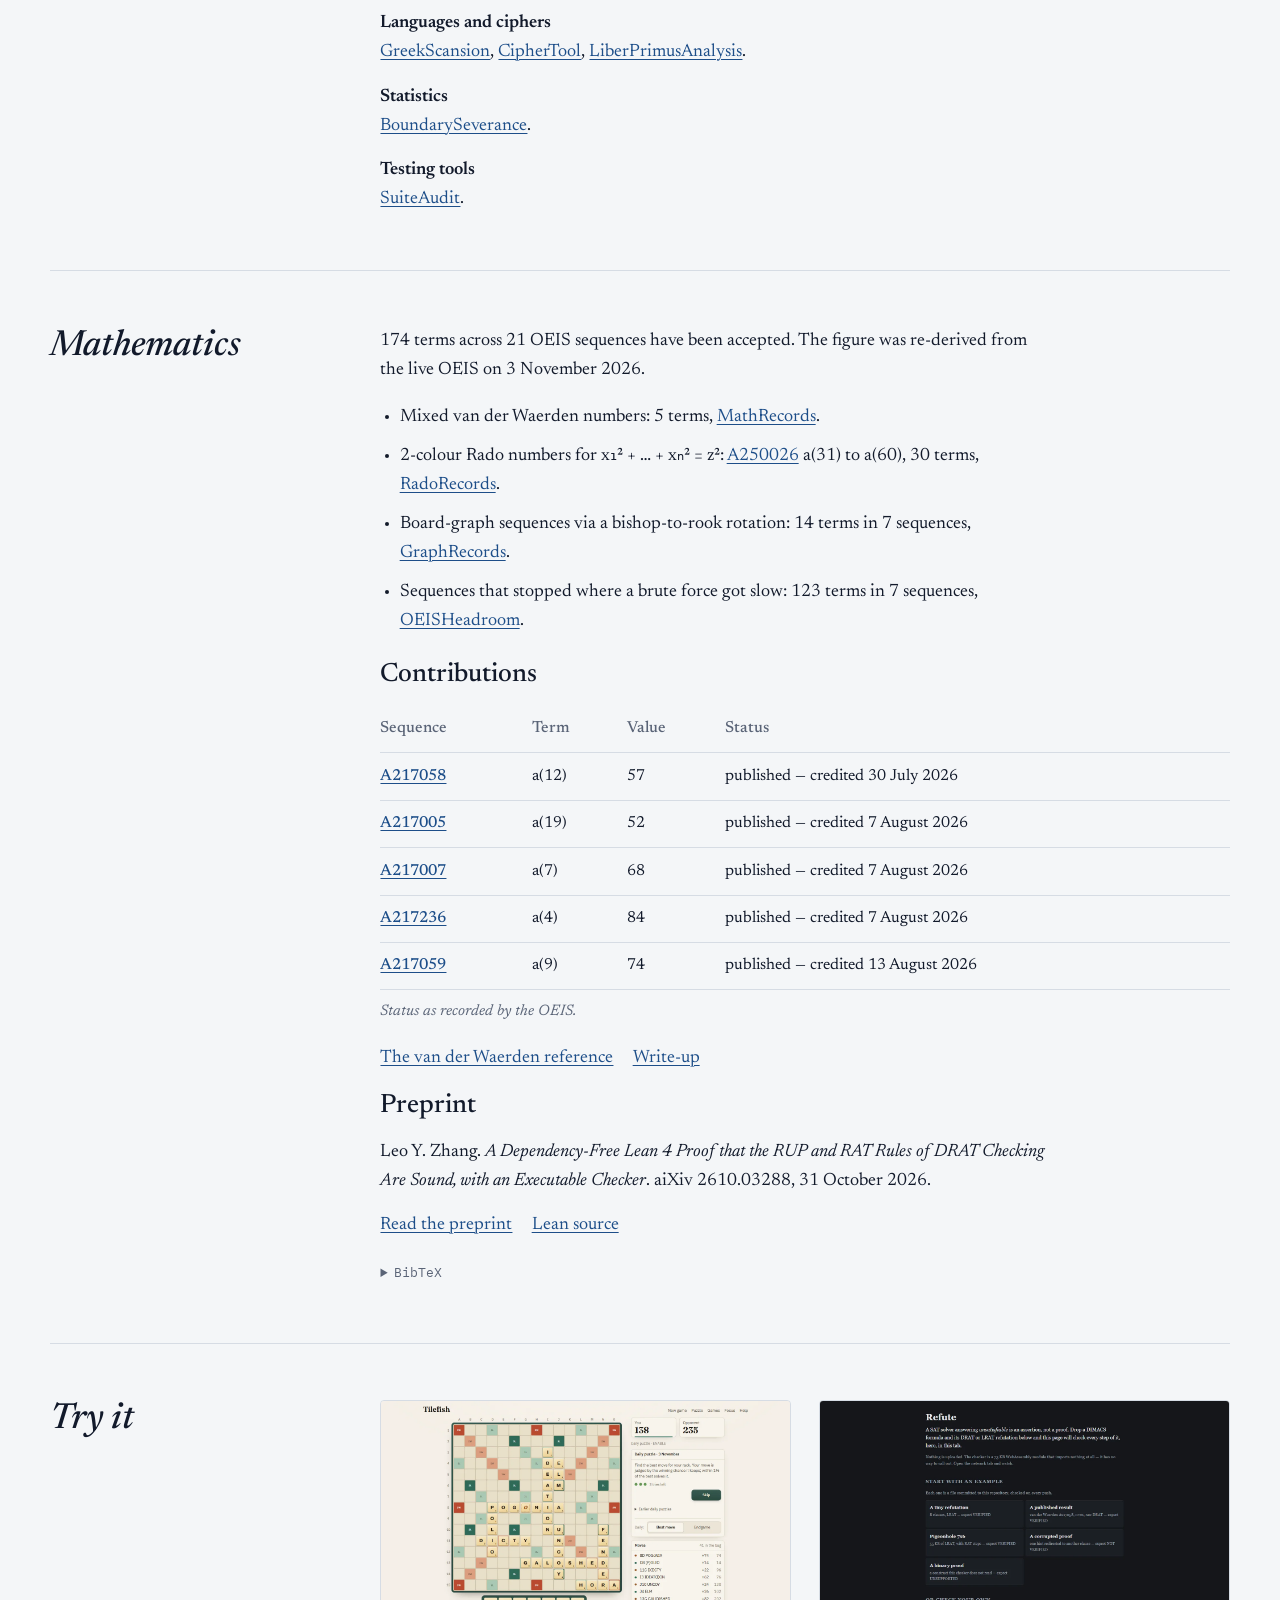
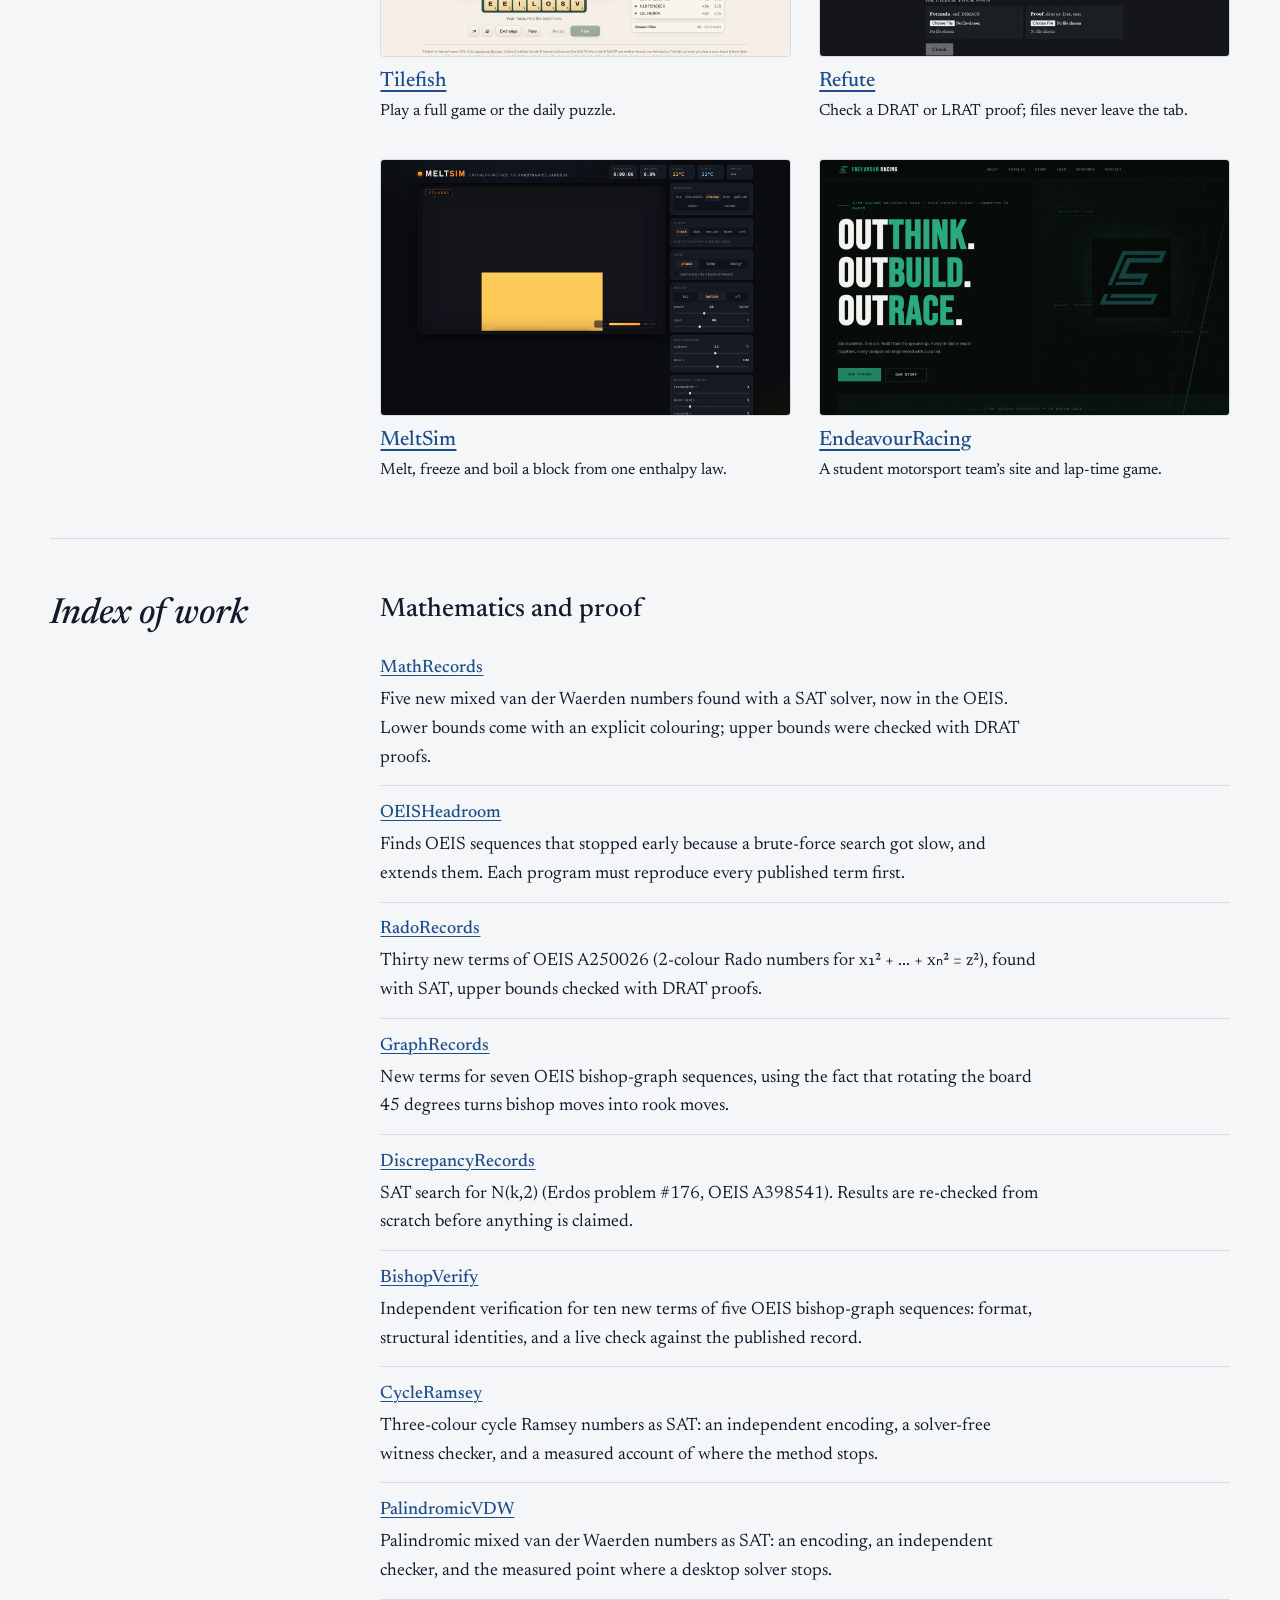
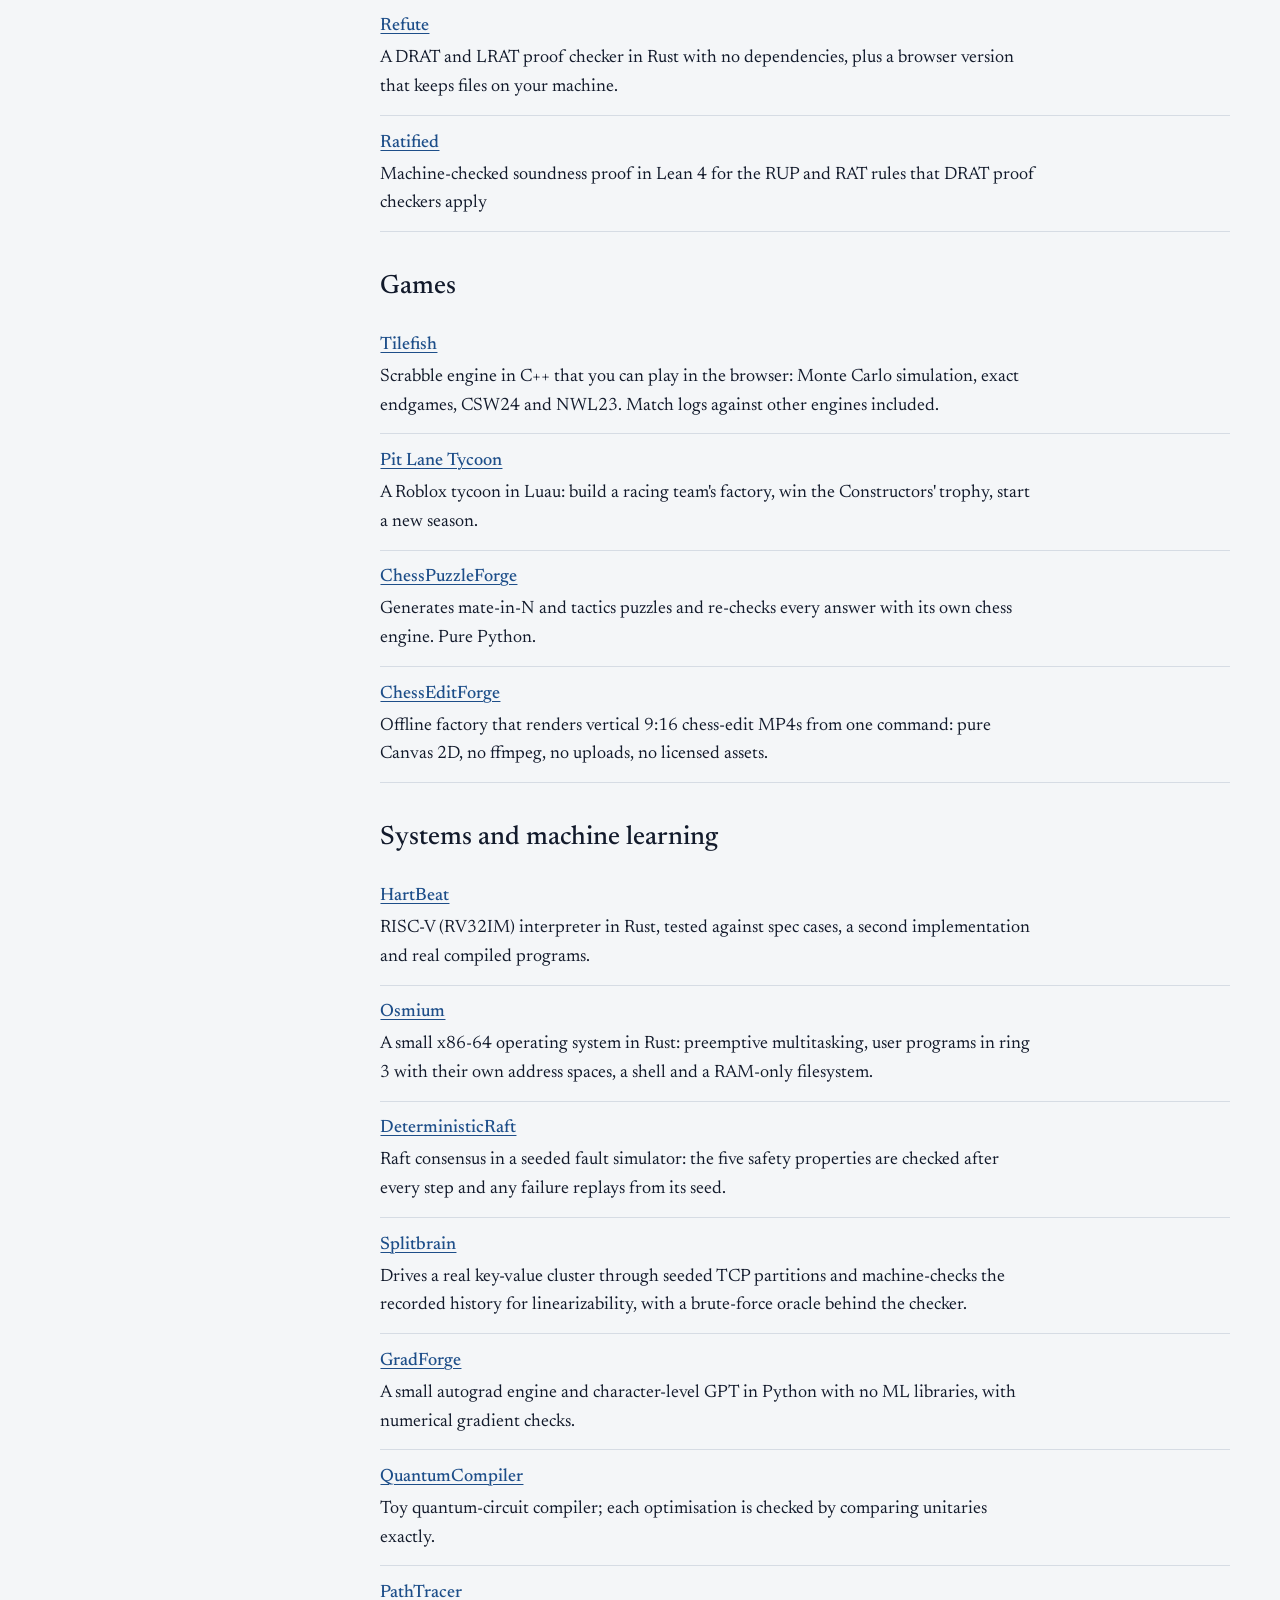
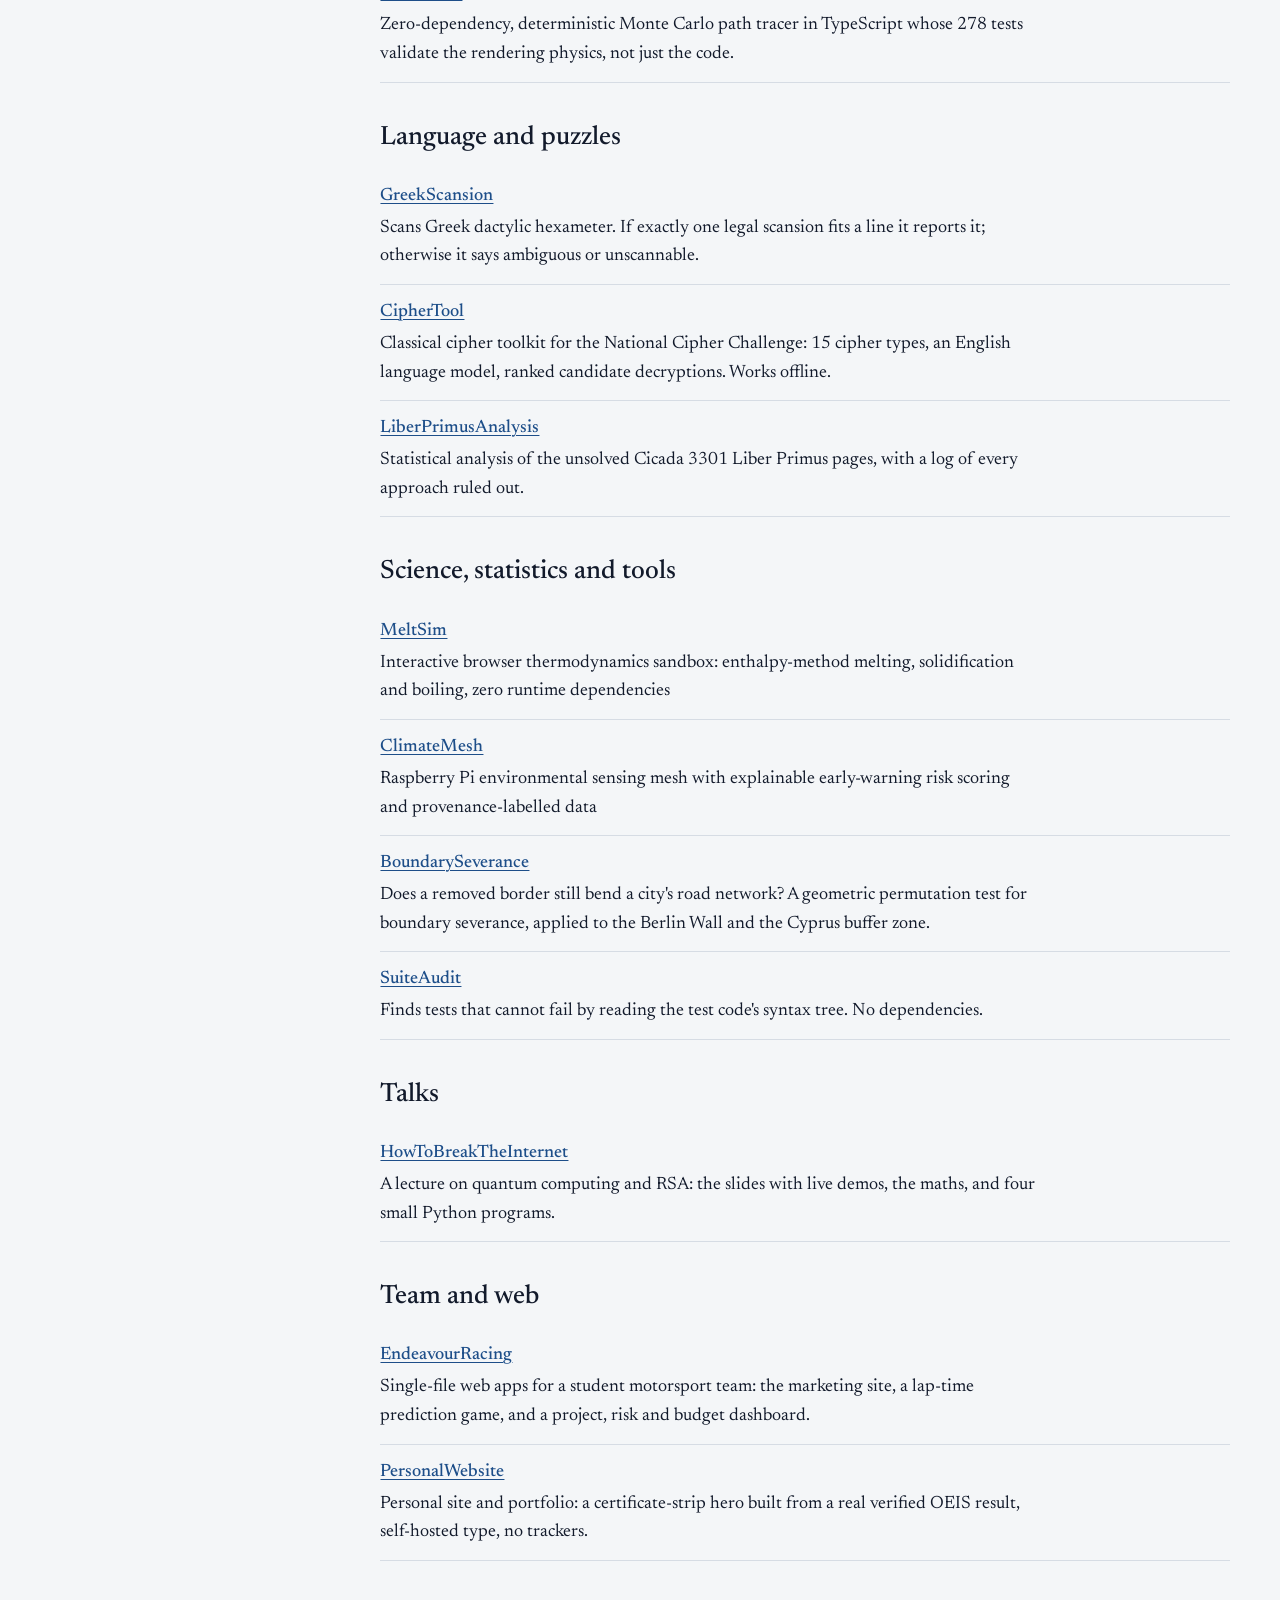
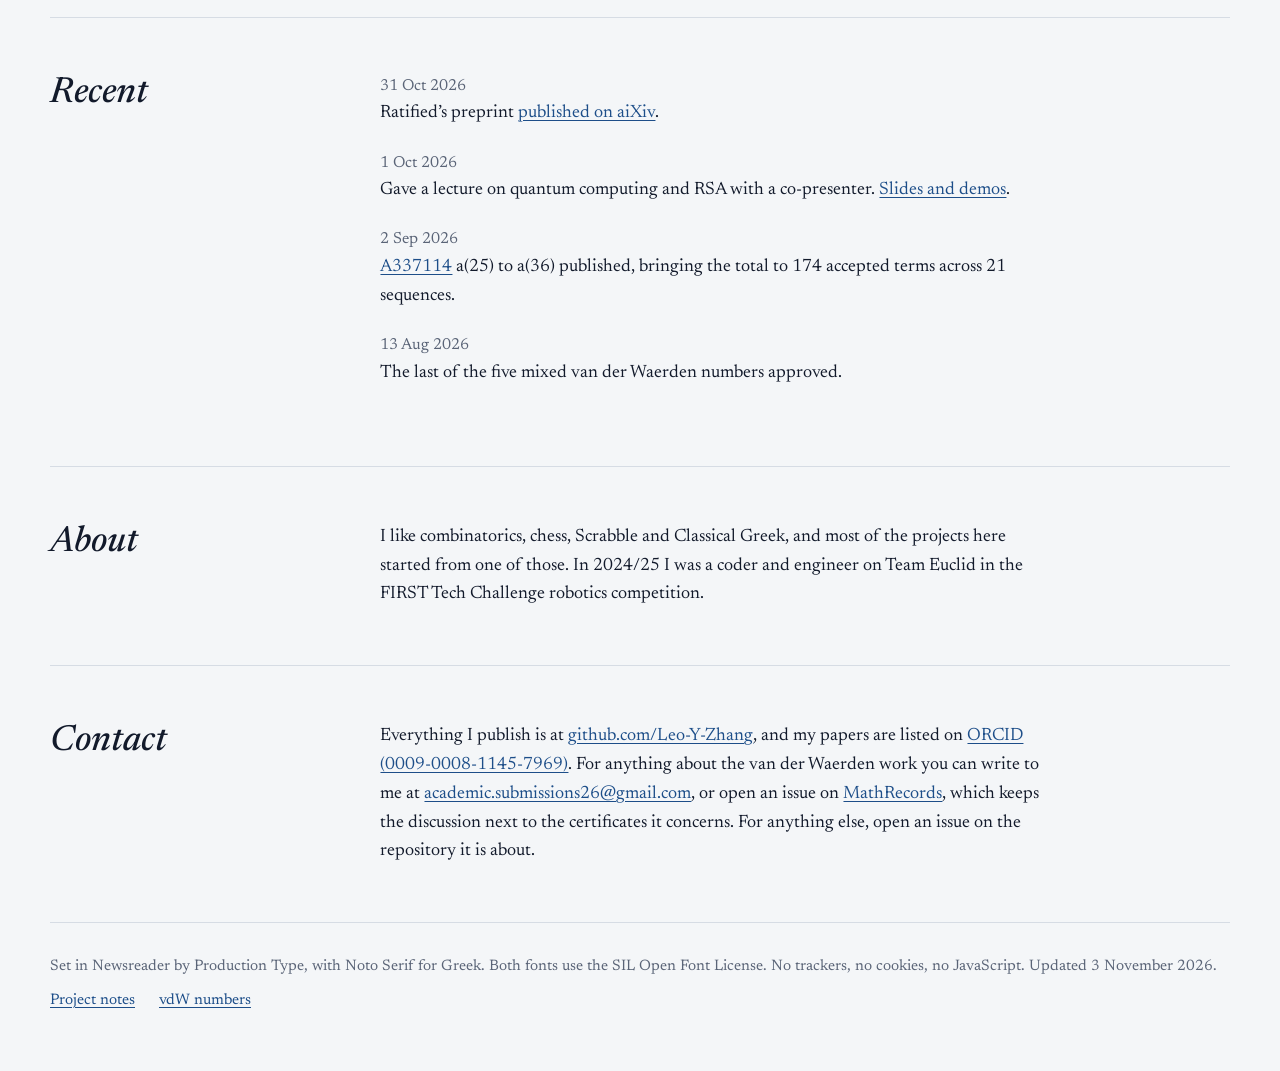
==== commit 3c2a8333: "Restore the team name so the robotics entry can be checked" ====
--- a/index.html
+++ b/index.html
@@ -278,7 +278,7 @@
 <section class="catalogue-section" id="about" aria-labelledby="about-h">
 <h2 id="about-h">About</h2>
 <div class="section-content">
-<p>I like combinatorics, chess, Scrabble and Classical Greek, and most of the projects here started from one of those. In 2024/25 I was a coder and engineer on a FIRST Tech Challenge robotics team.</p>
+<p>I like combinatorics, chess, Scrabble and Classical Greek, and most of the projects here started from one of those. In 2024/25 I was a coder and engineer on Team Euclid in the FIRST Tech Challenge robotics competition.</p>
 </div>
 </section>
 <section class="catalogue-section" id="contact" aria-labelledby="contact-h">
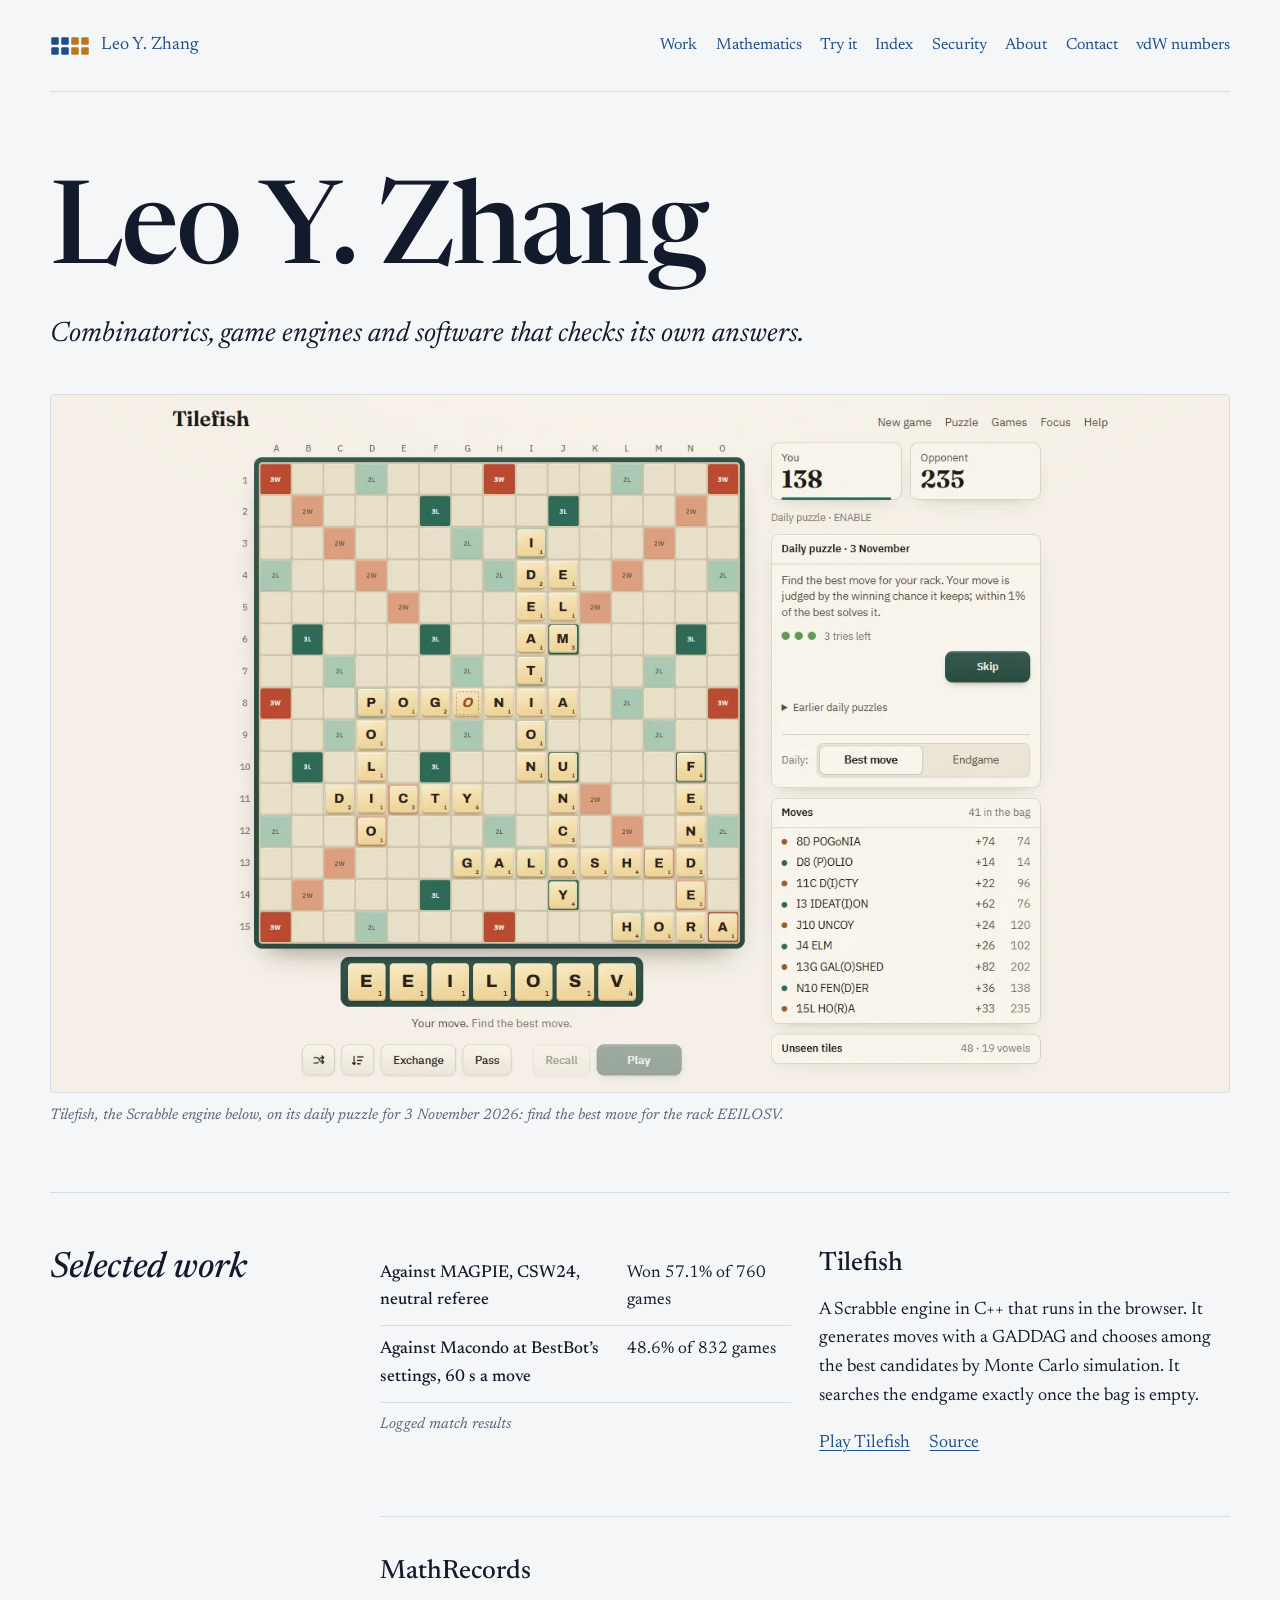
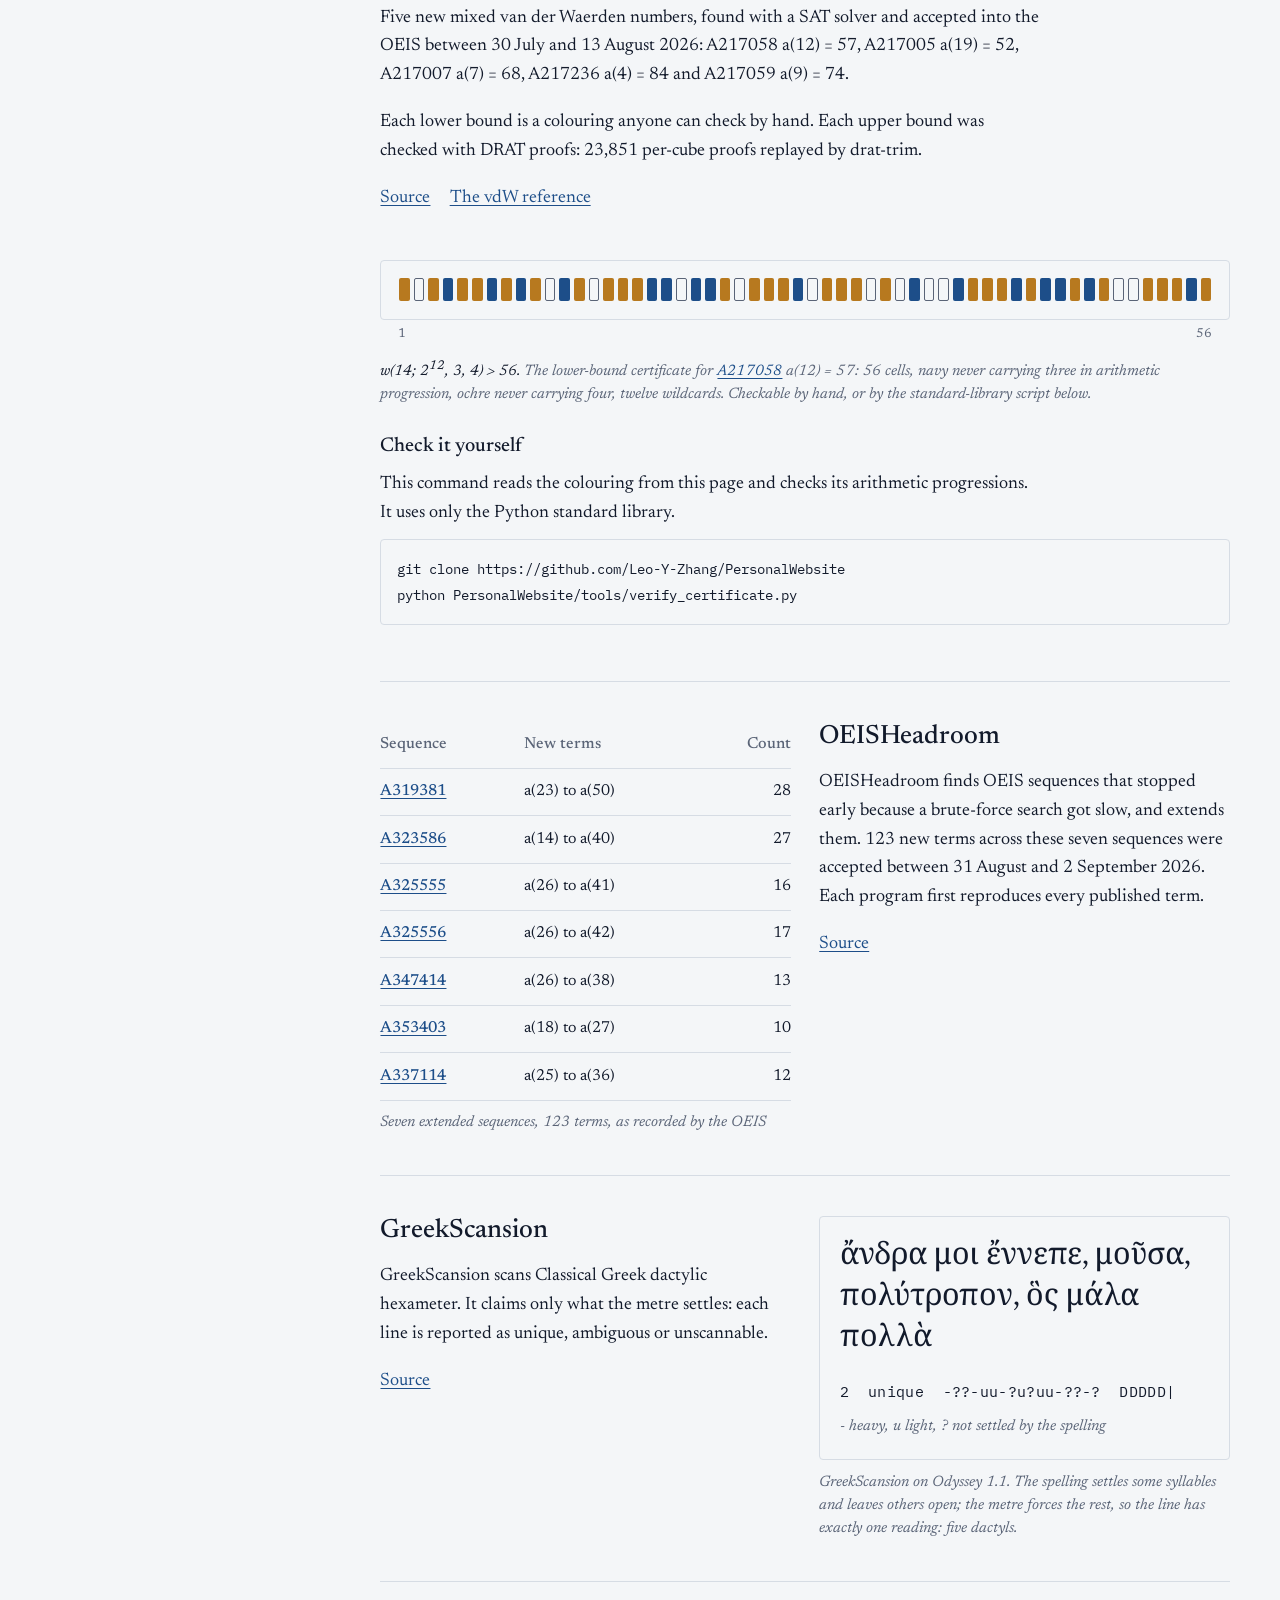
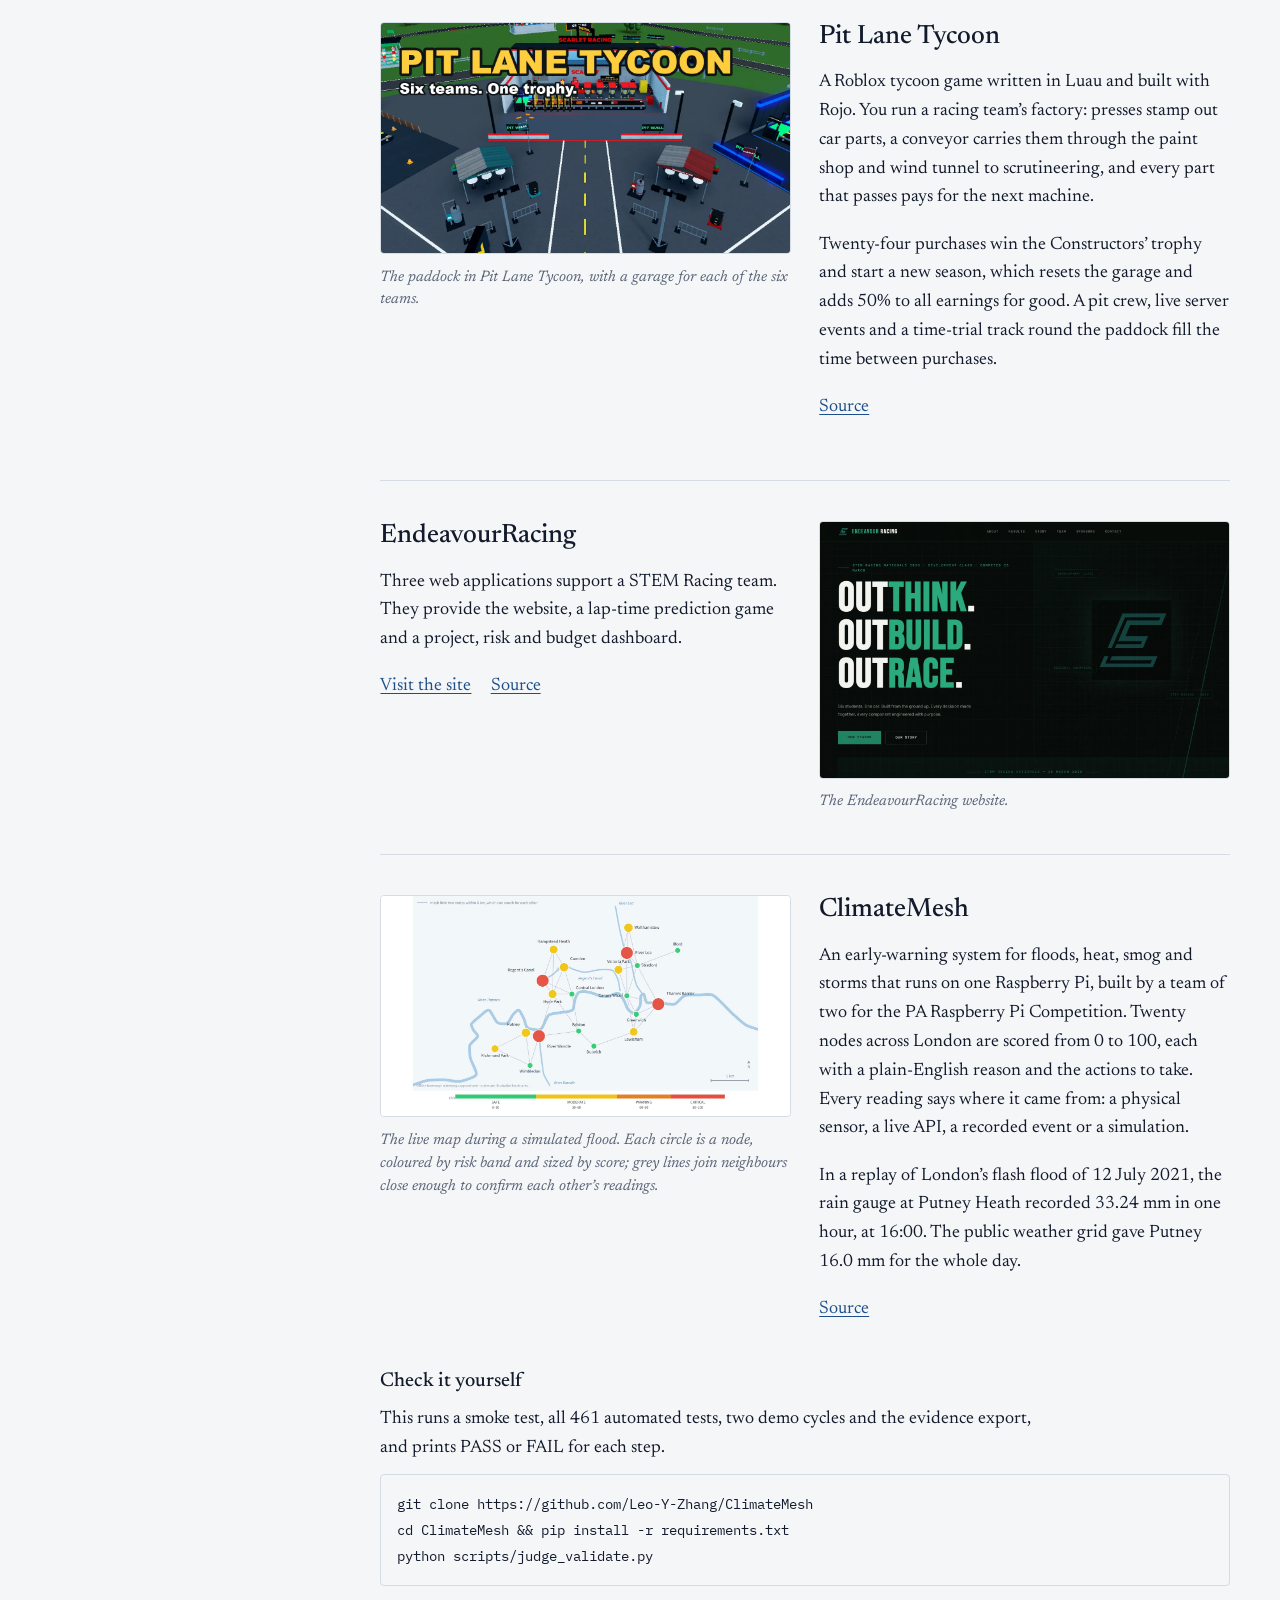
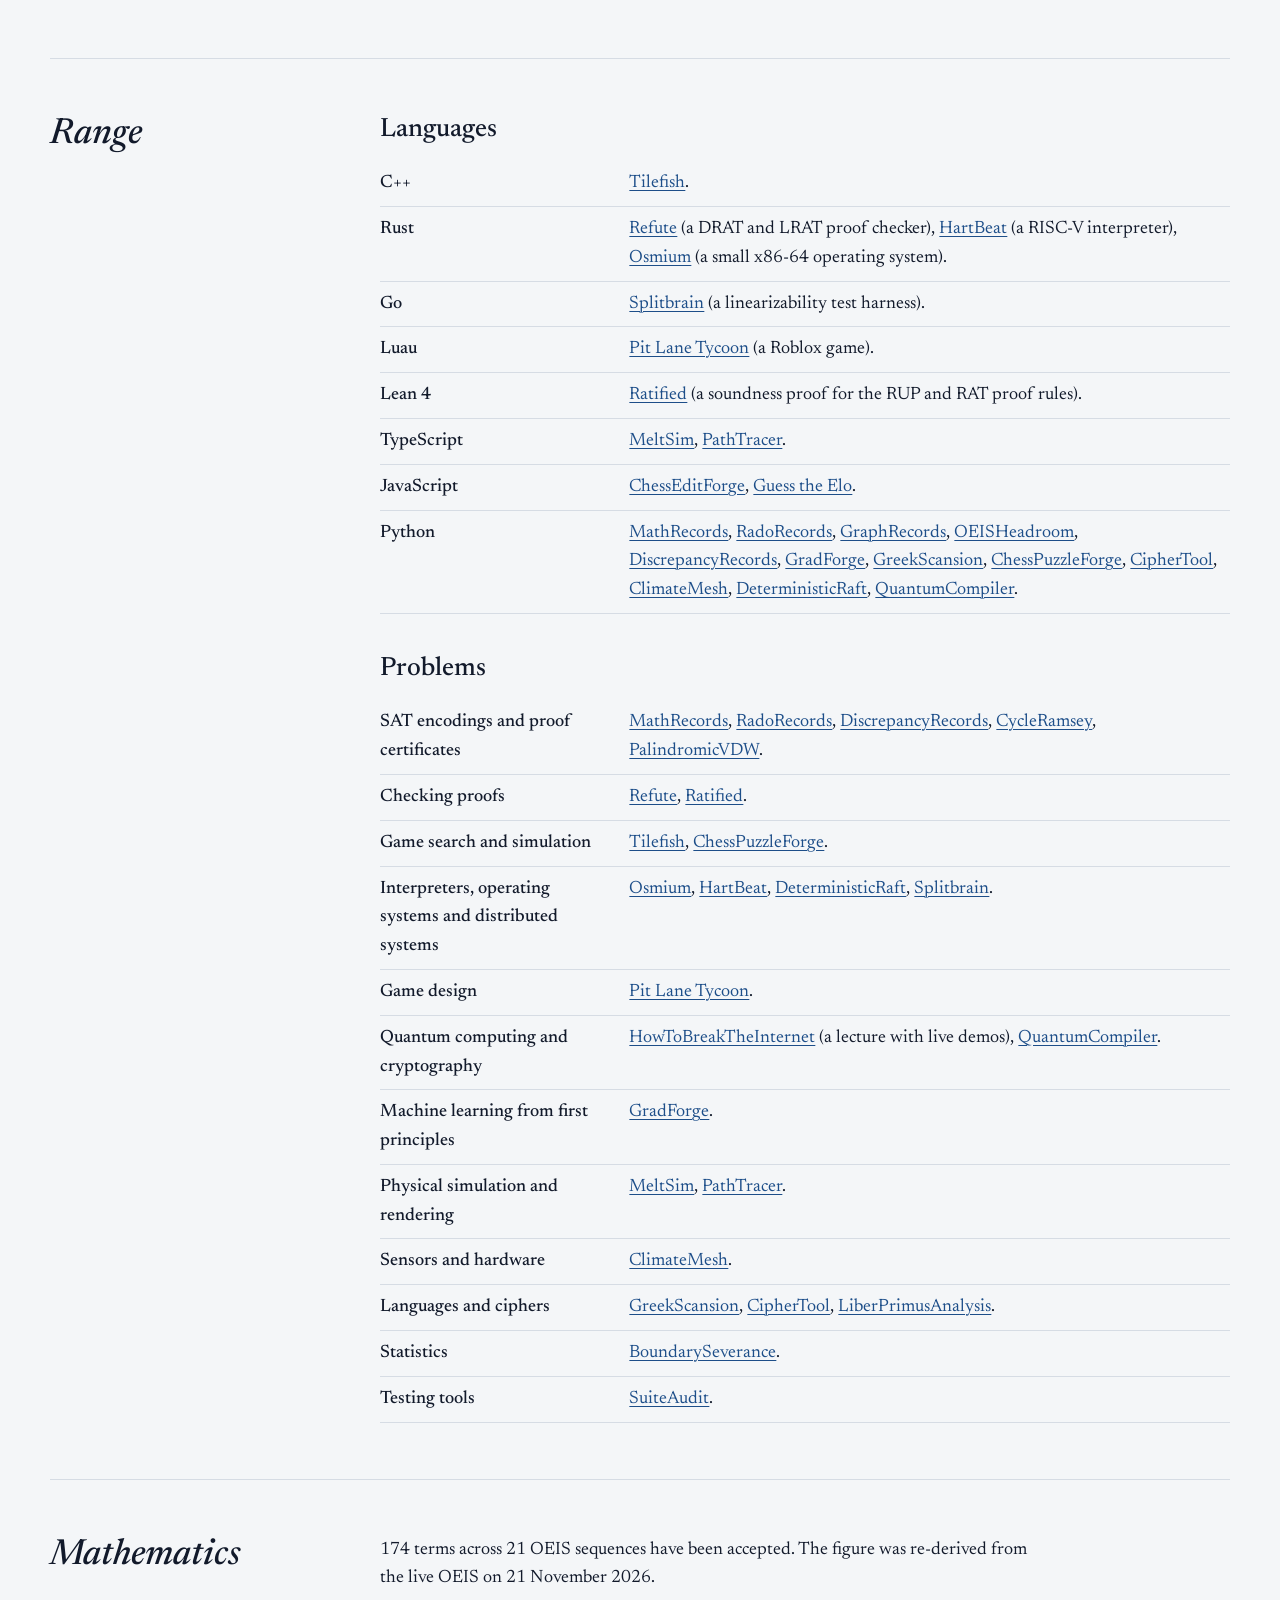
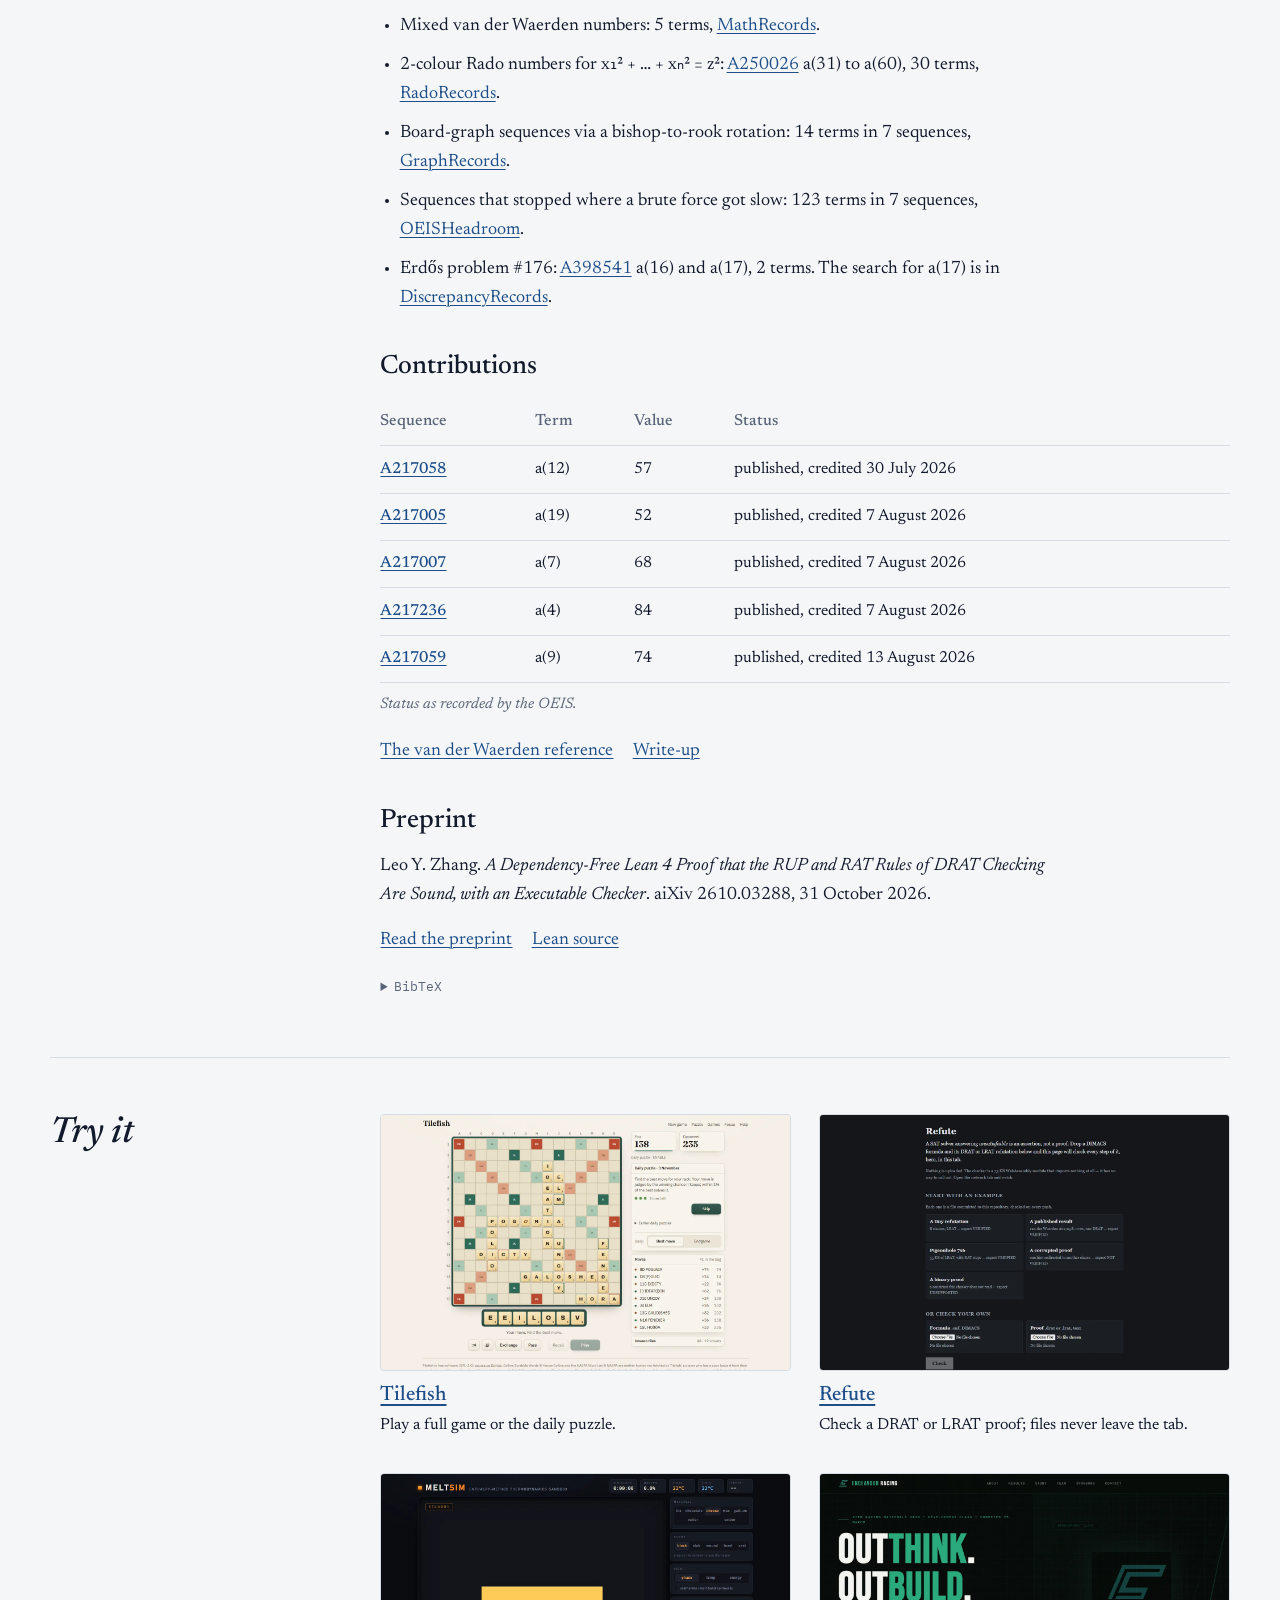
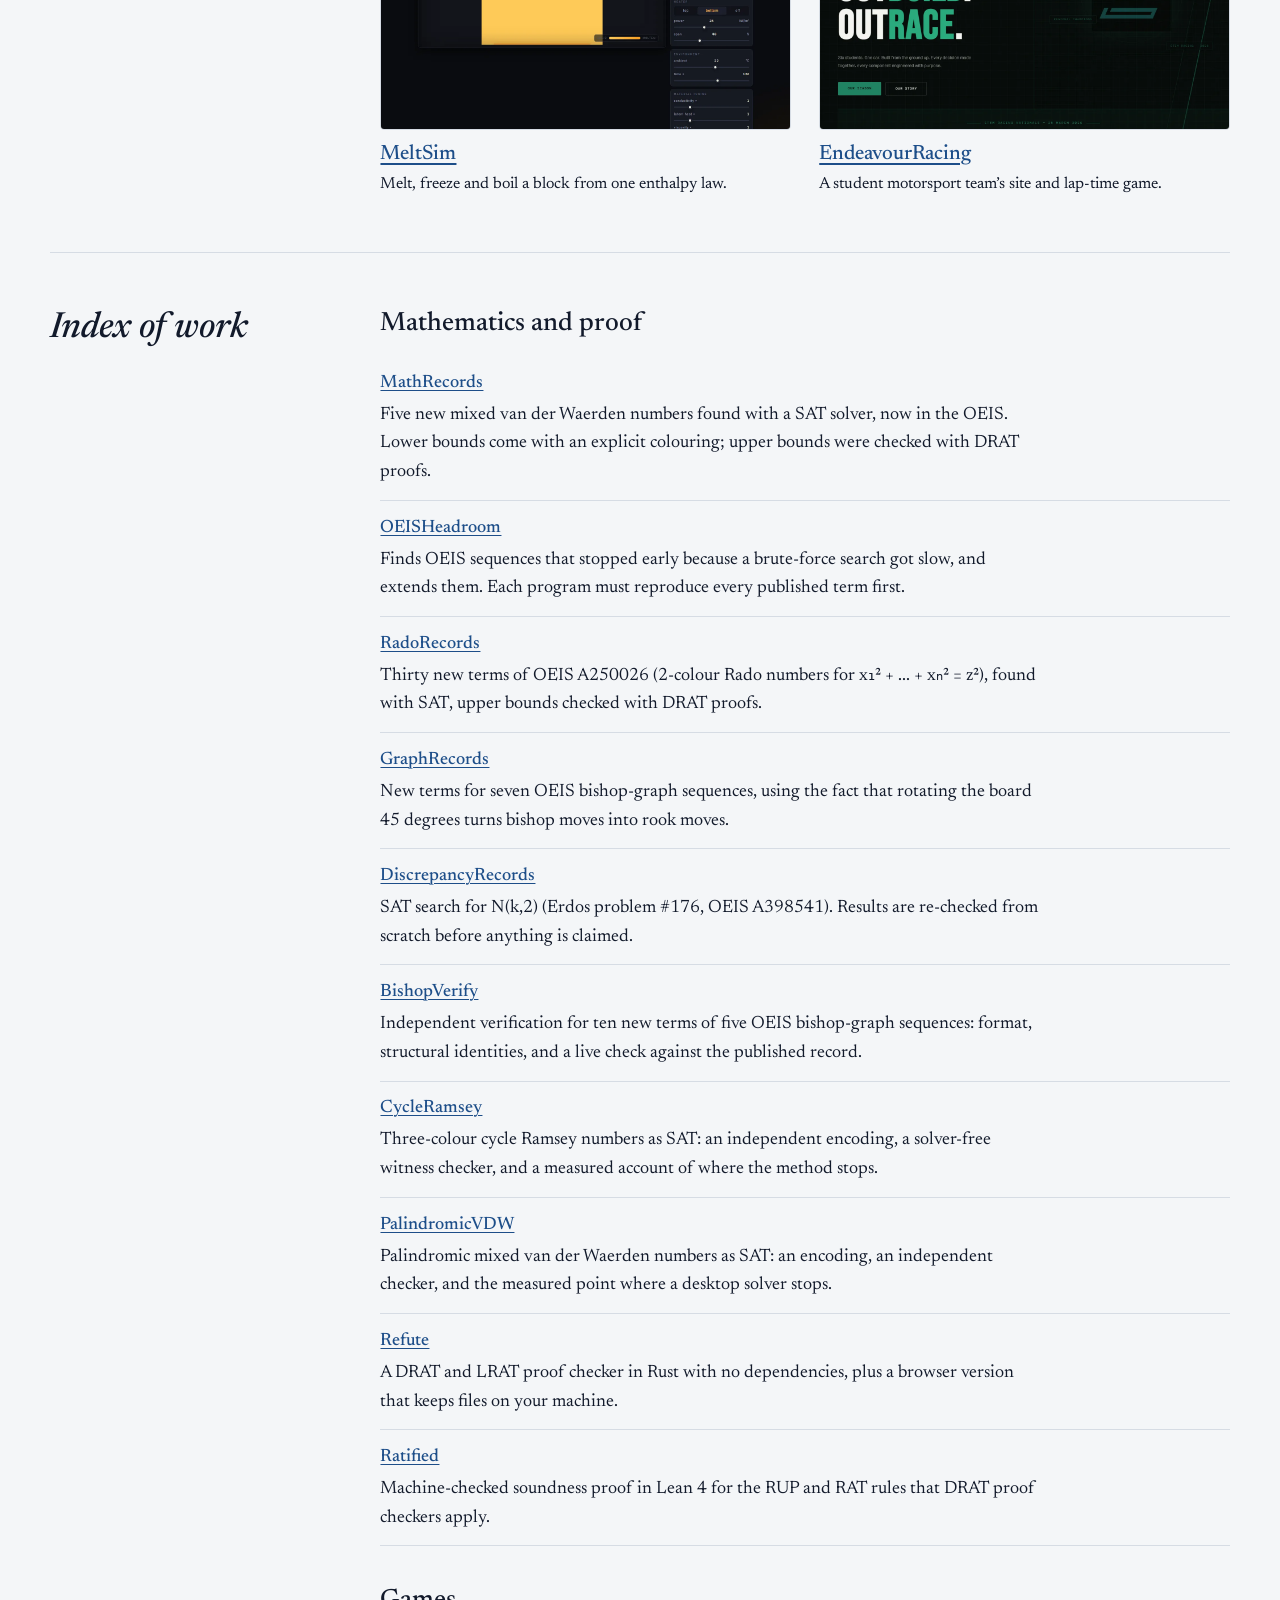
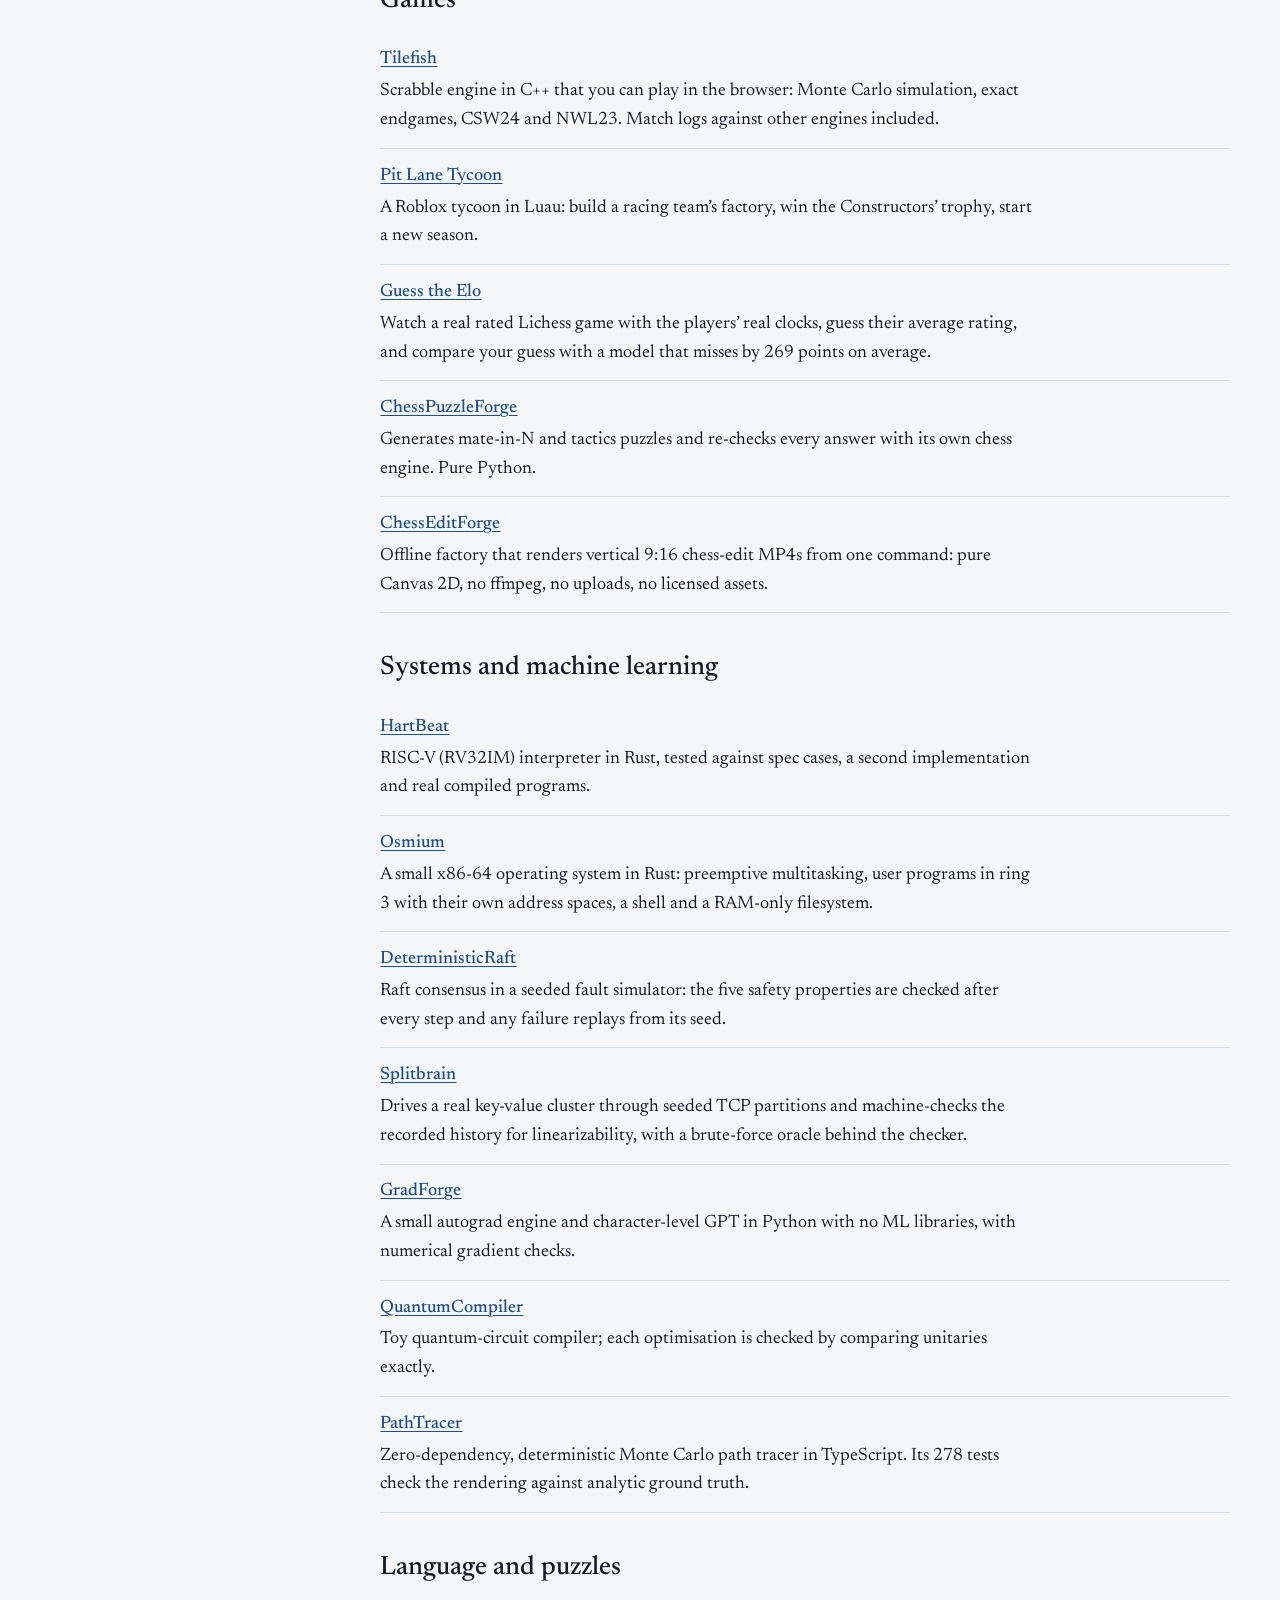
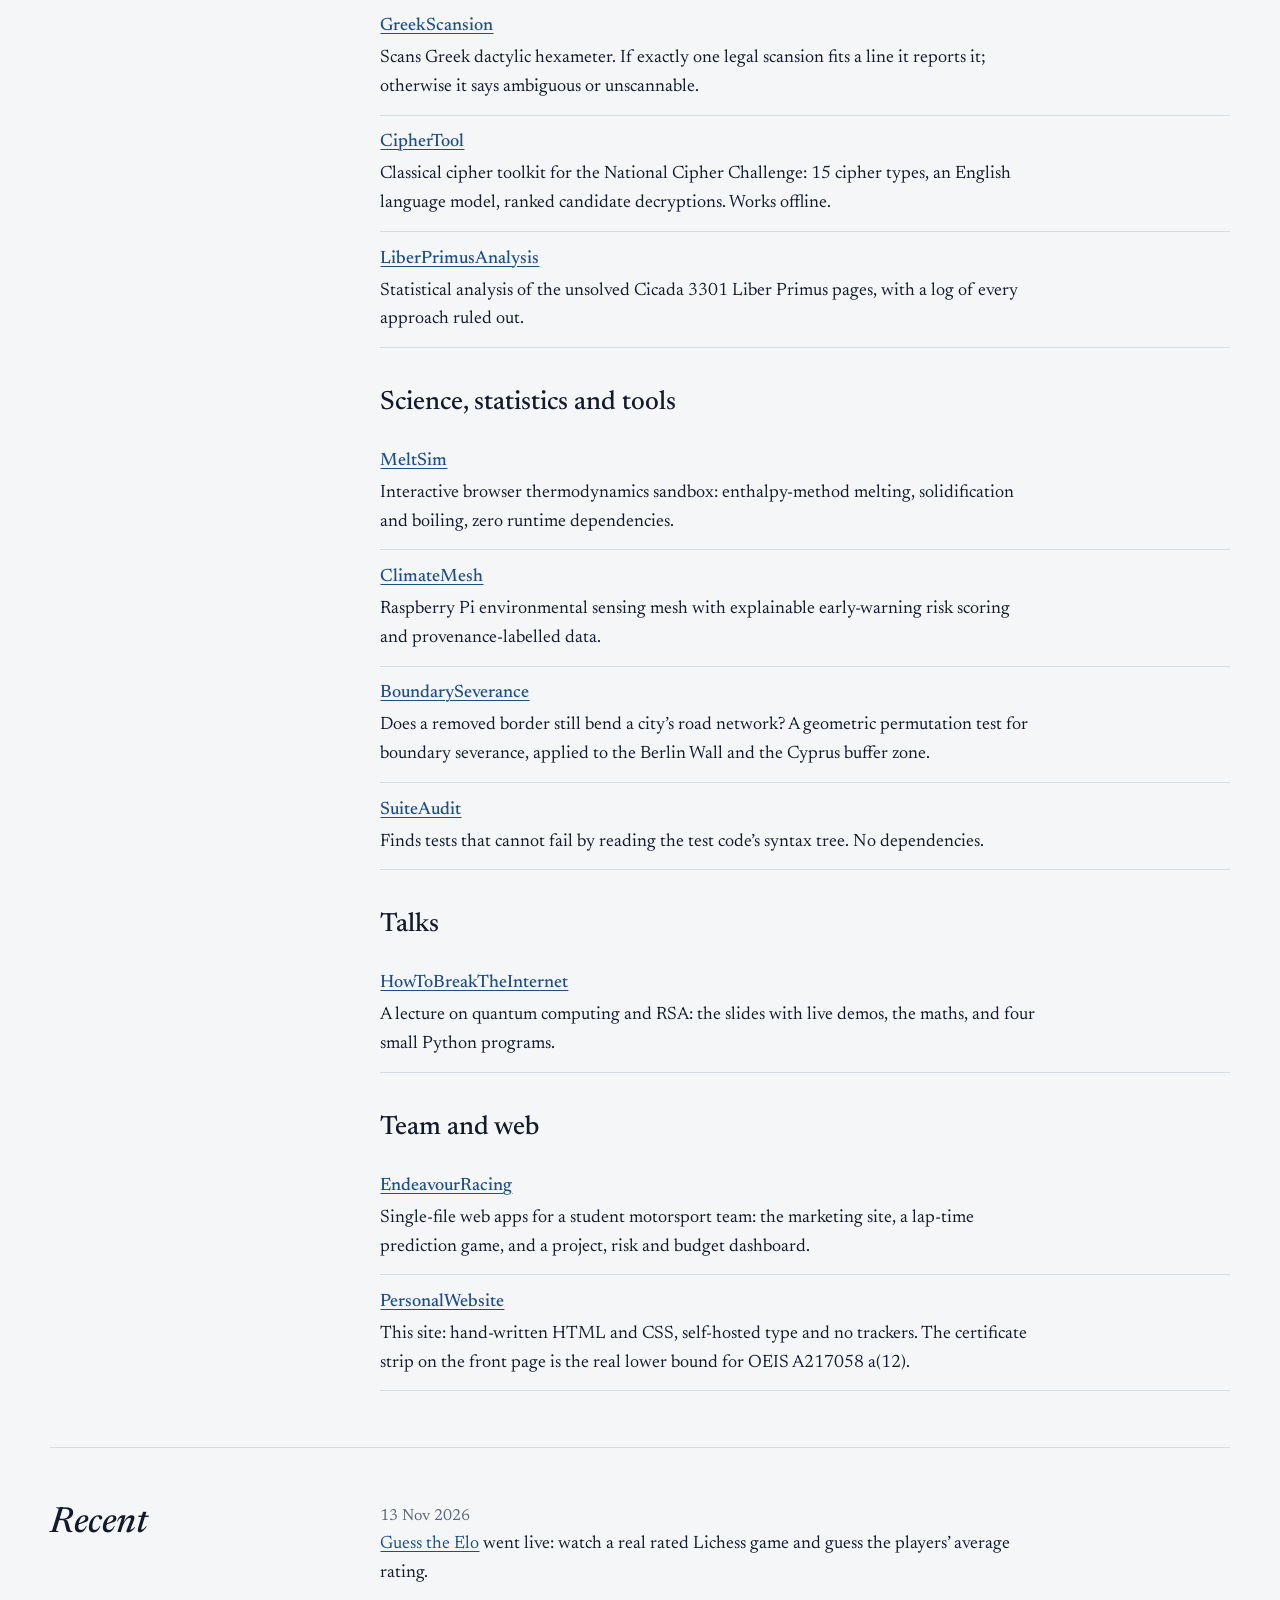
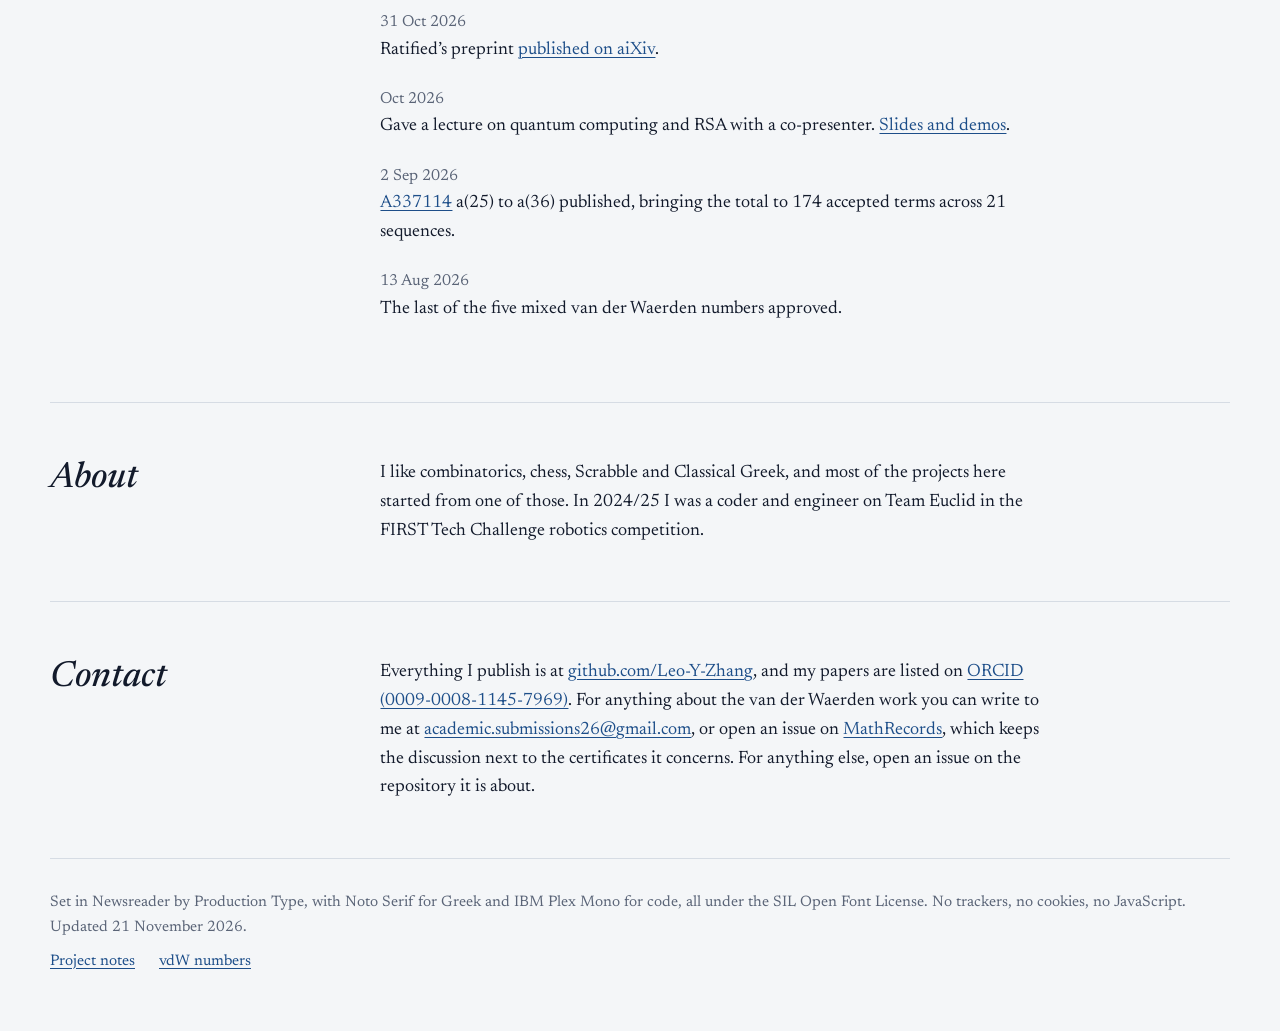
==== commit 3627c16c: "Bring the site's figures up to date and tidy its typography Figures re-derived on 21 November 2026: " ====
--- a/index.html
+++ b/index.html
@@ -28,7 +28,7 @@
 <body>
 <a class="skip-link" href="#main">Skip to content</a>
 <header class="site-header">
-  <a class="identity" href="./"><img class="mark" src="favicon.svg" width="40" height="40" alt="Eight-cell colouring mark" decoding="async" loading="lazy"><span>Leo Y. Zhang</span></a>
+  <a class="identity" href="./"><img class="mark" src="favicon.svg" width="40" height="40" alt=""><span>Leo Y. Zhang</span></a>
   <nav aria-label="Main navigation">
     <a href="#work">Work</a> <a href="#mathematics">Mathematics</a> <a href="#try-it">Try it</a> <a href="#index">Index</a> <a href="security.html">Security</a> <a href="#about">About</a> <a href="#contact">Contact</a> <a href="vdw.html">vdW numbers</a>
   </nav>
@@ -37,7 +37,7 @@
 <div class="hero">
 <h1>Leo Y. Zhang</h1>
 <p class="deck">Combinatorics, game engines and software that checks its own answers.</p>
-<figure class="plate hero-plate"><img src="assets/img/tilefish.webp" width="1440" height="900" alt="Tilefish daily Scrabble puzzle with the rack EEILOSV" decoding="async" loading="eager"><figcaption>Tilefish, the Scrabble engine below, on its daily puzzle for 3 November 2026: find the best move for the rack EEILOSV.</figcaption></figure>
+<figure class="plate hero-plate"><img src="assets/img/tilefish.webp" width="1440" height="900" alt="Tilefish daily Scrabble puzzle with the rack EEILOSV" decoding="async" fetchpriority="high"><figcaption>Tilefish, the Scrabble engine below, on its daily puzzle for 3 November 2026: find the best move for the rack EEILOSV.</figcaption></figure>
 </div><section class="catalogue-section" id="work" aria-labelledby="work-h">
 <h2 id="work-h">Selected work</h2>
 <div class="section-content">
@@ -45,7 +45,7 @@
 <tr><th scope="row">Against MAGPIE, CSW24, neutral referee</th><td>Won 57.1% of 760 games</td></tr>
 <tr><th scope="row">Against Macondo at BestBot’s settings, 60 s a move</th><td>48.6% of 832 games</td></tr>
 </tbody></table></div></div></article>
-<article class="work-entry certificate-entry" aria-labelledby="mathrecords-h"><div class="work-copy"><h3 id="mathrecords-h">MathRecords</h3><p>Five new mixed van der Waerden numbers, found with a SAT solver and accepted into the OEIS in August 2026: A217058 a(12) = 57, A217005 a(19) = 52, A217007 a(7) = 68, A217236 a(4) = 84 and A217059 a(9) = 74.</p><p>Each lower bound is a colouring anyone can check by hand. Each upper bound was checked with DRAT proofs: 23,851 per-cube proofs replayed by drat-trim.</p><p class="links"><a href="https://github.com/Leo-Y-Zhang/MathRecords">Source</a> <a href="vdw.html">All the vdW values</a></p></div><div class="work-visual"><figure class="cert">
+<article class="work-entry certificate-entry" aria-labelledby="mathrecords-h"><div class="work-copy"><h3 id="mathrecords-h">MathRecords</h3><p>Five new mixed van der Waerden numbers, found with a SAT solver and accepted into the OEIS between 30 July and 13 August 2026: A217058 a(12) = 57, A217005 a(19) = 52, A217007 a(7) = 68, A217236 a(4) = 84 and A217059 a(9) = 74.</p><p>Each lower bound is a colouring anyone can check by hand. Each upper bound was checked with DRAT proofs: 23,851 per-cube proofs replayed by drat-trim.</p><p class="links"><a href="https://github.com/Leo-Y-Zhang/MathRecords">Source</a> <a href="vdw.html">The vdW reference</a></p></div><div class="work-visual"><figure class="cert">
     <div class="cells" role="img" aria-label="The 56-cell certificate colouring for OEIS A217058: navy cells are class one, ochre cells are class two, hollow cells are wildcards.">
     <i class="c2" style="--i:0" title="position 1: class 2"></i>
     <i class="w" style="--i:1" title="position 2: wildcard"></i>
@@ -114,11 +114,11 @@
     </figcaption>
   </figure></div><div class="work-check"><h4>Check it yourself</h4><p>This command reads the colouring from this page and checks its arithmetic progressions. It uses only the Python standard library.</p><pre class="run"><code>git clone https://github.com/Leo-Y-Zhang/PersonalWebsite
 python PersonalWebsite/tools/verify_certificate.py</code></pre></div></article>
-<article class="work-entry" aria-labelledby="oeisheadroom-h"><div class="work-copy"><h3 id="oeisheadroom-h">OEISHeadroom</h3><p>OEISHeadroom finds OEIS sequences that stopped early because a brute-force search got slow, and extends them. 123 new terms across these seven sequences were accepted between 31 August and 2 September 2026. Each program first reproduces every published term.</p><p class="links"><a href="https://github.com/Leo-Y-Zhang/OEISHeadroom">Source</a></p></div><div class="work-visual"><table class="sequence-list"><caption>Seven extended sequences</caption><thead><tr><th scope="col">OEIS sequence</th></tr></thead><tbody><tr><td><a href="https://oeis.org/A319381">A319381</a></td></tr><tr><td><a href="https://oeis.org/A323586">A323586</a></td></tr><tr><td><a href="https://oeis.org/A325555">A325555</a></td></tr><tr><td><a href="https://oeis.org/A325556">A325556</a></td></tr><tr><td><a href="https://oeis.org/A347414">A347414</a></td></tr><tr><td><a href="https://oeis.org/A353403">A353403</a></td></tr><tr><td><a href="https://oeis.org/A337114">A337114</a></td></tr></tbody></table></div></article>
-<article class="work-entry" aria-labelledby="greekscansion-h"><div class="work-copy"><h3 id="greekscansion-h">GreekScansion</h3><p>GreekScansion scans Classical Greek dactylic hexameter. It claims only what the metre settles, reporting unique, ambiguous or unscannable rather than guessing.</p><p class="links"><a href="https://github.com/Leo-Y-Zhang/GreekScansion">Source</a></p></div><div class="work-visual"><figure class="plate"><div class="type-plate"><p lang="grc">ἄνδρα μοι ἔννεπε, μοῦσα, πολύτροπον, ὃς μάλα πολλὰ</p><pre><samp>2  unique  -??-uu-?u?uu-??-?  DDDDD|</samp></pre><p class="caption">- heavy, u light, ? not settled by the spelling</p></div><figcaption>GreekScansion on Odyssey 1.1. The spelling settles some syllables and leaves others open; the metre forces the rest, so the line has exactly one reading: five dactyls.</figcaption></figure></div></article>
-<article class="work-entry" aria-labelledby="pitlanetycoon-h"><div class="work-copy"><h3 id="pitlanetycoon-h">Pit Lane Tycoon</h3><p>A Roblox tycoon game written in Luau and built with Rojo. You run a racing team's factory: presses stamp out car parts, a conveyor carries them through the paint shop and wind tunnel to scrutineering, and every part that passes pays for the next machine.</p><p>Twenty-four purchases win the Constructors' trophy and start a new season, which resets the garage and adds 50% to all earnings for good. A pit crew, live server events and a time-trial track round the paddock fill the time between purchases.</p><p class="links"><a href="https://github.com/Leo-Y-Zhang/PitLaneTycoon">Source</a></p></div><div class="work-visual"><figure class="plate"><img src="assets/img/pitlanetycoon.webp" width="1280" height="720" alt="Pit Lane Tycoon paddock with team garages and a pit wall" decoding="async" loading="lazy"><figcaption>The paddock in Pit Lane Tycoon, with a garage for each of the six teams.</figcaption></figure></div></article>
+<article class="work-entry" aria-labelledby="oeisheadroom-h"><div class="work-copy"><h3 id="oeisheadroom-h">OEISHeadroom</h3><p>OEISHeadroom finds OEIS sequences that stopped early because a brute-force search got slow, and extends them. 123 new terms across these seven sequences were accepted between 31 August and 2 September 2026. Each program first reproduces every published term.</p><p class="links"><a href="https://github.com/Leo-Y-Zhang/OEISHeadroom">Source</a></p></div><div class="work-visual"><table class="sequence-list"><caption>Seven extended sequences, 123 terms, as recorded by the OEIS</caption><thead><tr><th scope="col">Sequence</th><th scope="col">New terms</th><th scope="col">Count</th></tr></thead><tbody><tr><th scope="row"><a href="https://oeis.org/A319381">A319381</a></th><td>a(23) to a(50)</td><td>28</td></tr><tr><th scope="row"><a href="https://oeis.org/A323586">A323586</a></th><td>a(14) to a(40)</td><td>27</td></tr><tr><th scope="row"><a href="https://oeis.org/A325555">A325555</a></th><td>a(26) to a(41)</td><td>16</td></tr><tr><th scope="row"><a href="https://oeis.org/A325556">A325556</a></th><td>a(26) to a(42)</td><td>17</td></tr><tr><th scope="row"><a href="https://oeis.org/A347414">A347414</a></th><td>a(26) to a(38)</td><td>13</td></tr><tr><th scope="row"><a href="https://oeis.org/A353403">A353403</a></th><td>a(18) to a(27)</td><td>10</td></tr><tr><th scope="row"><a href="https://oeis.org/A337114">A337114</a></th><td>a(25) to a(36)</td><td>12</td></tr></tbody></table></div></article>
+<article class="work-entry" aria-labelledby="greekscansion-h"><div class="work-copy"><h3 id="greekscansion-h">GreekScansion</h3><p>GreekScansion scans Classical Greek dactylic hexameter. It claims only what the metre settles: each line is reported as unique, ambiguous or unscannable.</p><p class="links"><a href="https://github.com/Leo-Y-Zhang/GreekScansion">Source</a></p></div><div class="work-visual"><figure class="plate"><div class="type-plate"><p lang="grc">ἄνδρα μοι ἔννεπε, μοῦσα, πολύτροπον, ὃς μάλα πολλὰ</p><pre><samp>2  unique  -??-uu-?u?uu-??-?  DDDDD|</samp></pre><p class="caption">- heavy, u light, ? not settled by the spelling</p></div><figcaption>GreekScansion on Odyssey 1.1. The spelling settles some syllables and leaves others open; the metre forces the rest, so the line has exactly one reading: five dactyls.</figcaption></figure></div></article>
+<article class="work-entry" aria-labelledby="pitlanetycoon-h"><div class="work-copy"><h3 id="pitlanetycoon-h">Pit Lane Tycoon</h3><p>A Roblox tycoon game written in Luau and built with Rojo. You run a racing team’s factory: presses stamp out car parts, a conveyor carries them through the paint shop and wind tunnel to scrutineering, and every part that passes pays for the next machine.</p><p>Twenty-four purchases win the Constructors’ trophy and start a new season, which resets the garage and adds 50% to all earnings for good. A pit crew, live server events and a time-trial track round the paddock fill the time between purchases.</p><p class="links"><a href="https://github.com/Leo-Y-Zhang/PitLaneTycoon">Source</a></p></div><div class="work-visual"><figure class="plate"><img src="assets/img/pitlanetycoon.webp" width="1280" height="720" alt="Pit Lane Tycoon paddock with team garages and a pit wall" decoding="async" loading="lazy"><figcaption>The paddock in Pit Lane Tycoon, with a garage for each of the six teams.</figcaption></figure></div></article>
 <article class="work-entry" aria-labelledby="endeavourracing-h"><div class="work-copy"><h3 id="endeavourracing-h">EndeavourRacing</h3><p>Three web applications support a STEM Racing team. They provide the website, a lap-time prediction game and a project, risk and budget dashboard.</p><p class="links"><a href="https://leo-y-zhang.github.io/EndeavourRacing/website/">Visit the site</a> <a href="https://github.com/Leo-Y-Zhang/EndeavourRacing">Source</a></p></div><div class="work-visual"><figure class="plate"><img src="assets/img/endeavour.webp" width="1440" height="900" alt="EndeavourRacing team website" decoding="async" loading="lazy"><figcaption>The EndeavourRacing website.</figcaption></figure></div></article>
-<article class="work-entry" aria-labelledby="climatemesh-h"><div class="work-copy"><h3 id="climatemesh-h">ClimateMesh</h3><p>An early-warning system for floods, heat, smog and storms that runs on one Raspberry Pi, built by a team of two for the PA Raspberry Pi Competition. Twenty nodes across London are scored from 0 to 100, each with a plain-English reason and the actions to take. Every reading says where it came from: a physical sensor, a live API, a recorded event or a simulation.</p><p>In a replay of London’s flash flood of 12 July 2021, the rain gauge at Putney Heath recorded 33.24 mm in one hour, while the public weather grid showed 1.5 mm for the same place.</p><p class="links"><a href="https://github.com/Leo-Y-Zhang/ClimateMesh">Source</a></p></div><div class="work-visual"><figure class="plate"><img src="assets/img/climatemesh.webp" width="1440" height="775" alt="ClimateMesh live risk map of twenty London nodes during a simulated flood, with the river and canal nodes at critical" decoding="async" loading="lazy"><figcaption>The live map during a simulated flood. Each circle is a node, coloured by risk band and sized by score; grey lines join neighbours close enough to confirm each other’s readings.</figcaption></figure></div><div class="work-check"><h4>Check it yourself</h4><p>This runs a smoke test, all 461 automated tests, two demo cycles and the evidence export, and prints PASS or FAIL for each step.</p><pre class="run"><code>git clone https://github.com/Leo-Y-Zhang/ClimateMesh
+<article class="work-entry" aria-labelledby="climatemesh-h"><div class="work-copy"><h3 id="climatemesh-h">ClimateMesh</h3><p>An early-warning system for floods, heat, smog and storms that runs on one Raspberry Pi, built by a team of two for the PA Raspberry Pi Competition. Twenty nodes across London are scored from 0 to 100, each with a plain-English reason and the actions to take. Every reading says where it came from: a physical sensor, a live API, a recorded event or a simulation.</p><p>In a replay of London’s flash flood of 12 July 2021, the rain gauge at Putney Heath recorded 33.24 mm in one hour, at 16:00. The public weather grid gave Putney 16.0 mm for the whole day.</p><p class="links"><a href="https://github.com/Leo-Y-Zhang/ClimateMesh">Source</a></p></div><div class="work-visual"><figure class="plate"><img src="assets/img/climatemesh.webp" width="1440" height="775" alt="ClimateMesh live risk map of twenty London nodes during a simulated flood, with the river and canal nodes at critical" decoding="async" loading="lazy"><figcaption>The live map during a simulated flood. Each circle is a node, coloured by risk band and sized by score; grey lines join neighbours close enough to confirm each other’s readings.</figcaption></figure></div><div class="work-check"><h4>Check it yourself</h4><p>This runs a smoke test, all 461 automated tests, two demo cycles and the evidence export, and prints PASS or FAIL for each step.</p><pre class="run"><code>git clone https://github.com/Leo-Y-Zhang/ClimateMesh
 cd ClimateMesh &amp;&amp; pip install -r requirements.txt
 python scripts/judge_validate.py</code></pre></div></article>
 </div>
@@ -132,7 +132,7 @@
 <dt>Luau</dt><dd><a href="https://github.com/Leo-Y-Zhang/PitLaneTycoon">Pit Lane Tycoon</a> (a Roblox game).</dd>
 <dt>Lean 4</dt><dd><a href="https://github.com/Leo-Y-Zhang/Ratified">Ratified</a> (a soundness proof for the RUP and RAT proof rules).</dd>
 <dt>TypeScript</dt><dd><a href="https://github.com/Leo-Y-Zhang/MeltSim">MeltSim</a>, <a href="https://github.com/Leo-Y-Zhang/PathTracer">PathTracer</a>.</dd>
-<dt>JavaScript</dt><dd><a href="https://github.com/Leo-Y-Zhang/ChessEditForge">ChessEditForge</a>.</dd>
+<dt>JavaScript</dt><dd><a href="https://github.com/Leo-Y-Zhang/ChessEditForge">ChessEditForge</a>, <a href="https://github.com/Leo-Y-Zhang/GuessTheElo">Guess the Elo</a>.</dd>
 <dt>Python</dt><dd><a href="https://github.com/Leo-Y-Zhang/MathRecords">MathRecords</a>, <a href="https://github.com/Leo-Y-Zhang/RadoRecords">RadoRecords</a>, <a href="https://github.com/Leo-Y-Zhang/GraphRecords">GraphRecords</a>, <a href="https://github.com/Leo-Y-Zhang/OEISHeadroom">OEISHeadroom</a>, <a href="https://github.com/Leo-Y-Zhang/DiscrepancyRecords">DiscrepancyRecords</a>, <a href="https://github.com/Leo-Y-Zhang/GradForge">GradForge</a>, <a href="https://github.com/Leo-Y-Zhang/GreekScansion">GreekScansion</a>, <a href="https://github.com/Leo-Y-Zhang/ChessPuzzleForge">ChessPuzzleForge</a>, <a href="https://github.com/Leo-Y-Zhang/CipherTool">CipherTool</a>, <a href="https://github.com/Leo-Y-Zhang/ClimateMesh">ClimateMesh</a>, <a href="https://github.com/Leo-Y-Zhang/DeterministicRaft">DeterministicRaft</a>, <a href="https://github.com/Leo-Y-Zhang/QuantumCompiler">QuantumCompiler</a>.</dd></dl><h3>Problems</h3><dl class="range-list"><dt>SAT encodings and proof certificates</dt><dd><a href="https://github.com/Leo-Y-Zhang/MathRecords">MathRecords</a>, <a href="https://github.com/Leo-Y-Zhang/RadoRecords">RadoRecords</a>, <a href="https://github.com/Leo-Y-Zhang/DiscrepancyRecords">DiscrepancyRecords</a>, <a href="https://github.com/Leo-Y-Zhang/CycleRamsey">CycleRamsey</a>, <a href="https://github.com/Leo-Y-Zhang/PalindromicVDW">PalindromicVDW</a>.</dd>
 <dt>Checking proofs</dt><dd><a href="https://github.com/Leo-Y-Zhang/Refute">Refute</a>, <a href="https://github.com/Leo-Y-Zhang/Ratified">Ratified</a>.</dd>
 <dt>Game search and simulation</dt><dd><a href="https://github.com/Leo-Y-Zhang/TileFish">Tilefish</a>, <a href="https://github.com/Leo-Y-Zhang/ChessPuzzleForge">ChessPuzzleForge</a>.</dd>
@@ -150,12 +150,13 @@
 <section class="catalogue-section" id="mathematics" aria-labelledby="mathematics-h">
 <h2 id="mathematics-h">Mathematics</h2>
 <div class="section-content">
-<p>174 terms across 21 OEIS sequences have been accepted. The figure was re-derived from the live OEIS on 3 November 2026.</p>
+<p>174 terms across 21 OEIS sequences have been accepted. The figure was re-derived from the live OEIS on 21 November 2026.</p>
 <ul class="math-lines">
 <li>Mixed van der Waerden numbers: 5 terms, <a href="https://github.com/Leo-Y-Zhang/MathRecords">MathRecords</a>.</li>
 <li>2-colour Rado numbers for x₁² + … + xₙ² = z²: <a href="https://oeis.org/A250026">A250026</a> a(31) to a(60), 30 terms, <a href="https://github.com/Leo-Y-Zhang/RadoRecords">RadoRecords</a>.</li>
 <li>Board-graph sequences via a bishop-to-rook rotation: 14 terms in 7 sequences, <a href="https://github.com/Leo-Y-Zhang/GraphRecords">GraphRecords</a>.</li>
 <li>Sequences that stopped where a brute force got slow: 123 terms in 7 sequences, <a href="https://github.com/Leo-Y-Zhang/OEISHeadroom">OEISHeadroom</a>.</li>
+<li>Erdős problem #176: <a href="https://oeis.org/A398541">A398541</a> a(16) and a(17), 2 terms. The search for a(17) is in <a href="https://github.com/Leo-Y-Zhang/DiscrepancyRecords">DiscrepancyRecords</a>.</li>
 </ul>
 <h3>Contributions</h3><div class="table-scroll" role="region" aria-label="Contributions to the OEIS" tabindex="0"><table class="seqs">
     <caption>Status as recorded by the OEIS.</caption>
@@ -166,27 +167,27 @@
       <tr>
         <th scope="row"><a href="https://oeis.org/A217058">A217058</a></th>
         <td class="m">a(12)</td><td class="m">57</td>
-        <td><span class="ok">published</span> &mdash; credited 30 July 2026</td>
+        <td>published, credited 30 July 2026</td>
       </tr>
       <tr>
         <th scope="row"><a href="https://oeis.org/A217005">A217005</a></th>
         <td class="m">a(19)</td><td class="m">52</td>
-        <td><span class="ok">published</span> &mdash; credited 7 August 2026</td>
+        <td>published, credited 7 August 2026</td>
       </tr>
       <tr>
         <th scope="row"><a href="https://oeis.org/A217007">A217007</a></th>
         <td class="m">a(7)</td><td class="m">68</td>
-        <td><span class="ok">published</span> &mdash; credited 7 August 2026</td>
+        <td>published, credited 7 August 2026</td>
       </tr>
       <tr>
         <th scope="row"><a href="https://oeis.org/A217236">A217236</a></th>
         <td class="m">a(4)</td><td class="m">84</td>
-        <td><span class="ok">published</span> &mdash; credited 7 August 2026</td>
+        <td>published, credited 7 August 2026</td>
       </tr>
       <tr>
         <th scope="row"><a href="https://oeis.org/A217059">A217059</a></th>
         <td class="m">a(9)</td><td class="m">74</td>
-        <td><span class="ok">published</span> &mdash; credited 13 August 2026</td>
+        <td>published, credited 13 August 2026</td>
       </tr>
     </tbody>
   </table></div>
@@ -229,11 +230,12 @@
 <div><dt><a href="https://github.com/Leo-Y-Zhang/CycleRamsey">CycleRamsey</a></dt><dd>Three-colour cycle Ramsey numbers as SAT: an independent encoding, a solver-free witness checker, and a measured account of where the method stops.</dd></div>
 <div><dt><a href="https://github.com/Leo-Y-Zhang/PalindromicVDW">PalindromicVDW</a></dt><dd>Palindromic mixed van der Waerden numbers as SAT: an encoding, an independent checker, and the measured point where a desktop solver stops.</dd></div>
 <div><dt><a href="https://github.com/Leo-Y-Zhang/Refute">Refute</a></dt><dd>A DRAT and LRAT proof checker in Rust with no dependencies, plus a browser version that keeps files on your machine.</dd></div>
-<div><dt><a href="https://github.com/Leo-Y-Zhang/Ratified">Ratified</a></dt><dd>Machine-checked soundness proof in Lean 4 for the RUP and RAT rules that DRAT proof checkers apply</dd></div>
+<div><dt><a href="https://github.com/Leo-Y-Zhang/Ratified">Ratified</a></dt><dd>Machine-checked soundness proof in Lean 4 for the RUP and RAT rules that DRAT proof checkers apply.</dd></div>
 </dl></div>
 <div class="index-group"><h3>Games</h3><dl class="repo-index">
 <div><dt><a href="https://github.com/Leo-Y-Zhang/TileFish">Tilefish</a></dt><dd>Scrabble engine in C++ that you can play in the browser: Monte Carlo simulation, exact endgames, CSW24 and NWL23. Match logs against other engines included.</dd></div>
-<div><dt><a href="https://github.com/Leo-Y-Zhang/PitLaneTycoon">Pit Lane Tycoon</a></dt><dd>A Roblox tycoon in Luau: build a racing team's factory, win the Constructors' trophy, start a new season.</dd></div>
+<div><dt><a href="https://github.com/Leo-Y-Zhang/PitLaneTycoon">Pit Lane Tycoon</a></dt><dd>A Roblox tycoon in Luau: build a racing team’s factory, win the Constructors’ trophy, start a new season.</dd></div>
+<div><dt><a href="https://github.com/Leo-Y-Zhang/GuessTheElo">Guess the Elo</a></dt><dd>Watch a real rated Lichess game with the players’ real clocks, guess their average rating, and compare your guess with a model that misses by 269 points on average.</dd></div>
 <div><dt><a href="https://github.com/Leo-Y-Zhang/ChessPuzzleForge">ChessPuzzleForge</a></dt><dd>Generates mate-in-N and tactics puzzles and re-checks every answer with its own chess engine. Pure Python.</dd></div>
 <div><dt><a href="https://github.com/Leo-Y-Zhang/ChessEditForge">ChessEditForge</a></dt><dd>Offline factory that renders vertical 9:16 chess-edit MP4s from one command: pure Canvas 2D, no ffmpeg, no uploads, no licensed assets.</dd></div>
 </dl></div>
@@ -244,7 +246,7 @@
 <div><dt><a href="https://github.com/Leo-Y-Zhang/Splitbrain">Splitbrain</a></dt><dd>Drives a real key-value cluster through seeded TCP partitions and machine-checks the recorded history for linearizability, with a brute-force oracle behind the checker.</dd></div>
 <div><dt><a href="https://github.com/Leo-Y-Zhang/GradForge">GradForge</a></dt><dd>A small autograd engine and character-level GPT in Python with no ML libraries, with numerical gradient checks.</dd></div>
 <div><dt><a href="https://github.com/Leo-Y-Zhang/QuantumCompiler">QuantumCompiler</a></dt><dd>Toy quantum-circuit compiler; each optimisation is checked by comparing unitaries exactly.</dd></div>
-<div><dt><a href="https://github.com/Leo-Y-Zhang/PathTracer">PathTracer</a></dt><dd>Zero-dependency, deterministic Monte Carlo path tracer in TypeScript whose 278 tests validate the rendering physics, not just the code.</dd></div>
+<div><dt><a href="https://github.com/Leo-Y-Zhang/PathTracer">PathTracer</a></dt><dd>Zero-dependency, deterministic Monte Carlo path tracer in TypeScript. Its 278 tests check the rendering against analytic ground truth.</dd></div>
 </dl></div>
 <div class="index-group"><h3>Language and puzzles</h3><dl class="repo-index">
 <div><dt><a href="https://github.com/Leo-Y-Zhang/GreekScansion">GreekScansion</a></dt><dd>Scans Greek dactylic hexameter. If exactly one legal scansion fits a line it reports it; otherwise it says ambiguous or unscannable.</dd></div>
@@ -252,25 +254,26 @@
 <div><dt><a href="https://github.com/Leo-Y-Zhang/LiberPrimusAnalysis">LiberPrimusAnalysis</a></dt><dd>Statistical analysis of the unsolved Cicada 3301 Liber Primus pages, with a log of every approach ruled out.</dd></div>
 </dl></div>
 <div class="index-group"><h3>Science, statistics and tools</h3><dl class="repo-index">
-<div><dt><a href="https://github.com/Leo-Y-Zhang/MeltSim">MeltSim</a></dt><dd>Interactive browser thermodynamics sandbox: enthalpy-method melting, solidification and boiling, zero runtime dependencies</dd></div>
-<div><dt><a href="https://github.com/Leo-Y-Zhang/ClimateMesh">ClimateMesh</a></dt><dd>Raspberry Pi environmental sensing mesh with explainable early-warning risk scoring and provenance-labelled data</dd></div>
-<div><dt><a href="https://github.com/Leo-Y-Zhang/BoundarySeverance">BoundarySeverance</a></dt><dd>Does a removed border still bend a city&#x27;s road network? A geometric permutation test for boundary severance, applied to the Berlin Wall and the Cyprus buffer zone.</dd></div>
-<div><dt><a href="https://github.com/Leo-Y-Zhang/SuiteAudit">SuiteAudit</a></dt><dd>Finds tests that cannot fail by reading the test code's syntax tree. No dependencies.</dd></div>
+<div><dt><a href="https://github.com/Leo-Y-Zhang/MeltSim">MeltSim</a></dt><dd>Interactive browser thermodynamics sandbox: enthalpy-method melting, solidification and boiling, zero runtime dependencies.</dd></div>
+<div><dt><a href="https://github.com/Leo-Y-Zhang/ClimateMesh">ClimateMesh</a></dt><dd>Raspberry Pi environmental sensing mesh with explainable early-warning risk scoring and provenance-labelled data.</dd></div>
+<div><dt><a href="https://github.com/Leo-Y-Zhang/BoundarySeverance">BoundarySeverance</a></dt><dd>Does a removed border still bend a city’s road network? A geometric permutation test for boundary severance, applied to the Berlin Wall and the Cyprus buffer zone.</dd></div>
+<div><dt><a href="https://github.com/Leo-Y-Zhang/SuiteAudit">SuiteAudit</a></dt><dd>Finds tests that cannot fail by reading the test code’s syntax tree. No dependencies.</dd></div>
 </dl></div>
 <div class="index-group"><h3>Talks</h3><dl class="repo-index">
 <div><dt><a href="https://github.com/Leo-Y-Zhang/HowToBreakTheInternet">HowToBreakTheInternet</a></dt><dd>A lecture on quantum computing and RSA: the slides with live demos, the maths, and four small Python programs.</dd></div>
 </dl></div>
 <div class="index-group"><h3>Team and web</h3><dl class="repo-index">
 <div><dt><a href="https://github.com/Leo-Y-Zhang/EndeavourRacing">EndeavourRacing</a></dt><dd>Single-file web apps for a student motorsport team: the marketing site, a lap-time prediction game, and a project, risk and budget dashboard.</dd></div>
-<div><dt><a href="https://github.com/Leo-Y-Zhang/PersonalWebsite">PersonalWebsite</a></dt><dd>Personal site and portfolio: a certificate-strip hero built from a real verified OEIS result, self-hosted type, no trackers.</dd></div>
+<div><dt><a href="https://github.com/Leo-Y-Zhang/PersonalWebsite">PersonalWebsite</a></dt><dd>This site: hand-written HTML and CSS, self-hosted type and no trackers. The certificate strip on the front page is the real lower bound for OEIS A217058 a(12).</dd></div>
 </dl></div>
 </div>
 </section>
 <section class="catalogue-section" id="recent" aria-labelledby="recent-h">
 <h2 id="recent-h">Recent</h2>
 <div class="section-content">
-<dl class="recent"><dt><time datetime="2026-10-31">31 Oct 2026</time></dt><dd>Ratified’s preprint <a href="https://aixiv.online/abs/2610.03288">published on aiXiv</a>.</dd>
-<dt><time datetime="2026-10-01">1 Oct 2026</time></dt><dd>Gave a lecture on quantum computing and RSA with a co-presenter. <a href="https://github.com/Leo-Y-Zhang/HowToBreakTheInternet">Slides and demos</a>.</dd>
+<dl class="recent"><dt><time datetime="2026-11-13">13 Nov 2026</time></dt><dd><a href="https://leo-y-zhang.github.io/GuessTheElo/">Guess the Elo</a> went live: watch a real rated Lichess game and guess the players’ average rating.</dd>
+<dt><time datetime="2026-10-31">31 Oct 2026</time></dt><dd>Ratified’s preprint <a href="https://aixiv.online/abs/2610.03288">published on aiXiv</a>.</dd>
+<dt><time datetime="2026-10">Oct 2026</time></dt><dd>Gave a lecture on quantum computing and RSA with a co-presenter. <a href="https://github.com/Leo-Y-Zhang/HowToBreakTheInternet">Slides and demos</a>.</dd>
 <dt><time datetime="2026-09-02">2 Sep 2026</time></dt><dd><a href="https://oeis.org/A337114">A337114</a> a(25) to a(36) published, bringing the total to 174 accepted terms across 21 sequences.</dd>
 <dt><time datetime="2026-08-13">13 Aug 2026</time></dt><dd>The last of the five mixed van der Waerden numbers approved.</dd></dl>
 </div>
@@ -298,7 +301,7 @@
 
 </main>
 <footer class="site-footer">
-  <p>Set in Newsreader by Production Type, with Noto Serif for Greek. Both fonts use the SIL Open Font License. No trackers, no cookies, no JavaScript. Updated 3 November 2026.</p>
+  <p>Set in Newsreader by Production Type, with Noto Serif for Greek and IBM Plex Mono for code, all under the SIL Open Font License. No trackers, no cookies, no JavaScript. Updated 21 November 2026.</p>
   <p><a href="projects.html">Project notes</a> <a href="vdw.html">vdW numbers</a></p>
 </footer>
 </body>
--- a/style.css
+++ b/style.css
@@ -99,7 +99,8 @@
 .identity { display: flex; align-items: center; gap: 0.7rem; text-decoration: none; }
 .mark { width: 40px; height: 40px; flex: none; }
 nav { display: flex; flex-wrap: wrap; gap: 0.35rem 1.15rem; font-size: 1rem; }
-nav a { white-space: nowrap; }
+nav a { white-space: nowrap; text-decoration: none; }
+nav a:hover { text-decoration: underline; }
 h1, h2, h3, h4 { font-weight: 500; line-height: 1.15; }
 h1 { margin: 0 0 1.5rem; font-size: clamp(2.75rem, 6vw, 5rem); letter-spacing: -0.02em; overflow-wrap: anywhere; }
 h2 { margin: 0; font-size: 2.25rem; font-style: italic; }
@@ -108,7 +109,6 @@
 .hero { padding-top: clamp(3rem, 7vw, 6rem); }
 .hero h1 { font-size: clamp(3.5rem, 9vw, 8rem); line-height: 0.95; }
 .deck { font-style: italic; font-size: clamp(1.35rem, 2.5vw, 1.75rem); line-height: 1.4; margin-bottom: 0.65rem; }
-.location { color: var(--slate); font-size: 1rem; }
 .plate { margin: 0; min-width: 0; }
 .plate img, .demo img {
   display: block;
@@ -118,6 +118,8 @@
   border-radius: 4px;
 }
 .hero-plate { margin-top: 2.5rem; }
+/* The screenshot's last rows are the app's footer, cut mid-line: crop them off. */
+.hero-plate img { aspect-ratio: 1440 / 852; object-fit: cover; object-position: top; }
 figcaption, .caption, caption {
   font-size: 0.95rem;
   font-style: italic;
@@ -140,6 +142,7 @@
 .hero + .catalogue-section { margin-top: 4rem; }
 .section-content, .work-copy, .work-visual { min-width: 0; }
 .section-content > :last-child { margin-bottom: 0; }
+.section-content > * + h3 { margin-top: 2.5rem; }
 .work-entry {
   display: grid;
   grid-template-columns: minmax(0, 1fr) minmax(0, 1fr);
@@ -206,8 +209,9 @@
 .results { font-size: 1.075rem; }
 .results th { width: 60%; }
 .results td { font-variant-numeric: lining-nums tabular-nums; }
+.sequence-list th:last-child, .sequence-list td:last-child { text-align: right; padding-right: 0; }
 .range-list { margin: 0 0 2.5rem; }
-.range-list dt { font-weight: 600; margin-top: 1rem; }
+.range-list dt { font-weight: 500; margin-top: 1rem; }
 .range-list dd { margin: 0; max-width: 66ch; }
 ul { padding-left: 1.2rem; margin: 0 0 1.5rem; max-width: 66ch; }
 li { margin-bottom: 0.65rem; }
@@ -236,6 +240,11 @@
 .site-footer { padding-block: 2rem 3rem; border-top: 1px solid var(--hairline); color: var(--slate); font-size: 0.95rem; }
 .site-footer p { max-width: none; margin-bottom: 0.6rem; }
 .site-footer a + a { margin-left: 1.25rem; }
+@media (min-width: 701px) {
+  .range-list { display: grid; grid-template-columns: minmax(9rem, 0.36fr) minmax(0, 1fr); }
+  .range-list dt, .range-list dd { margin: 0; padding-block: 0.5rem; border-bottom: 1px solid var(--hairline); }
+  .range-list dd { padding-left: 1.5rem; max-width: none; }
+}
 @media (max-width: 1000px) {
   .site-header, main, .site-footer { width: calc(100% - 48px); }
   .catalogue-section { grid-template-columns: minmax(0, 0.26fr) minmax(0, 0.74fr); gap: 1.5rem; }
@@ -274,7 +283,6 @@
   .cells .c2 { background: #aaa; print-color-adjust: exact; }
 }
 
-.work-entry.text-only .work-copy { grid-column: 1 / -1; grid-row: auto; max-width: 68ch; }
 
 .citation { max-width: 68ch; margin-bottom: 0.4rem; }
 .citation cite { font-style: italic; }
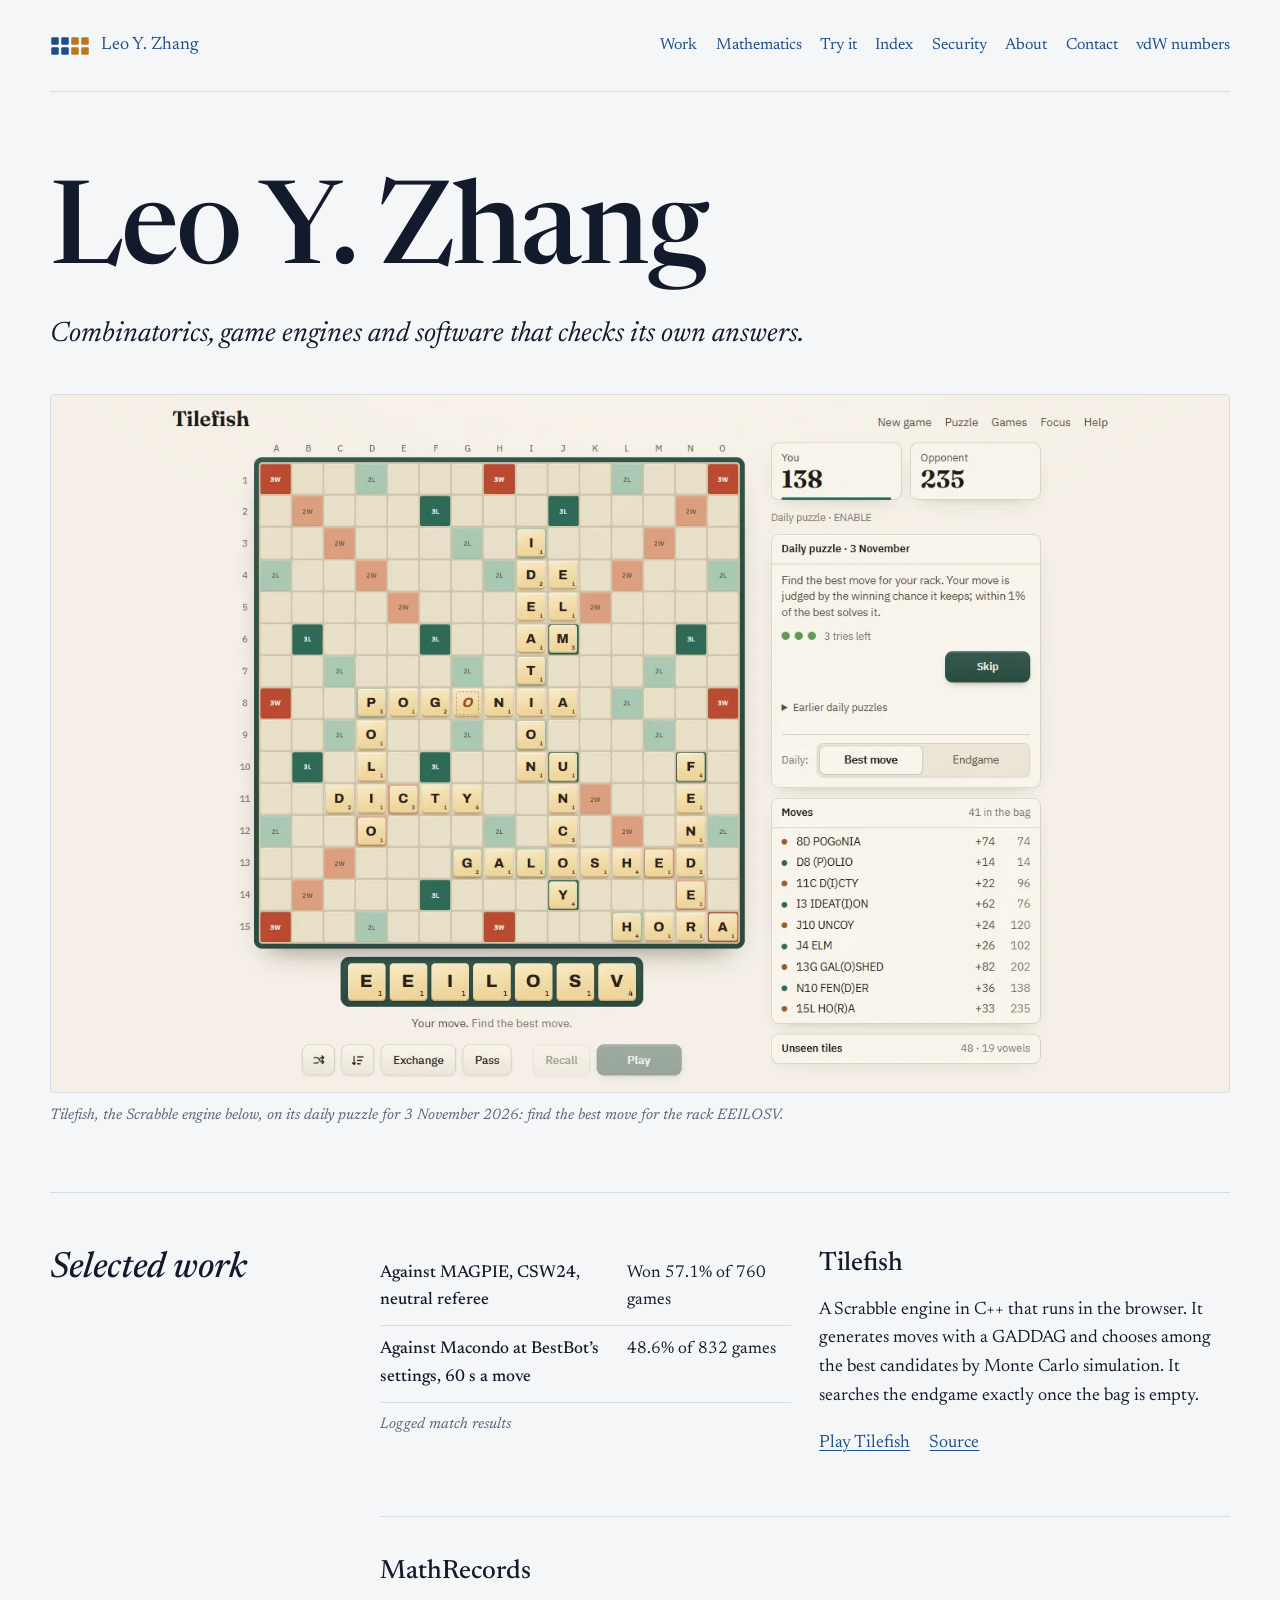
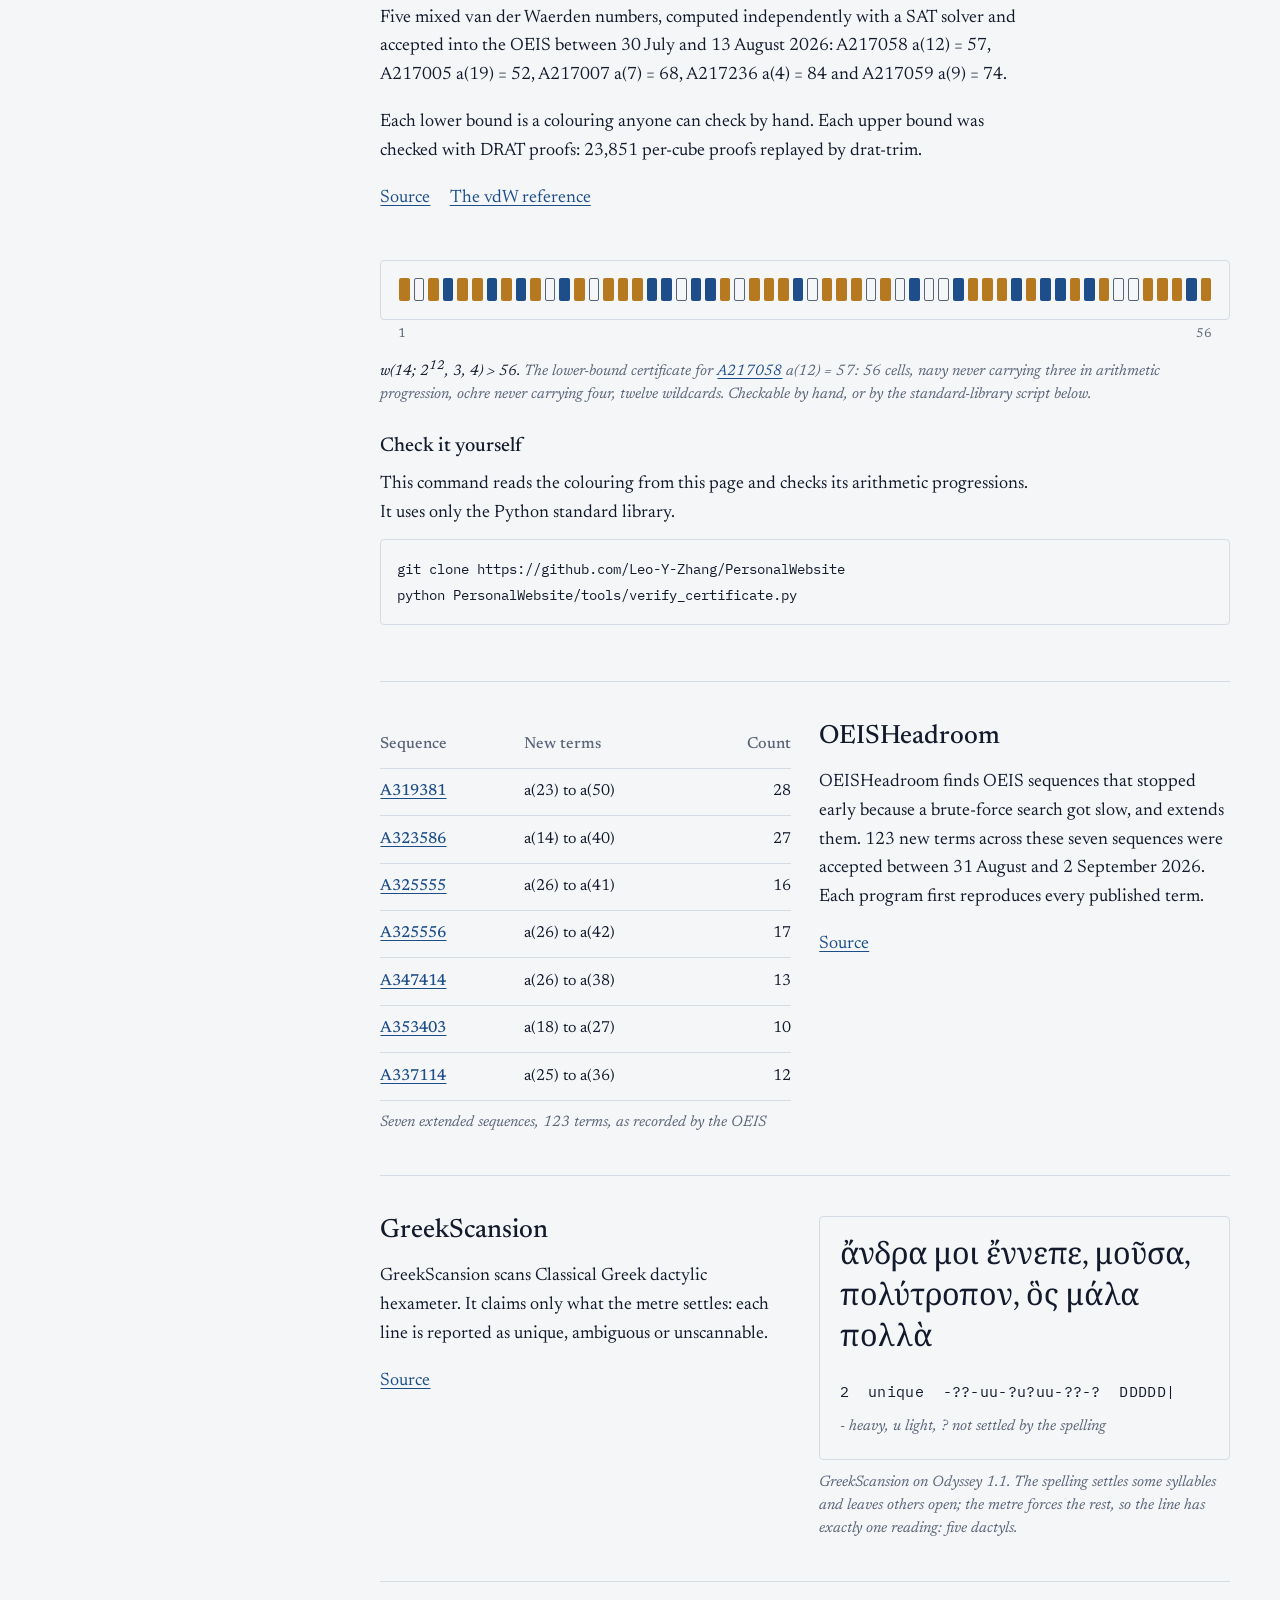
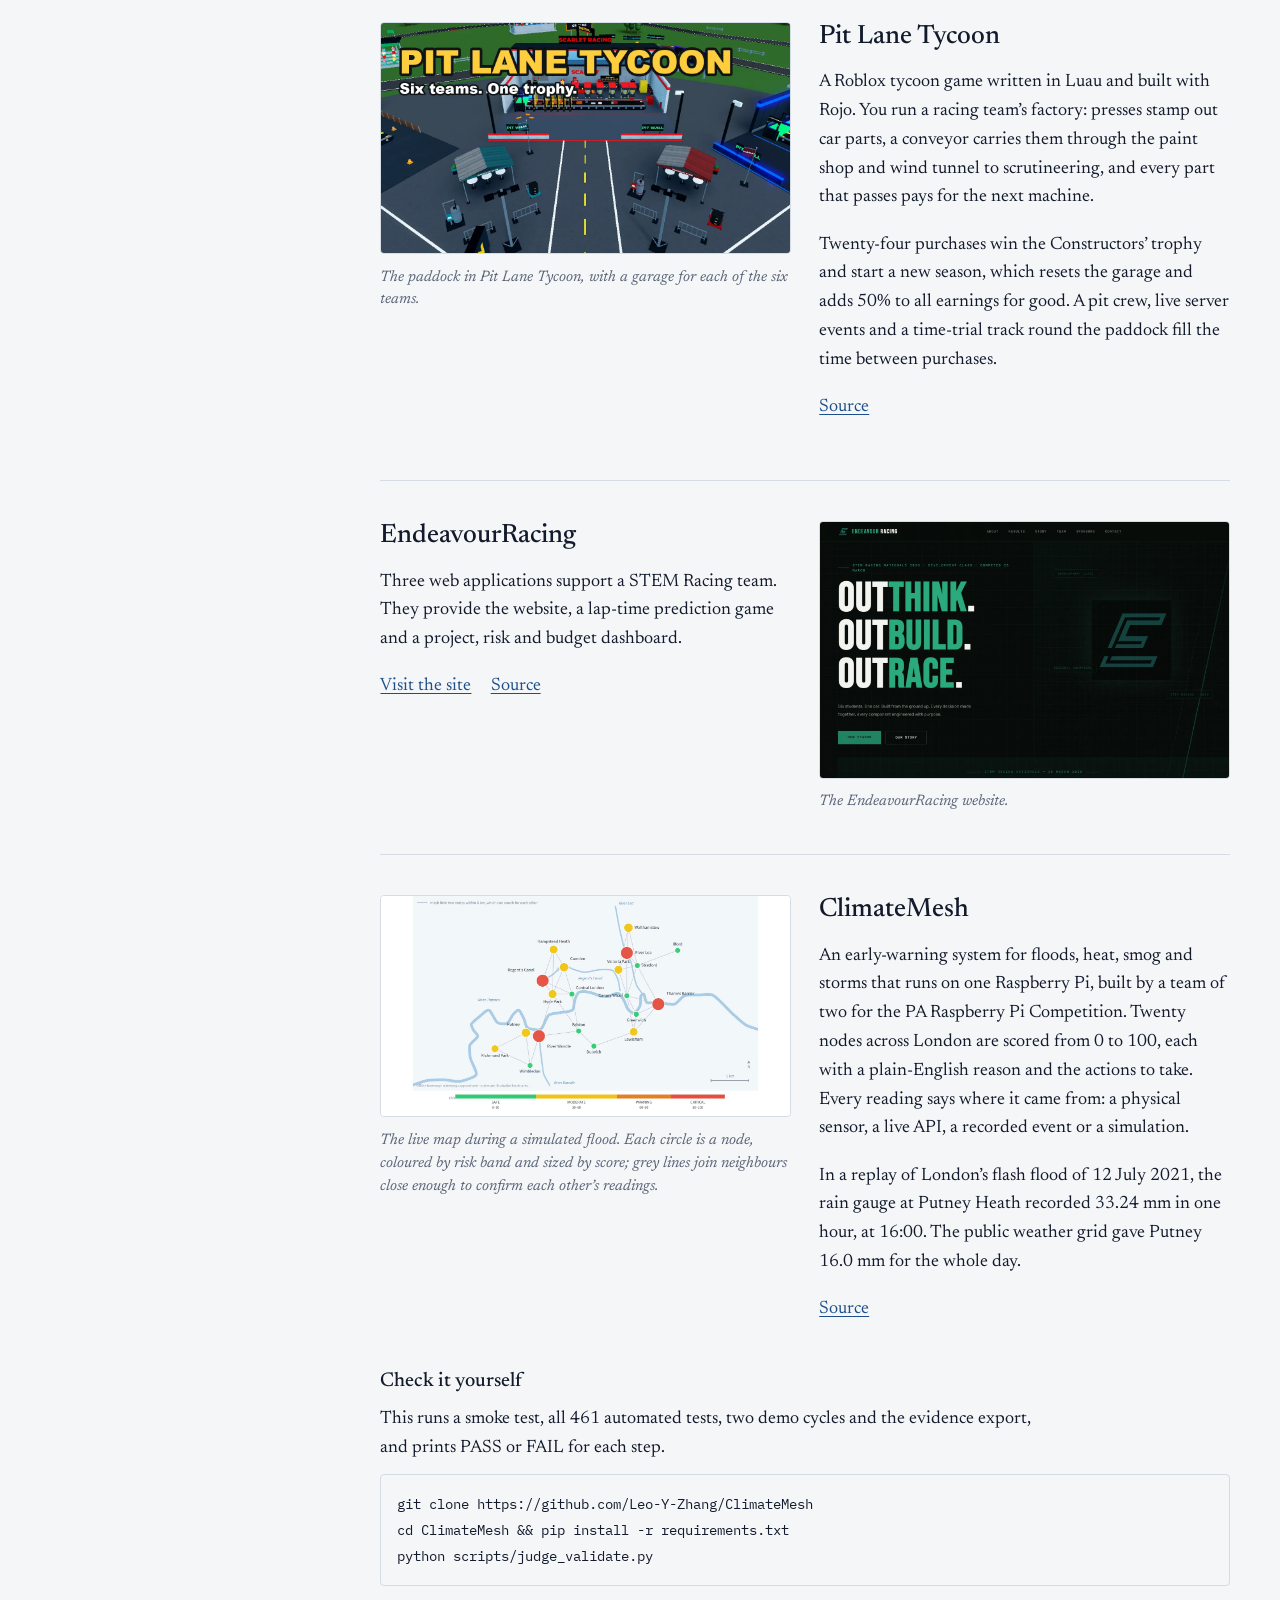
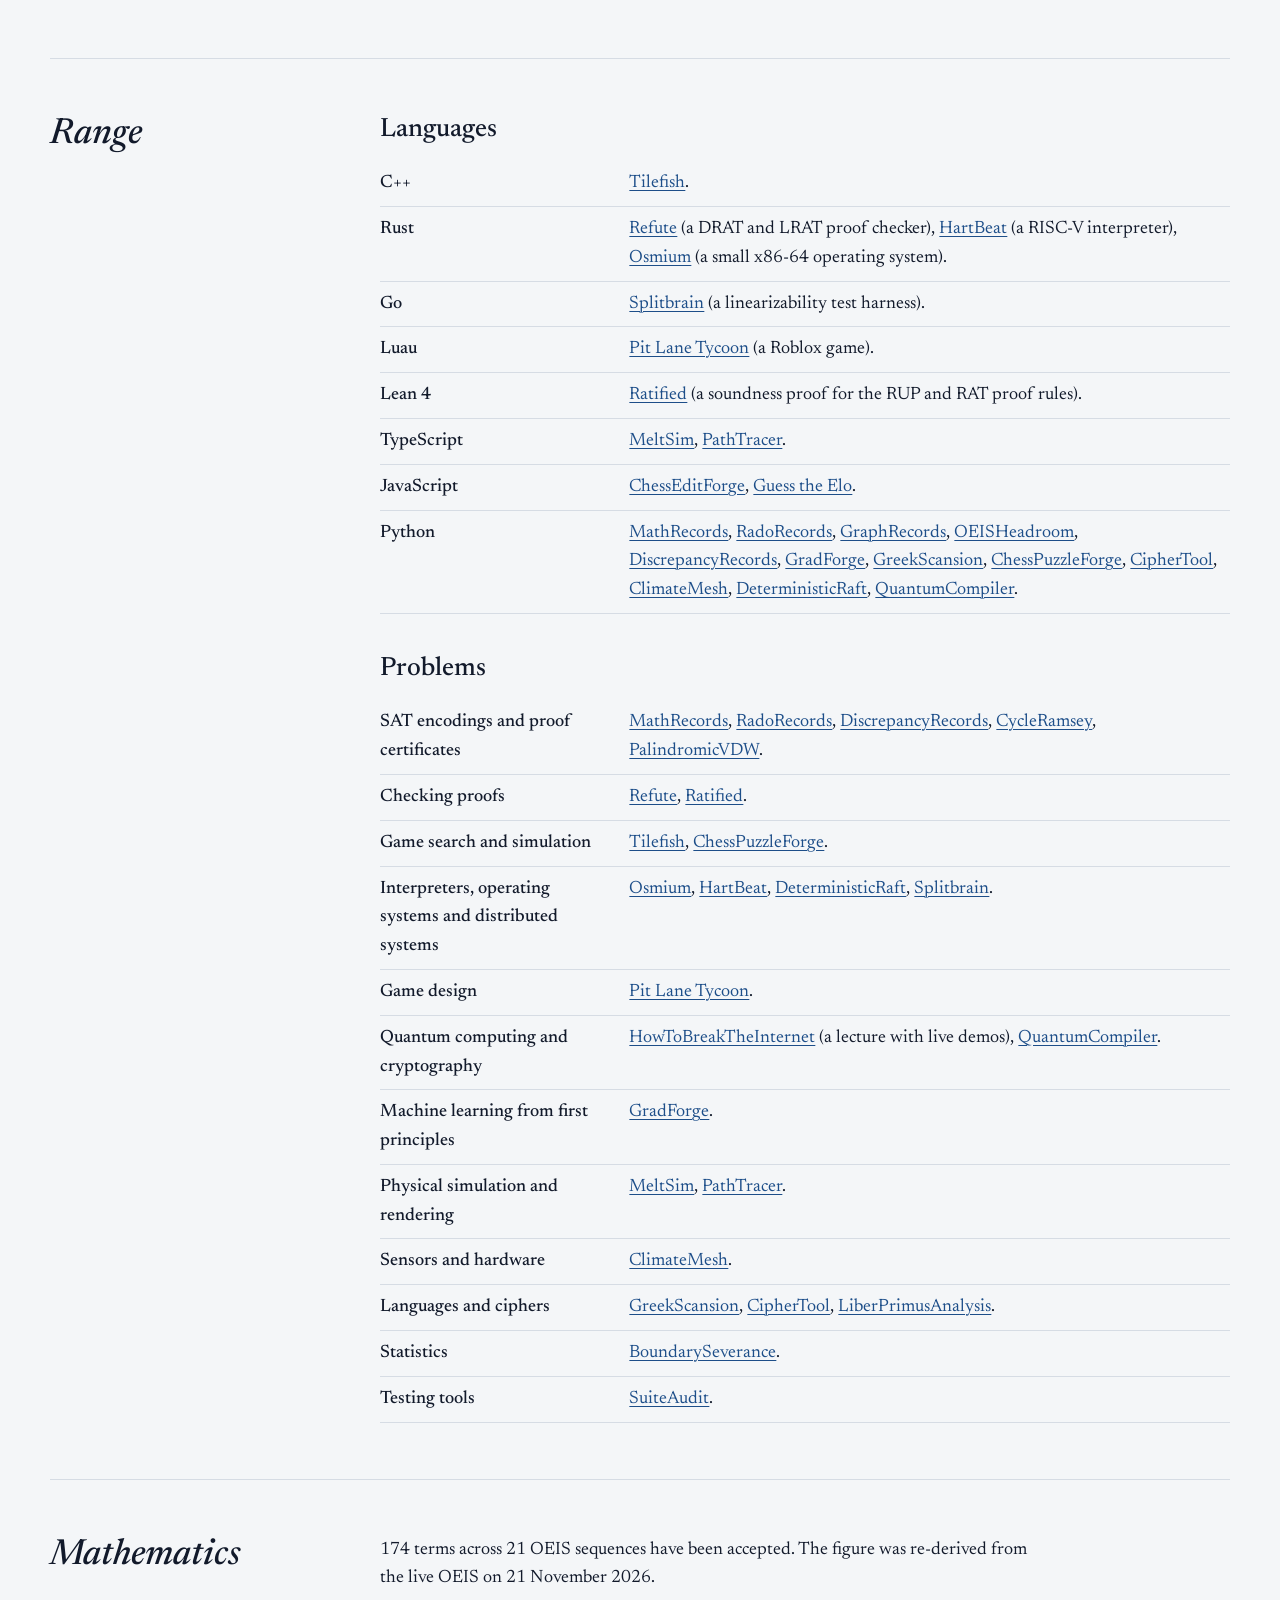
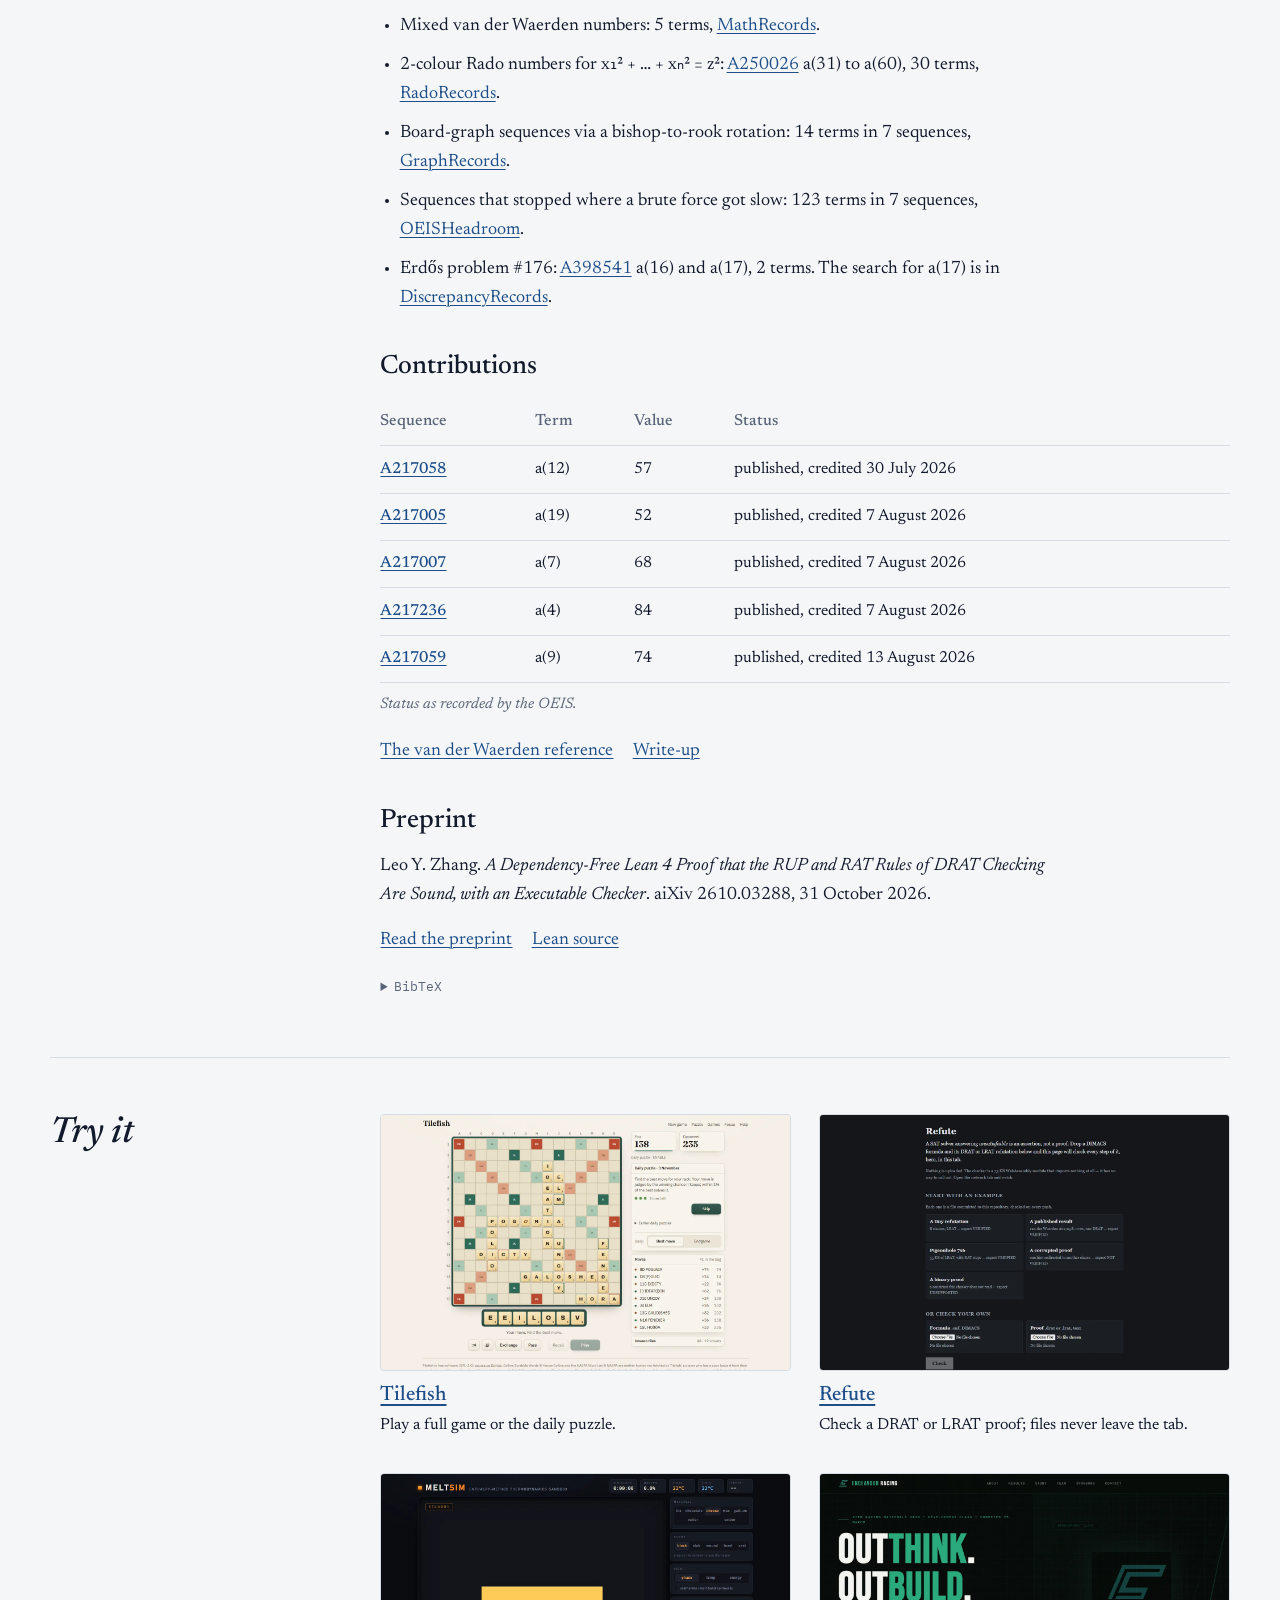
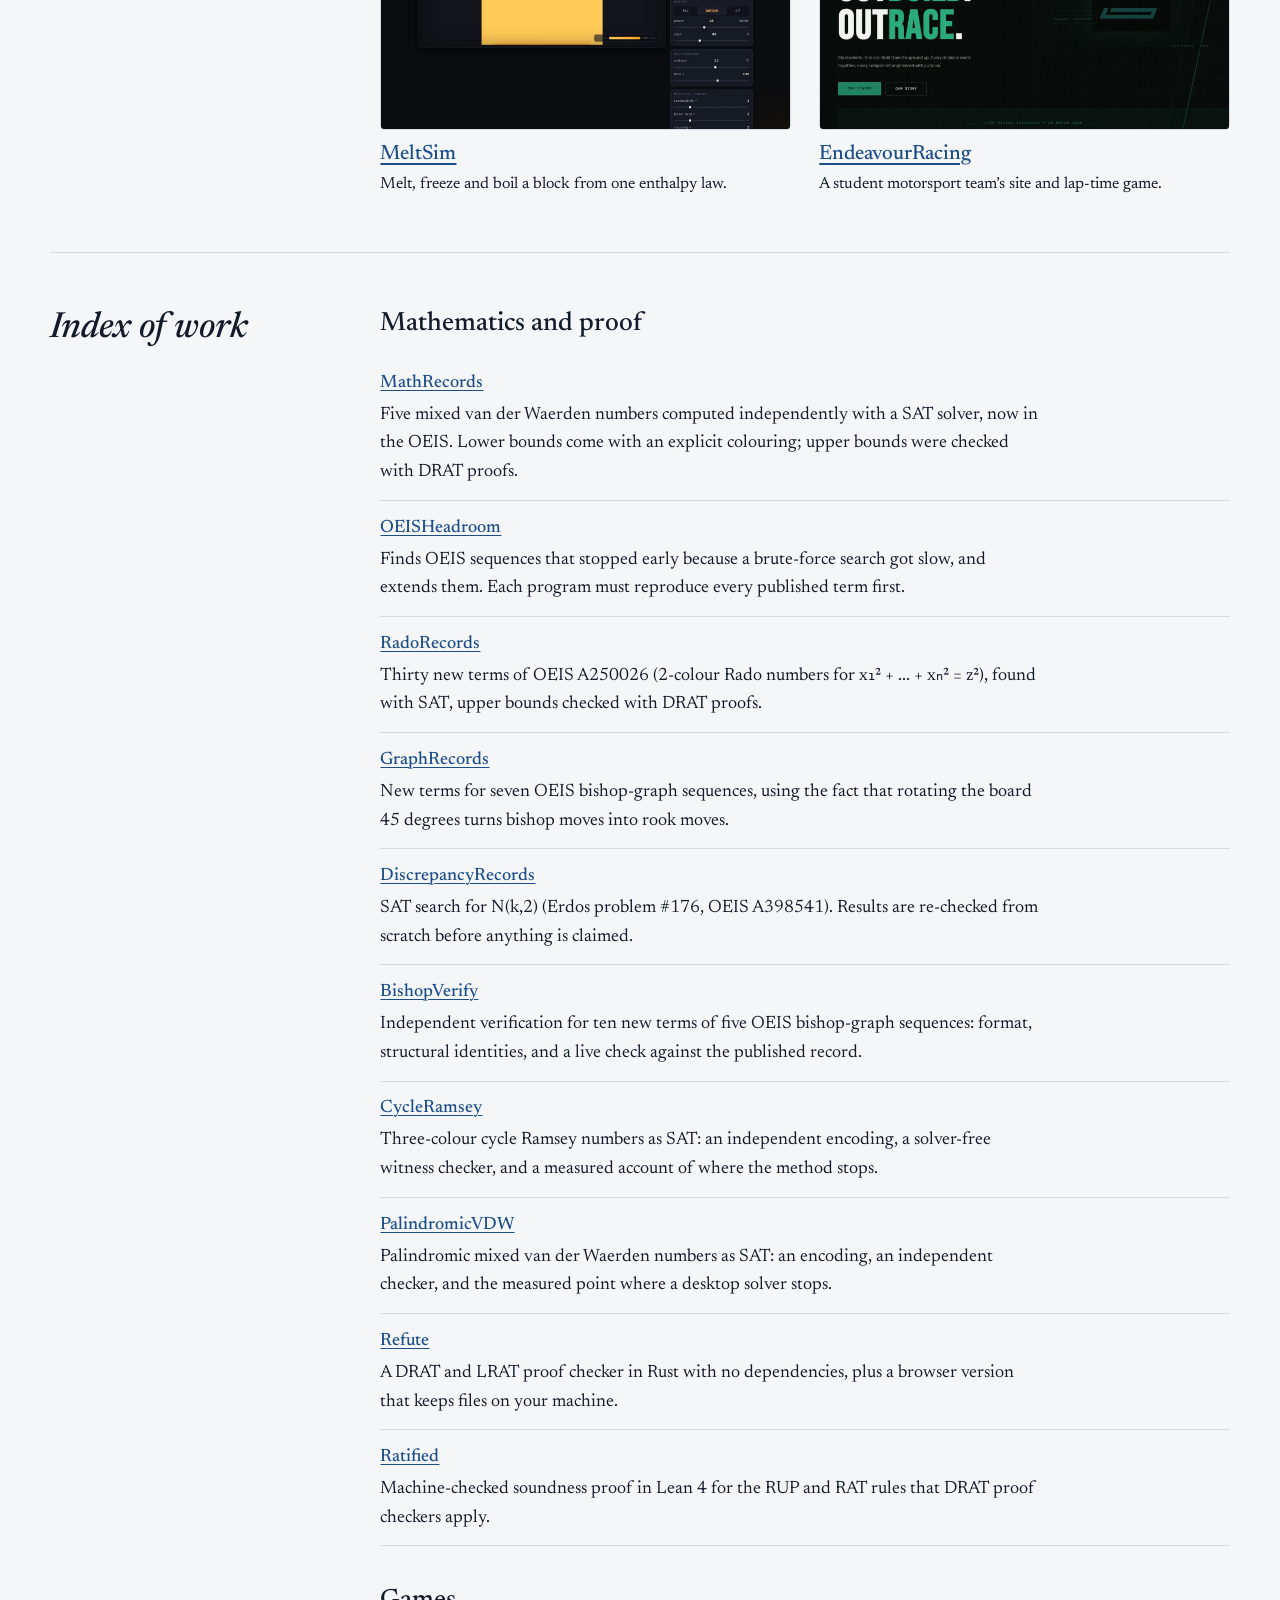
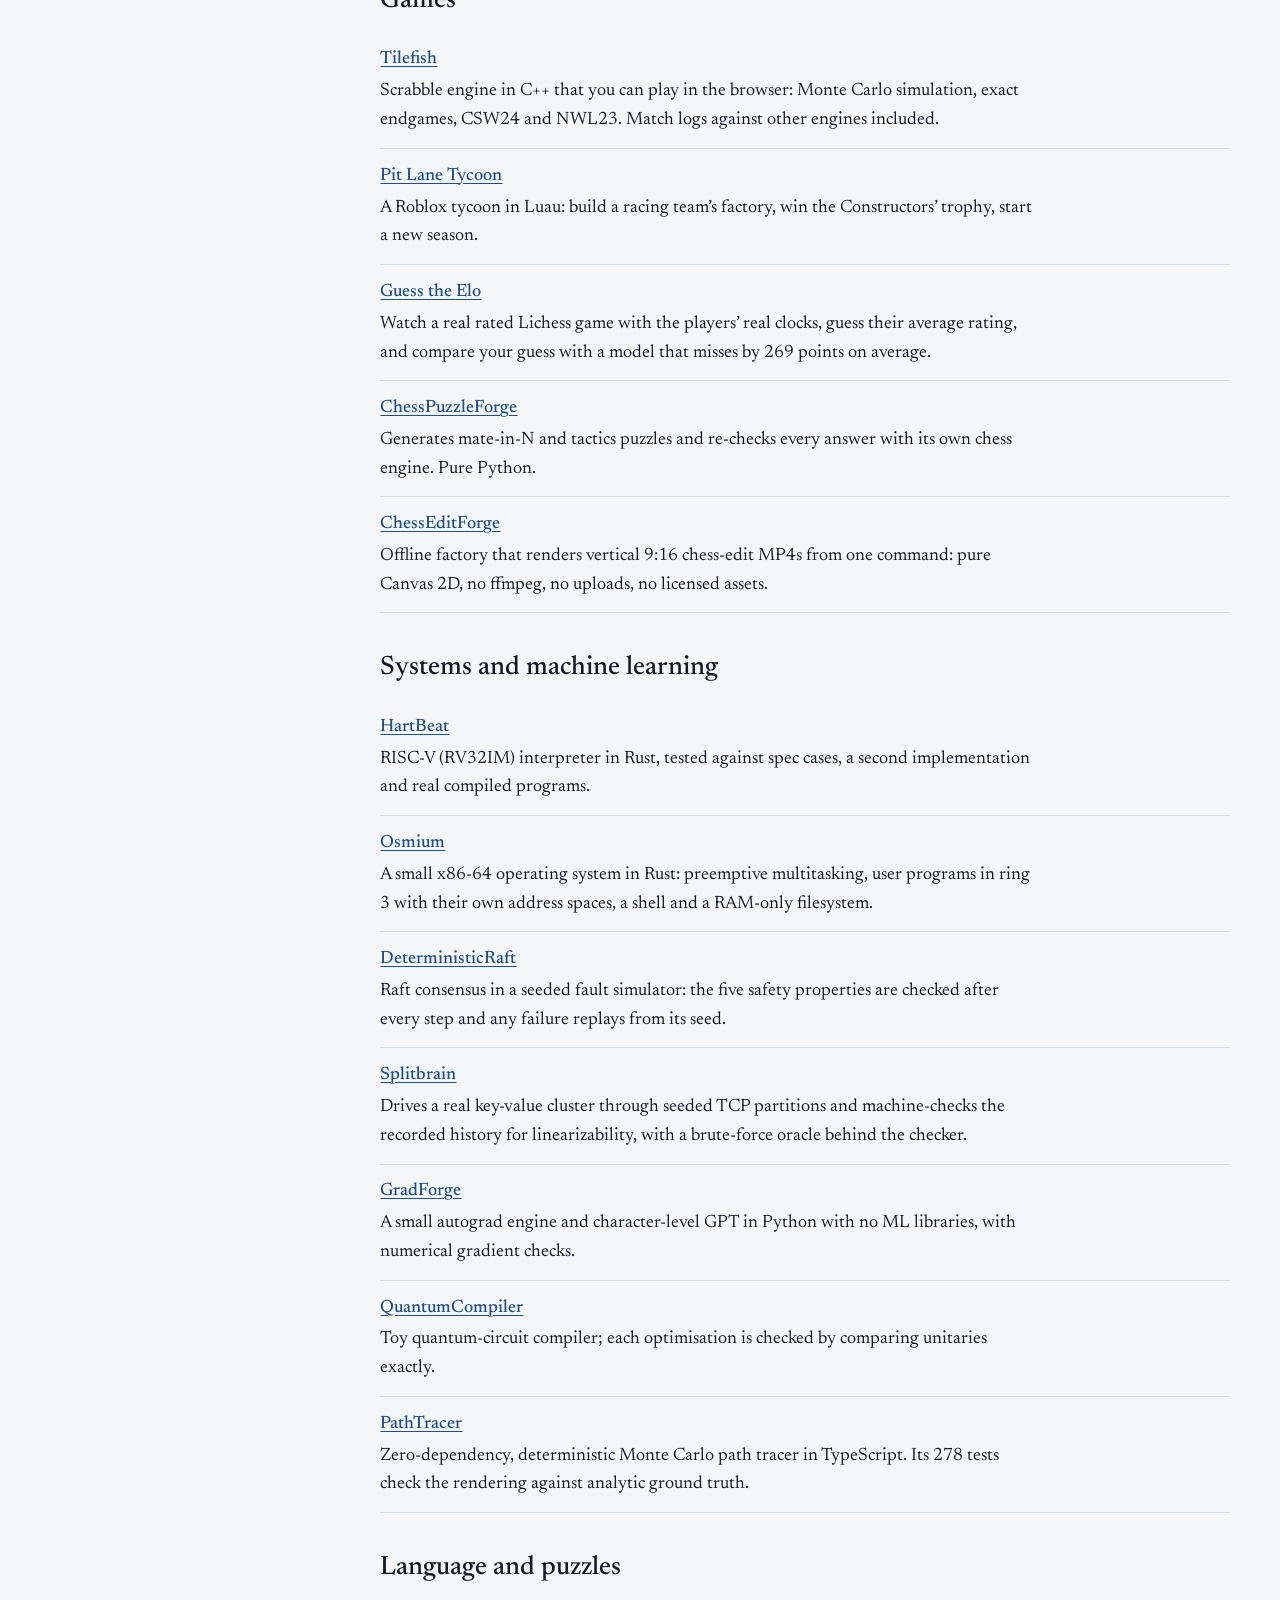
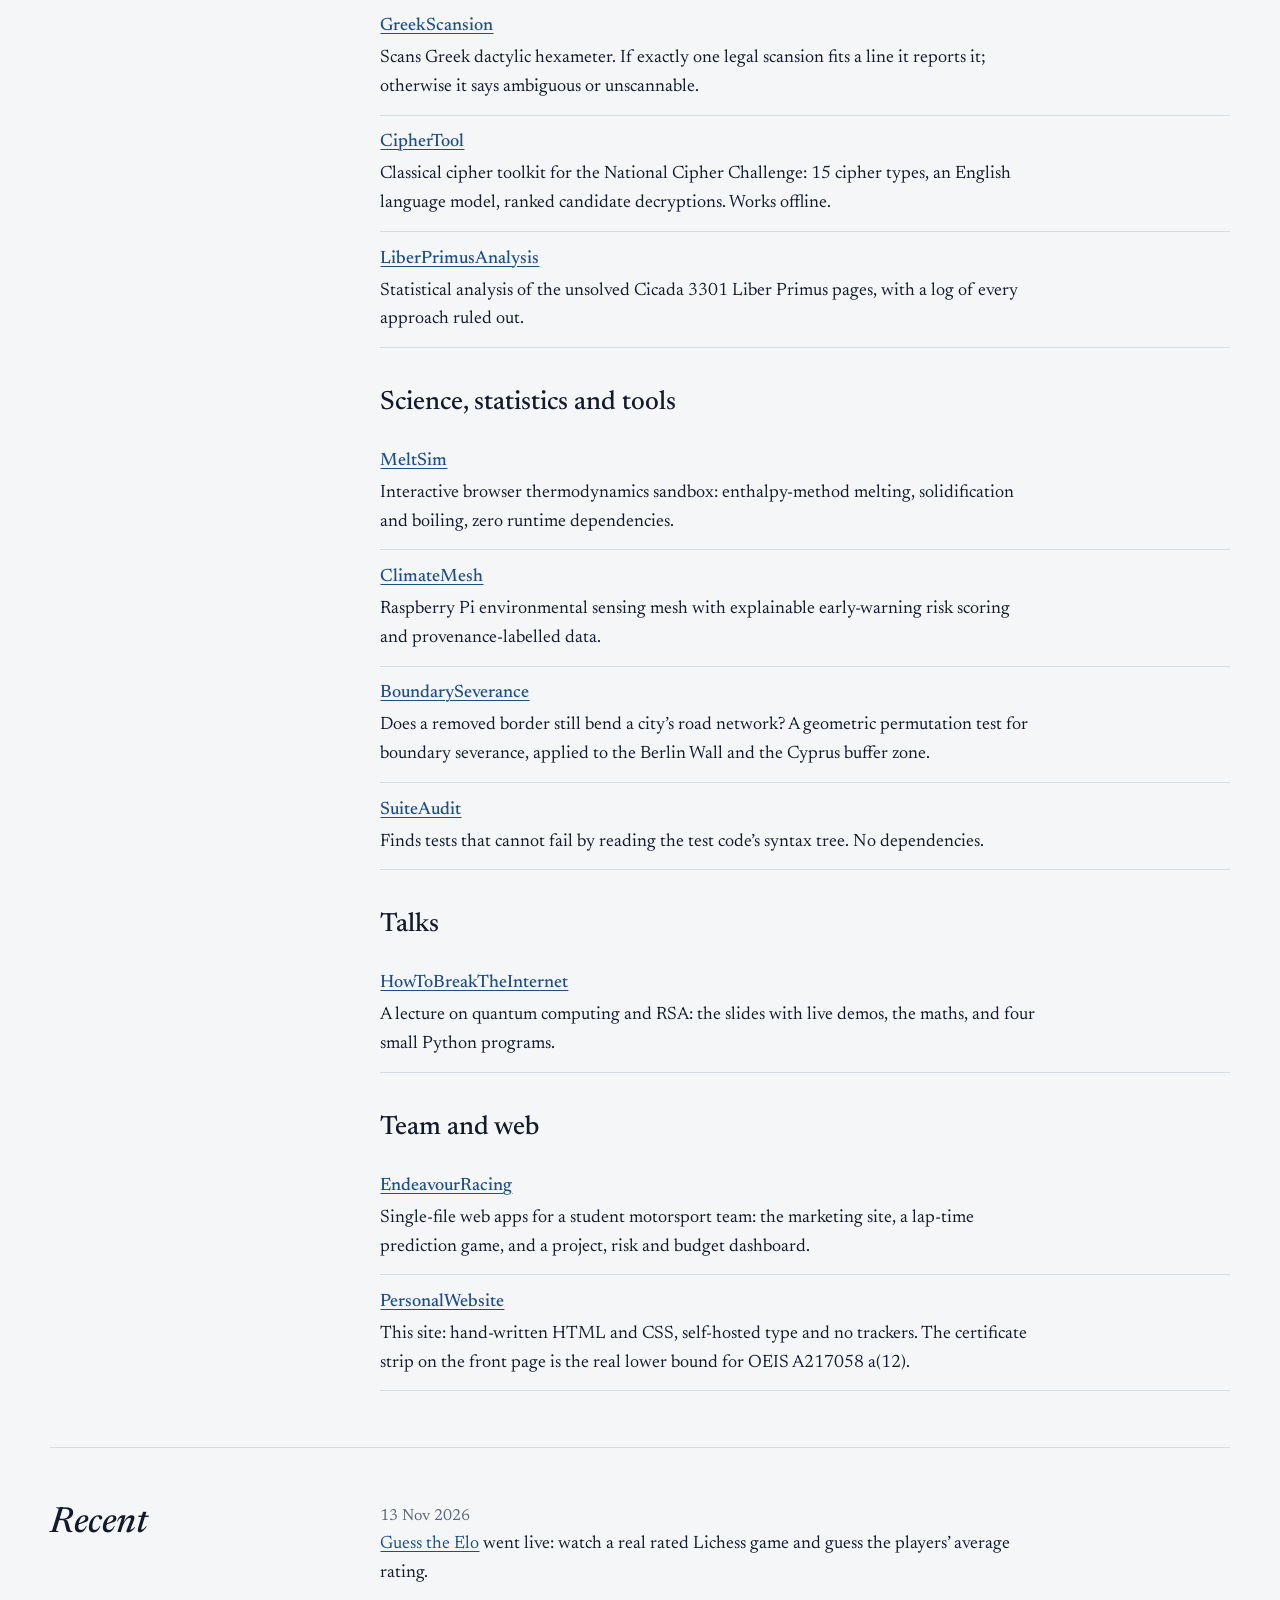
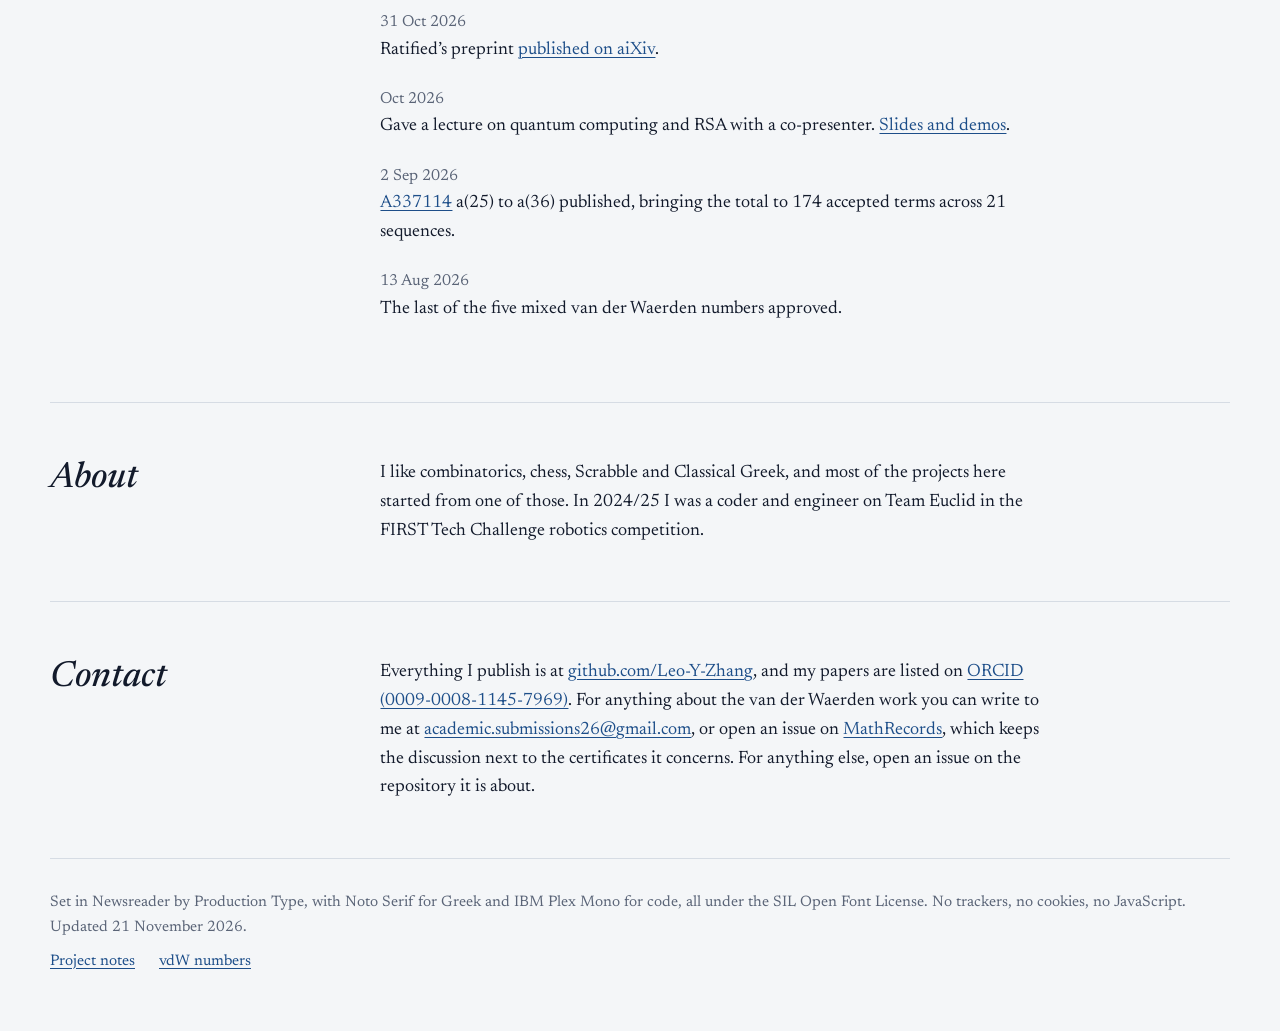
==== commit 408fa0ae: "Describe the five vdW terms as computed independently, not new" ====
--- a/index.html
+++ b/index.html
@@ -45,7 +45,7 @@
 <tr><th scope="row">Against MAGPIE, CSW24, neutral referee</th><td>Won 57.1% of 760 games</td></tr>
 <tr><th scope="row">Against Macondo at BestBot’s settings, 60 s a move</th><td>48.6% of 832 games</td></tr>
 </tbody></table></div></div></article>
-<article class="work-entry certificate-entry" aria-labelledby="mathrecords-h"><div class="work-copy"><h3 id="mathrecords-h">MathRecords</h3><p>Five new mixed van der Waerden numbers, found with a SAT solver and accepted into the OEIS between 30 July and 13 August 2026: A217058 a(12) = 57, A217005 a(19) = 52, A217007 a(7) = 68, A217236 a(4) = 84 and A217059 a(9) = 74.</p><p>Each lower bound is a colouring anyone can check by hand. Each upper bound was checked with DRAT proofs: 23,851 per-cube proofs replayed by drat-trim.</p><p class="links"><a href="https://github.com/Leo-Y-Zhang/MathRecords">Source</a> <a href="vdw.html">The vdW reference</a></p></div><div class="work-visual"><figure class="cert">
+<article class="work-entry certificate-entry" aria-labelledby="mathrecords-h"><div class="work-copy"><h3 id="mathrecords-h">MathRecords</h3><p>Five mixed van der Waerden numbers, computed independently with a SAT solver and accepted into the OEIS between 30 July and 13 August 2026: A217058 a(12) = 57, A217005 a(19) = 52, A217007 a(7) = 68, A217236 a(4) = 84 and A217059 a(9) = 74.</p><p>Each lower bound is a colouring anyone can check by hand. Each upper bound was checked with DRAT proofs: 23,851 per-cube proofs replayed by drat-trim.</p><p class="links"><a href="https://github.com/Leo-Y-Zhang/MathRecords">Source</a> <a href="vdw.html">The vdW reference</a></p></div><div class="work-visual"><figure class="cert">
     <div class="cells" role="img" aria-label="The 56-cell certificate colouring for OEIS A217058: navy cells are class one, ochre cells are class two, hollow cells are wildcards.">
     <i class="c2" style="--i:0" title="position 1: class 2"></i>
     <i class="w" style="--i:1" title="position 2: wildcard"></i>
@@ -221,7 +221,7 @@
 <h2 id="index-h">Index of work</h2>
 <div class="section-content">
 <div class="index-group"><h3>Mathematics and proof</h3><dl class="repo-index">
-<div><dt><a href="https://github.com/Leo-Y-Zhang/MathRecords">MathRecords</a></dt><dd>Five new mixed van der Waerden numbers found with a SAT solver, now in the OEIS. Lower bounds come with an explicit colouring; upper bounds were checked with DRAT proofs.</dd></div>
+<div><dt><a href="https://github.com/Leo-Y-Zhang/MathRecords">MathRecords</a></dt><dd>Five mixed van der Waerden numbers computed independently with a SAT solver, now in the OEIS. Lower bounds come with an explicit colouring; upper bounds were checked with DRAT proofs.</dd></div>
 <div><dt><a href="https://github.com/Leo-Y-Zhang/OEISHeadroom">OEISHeadroom</a></dt><dd>Finds OEIS sequences that stopped early because a brute-force search got slow, and extends them. Each program must reproduce every published term first.</dd></div>
 <div><dt><a href="https://github.com/Leo-Y-Zhang/RadoRecords">RadoRecords</a></dt><dd>Thirty new terms of OEIS A250026 (2-colour Rado numbers for x₁² + ... + xₙ² = z²), found with SAT, upper bounds checked with DRAT proofs.</dd></div>
 <div><dt><a href="https://github.com/Leo-Y-Zhang/GraphRecords">GraphRecords</a></dt><dd>New terms for seven OEIS bishop-graph sequences, using the fact that rotating the board 45 degrees turns bishop moves into rook moves.</dd></div>
